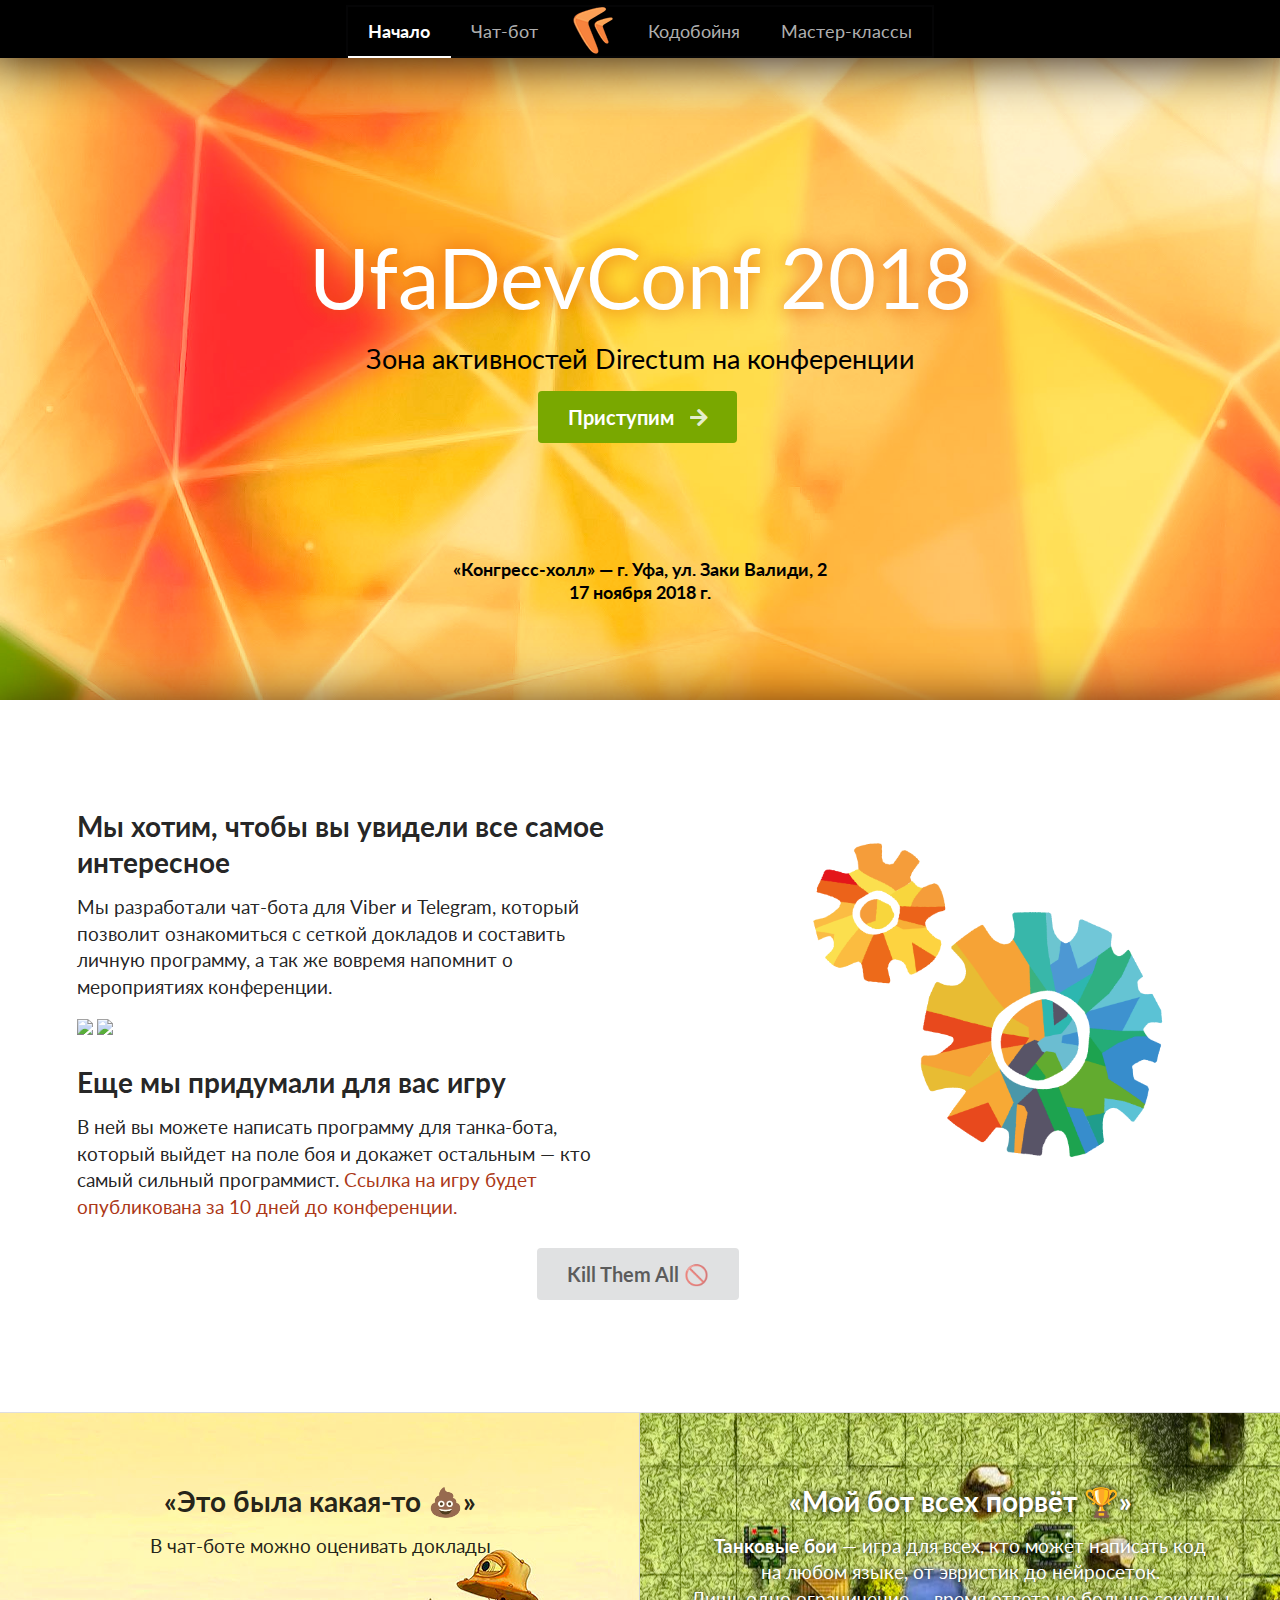
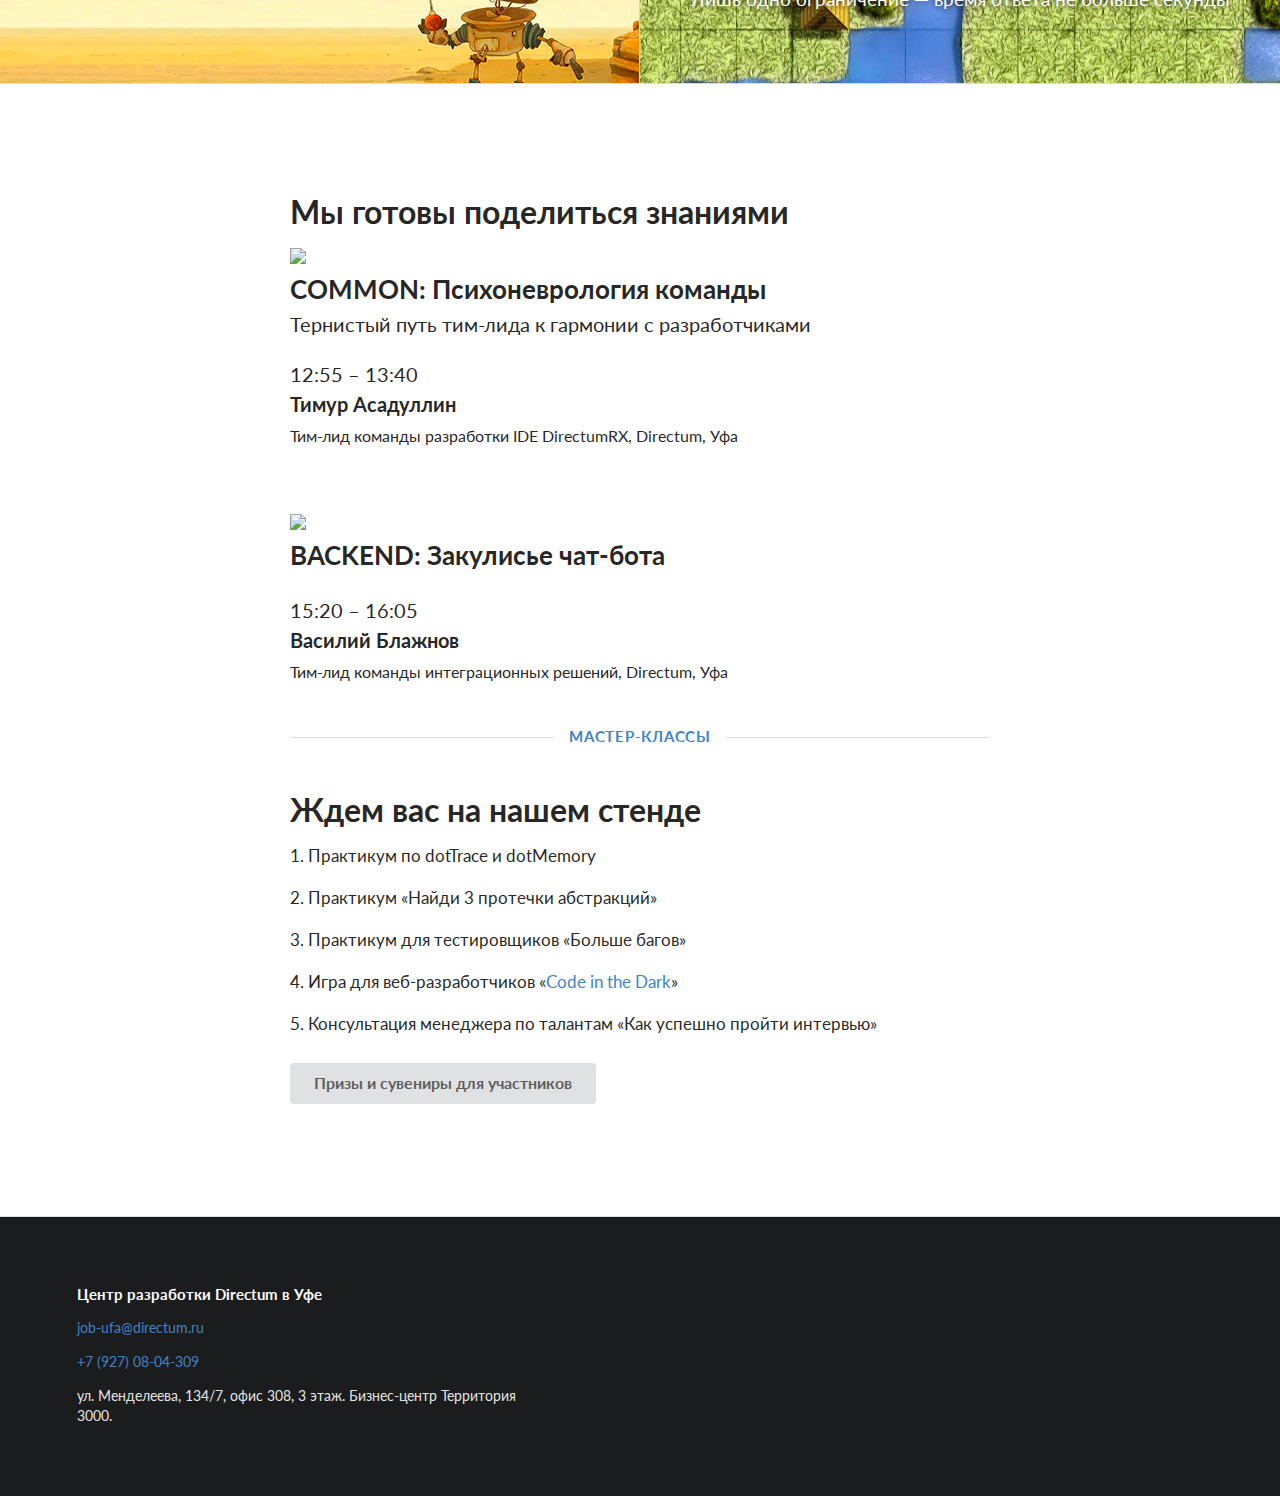
==== index.html @ 978b0c29 "minor changes" ====
<!DOCTYPE html>
<html>
<head>
    <!-- Standard Meta -->
    <meta charset="utf-8" />
    <meta http-equiv="X-UA-Compatible" content="IE=edge,chrome=1" />
    <meta name="viewport" content="width=device-width, initial-scale=1.0, maximum-scale=1.0">

    <!-- Site Properties -->
    <title>UfaDevConf 2018 &#151; Directum</title>
    <link rel="stylesheet" type="text/css" href="components/reset.css">
    <link rel="stylesheet" type="text/css" href="components/site.css">

    <link rel="stylesheet" type="text/css" href="components/container.css">
    <link rel="stylesheet" type="text/css" href="components/grid.css">
    <link rel="stylesheet" type="text/css" href="components/header.css">
    <link rel="stylesheet" type="text/css" href="components/image.css">
    <link rel="stylesheet" type="text/css" href="components/menu.css">

    <link rel="stylesheet" type="text/css" href="components/divider.css">
    <link rel="stylesheet" type="text/css" href="components/dropdown.css">
    <link rel="stylesheet" type="text/css" href="components/segment.css">
    <link rel="stylesheet" type="text/css" href="components/button.css">
    <link rel="stylesheet" type="text/css" href="components/list.css">
    <link rel="stylesheet" type="text/css" href="components/icon.css">
    <link rel="stylesheet" type="text/css" href="components/sidebar.css">
    <link rel="stylesheet" type="text/css" href="components/transition.css">

    <!-- favorite icons -->
    <link rel="apple-touch-icon" sizes="57x57" href="/images/favicons/apple-icon-57x57.png">
    <link rel="apple-touch-icon" sizes="60x60" href="/images/favicons/apple-icon-60x60.png">
    <link rel="apple-touch-icon" sizes="72x72" href="/images/favicons/apple-icon-72x72.png">
    <link rel="apple-touch-icon" sizes="76x76" href="/images/favicons/apple-icon-76x76.png">
    <link rel="apple-touch-icon" sizes="114x114" href="/images/favicons/apple-icon-114x114.png">
    <link rel="apple-touch-icon" sizes="120x120" href="/images/favicons/apple-icon-120x120.png">
    <link rel="apple-touch-icon" sizes="144x144" href="/images/favicons/apple-icon-144x144.png">
    <link rel="apple-touch-icon" sizes="152x152" href="/images/favicons/apple-icon-152x152.png">
    <link rel="apple-touch-icon" sizes="180x180" href="/images/favicons/apple-icon-180x180.png">
    <link rel="icon" type="image/png" sizes="192x192"  href="/images/favicons/android-icon-192x192.png">
    <link rel="icon" type="image/png" sizes="32x32" href="/images/favicons/favicon-32x32.png">
    <link rel="icon" type="image/png" sizes="96x96" href="/images/favicons/favicon-96x96.png">
    <link rel="icon" type="image/png" sizes="16x16" href="/images/favicons/favicon-16x16.png">
    <link rel="manifest" href="/images/favicons/manifest.json">
    <meta name="msapplication-TileColor" content="#ffffff">
    <meta name="msapplication-TileImage" content="/images/favicons/ms-icon-144x144.png">
    <meta name="theme-color" content="#ffffff">


    <link type="text/css" rel="stylesheet" href="https://fonts.googleapis.com/css?family=Roboto:300,400,500,700">

    <style type="text/css">

        .hidden.menu {
            display: none;
        }

        .masthead.segment {
            min-height: 700px;
            padding: 1em 0em;
        }
        .masthead .logo.item img {
            margin-right: 1em;
        }
        .masthead .ui.menu .ui.button {
            margin-left: 0.5em;
        }
        .masthead h1.ui.header {
            margin-top: 3em;
            margin-bottom: 0em;
            font-size: 4em;
            font-weight: normal;
        }
        .masthead h2 {
            font-size: 1.7em;
            font-weight: normal;
        }

        .ui.vertical.stripe {
            padding: 8em 0em;
        }
        .ui.vertical.stripe h3 {
            font-size: 2em;
        }
        .ui.vertical.stripe .button + h3,
        .ui.vertical.stripe p + h3 {
            margin-top: 3em;
        }
        .ui.vertical.stripe .floated.image {
            clear: both;
        }
        .ui.vertical.stripe p {
            font-size: 1.33em;
        }
        .ui.vertical.stripe .horizontal.divider {
            margin: 3em 0em;
        }

        .quote.stripe.segment {
            padding: 0em;
        }
        .quote.stripe.segment .grid .column {
            padding-top: 5em;
            padding-bottom: 5em;
        }

        .footer.segment {
            padding: 5em 0em;
        }

        .secondary.pointing.menu .toc.item {
            display: none;
        }

        @media only screen and (max-width: 700px) {
            .ui.fixed.menu {
                display: none !important;
            }
            .secondary.pointing.menu .item,
            .secondary.pointing.menu .menu {
                display: none;
            }
            .secondary.pointing.menu .toc.item {
                display: block;
            }
            .masthead.segment {
                min-height: 350px;
            }
            .masthead h1.ui.header {
                font-size: 2em;
                margin-top: 1.5em;
            }
            .masthead h2 {
                margin-top: 0.5em;
                font-size: 1.5em;
            }
        }


    </style>

    <script src="library/jquery.min.js"></script>
    <script src="components/visibility.js"></script>
    <script src="components/sidebar.js"></script>
    <script src="components/transition.js"></script>
    <script>
        $(document)
            .ready(function() {

                // fix menu when passed
                $('.masthead')
                    .visibility({
                        once: false,
                        onBottomPassed: function() {
                            $('.fixed.menu').transition('fade in');
                        },
                        onBottomPassedReverse: function() {
                            $('.fixed.menu').transition('fade out');
                        }
                    })
                ;

                // create sidebar and attach to menu open
                $('.ui.sidebar')
                    .sidebar('attach events', '.toc.item')
                ;

                $('#prisesblock').transition('scale');

                $('#getstarted').transition('pulse', '2000ms');

                document.querySelectorAll('a[href^="#"]').forEach(anchor => {
                    anchor.addEventListener('click', function (e) {
                        e.preventDefault();

                        document.querySelector(this.getAttribute('href')).scrollIntoView({
                            behavior: 'smooth'
                        });
                    });
                });

                $(function() {
                    $('a[href*="#"]:not([href="#"])').click(function() {
                        if (location.pathname.replace(/^\//,'') == this.pathname.replace(/^\//,'') && location.hostname == this.hostname) {
                            var target = $(this.hash);
                            target = target.length ? target : $('[name=' + this.hash.slice(1) +']');
                            if (target.length) {
                                $('html, body').animate({
                                    scrollTop: target.offset().top
                                }, 1000);
                                return false;
                            }
                        }
                    });
                });
            })
        ;
        function goToAnchor(anchor) {
            document.querySelector(anchor).scrollIntoView({
                behavior: 'smooth'
            });
            return false;
        }
    </script>

    <!-- Global site tag (gtag.js) - Google Analytics -->
    <script async src="https://www.googletagmanager.com/gtag/js?id=UA-127794206-1"></script>
    <script>
        window.dataLayer = window.dataLayer || [];
        function gtag(){dataLayer.push(arguments);}
        gtag('js', new Date());

        gtag('config', 'UA-127794206-1');
    </script>

</head>
<body>

<!-- Following Menu -->
<div class="ui large top fixed hidden menu">
    <div class="ui container" style="padding-left: 20%">
        <a class="active item" href="#begin" style="background-color: #ffc764">Начало</a>
        <a class="item" href="#bots">Чат-бот</a>
        <a class="item" href="#bots">Кодобойня</a>
        <a class="item" href="#master-classes">Мастер-классы</a>
        <a class="item" href="https://career.directum.ru">Карьера</a>
    </div>
</div>

<!-- Sidebar Menu -->
<div class="ui vertical inverted sidebar menu">
    <a class="active item" href="#begin">Начало</a>
    <a class="item" href="#bots">Чат-бот</a>
    <a class="item" href="#bots">Кодобойня</a>
    <a class="item" href="#master-classes">Мастер-классы</a>
    <a class="item" href="https://career.directum.ru">Карьера</a>
    <a class="item">Directum</a>
</div>


<!-- Page Contents -->
<div class="pusher">
    <a id="begin"></a>
    <div class="ui inverted vertical masthead center aligned segment" style="background: url('images/bg_main.jpg'); background-size: cover; background-attachment: fixed;">
        <div class="ui grid center aligned" style="width: 100%; background-color: black; margin: -1rem 0px; box-shadow: 0px -15px 55px 15px #100000">
            <div class="ui" style="padding-top: 5px;">
                <div class="ui large secondary inverted pointing menu" style="font-size: large">
                    <a class="toc item">
                        <i class="sidebar icon"></i>
                    </a>
                    <a class="active item">Начало</a>
                    <a class="item" href="#bots">Чат-бот</a>
                    &emsp;<img src="images/directum.png" width="40" height="47" alt="Directum" />&emsp;
                    <a class="item" href="#bots">Кодобойня</a>
                    <a class="item" href="#master-classes">Мастер-классы</a>
                </div>
            </div>
        </div>
        <div class="ui text container" style="color: black; font-family: 'Roboto Condensed';">
            <h1 class="ui inverted header">
                <div style="font-size: 1.3em; text-shadow: 0 0 20px #e55b00">
                    UfaDevConf 2018
                </div>
            </h1>
            <h2>Зона активностей Directum на конференции</h2>
            <a id="getstarted" href="#bots" class="ui huge primary button" style="margin-bottom: 4.5em; background-color: #79a800;">
                Приступим <i class="right arrow icon"></i>
            </a>
            <h3>«Конгресс-холл» &#151; г. Уфа, ул. Заки Валиди, 2 <br />17 ноября 2018 г.</h3>
        </div>
    </div>



    <div class="ui vertical stripe segment" style="box-shadow: 0px 25px 55px 15px #301000">
        <div class="ui middle aligned stackable grid container"><a id="bots" style="display: block; margin-top: -70px"></a>
            <div class="row">
                <div class="eight wide column">
                    <h3 class="ui header">Мы хотим, чтобы вы увидели все самое интересное</h3>
                    <p>Мы разработали чат-бота для Viber и Telegram, который позволит ознакомиться с сеткой докладов и составить личную программу, а так же вовремя напомнит о мероприятиях конференции.</p>
                    <span>
                        <a href="viber://pa?chatURI=ufadevconf2018"><img src="images/viber.png"></a>
                        <a href="tg://resolve?domain=UDC_2018_Bot"><img src="images/telegram.png"></a>
                    </span>
                    <h3 class="ui header">Еще мы придумали для вас игру</h3>
                    <p>В ней вы можете написать программу для танка-бота, который выйдет на поле боя и докажет остальным &#151; кто самый сильный программист. <span style="color: #ac3817">Ссылка на игру будет опубликована за 10 дней до конференции.</span> </p>
                </div>
                <div class="six wide right floated column">
                    <img src="images/csar_logo.png" class="ui large rounded image">
                </div>
            </div>
            <div class="row">
                <div class="center aligned column">
                    <a class="ui huge button" style="cursor: not-allowed;" title="Ссылка на игру будет опубликована за 10 дней до конференции.">Kill Them All 🚫</a>
                </div>
            </div>
        </div>
    </div>


    <div class="ui vertical stripe quote segment">
        <div class="ui equal width stackable internally celled grid">
            <div class="center aligned row" >
                <div class="column" style="background: url('images/bg_cbr.jpg') 100% 50%">
                    <h3 >&laquo;Это была какая-то 💩&raquo;</h3>
                    <p>В чат-боте можно оценивать доклады</p>
                </div>
                <div class="column" style="background: url('images/codefight.jpg') 50% 50%; color: white;  text-shadow: 0 0 7px black;">
                    <h3>&laquo;Мой бот всех порвёт 🏆&raquo;</h3>
                    <p>
                        <b>Танковые бои</b> &#151; игра для всех, кто может написать код<br /> на любом языке, от эвристик до нейросеток. <br />Лишь одно ограничение &#151; время ответа не больше секунды
                    </p>
                </div>
            </div>
        </div>
    </div>

    <a id="master-classes"></a>
    <div class="ui vertical stripe segment">
        <div class="ui text container">
            <h3 class="ui header">Мы готовы поделиться знаниями</h3>
            <div style="margin-bottom: 4em">
                <img src="https://static.tildacdn.com/tild6361-3939-4337-b033-356337396464/tasadullin.jpg" />
                <div>
                    <div style="font-size:26px;"><b>COMMON: Психоневрология команды</b></div>
                    <div style="font-size:20px;font-weight:400;margin-bottom:5px;">Тернистый путь тим-лида к гармонии с разработчиками</div>
                    <div style="font-size:20px;font-weight:400;margin-top:20px;">12:55 – 13:40</div>
                    <div style="font-size:20px;font-weight:400;margin-bottom:5px;"><b>Тимур Асадуллин</b></div>
                    <div style="font-size:16px;margin-bottom:5px;">
                        Тим-лид команды разработки IDE DirectumRX, Directum, Уфа
                    </div>
                </div>
            </div>
            <div>
                <img src="https://static.tildacdn.com/tild3537-3634-4263-b733-383766306666/vblajhnov.jpg" />
                <div>
                    <div style="font-size:26px;"><b>BACKEND: Закулисье чат-бота</b></div>
                    <div style="font-size:20px;font-weight:400;margin-top:20px;">15:20 – 16:05</div>
                    <div style="font-size:20px;font-weight:400;margin-bottom:5px;"><b>Василий Блажнов</b></div>
                    <div style="font-size:16px;margin-bottom:5px;">
                        Тим-лид команды интеграционных решений, Directum, Уфа
                    </div>
                </div>
            </div>
            <h4 class="ui horizontal header divider">
                <a href="#">Мастер-классы</a>
            </h4>
            <h3 class="ui header">Ждем вас на нашем стенде</h3>
            <div style="font-size: small; margin-bottom: 2em">
                <p>1. Практикум по dotTrace и dotMemory</p>
                <p>2. Практикум &laquo;Найди 3 протечки абстракций&raquo;</p>
                <p>3. Практикум для тестировщиков &laquo;Больше багов&raquo;</p>
                <p>4. Игра для веб-разработчиков &laquo;<a href="http://codeinthedark.com/">Code in the Dark</a>&raquo;</p>
                <p>5. Консультация менеджера по талантам &laquo;Как успешно пройти интервью&raquo;</p>
            </div>
            <a id="prisestitle"></a>
            <a class="ui large button" onclick="$('#prisesblock').transition('scale'); $('.prises').transition({animation: 'tada', interval: 1000}); window.setTimeout(() => goToAnchor('#prisestitle'), 100)">Призы и сувениры для участников</a>
            <div class="ui grid" id="prisesblock" style="margin-top: 20px; font-size: small">
                <h3 style="font-size: x-large">Призы участникам танковых боев</h3>
                <div class="ui grid center aligned">
                    <div class="four wide column">
                        <img class="prises" src="images/steampad.jpg" width="150" />
                        Победителю<br /><b>Microsoft Xbox One Controller</b>
                    </div>
                    <div class="seven wide column">
                        <img class="prises" src="images/kb.jpg" width="300" style="margin: 15px 0 38px" />
                        За второе место <br /><b>Pavilion 600</b>
                    </div>
                    <div class="three wide column">
                        <img class="prises" src="images/vmouse.jpg" width="65" style="margin: 10px 0px 21px 5px" />
                        <br /> За третье место <br /><b>Vertical Mouse</b>
                    </div>
                </div>
                <h3 style="font-size: x-large">Сувениры участникам мастер-классов</h3>
                <div class="ui grid center aligned">
                    <div class="four wide column">
                        <img class="prises" src="images/book1.jpg" width="150" />
                    </div>
                    <div class="six wide column">
                        <img class="prises" src="images/infinitycube.jpg" width="200" />
                    </div>
                    <div class="four wide column">
                        <img class="prises" src="images/book2.jpg" width="150"  />
                    </div>
                </div>
            </div>
        </div>
    </div>

    <div class="ui inverted vertical footer segment">
        <div class="ui container">
            <div class="ui stackable inverted divided equal height stackable grid">
                <div class="seven wide column">
                    <h4 class="ui inverted header">Центр разработки Directum в Уфе</h4>
                    <div>
                        <p><a href="mailto:job-ufa@directum.ru">job-ufa@directum.ru</a></p>
                        <p><a href="tel:+79270804309">+7 (927) 08-04-309</a></p>
                        <p>ул.&nbsp;Менделеева, 134/7, офис&nbsp;308, 3&nbsp;этаж. Бизнес-центр Территория 3000.</p>
                    </div>
                </div>
            </div>
        </div>
    </div>
</div>

</body>

</html>
---- components/site.css ----
/*
 * # Semantic UI - 2.4.0
 * https://github.com/Semantic-Org/Semantic-UI
 * http://www.semantic-ui.com/
 *
 * Copyright 2014 Contributors
 * Released under the MIT license
 * http://opensource.org/licenses/MIT
 *
 */
/*!
 * # Semantic UI - Site
 * http://github.com/semantic-org/semantic-ui/
 *
 *
 * Released under the MIT license
 * http://opensource.org/licenses/MIT
 *
 */


/*******************************
             Page
*******************************/

@import url('https://fonts.googleapis.com/css?family=Lato:400,700,400italic,700italic&subset=latin');
html,
body {
  height: 100%;
}
html {
  font-size: 14px;
}
body {
  margin: 0px;
  padding: 0px;
  overflow-x: hidden;
  min-width: 320px;
  background: #FFFFFF;
  font-family: 'Lato', 'Helvetica Neue', Arial, Helvetica, sans-serif;
  font-size: 14px;
  line-height: 1.4285em;
  color: rgba(0, 0, 0, 0.87);
  font-smoothing: antialiased;
}


/*******************************
             Headers
*******************************/

h1,
h2,
h3,
h4,
h5 {
  font-family: 'Lato', 'Helvetica Neue', Arial, Helvetica, sans-serif;
  line-height: 1.28571429em;
  margin: calc(2rem -  0.14285714em ) 0em 1rem;
  font-weight: bold;
  padding: 0em;
}
h1 {
  min-height: 1rem;
  font-size: 2rem;
}
h2 {
  font-size: 1.71428571rem;
}
h3 {
  font-size: 1.28571429rem;
}
h4 {
  font-size: 1.07142857rem;
}
h5 {
  font-size: 1rem;
}
h1:first-child,
h2:first-child,
h3:first-child,
h4:first-child,
h5:first-child {
  margin-top: 0em;
}
h1:last-child,
h2:last-child,
h3:last-child,
h4:last-child,
h5:last-child {
  margin-bottom: 0em;
}


/*******************************
             Text
*******************************/

p {
  margin: 0em 0em 1em;
  line-height: 1.4285em;
}
p:first-child {
  margin-top: 0em;
}
p:last-child {
  margin-bottom: 0em;
}

/*-------------------
        Links
--------------------*/

a {
  color: #4183C4;
  text-decoration: none;
}
a:hover {
  color: #1e70bf;
  text-decoration: none;
}


/*******************************
         Scrollbars
*******************************/



/*******************************
          Highlighting
*******************************/


/* Site */
::-webkit-selection {
  background-color: #CCE2FF;
  color: rgba(0, 0, 0, 0.87);
}
::-moz-selection {
  background-color: #CCE2FF;
  color: rgba(0, 0, 0, 0.87);
}
::selection {
  background-color: #CCE2FF;
  color: rgba(0, 0, 0, 0.87);
}

/* Form */
textarea::-webkit-selection,
input::-webkit-selection {
  background-color: rgba(100, 100, 100, 0.4);
  color: rgba(0, 0, 0, 0.87);
}
textarea::-moz-selection,
input::-moz-selection {
  background-color: rgba(100, 100, 100, 0.4);
  color: rgba(0, 0, 0, 0.87);
}
textarea::selection,
input::selection {
  background-color: rgba(100, 100, 100, 0.4);
  color: rgba(0, 0, 0, 0.87);
}

/* Force Simple Scrollbars */
body ::-webkit-scrollbar {
  -webkit-appearance: none;
  width: 10px;
  height: 10px;
}
body ::-webkit-scrollbar-track {
  background: rgba(0, 0, 0, 0.1);
  border-radius: 0px;
}
body ::-webkit-scrollbar-thumb {
  cursor: pointer;
  border-radius: 5px;
  background: rgba(0, 0, 0, 0.25);
  -webkit-transition: color 0.2s ease;
  transition: color 0.2s ease;
}
body ::-webkit-scrollbar-thumb:window-inactive {
  background: rgba(0, 0, 0, 0.15);
}
body ::-webkit-scrollbar-thumb:hover {
  background: rgba(128, 135, 139, 0.8);
}

/* Inverted UI */
body .ui.inverted::-webkit-scrollbar-track {
  background: rgba(255, 255, 255, 0.1);
}
body .ui.inverted::-webkit-scrollbar-thumb {
  background: rgba(255, 255, 255, 0.25);
}
body .ui.inverted::-webkit-scrollbar-thumb:window-inactive {
  background: rgba(255, 255, 255, 0.15);
}
body .ui.inverted::-webkit-scrollbar-thumb:hover {
  background: rgba(255, 255, 255, 0.35);
}


/*******************************
        Global Overrides
*******************************/



/*******************************
         Site Overrides
*******************************/
---- components/container.css ----
/*
 * # Semantic UI - 2.4.0
 * https://github.com/Semantic-Org/Semantic-UI
 * http://www.semantic-ui.com/
 *
 * Copyright 2014 Contributors
 * Released under the MIT license
 * http://opensource.org/licenses/MIT
 *
 */
/*!
 * # Semantic UI - Container
 * http://github.com/semantic-org/semantic-ui/
 *
 *
 * Released under the MIT license
 * http://opensource.org/licenses/MIT
 *
 */


/*******************************
            Container
*******************************/


/* All Sizes */
.ui.container {
  display: block;
  max-width: 100% !important;
}

/* Mobile */
@media only screen and (max-width: 767px) {
  .ui.container {
    width: auto !important;
    margin-left: 1em !important;
    margin-right: 1em !important;
  }
  .ui.grid.container {
    width: auto !important;
  }
  .ui.relaxed.grid.container {
    width: auto !important;
  }
  .ui.very.relaxed.grid.container {
    width: auto !important;
  }
}

/* Tablet */
@media only screen and (min-width: 768px) and (max-width: 991px) {
  .ui.container {
    width: 723px;
    margin-left: auto !important;
    margin-right: auto !important;
  }
  .ui.grid.container {
    width: calc( 723px  +  2rem ) !important;
  }
  .ui.relaxed.grid.container {
    width: calc( 723px  +  3rem ) !important;
  }
  .ui.very.relaxed.grid.container {
    width: calc( 723px  +  5rem ) !important;
  }
}

/* Small Monitor */
@media only screen and (min-width: 992px) and (max-width: 1199px) {
  .ui.container {
    width: 933px;
    margin-left: auto !important;
    margin-right: auto !important;
  }
  .ui.grid.container {
    width: calc( 933px  +  2rem ) !important;
  }
  .ui.relaxed.grid.container {
    width: calc( 933px  +  3rem ) !important;
  }
  .ui.very.relaxed.grid.container {
    width: calc( 933px  +  5rem ) !important;
  }
}

/* Large Monitor */
@media only screen and (min-width: 1200px) {
  .ui.container {
    width: 1127px;
    margin-left: auto !important;
    margin-right: auto !important;
  }
  .ui.grid.container {
    width: calc( 1127px  +  2rem ) !important;
  }
  .ui.relaxed.grid.container {
    width: calc( 1127px  +  3rem ) !important;
  }
  .ui.very.relaxed.grid.container {
    width: calc( 1127px  +  5rem ) !important;
  }
}


/*******************************
             Types
*******************************/


/* Text Container */
.ui.text.container {
  font-family: 'Lato', 'Helvetica Neue', Arial, Helvetica, sans-serif;
  max-width: 700px !important;
  line-height: 1.5;
}
.ui.text.container {
  font-size: 1.14285714rem;
}

/* Fluid */
.ui.fluid.container {
  width: 100%;
}


/*******************************
           Variations
*******************************/

.ui[class*="left aligned"].container {
  text-align: left;
}
.ui[class*="center aligned"].container {
  text-align: center;
}
.ui[class*="right aligned"].container {
  text-align: right;
}
.ui.justified.container {
  text-align: justify;
  -webkit-hyphens: auto;
      -ms-hyphens: auto;
          hyphens: auto;
}


/*******************************
         Theme Overrides
*******************************/



/*******************************
         Site Overrides
*******************************/
---- components/grid.css ----
/*
 * # Semantic UI - 2.4.0
 * https://github.com/Semantic-Org/Semantic-UI
 * http://www.semantic-ui.com/
 *
 * Copyright 2014 Contributors
 * Released under the MIT license
 * http://opensource.org/licenses/MIT
 *
 */
/*!
 * # Semantic UI - Grid
 * http://github.com/semantic-org/semantic-ui/
 *
 *
 * Released under the MIT license
 * http://opensource.org/licenses/MIT
 *
 */


/*******************************
            Standard
*******************************/

.ui.grid {
  display: -webkit-box;
  display: -ms-flexbox;
  display: flex;
  -webkit-box-orient: horizontal;
  -webkit-box-direction: normal;
      -ms-flex-direction: row;
          flex-direction: row;
  -ms-flex-wrap: wrap;
      flex-wrap: wrap;
  -webkit-box-align: stretch;
      -ms-flex-align: stretch;
          align-items: stretch;
  padding: 0em;
}

/*----------------------
      Remove Gutters
-----------------------*/

.ui.grid {
  margin-top: -1rem;
  margin-bottom: -1rem;
  margin-left: -1rem;
  margin-right: -1rem;
}
.ui.relaxed.grid {
  margin-left: -1.5rem;
  margin-right: -1.5rem;
}
.ui[class*="very relaxed"].grid {
  margin-left: -2.5rem;
  margin-right: -2.5rem;
}

/* Preserve Rows Spacing on Consecutive Grids */
.ui.grid + .grid {
  margin-top: 1rem;
}

/*-------------------
       Columns
--------------------*/


/* Standard 16 column */
.ui.grid > .column:not(.row),
.ui.grid > .row > .column {
  position: relative;
  display: inline-block;
  width: 6.25%;
  padding-left: 1rem;
  padding-right: 1rem;
  vertical-align: top;
}
.ui.grid > * {
  padding-left: 1rem;
  padding-right: 1rem;
}

/*-------------------
        Rows
--------------------*/

.ui.grid > .row {
  position: relative;
  display: -webkit-box;
  display: -ms-flexbox;
  display: flex;
  -webkit-box-orient: horizontal;
  -webkit-box-direction: normal;
      -ms-flex-direction: row;
          flex-direction: row;
  -ms-flex-wrap: wrap;
      flex-wrap: wrap;
  -webkit-box-pack: inherit;
      -ms-flex-pack: inherit;
          justify-content: inherit;
  -webkit-box-align: stretch;
      -ms-flex-align: stretch;
          align-items: stretch;
  width: 100% !important;
  padding: 0rem;
  padding-top: 1rem;
  padding-bottom: 1rem;
}

/*-------------------
       Columns
--------------------*/


/* Vertical padding when no rows */
.ui.grid > .column:not(.row) {
  padding-top: 1rem;
  padding-bottom: 1rem;
}
.ui.grid > .row > .column {
  margin-top: 0em;
  margin-bottom: 0em;
}

/*-------------------
      Content
--------------------*/

.ui.grid > .row > img,
.ui.grid > .row > .column > img {
  max-width: 100%;
}

/*-------------------
    Loose Coupling
--------------------*/


/* Collapse Margin on Consecutive Grid */
.ui.grid > .ui.grid:first-child {
  margin-top: 0em;
}
.ui.grid > .ui.grid:last-child {
  margin-bottom: 0em;
}

/* Segment inside Aligned Grid */
.ui.grid .aligned.row > .column > .segment:not(.compact):not(.attached),
.ui.aligned.grid .column > .segment:not(.compact):not(.attached) {
  width: 100%;
}

/* Align Dividers with Gutter */
.ui.grid .row + .ui.divider {
  -webkit-box-flex: 1;
      -ms-flex-positive: 1;
          flex-grow: 1;
  margin: 1rem 1rem;
}
.ui.grid .column + .ui.vertical.divider {
  height: calc(50% -  1rem );
}

/* Remove Border on Last Horizontal Segment */
.ui.grid > .row > .column:last-child > .horizontal.segment,
.ui.grid > .column:last-child > .horizontal.segment {
  -webkit-box-shadow: none;
          box-shadow: none;
}


/*******************************
           Variations
*******************************/


/*-----------------------
       Page Grid
-------------------------*/

@media only screen and (max-width: 767px) {
  .ui.page.grid {
    width: auto;
    padding-left: 0em;
    padding-right: 0em;
    margin-left: 0em;
    margin-right: 0em;
  }
}
@media only screen and (min-width: 768px) and (max-width: 991px) {
  .ui.page.grid {
    width: auto;
    margin-left: 0em;
    margin-right: 0em;
    padding-left: 2em;
    padding-right: 2em;
  }
}
@media only screen and (min-width: 992px) and (max-width: 1199px) {
  .ui.page.grid {
    width: auto;
    margin-left: 0em;
    margin-right: 0em;
    padding-left: 3%;
    padding-right: 3%;
  }
}
@media only screen and (min-width: 1200px) and (max-width: 1919px) {
  .ui.page.grid {
    width: auto;
    margin-left: 0em;
    margin-right: 0em;
    padding-left: 15%;
    padding-right: 15%;
  }
}
@media only screen and (min-width: 1920px) {
  .ui.page.grid {
    width: auto;
    margin-left: 0em;
    margin-right: 0em;
    padding-left: 23%;
    padding-right: 23%;
  }
}

/*-------------------
     Column Count
--------------------*/


/* Assume full width with one column */
.ui.grid > .column:only-child,
.ui.grid > .row > .column:only-child {
  width: 100%;
}

/* Grid Based */
.ui[class*="one column"].grid > .row > .column,
.ui[class*="one column"].grid > .column:not(.row) {
  width: 100%;
}
.ui[class*="two column"].grid > .row > .column,
.ui[class*="two column"].grid > .column:not(.row) {
  width: 50%;
}
.ui[class*="three column"].grid > .row > .column,
.ui[class*="three column"].grid > .column:not(.row) {
  width: 33.33333333%;
}
.ui[class*="four column"].grid > .row > .column,
.ui[class*="four column"].grid > .column:not(.row) {
  width: 25%;
}
.ui[class*="five column"].grid > .row > .column,
.ui[class*="five column"].grid > .column:not(.row) {
  width: 20%;
}
.ui[class*="six column"].grid > .row > .column,
.ui[class*="six column"].grid > .column:not(.row) {
  width: 16.66666667%;
}
.ui[class*="seven column"].grid > .row > .column,
.ui[class*="seven column"].grid > .column:not(.row) {
  width: 14.28571429%;
}
.ui[class*="eight column"].grid > .row > .column,
.ui[class*="eight column"].grid > .column:not(.row) {
  width: 12.5%;
}
.ui[class*="nine column"].grid > .row > .column,
.ui[class*="nine column"].grid > .column:not(.row) {
  width: 11.11111111%;
}
.ui[class*="ten column"].grid > .row > .column,
.ui[class*="ten column"].grid > .column:not(.row) {
  width: 10%;
}
.ui[class*="eleven column"].grid > .row > .column,
.ui[class*="eleven column"].grid > .column:not(.row) {
  width: 9.09090909%;
}
.ui[class*="twelve column"].grid > .row > .column,
.ui[class*="twelve column"].grid > .column:not(.row) {
  width: 8.33333333%;
}
.ui[class*="thirteen column"].grid > .row > .column,
.ui[class*="thirteen column"].grid > .column:not(.row) {
  width: 7.69230769%;
}
.ui[class*="fourteen column"].grid > .row > .column,
.ui[class*="fourteen column"].grid > .column:not(.row) {
  width: 7.14285714%;
}
.ui[class*="fifteen column"].grid > .row > .column,
.ui[class*="fifteen column"].grid > .column:not(.row) {
  width: 6.66666667%;
}
.ui[class*="sixteen column"].grid > .row > .column,
.ui[class*="sixteen column"].grid > .column:not(.row) {
  width: 6.25%;
}

/* Row Based Overrides */
.ui.grid > [class*="one column"].row > .column {
  width: 100% !important;
}
.ui.grid > [class*="two column"].row > .column {
  width: 50% !important;
}
.ui.grid > [class*="three column"].row > .column {
  width: 33.33333333% !important;
}
.ui.grid > [class*="four column"].row > .column {
  width: 25% !important;
}
.ui.grid > [class*="five column"].row > .column {
  width: 20% !important;
}
.ui.grid > [class*="six column"].row > .column {
  width: 16.66666667% !important;
}
.ui.grid > [class*="seven column"].row > .column {
  width: 14.28571429% !important;
}
.ui.grid > [class*="eight column"].row > .column {
  width: 12.5% !important;
}
.ui.grid > [class*="nine column"].row > .column {
  width: 11.11111111% !important;
}
.ui.grid > [class*="ten column"].row > .column {
  width: 10% !important;
}
.ui.grid > [class*="eleven column"].row > .column {
  width: 9.09090909% !important;
}
.ui.grid > [class*="twelve column"].row > .column {
  width: 8.33333333% !important;
}
.ui.grid > [class*="thirteen column"].row > .column {
  width: 7.69230769% !important;
}
.ui.grid > [class*="fourteen column"].row > .column {
  width: 7.14285714% !important;
}
.ui.grid > [class*="fifteen column"].row > .column {
  width: 6.66666667% !important;
}
.ui.grid > [class*="sixteen column"].row > .column {
  width: 6.25% !important;
}

/* Celled Page */
.ui.celled.page.grid {
  -webkit-box-shadow: none;
          box-shadow: none;
}

/*-------------------
    Column Width
--------------------*/


/* Sizing Combinations */
.ui.grid > .row > [class*="one wide"].column,
.ui.grid > .column.row > [class*="one wide"].column,
.ui.grid > [class*="one wide"].column,
.ui.column.grid > [class*="one wide"].column {
  width: 6.25% !important;
}
.ui.grid > .row > [class*="two wide"].column,
.ui.grid > .column.row > [class*="two wide"].column,
.ui.grid > [class*="two wide"].column,
.ui.column.grid > [class*="two wide"].column {
  width: 12.5% !important;
}
.ui.grid > .row > [class*="three wide"].column,
.ui.grid > .column.row > [class*="three wide"].column,
.ui.grid > [class*="three wide"].column,
.ui.column.grid > [class*="three wide"].column {
  width: 18.75% !important;
}
.ui.grid > .row > [class*="four wide"].column,
.ui.grid > .column.row > [class*="four wide"].column,
.ui.grid > [class*="four wide"].column,
.ui.column.grid > [class*="four wide"].column {
  width: 25% !important;
}
.ui.grid > .row > [class*="five wide"].column,
.ui.grid > .column.row > [class*="five wide"].column,
.ui.grid > [class*="five wide"].column,
.ui.column.grid > [class*="five wide"].column {
  width: 31.25% !important;
}
.ui.grid > .row > [class*="six wide"].column,
.ui.grid > .column.row > [class*="six wide"].column,
.ui.grid > [class*="six wide"].column,
.ui.column.grid > [class*="six wide"].column {
  width: 37.5% !important;
}
.ui.grid > .row > [class*="seven wide"].column,
.ui.grid > .column.row > [class*="seven wide"].column,
.ui.grid > [class*="seven wide"].column,
.ui.column.grid > [class*="seven wide"].column {
  width: 43.75% !important;
}
.ui.grid > .row > [class*="eight wide"].column,
.ui.grid > .column.row > [class*="eight wide"].column,
.ui.grid > [class*="eight wide"].column,
.ui.column.grid > [class*="eight wide"].column {
  width: 50% !important;
}
.ui.grid > .row > [class*="nine wide"].column,
.ui.grid > .column.row > [class*="nine wide"].column,
.ui.grid > [class*="nine wide"].column,
.ui.column.grid > [class*="nine wide"].column {
  width: 56.25% !important;
}
.ui.grid > .row > [class*="ten wide"].column,
.ui.grid > .column.row > [class*="ten wide"].column,
.ui.grid > [class*="ten wide"].column,
.ui.column.grid > [class*="ten wide"].column {
  width: 62.5% !important;
}
.ui.grid > .row > [class*="eleven wide"].column,
.ui.grid > .column.row > [class*="eleven wide"].column,
.ui.grid > [class*="eleven wide"].column,
.ui.column.grid > [class*="eleven wide"].column {
  width: 68.75% !important;
}
.ui.grid > .row > [class*="twelve wide"].column,
.ui.grid > .column.row > [class*="twelve wide"].column,
.ui.grid > [class*="twelve wide"].column,
.ui.column.grid > [class*="twelve wide"].column {
  width: 75% !important;
}
.ui.grid > .row > [class*="thirteen wide"].column,
.ui.grid > .column.row > [class*="thirteen wide"].column,
.ui.grid > [class*="thirteen wide"].column,
.ui.column.grid > [class*="thirteen wide"].column {
  width: 81.25% !important;
}
.ui.grid > .row > [class*="fourteen wide"].column,
.ui.grid > .column.row > [class*="fourteen wide"].column,
.ui.grid > [class*="fourteen wide"].column,
.ui.column.grid > [class*="fourteen wide"].column {
  width: 87.5% !important;
}
.ui.grid > .row > [class*="fifteen wide"].column,
.ui.grid > .column.row > [class*="fifteen wide"].column,
.ui.grid > [class*="fifteen wide"].column,
.ui.column.grid > [class*="fifteen wide"].column {
  width: 93.75% !important;
}
.ui.grid > .row > [class*="sixteen wide"].column,
.ui.grid > .column.row > [class*="sixteen wide"].column,
.ui.grid > [class*="sixteen wide"].column,
.ui.column.grid > [class*="sixteen wide"].column {
  width: 100% !important;
}

/*----------------------
    Width per Device
-----------------------*/


/* Mobile Sizing Combinations */
@media only screen and (min-width: 320px) and (max-width: 767px) {
  .ui.grid > .row > [class*="one wide mobile"].column,
  .ui.grid > .column.row > [class*="one wide mobile"].column,
  .ui.grid > [class*="one wide mobile"].column,
  .ui.column.grid > [class*="one wide mobile"].column {
    width: 6.25% !important;
  }
  .ui.grid > .row > [class*="two wide mobile"].column,
  .ui.grid > .column.row > [class*="two wide mobile"].column,
  .ui.grid > [class*="two wide mobile"].column,
  .ui.column.grid > [class*="two wide mobile"].column {
    width: 12.5% !important;
  }
  .ui.grid > .row > [class*="three wide mobile"].column,
  .ui.grid > .column.row > [class*="three wide mobile"].column,
  .ui.grid > [class*="three wide mobile"].column,
  .ui.column.grid > [class*="three wide mobile"].column {
    width: 18.75% !important;
  }
  .ui.grid > .row > [class*="four wide mobile"].column,
  .ui.grid > .column.row > [class*="four wide mobile"].column,
  .ui.grid > [class*="four wide mobile"].column,
  .ui.column.grid > [class*="four wide mobile"].column {
    width: 25% !important;
  }
  .ui.grid > .row > [class*="five wide mobile"].column,
  .ui.grid > .column.row > [class*="five wide mobile"].column,
  .ui.grid > [class*="five wide mobile"].column,
  .ui.column.grid > [class*="five wide mobile"].column {
    width: 31.25% !important;
  }
  .ui.grid > .row > [class*="six wide mobile"].column,
  .ui.grid > .column.row > [class*="six wide mobile"].column,
  .ui.grid > [class*="six wide mobile"].column,
  .ui.column.grid > [class*="six wide mobile"].column {
    width: 37.5% !important;
  }
  .ui.grid > .row > [class*="seven wide mobile"].column,
  .ui.grid > .column.row > [class*="seven wide mobile"].column,
  .ui.grid > [class*="seven wide mobile"].column,
  .ui.column.grid > [class*="seven wide mobile"].column {
    width: 43.75% !important;
  }
  .ui.grid > .row > [class*="eight wide mobile"].column,
  .ui.grid > .column.row > [class*="eight wide mobile"].column,
  .ui.grid > [class*="eight wide mobile"].column,
  .ui.column.grid > [class*="eight wide mobile"].column {
    width: 50% !important;
  }
  .ui.grid > .row > [class*="nine wide mobile"].column,
  .ui.grid > .column.row > [class*="nine wide mobile"].column,
  .ui.grid > [class*="nine wide mobile"].column,
  .ui.column.grid > [class*="nine wide mobile"].column {
    width: 56.25% !important;
  }
  .ui.grid > .row > [class*="ten wide mobile"].column,
  .ui.grid > .column.row > [class*="ten wide mobile"].column,
  .ui.grid > [class*="ten wide mobile"].column,
  .ui.column.grid > [class*="ten wide mobile"].column {
    width: 62.5% !important;
  }
  .ui.grid > .row > [class*="eleven wide mobile"].column,
  .ui.grid > .column.row > [class*="eleven wide mobile"].column,
  .ui.grid > [class*="eleven wide mobile"].column,
  .ui.column.grid > [class*="eleven wide mobile"].column {
    width: 68.75% !important;
  }
  .ui.grid > .row > [class*="twelve wide mobile"].column,
  .ui.grid > .column.row > [class*="twelve wide mobile"].column,
  .ui.grid > [class*="twelve wide mobile"].column,
  .ui.column.grid > [class*="twelve wide mobile"].column {
    width: 75% !important;
  }
  .ui.grid > .row > [class*="thirteen wide mobile"].column,
  .ui.grid > .column.row > [class*="thirteen wide mobile"].column,
  .ui.grid > [class*="thirteen wide mobile"].column,
  .ui.column.grid > [class*="thirteen wide mobile"].column {
    width: 81.25% !important;
  }
  .ui.grid > .row > [class*="fourteen wide mobile"].column,
  .ui.grid > .column.row > [class*="fourteen wide mobile"].column,
  .ui.grid > [class*="fourteen wide mobile"].column,
  .ui.column.grid > [class*="fourteen wide mobile"].column {
    width: 87.5% !important;
  }
  .ui.grid > .row > [class*="fifteen wide mobile"].column,
  .ui.grid > .column.row > [class*="fifteen wide mobile"].column,
  .ui.grid > [class*="fifteen wide mobile"].column,
  .ui.column.grid > [class*="fifteen wide mobile"].column {
    width: 93.75% !important;
  }
  .ui.grid > .row > [class*="sixteen wide mobile"].column,
  .ui.grid > .column.row > [class*="sixteen wide mobile"].column,
  .ui.grid > [class*="sixteen wide mobile"].column,
  .ui.column.grid > [class*="sixteen wide mobile"].column {
    width: 100% !important;
  }
}

/* Tablet Sizing Combinations */
@media only screen and (min-width: 768px) and (max-width: 991px) {
  .ui.grid > .row > [class*="one wide tablet"].column,
  .ui.grid > .column.row > [class*="one wide tablet"].column,
  .ui.grid > [class*="one wide tablet"].column,
  .ui.column.grid > [class*="one wide tablet"].column {
    width: 6.25% !important;
  }
  .ui.grid > .row > [class*="two wide tablet"].column,
  .ui.grid > .column.row > [class*="two wide tablet"].column,
  .ui.grid > [class*="two wide tablet"].column,
  .ui.column.grid > [class*="two wide tablet"].column {
    width: 12.5% !important;
  }
  .ui.grid > .row > [class*="three wide tablet"].column,
  .ui.grid > .column.row > [class*="three wide tablet"].column,
  .ui.grid > [class*="three wide tablet"].column,
  .ui.column.grid > [class*="three wide tablet"].column {
    width: 18.75% !important;
  }
  .ui.grid > .row > [class*="four wide tablet"].column,
  .ui.grid > .column.row > [class*="four wide tablet"].column,
  .ui.grid > [class*="four wide tablet"].column,
  .ui.column.grid > [class*="four wide tablet"].column {
    width: 25% !important;
  }
  .ui.grid > .row > [class*="five wide tablet"].column,
  .ui.grid > .column.row > [class*="five wide tablet"].column,
  .ui.grid > [class*="five wide tablet"].column,
  .ui.column.grid > [class*="five wide tablet"].column {
    width: 31.25% !important;
  }
  .ui.grid > .row > [class*="six wide tablet"].column,
  .ui.grid > .column.row > [class*="six wide tablet"].column,
  .ui.grid > [class*="six wide tablet"].column,
  .ui.column.grid > [class*="six wide tablet"].column {
    width: 37.5% !important;
  }
  .ui.grid > .row > [class*="seven wide tablet"].column,
  .ui.grid > .column.row > [class*="seven wide tablet"].column,
  .ui.grid > [class*="seven wide tablet"].column,
  .ui.column.grid > [class*="seven wide tablet"].column {
    width: 43.75% !important;
  }
  .ui.grid > .row > [class*="eight wide tablet"].column,
  .ui.grid > .column.row > [class*="eight wide tablet"].column,
  .ui.grid > [class*="eight wide tablet"].column,
  .ui.column.grid > [class*="eight wide tablet"].column {
    width: 50% !important;
  }
  .ui.grid > .row > [class*="nine wide tablet"].column,
  .ui.grid > .column.row > [class*="nine wide tablet"].column,
  .ui.grid > [class*="nine wide tablet"].column,
  .ui.column.grid > [class*="nine wide tablet"].column {
    width: 56.25% !important;
  }
  .ui.grid > .row > [class*="ten wide tablet"].column,
  .ui.grid > .column.row > [class*="ten wide tablet"].column,
  .ui.grid > [class*="ten wide tablet"].column,
  .ui.column.grid > [class*="ten wide tablet"].column {
    width: 62.5% !important;
  }
  .ui.grid > .row > [class*="eleven wide tablet"].column,
  .ui.grid > .column.row > [class*="eleven wide tablet"].column,
  .ui.grid > [class*="eleven wide tablet"].column,
  .ui.column.grid > [class*="eleven wide tablet"].column {
    width: 68.75% !important;
  }
  .ui.grid > .row > [class*="twelve wide tablet"].column,
  .ui.grid > .column.row > [class*="twelve wide tablet"].column,
  .ui.grid > [class*="twelve wide tablet"].column,
  .ui.column.grid > [class*="twelve wide tablet"].column {
    width: 75% !important;
  }
  .ui.grid > .row > [class*="thirteen wide tablet"].column,
  .ui.grid > .column.row > [class*="thirteen wide tablet"].column,
  .ui.grid > [class*="thirteen wide tablet"].column,
  .ui.column.grid > [class*="thirteen wide tablet"].column {
    width: 81.25% !important;
  }
  .ui.grid > .row > [class*="fourteen wide tablet"].column,
  .ui.grid > .column.row > [class*="fourteen wide tablet"].column,
  .ui.grid > [class*="fourteen wide tablet"].column,
  .ui.column.grid > [class*="fourteen wide tablet"].column {
    width: 87.5% !important;
  }
  .ui.grid > .row > [class*="fifteen wide tablet"].column,
  .ui.grid > .column.row > [class*="fifteen wide tablet"].column,
  .ui.grid > [class*="fifteen wide tablet"].column,
  .ui.column.grid > [class*="fifteen wide tablet"].column {
    width: 93.75% !important;
  }
  .ui.grid > .row > [class*="sixteen wide tablet"].column,
  .ui.grid > .column.row > [class*="sixteen wide tablet"].column,
  .ui.grid > [class*="sixteen wide tablet"].column,
  .ui.column.grid > [class*="sixteen wide tablet"].column {
    width: 100% !important;
  }
}

/* Computer/Desktop Sizing Combinations */
@media only screen and (min-width: 992px) {
  .ui.grid > .row > [class*="one wide computer"].column,
  .ui.grid > .column.row > [class*="one wide computer"].column,
  .ui.grid > [class*="one wide computer"].column,
  .ui.column.grid > [class*="one wide computer"].column {
    width: 6.25% !important;
  }
  .ui.grid > .row > [class*="two wide computer"].column,
  .ui.grid > .column.row > [class*="two wide computer"].column,
  .ui.grid > [class*="two wide computer"].column,
  .ui.column.grid > [class*="two wide computer"].column {
    width: 12.5% !important;
  }
  .ui.grid > .row > [class*="three wide computer"].column,
  .ui.grid > .column.row > [class*="three wide computer"].column,
  .ui.grid > [class*="three wide computer"].column,
  .ui.column.grid > [class*="three wide computer"].column {
    width: 18.75% !important;
  }
  .ui.grid > .row > [class*="four wide computer"].column,
  .ui.grid > .column.row > [class*="four wide computer"].column,
  .ui.grid > [class*="four wide computer"].column,
  .ui.column.grid > [class*="four wide computer"].column {
    width: 25% !important;
  }
  .ui.grid > .row > [class*="five wide computer"].column,
  .ui.grid > .column.row > [class*="five wide computer"].column,
  .ui.grid > [class*="five wide computer"].column,
  .ui.column.grid > [class*="five wide computer"].column {
    width: 31.25% !important;
  }
  .ui.grid > .row > [class*="six wide computer"].column,
  .ui.grid > .column.row > [class*="six wide computer"].column,
  .ui.grid > [class*="six wide computer"].column,
  .ui.column.grid > [class*="six wide computer"].column {
    width: 37.5% !important;
  }
  .ui.grid > .row > [class*="seven wide computer"].column,
  .ui.grid > .column.row > [class*="seven wide computer"].column,
  .ui.grid > [class*="seven wide computer"].column,
  .ui.column.grid > [class*="seven wide computer"].column {
    width: 43.75% !important;
  }
  .ui.grid > .row > [class*="eight wide computer"].column,
  .ui.grid > .column.row > [class*="eight wide computer"].column,
  .ui.grid > [class*="eight wide computer"].column,
  .ui.column.grid > [class*="eight wide computer"].column {
    width: 50% !important;
  }
  .ui.grid > .row > [class*="nine wide computer"].column,
  .ui.grid > .column.row > [class*="nine wide computer"].column,
  .ui.grid > [class*="nine wide computer"].column,
  .ui.column.grid > [class*="nine wide computer"].column {
    width: 56.25% !important;
  }
  .ui.grid > .row > [class*="ten wide computer"].column,
  .ui.grid > .column.row > [class*="ten wide computer"].column,
  .ui.grid > [class*="ten wide computer"].column,
  .ui.column.grid > [class*="ten wide computer"].column {
    width: 62.5% !important;
  }
  .ui.grid > .row > [class*="eleven wide computer"].column,
  .ui.grid > .column.row > [class*="eleven wide computer"].column,
  .ui.grid > [class*="eleven wide computer"].column,
  .ui.column.grid > [class*="eleven wide computer"].column {
    width: 68.75% !important;
  }
  .ui.grid > .row > [class*="twelve wide computer"].column,
  .ui.grid > .column.row > [class*="twelve wide computer"].column,
  .ui.grid > [class*="twelve wide computer"].column,
  .ui.column.grid > [class*="twelve wide computer"].column {
    width: 75% !important;
  }
  .ui.grid > .row > [class*="thirteen wide computer"].column,
  .ui.grid > .column.row > [class*="thirteen wide computer"].column,
  .ui.grid > [class*="thirteen wide computer"].column,
  .ui.column.grid > [class*="thirteen wide computer"].column {
    width: 81.25% !important;
  }
  .ui.grid > .row > [class*="fourteen wide computer"].column,
  .ui.grid > .column.row > [class*="fourteen wide computer"].column,
  .ui.grid > [class*="fourteen wide computer"].column,
  .ui.column.grid > [class*="fourteen wide computer"].column {
    width: 87.5% !important;
  }
  .ui.grid > .row > [class*="fifteen wide computer"].column,
  .ui.grid > .column.row > [class*="fifteen wide computer"].column,
  .ui.grid > [class*="fifteen wide computer"].column,
  .ui.column.grid > [class*="fifteen wide computer"].column {
    width: 93.75% !important;
  }
  .ui.grid > .row > [class*="sixteen wide computer"].column,
  .ui.grid > .column.row > [class*="sixteen wide computer"].column,
  .ui.grid > [class*="sixteen wide computer"].column,
  .ui.column.grid > [class*="sixteen wide computer"].column {
    width: 100% !important;
  }
}

/* Large Monitor Sizing Combinations */
@media only screen and (min-width: 1200px) and (max-width: 1919px) {
  .ui.grid > .row > [class*="one wide large screen"].column,
  .ui.grid > .column.row > [class*="one wide large screen"].column,
  .ui.grid > [class*="one wide large screen"].column,
  .ui.column.grid > [class*="one wide large screen"].column {
    width: 6.25% !important;
  }
  .ui.grid > .row > [class*="two wide large screen"].column,
  .ui.grid > .column.row > [class*="two wide large screen"].column,
  .ui.grid > [class*="two wide large screen"].column,
  .ui.column.grid > [class*="two wide large screen"].column {
    width: 12.5% !important;
  }
  .ui.grid > .row > [class*="three wide large screen"].column,
  .ui.grid > .column.row > [class*="three wide large screen"].column,
  .ui.grid > [class*="three wide large screen"].column,
  .ui.column.grid > [class*="three wide large screen"].column {
    width: 18.75% !important;
  }
  .ui.grid > .row > [class*="four wide large screen"].column,
  .ui.grid > .column.row > [class*="four wide large screen"].column,
  .ui.grid > [class*="four wide large screen"].column,
  .ui.column.grid > [class*="four wide large screen"].column {
    width: 25% !important;
  }
  .ui.grid > .row > [class*="five wide large screen"].column,
  .ui.grid > .column.row > [class*="five wide large screen"].column,
  .ui.grid > [class*="five wide large screen"].column,
  .ui.column.grid > [class*="five wide large screen"].column {
    width: 31.25% !important;
  }
  .ui.grid > .row > [class*="six wide large screen"].column,
  .ui.grid > .column.row > [class*="six wide large screen"].column,
  .ui.grid > [class*="six wide large screen"].column,
  .ui.column.grid > [class*="six wide large screen"].column {
    width: 37.5% !important;
  }
  .ui.grid > .row > [class*="seven wide large screen"].column,
  .ui.grid > .column.row > [class*="seven wide large screen"].column,
  .ui.grid > [class*="seven wide large screen"].column,
  .ui.column.grid > [class*="seven wide large screen"].column {
    width: 43.75% !important;
  }
  .ui.grid > .row > [class*="eight wide large screen"].column,
  .ui.grid > .column.row > [class*="eight wide large screen"].column,
  .ui.grid > [class*="eight wide large screen"].column,
  .ui.column.grid > [class*="eight wide large screen"].column {
    width: 50% !important;
  }
  .ui.grid > .row > [class*="nine wide large screen"].column,
  .ui.grid > .column.row > [class*="nine wide large screen"].column,
  .ui.grid > [class*="nine wide large screen"].column,
  .ui.column.grid > [class*="nine wide large screen"].column {
    width: 56.25% !important;
  }
  .ui.grid > .row > [class*="ten wide large screen"].column,
  .ui.grid > .column.row > [class*="ten wide large screen"].column,
  .ui.grid > [class*="ten wide large screen"].column,
  .ui.column.grid > [class*="ten wide large screen"].column {
    width: 62.5% !important;
  }
  .ui.grid > .row > [class*="eleven wide large screen"].column,
  .ui.grid > .column.row > [class*="eleven wide large screen"].column,
  .ui.grid > [class*="eleven wide large screen"].column,
  .ui.column.grid > [class*="eleven wide large screen"].column {
    width: 68.75% !important;
  }
  .ui.grid > .row > [class*="twelve wide large screen"].column,
  .ui.grid > .column.row > [class*="twelve wide large screen"].column,
  .ui.grid > [class*="twelve wide large screen"].column,
  .ui.column.grid > [class*="twelve wide large screen"].column {
    width: 75% !important;
  }
  .ui.grid > .row > [class*="thirteen wide large screen"].column,
  .ui.grid > .column.row > [class*="thirteen wide large screen"].column,
  .ui.grid > [class*="thirteen wide large screen"].column,
  .ui.column.grid > [class*="thirteen wide large screen"].column {
    width: 81.25% !important;
  }
  .ui.grid > .row > [class*="fourteen wide large screen"].column,
  .ui.grid > .column.row > [class*="fourteen wide large screen"].column,
  .ui.grid > [class*="fourteen wide large screen"].column,
  .ui.column.grid > [class*="fourteen wide large screen"].column {
    width: 87.5% !important;
  }
  .ui.grid > .row > [class*="fifteen wide large screen"].column,
  .ui.grid > .column.row > [class*="fifteen wide large screen"].column,
  .ui.grid > [class*="fifteen wide large screen"].column,
  .ui.column.grid > [class*="fifteen wide large screen"].column {
    width: 93.75% !important;
  }
  .ui.grid > .row > [class*="sixteen wide large screen"].column,
  .ui.grid > .column.row > [class*="sixteen wide large screen"].column,
  .ui.grid > [class*="sixteen wide large screen"].column,
  .ui.column.grid > [class*="sixteen wide large screen"].column {
    width: 100% !important;
  }
}

/* Widescreen Sizing Combinations */
@media only screen and (min-width: 1920px) {
  .ui.grid > .row > [class*="one wide widescreen"].column,
  .ui.grid > .column.row > [class*="one wide widescreen"].column,
  .ui.grid > [class*="one wide widescreen"].column,
  .ui.column.grid > [class*="one wide widescreen"].column {
    width: 6.25% !important;
  }
  .ui.grid > .row > [class*="two wide widescreen"].column,
  .ui.grid > .column.row > [class*="two wide widescreen"].column,
  .ui.grid > [class*="two wide widescreen"].column,
  .ui.column.grid > [class*="two wide widescreen"].column {
    width: 12.5% !important;
  }
  .ui.grid > .row > [class*="three wide widescreen"].column,
  .ui.grid > .column.row > [class*="three wide widescreen"].column,
  .ui.grid > [class*="three wide widescreen"].column,
  .ui.column.grid > [class*="three wide widescreen"].column {
    width: 18.75% !important;
  }
  .ui.grid > .row > [class*="four wide widescreen"].column,
  .ui.grid > .column.row > [class*="four wide widescreen"].column,
  .ui.grid > [class*="four wide widescreen"].column,
  .ui.column.grid > [class*="four wide widescreen"].column {
    width: 25% !important;
  }
  .ui.grid > .row > [class*="five wide widescreen"].column,
  .ui.grid > .column.row > [class*="five wide widescreen"].column,
  .ui.grid > [class*="five wide widescreen"].column,
  .ui.column.grid > [class*="five wide widescreen"].column {
    width: 31.25% !important;
  }
  .ui.grid > .row > [class*="six wide widescreen"].column,
  .ui.grid > .column.row > [class*="six wide widescreen"].column,
  .ui.grid > [class*="six wide widescreen"].column,
  .ui.column.grid > [class*="six wide widescreen"].column {
    width: 37.5% !important;
  }
  .ui.grid > .row > [class*="seven wide widescreen"].column,
  .ui.grid > .column.row > [class*="seven wide widescreen"].column,
  .ui.grid > [class*="seven wide widescreen"].column,
  .ui.column.grid > [class*="seven wide widescreen"].column {
    width: 43.75% !important;
  }
  .ui.grid > .row > [class*="eight wide widescreen"].column,
  .ui.grid > .column.row > [class*="eight wide widescreen"].column,
  .ui.grid > [class*="eight wide widescreen"].column,
  .ui.column.grid > [class*="eight wide widescreen"].column {
    width: 50% !important;
  }
  .ui.grid > .row > [class*="nine wide widescreen"].column,
  .ui.grid > .column.row > [class*="nine wide widescreen"].column,
  .ui.grid > [class*="nine wide widescreen"].column,
  .ui.column.grid > [class*="nine wide widescreen"].column {
    width: 56.25% !important;
  }
  .ui.grid > .row > [class*="ten wide widescreen"].column,
  .ui.grid > .column.row > [class*="ten wide widescreen"].column,
  .ui.grid > [class*="ten wide widescreen"].column,
  .ui.column.grid > [class*="ten wide widescreen"].column {
    width: 62.5% !important;
  }
  .ui.grid > .row > [class*="eleven wide widescreen"].column,
  .ui.grid > .column.row > [class*="eleven wide widescreen"].column,
  .ui.grid > [class*="eleven wide widescreen"].column,
  .ui.column.grid > [class*="eleven wide widescreen"].column {
    width: 68.75% !important;
  }
  .ui.grid > .row > [class*="twelve wide widescreen"].column,
  .ui.grid > .column.row > [class*="twelve wide widescreen"].column,
  .ui.grid > [class*="twelve wide widescreen"].column,
  .ui.column.grid > [class*="twelve wide widescreen"].column {
    width: 75% !important;
  }
  .ui.grid > .row > [class*="thirteen wide widescreen"].column,
  .ui.grid > .column.row > [class*="thirteen wide widescreen"].column,
  .ui.grid > [class*="thirteen wide widescreen"].column,
  .ui.column.grid > [class*="thirteen wide widescreen"].column {
    width: 81.25% !important;
  }
  .ui.grid > .row > [class*="fourteen wide widescreen"].column,
  .ui.grid > .column.row > [class*="fourteen wide widescreen"].column,
  .ui.grid > [class*="fourteen wide widescreen"].column,
  .ui.column.grid > [class*="fourteen wide widescreen"].column {
    width: 87.5% !important;
  }
  .ui.grid > .row > [class*="fifteen wide widescreen"].column,
  .ui.grid > .column.row > [class*="fifteen wide widescreen"].column,
  .ui.grid > [class*="fifteen wide widescreen"].column,
  .ui.column.grid > [class*="fifteen wide widescreen"].column {
    width: 93.75% !important;
  }
  .ui.grid > .row > [class*="sixteen wide widescreen"].column,
  .ui.grid > .column.row > [class*="sixteen wide widescreen"].column,
  .ui.grid > [class*="sixteen wide widescreen"].column,
  .ui.column.grid > [class*="sixteen wide widescreen"].column {
    width: 100% !important;
  }
}

/*----------------------
        Centered
-----------------------*/

.ui.centered.grid,
.ui.centered.grid > .row,
.ui.grid > .centered.row {
  text-align: center;
  -webkit-box-pack: center;
      -ms-flex-pack: center;
          justify-content: center;
}
.ui.centered.grid > .column:not(.aligned):not(.justified):not(.row),
.ui.centered.grid > .row > .column:not(.aligned):not(.justified),
.ui.grid .centered.row > .column:not(.aligned):not(.justified) {
  text-align: left;
}
.ui.grid > .centered.column,
.ui.grid > .row > .centered.column {
  display: block;
  margin-left: auto;
  margin-right: auto;
}

/*----------------------
        Relaxed
-----------------------*/

.ui.relaxed.grid > .column:not(.row),
.ui.relaxed.grid > .row > .column,
.ui.grid > .relaxed.row > .column {
  padding-left: 1.5rem;
  padding-right: 1.5rem;
}
.ui[class*="very relaxed"].grid > .column:not(.row),
.ui[class*="very relaxed"].grid > .row > .column,
.ui.grid > [class*="very relaxed"].row > .column {
  padding-left: 2.5rem;
  padding-right: 2.5rem;
}

/* Coupling with UI Divider */
.ui.relaxed.grid .row + .ui.divider,
.ui.grid .relaxed.row + .ui.divider {
  margin-left: 1.5rem;
  margin-right: 1.5rem;
}
.ui[class*="very relaxed"].grid .row + .ui.divider,
.ui.grid [class*="very relaxed"].row + .ui.divider {
  margin-left: 2.5rem;
  margin-right: 2.5rem;
}

/*----------------------
        Padded
-----------------------*/

.ui.padded.grid:not(.vertically):not(.horizontally) {
  margin: 0em !important;
}
[class*="horizontally padded"].ui.grid {
  margin-left: 0em !important;
  margin-right: 0em !important;
}
[class*="vertically padded"].ui.grid {
  margin-top: 0em !important;
  margin-bottom: 0em !important;
}

/*----------------------
       "Floated"
-----------------------*/

.ui.grid [class*="left floated"].column {
  margin-right: auto;
}
.ui.grid [class*="right floated"].column {
  margin-left: auto;
}

/*----------------------
        Divided
-----------------------*/

.ui.divided.grid:not([class*="vertically divided"]) > .column:not(.row),
.ui.divided.grid:not([class*="vertically divided"]) > .row > .column {
  -webkit-box-shadow: -1px 0px 0px 0px rgba(34, 36, 38, 0.15);
          box-shadow: -1px 0px 0px 0px rgba(34, 36, 38, 0.15);
}

/* Swap from padding to margin on columns to have dividers align */
.ui[class*="vertically divided"].grid > .column:not(.row),
.ui[class*="vertically divided"].grid > .row > .column {
  margin-top: 1rem;
  margin-bottom: 1rem;
  padding-top: 0rem;
  padding-bottom: 0rem;
}
.ui[class*="vertically divided"].grid > .row {
  margin-top: 0em;
  margin-bottom: 0em;
}

/* No divider on first column on row */
.ui.divided.grid:not([class*="vertically divided"]) > .column:first-child,
.ui.divided.grid:not([class*="vertically divided"]) > .row > .column:first-child {
  -webkit-box-shadow: none;
          box-shadow: none;
}

/* No space on top of first row */
.ui[class*="vertically divided"].grid > .row:first-child > .column {
  margin-top: 0em;
}

/* Divided Row */
.ui.grid > .divided.row > .column {
  -webkit-box-shadow: -1px 0px 0px 0px rgba(34, 36, 38, 0.15);
          box-shadow: -1px 0px 0px 0px rgba(34, 36, 38, 0.15);
}
.ui.grid > .divided.row > .column:first-child {
  -webkit-box-shadow: none;
          box-shadow: none;
}

/* Vertically Divided */
.ui[class*="vertically divided"].grid > .row {
  position: relative;
}
.ui[class*="vertically divided"].grid > .row:before {
  position: absolute;
  content: "";
  top: 0em;
  left: 0px;
  width: calc(100% -  2rem );
  height: 1px;
  margin: 0% 1rem;
  -webkit-box-shadow: 0px -1px 0px 0px rgba(34, 36, 38, 0.15);
          box-shadow: 0px -1px 0px 0px rgba(34, 36, 38, 0.15);
}

/* Padded Horizontally Divided */
[class*="horizontally padded"].ui.divided.grid,
.ui.padded.divided.grid:not(.vertically):not(.horizontally) {
  width: 100%;
}

/* First Row Vertically Divided */
.ui[class*="vertically divided"].grid > .row:first-child:before {
  -webkit-box-shadow: none;
          box-shadow: none;
}

/* Inverted Divided */
.ui.inverted.divided.grid:not([class*="vertically divided"]) > .column:not(.row),
.ui.inverted.divided.grid:not([class*="vertically divided"]) > .row > .column {
  -webkit-box-shadow: -1px 0px 0px 0px rgba(255, 255, 255, 0.1);
          box-shadow: -1px 0px 0px 0px rgba(255, 255, 255, 0.1);
}
.ui.inverted.divided.grid:not([class*="vertically divided"]) > .column:not(.row):first-child,
.ui.inverted.divided.grid:not([class*="vertically divided"]) > .row > .column:first-child {
  -webkit-box-shadow: none;
          box-shadow: none;
}
.ui.inverted[class*="vertically divided"].grid > .row:before {
  -webkit-box-shadow: 0px -1px 0px 0px rgba(255, 255, 255, 0.1);
          box-shadow: 0px -1px 0px 0px rgba(255, 255, 255, 0.1);
}

/* Relaxed */
.ui.relaxed[class*="vertically divided"].grid > .row:before {
  margin-left: 1.5rem;
  margin-right: 1.5rem;
  width: calc(100% -  3rem );
}
.ui[class*="very relaxed"][class*="vertically divided"].grid > .row:before {
  margin-left: 5rem;
  margin-right: 5rem;
  width: calc(100% -  5rem );
}

/*----------------------
         Celled
-----------------------*/

.ui.celled.grid {
  width: 100%;
  margin: 1em 0em;
  -webkit-box-shadow: 0px 0px 0px 1px #D4D4D5;
          box-shadow: 0px 0px 0px 1px #D4D4D5;
}
.ui.celled.grid > .row {
  width: 100% !important;
  margin: 0em;
  padding: 0em;
  -webkit-box-shadow: 0px -1px 0px 0px #D4D4D5;
          box-shadow: 0px -1px 0px 0px #D4D4D5;
}
.ui.celled.grid > .column:not(.row),
.ui.celled.grid > .row > .column {
  -webkit-box-shadow: -1px 0px 0px 0px #D4D4D5;
          box-shadow: -1px 0px 0px 0px #D4D4D5;
}
.ui.celled.grid > .column:first-child,
.ui.celled.grid > .row > .column:first-child {
  -webkit-box-shadow: none;
          box-shadow: none;
}
.ui.celled.grid > .column:not(.row),
.ui.celled.grid > .row > .column {
  padding: 1em;
}
.ui.relaxed.celled.grid > .column:not(.row),
.ui.relaxed.celled.grid > .row > .column {
  padding: 1.5em;
}
.ui[class*="very relaxed"].celled.grid > .column:not(.row),
.ui[class*="very relaxed"].celled.grid > .row > .column {
  padding: 2em;
}

/* Internally Celled */
.ui[class*="internally celled"].grid {
  -webkit-box-shadow: none;
          box-shadow: none;
  margin: 0em;
}
.ui[class*="internally celled"].grid > .row:first-child {
  -webkit-box-shadow: none;
          box-shadow: none;
}
.ui[class*="internally celled"].grid > .row > .column:first-child {
  -webkit-box-shadow: none;
          box-shadow: none;
}

/*----------------------
   Vertically Aligned
-----------------------*/


/* Top Aligned */
.ui[class*="top aligned"].grid > .column:not(.row),
.ui[class*="top aligned"].grid > .row > .column,
.ui.grid > [class*="top aligned"].row > .column,
.ui.grid > [class*="top aligned"].column:not(.row),
.ui.grid > .row > [class*="top aligned"].column {
  -webkit-box-orient: vertical;
  -webkit-box-direction: normal;
      -ms-flex-direction: column;
          flex-direction: column;
  vertical-align: top;
  -ms-flex-item-align: start !important;
      align-self: flex-start !important;
}

/* Middle Aligned */
.ui[class*="middle aligned"].grid > .column:not(.row),
.ui[class*="middle aligned"].grid > .row > .column,
.ui.grid > [class*="middle aligned"].row > .column,
.ui.grid > [class*="middle aligned"].column:not(.row),
.ui.grid > .row > [class*="middle aligned"].column {
  -webkit-box-orient: vertical;
  -webkit-box-direction: normal;
      -ms-flex-direction: column;
          flex-direction: column;
  vertical-align: middle;
  -ms-flex-item-align: center !important;
      align-self: center !important;
}

/* Bottom Aligned */
.ui[class*="bottom aligned"].grid > .column:not(.row),
.ui[class*="bottom aligned"].grid > .row > .column,
.ui.grid > [class*="bottom aligned"].row > .column,
.ui.grid > [class*="bottom aligned"].column:not(.row),
.ui.grid > .row > [class*="bottom aligned"].column {
  -webkit-box-orient: vertical;
  -webkit-box-direction: normal;
      -ms-flex-direction: column;
          flex-direction: column;
  vertical-align: bottom;
  -ms-flex-item-align: end !important;
      align-self: flex-end !important;
}

/* Stretched */
.ui.stretched.grid > .row > .column,
.ui.stretched.grid > .column,
.ui.grid > .stretched.row > .column,
.ui.grid > .stretched.column:not(.row),
.ui.grid > .row > .stretched.column {
  display: -webkit-inline-box !important;
  display: -ms-inline-flexbox !important;
  display: inline-flex !important;
  -ms-flex-item-align: stretch;
      align-self: stretch;
  -webkit-box-orient: vertical;
  -webkit-box-direction: normal;
      -ms-flex-direction: column;
          flex-direction: column;
}
.ui.stretched.grid > .row > .column > *,
.ui.stretched.grid > .column > *,
.ui.grid > .stretched.row > .column > *,
.ui.grid > .stretched.column:not(.row) > *,
.ui.grid > .row > .stretched.column > * {
  -webkit-box-flex: 1;
      -ms-flex-positive: 1;
          flex-grow: 1;
}

/*----------------------
  Horizontally Centered
-----------------------*/


/* Left Aligned */
.ui[class*="left aligned"].grid > .column,
.ui[class*="left aligned"].grid > .row > .column,
.ui.grid > [class*="left aligned"].row > .column,
.ui.grid > [class*="left aligned"].column.column,
.ui.grid > .row > [class*="left aligned"].column.column {
  text-align: left;
  -ms-flex-item-align: inherit;
      align-self: inherit;
}

/* Center Aligned */
.ui[class*="center aligned"].grid > .column,
.ui[class*="center aligned"].grid > .row > .column,
.ui.grid > [class*="center aligned"].row > .column,
.ui.grid > [class*="center aligned"].column.column,
.ui.grid > .row > [class*="center aligned"].column.column {
  text-align: center;
  -ms-flex-item-align: inherit;
      align-self: inherit;
}
.ui[class*="center aligned"].grid {
  -webkit-box-pack: center;
      -ms-flex-pack: center;
          justify-content: center;
}

/* Right Aligned */
.ui[class*="right aligned"].grid > .column,
.ui[class*="right aligned"].grid > .row > .column,
.ui.grid > [class*="right aligned"].row > .column,
.ui.grid > [class*="right aligned"].column.column,
.ui.grid > .row > [class*="right aligned"].column.column {
  text-align: right;
  -ms-flex-item-align: inherit;
      align-self: inherit;
}

/* Justified */
.ui.justified.grid > .column,
.ui.justified.grid > .row > .column,
.ui.grid > .justified.row > .column,
.ui.grid > .justified.column.column,
.ui.grid > .row > .justified.column.column {
  text-align: justify;
  -webkit-hyphens: auto;
      -ms-hyphens: auto;
          hyphens: auto;
}

/*----------------------
         Colored
-----------------------*/

.ui.grid > .row > .red.column,
.ui.grid > .row > .orange.column,
.ui.grid > .row > .yellow.column,
.ui.grid > .row > .olive.column,
.ui.grid > .row > .green.column,
.ui.grid > .row > .teal.column,
.ui.grid > .row > .blue.column,
.ui.grid > .row > .violet.column,
.ui.grid > .row > .purple.column,
.ui.grid > .row > .pink.column,
.ui.grid > .row > .brown.column,
.ui.grid > .row > .grey.column,
.ui.grid > .row > .black.column {
  margin-top: -1rem;
  margin-bottom: -1rem;
  padding-top: 1rem;
  padding-bottom: 1rem;
}

/* Red */
.ui.grid > .red.row,
.ui.grid > .red.column,
.ui.grid > .row > .red.column {
  background-color: #DB2828 !important;
  color: #FFFFFF;
}

/* Orange */
.ui.grid > .orange.row,
.ui.grid > .orange.column,
.ui.grid > .row > .orange.column {
  background-color: #F2711C !important;
  color: #FFFFFF;
}

/* Yellow */
.ui.grid > .yellow.row,
.ui.grid > .yellow.column,
.ui.grid > .row > .yellow.column {
  background-color: #FBBD08 !important;
  color: #FFFFFF;
}

/* Olive */
.ui.grid > .olive.row,
.ui.grid > .olive.column,
.ui.grid > .row > .olive.column {
  background-color: #B5CC18 !important;
  color: #FFFFFF;
}

/* Green */
.ui.grid > .green.row,
.ui.grid > .green.column,
.ui.grid > .row > .green.column {
  background-color: #21BA45 !important;
  color: #FFFFFF;
}

/* Teal */
.ui.grid > .teal.row,
.ui.grid > .teal.column,
.ui.grid > .row > .teal.column {
  background-color: #00B5AD !important;
  color: #FFFFFF;
}

/* Blue */
.ui.grid > .blue.row,
.ui.grid > .blue.column,
.ui.grid > .row > .blue.column {
  background-color: #2185D0 !important;
  color: #FFFFFF;
}

/* Violet */
.ui.grid > .violet.row,
.ui.grid > .violet.column,
.ui.grid > .row > .violet.column {
  background-color: #6435C9 !important;
  color: #FFFFFF;
}

/* Purple */
.ui.grid > .purple.row,
.ui.grid > .purple.column,
.ui.grid > .row > .purple.column {
  background-color: #A333C8 !important;
  color: #FFFFFF;
}

/* Pink */
.ui.grid > .pink.row,
.ui.grid > .pink.column,
.ui.grid > .row > .pink.column {
  background-color: #E03997 !important;
  color: #FFFFFF;
}

/* Brown */
.ui.grid > .brown.row,
.ui.grid > .brown.column,
.ui.grid > .row > .brown.column {
  background-color: #A5673F !important;
  color: #FFFFFF;
}

/* Grey */
.ui.grid > .grey.row,
.ui.grid > .grey.column,
.ui.grid > .row > .grey.column {
  background-color: #767676 !important;
  color: #FFFFFF;
}

/* Black */
.ui.grid > .black.row,
.ui.grid > .black.column,
.ui.grid > .row > .black.column {
  background-color: #1B1C1D !important;
  color: #FFFFFF;
}

/*----------------------
      Equal Width
-----------------------*/

.ui[class*="equal width"].grid > .column:not(.row),
.ui[class*="equal width"].grid > .row > .column,
.ui.grid > [class*="equal width"].row > .column {
  display: inline-block;
  -webkit-box-flex: 1;
      -ms-flex-positive: 1;
          flex-grow: 1;
}
.ui[class*="equal width"].grid > .wide.column,
.ui[class*="equal width"].grid > .row > .wide.column,
.ui.grid > [class*="equal width"].row > .wide.column {
  -webkit-box-flex: 0;
      -ms-flex-positive: 0;
          flex-grow: 0;
}

/*----------------------
        Reverse
-----------------------*/


/* Mobile */
@media only screen and (max-width: 767px) {
  .ui[class*="mobile reversed"].grid,
  .ui[class*="mobile reversed"].grid > .row,
  .ui.grid > [class*="mobile reversed"].row {
    -webkit-box-orient: horizontal;
    -webkit-box-direction: reverse;
        -ms-flex-direction: row-reverse;
            flex-direction: row-reverse;
  }
  .ui[class*="mobile vertically reversed"].grid,
  .ui.stackable[class*="mobile reversed"] {
    -webkit-box-orient: vertical;
    -webkit-box-direction: reverse;
        -ms-flex-direction: column-reverse;
            flex-direction: column-reverse;
  }
  
/* Divided Reversed */
  .ui[class*="mobile reversed"].divided.grid:not([class*="vertically divided"]) > .column:first-child,
  .ui[class*="mobile reversed"].divided.grid:not([class*="vertically divided"]) > .row > .column:first-child {
    -webkit-box-shadow: -1px 0px 0px 0px rgba(34, 36, 38, 0.15);
            box-shadow: -1px 0px 0px 0px rgba(34, 36, 38, 0.15);
  }
  .ui[class*="mobile reversed"].divided.grid:not([class*="vertically divided"]) > .column:last-child,
  .ui[class*="mobile reversed"].divided.grid:not([class*="vertically divided"]) > .row > .column:last-child {
    -webkit-box-shadow: none;
            box-shadow: none;
  }
  
/* Vertically Divided Reversed */
  .ui.grid[class*="vertically divided"][class*="mobile vertically reversed"] > .row:first-child:before {
    -webkit-box-shadow: 0px -1px 0px 0px rgba(34, 36, 38, 0.15);
            box-shadow: 0px -1px 0px 0px rgba(34, 36, 38, 0.15);
  }
  .ui.grid[class*="vertically divided"][class*="mobile vertically reversed"] > .row:last-child:before {
    -webkit-box-shadow: none;
            box-shadow: none;
  }
  
/* Celled Reversed */
  .ui[class*="mobile reversed"].celled.grid > .row > .column:first-child {
    -webkit-box-shadow: -1px 0px 0px 0px #D4D4D5;
            box-shadow: -1px 0px 0px 0px #D4D4D5;
  }
  .ui[class*="mobile reversed"].celled.grid > .row > .column:last-child {
    -webkit-box-shadow: none;
            box-shadow: none;
  }
}

/* Tablet */
@media only screen and (min-width: 768px) and (max-width: 991px) {
  .ui[class*="tablet reversed"].grid,
  .ui[class*="tablet reversed"].grid > .row,
  .ui.grid > [class*="tablet reversed"].row {
    -webkit-box-orient: horizontal;
    -webkit-box-direction: reverse;
        -ms-flex-direction: row-reverse;
            flex-direction: row-reverse;
  }
  .ui[class*="tablet vertically reversed"].grid {
    -webkit-box-orient: vertical;
    -webkit-box-direction: reverse;
        -ms-flex-direction: column-reverse;
            flex-direction: column-reverse;
  }
  
/* Divided Reversed */
  .ui[class*="tablet reversed"].divided.grid:not([class*="vertically divided"]) > .column:first-child,
  .ui[class*="tablet reversed"].divided.grid:not([class*="vertically divided"]) > .row > .column:first-child {
    -webkit-box-shadow: -1px 0px 0px 0px rgba(34, 36, 38, 0.15);
            box-shadow: -1px 0px 0px 0px rgba(34, 36, 38, 0.15);
  }
  .ui[class*="tablet reversed"].divided.grid:not([class*="vertically divided"]) > .column:last-child,
  .ui[class*="tablet reversed"].divided.grid:not([class*="vertically divided"]) > .row > .column:last-child {
    -webkit-box-shadow: none;
            box-shadow: none;
  }
  
/* Vertically Divided Reversed */
  .ui.grid[class*="vertically divided"][class*="tablet vertically reversed"] > .row:first-child:before {
    -webkit-box-shadow: 0px -1px 0px 0px rgba(34, 36, 38, 0.15);
            box-shadow: 0px -1px 0px 0px rgba(34, 36, 38, 0.15);
  }
  .ui.grid[class*="vertically divided"][class*="tablet vertically reversed"] > .row:last-child:before {
    -webkit-box-shadow: none;
            box-shadow: none;
  }
  
/* Celled Reversed */
  .ui[class*="tablet reversed"].celled.grid > .row > .column:first-child {
    -webkit-box-shadow: -1px 0px 0px 0px #D4D4D5;
            box-shadow: -1px 0px 0px 0px #D4D4D5;
  }
  .ui[class*="tablet reversed"].celled.grid > .row > .column:last-child {
    -webkit-box-shadow: none;
            box-shadow: none;
  }
}

/* Computer */
@media only screen and (min-width: 992px) {
  .ui[class*="computer reversed"].grid,
  .ui[class*="computer reversed"].grid > .row,
  .ui.grid > [class*="computer reversed"].row {
    -webkit-box-orient: horizontal;
    -webkit-box-direction: reverse;
        -ms-flex-direction: row-reverse;
            flex-direction: row-reverse;
  }
  .ui[class*="computer vertically reversed"].grid {
    -webkit-box-orient: vertical;
    -webkit-box-direction: reverse;
        -ms-flex-direction: column-reverse;
            flex-direction: column-reverse;
  }
  
/* Divided Reversed */
  .ui[class*="computer reversed"].divided.grid:not([class*="vertically divided"]) > .column:first-child,
  .ui[class*="computer reversed"].divided.grid:not([class*="vertically divided"]) > .row > .column:first-child {
    -webkit-box-shadow: -1px 0px 0px 0px rgba(34, 36, 38, 0.15);
            box-shadow: -1px 0px 0px 0px rgba(34, 36, 38, 0.15);
  }
  .ui[class*="computer reversed"].divided.grid:not([class*="vertically divided"]) > .column:last-child,
  .ui[class*="computer reversed"].divided.grid:not([class*="vertically divided"]) > .row > .column:last-child {
    -webkit-box-shadow: none;
            box-shadow: none;
  }
  
/* Vertically Divided Reversed */
  .ui.grid[class*="vertically divided"][class*="computer vertically reversed"] > .row:first-child:before {
    -webkit-box-shadow: 0px -1px 0px 0px rgba(34, 36, 38, 0.15);
            box-shadow: 0px -1px 0px 0px rgba(34, 36, 38, 0.15);
  }
  .ui.grid[class*="vertically divided"][class*="computer vertically reversed"] > .row:last-child:before {
    -webkit-box-shadow: none;
            box-shadow: none;
  }
  
/* Celled Reversed */
  .ui[class*="computer reversed"].celled.grid > .row > .column:first-child {
    -webkit-box-shadow: -1px 0px 0px 0px #D4D4D5;
            box-shadow: -1px 0px 0px 0px #D4D4D5;
  }
  .ui[class*="computer reversed"].celled.grid > .row > .column:last-child {
    -webkit-box-shadow: none;
            box-shadow: none;
  }
}

/*-------------------
      Doubling
--------------------*/


/* Tablet Only */
@media only screen and (min-width: 768px) and (max-width: 991px) {
  .ui.doubling.grid {
    width: auto;
  }
  .ui.grid > .doubling.row,
  .ui.doubling.grid > .row {
    margin: 0em !important;
    padding: 0em !important;
  }
  .ui.grid > .doubling.row > .column,
  .ui.doubling.grid > .row > .column {
    display: inline-block !important;
    padding-top: 1rem !important;
    padding-bottom: 1rem !important;
    -webkit-box-shadow: none !important;
            box-shadow: none !important;
    margin: 0em;
  }
  .ui[class*="two column"].doubling.grid > .row > .column,
  .ui[class*="two column"].doubling.grid > .column:not(.row),
  .ui.grid > [class*="two column"].doubling.row.row > .column {
    width: 100% !important;
  }
  .ui[class*="three column"].doubling.grid > .row > .column,
  .ui[class*="three column"].doubling.grid > .column:not(.row),
  .ui.grid > [class*="three column"].doubling.row.row > .column {
    width: 50% !important;
  }
  .ui[class*="four column"].doubling.grid > .row > .column,
  .ui[class*="four column"].doubling.grid > .column:not(.row),
  .ui.grid > [class*="four column"].doubling.row.row > .column {
    width: 50% !important;
  }
  .ui[class*="five column"].doubling.grid > .row > .column,
  .ui[class*="five column"].doubling.grid > .column:not(.row),
  .ui.grid > [class*="five column"].doubling.row.row > .column {
    width: 33.33333333% !important;
  }
  .ui[class*="six column"].doubling.grid > .row > .column,
  .ui[class*="six column"].doubling.grid > .column:not(.row),
  .ui.grid > [class*="six column"].doubling.row.row > .column {
    width: 33.33333333% !important;
  }
  .ui[class*="seven column"].doubling.grid > .row > .column,
  .ui[class*="seven column"].doubling.grid > .column:not(.row),
  .ui.grid > [class*="seven column"].doubling.row.row > .column {
    width: 33.33333333% !important;
  }
  .ui[class*="eight column"].doubling.grid > .row > .column,
  .ui[class*="eight column"].doubling.grid > .column:not(.row),
  .ui.grid > [class*="eight column"].doubling.row.row > .column {
    width: 25% !important;
  }
  .ui[class*="nine column"].doubling.grid > .row > .column,
  .ui[class*="nine column"].doubling.grid > .column:not(.row),
  .ui.grid > [class*="nine column"].doubling.row.row > .column {
    width: 25% !important;
  }
  .ui[class*="ten column"].doubling.grid > .row > .column,
  .ui[class*="ten column"].doubling.grid > .column:not(.row),
  .ui.grid > [class*="ten column"].doubling.row.row > .column {
    width: 20% !important;
  }
  .ui[class*="eleven column"].doubling.grid > .row > .column,
  .ui[class*="eleven column"].doubling.grid > .column:not(.row),
  .ui.grid > [class*="eleven column"].doubling.row.row > .column {
    width: 20% !important;
  }
  .ui[class*="twelve column"].doubling.grid > .row > .column,
  .ui[class*="twelve column"].doubling.grid > .column:not(.row),
  .ui.grid > [class*="twelve column"].doubling.row.row > .column {
    width: 16.66666667% !important;
  }
  .ui[class*="thirteen column"].doubling.grid > .row > .column,
  .ui[class*="thirteen column"].doubling.grid > .column:not(.row),
  .ui.grid > [class*="thirteen column"].doubling.row.row > .column {
    width: 16.66666667% !important;
  }
  .ui[class*="fourteen column"].doubling.grid > .row > .column,
  .ui[class*="fourteen column"].doubling.grid > .column:not(.row),
  .ui.grid > [class*="fourteen column"].doubling.row.row > .column {
    width: 14.28571429% !important;
  }
  .ui[class*="fifteen column"].doubling.grid > .row > .column,
  .ui[class*="fifteen column"].doubling.grid > .column:not(.row),
  .ui.grid > [class*="fifteen column"].doubling.row.row > .column {
    width: 14.28571429% !important;
  }
  .ui[class*="sixteen column"].doubling.grid > .row > .column,
  .ui[class*="sixteen column"].doubling.grid > .column:not(.row),
  .ui.grid > [class*="sixteen column"].doubling.row.row > .column {
    width: 12.5% !important;
  }
}

/* Mobile Only */
@media only screen and (max-width: 767px) {
  .ui.grid > .doubling.row,
  .ui.doubling.grid > .row {
    margin: 0em !important;
    padding: 0em !important;
  }
  .ui.grid > .doubling.row > .column,
  .ui.doubling.grid > .row > .column {
    padding-top: 1rem !important;
    padding-bottom: 1rem !important;
    margin: 0em !important;
    -webkit-box-shadow: none !important;
            box-shadow: none !important;
  }
  .ui[class*="two column"].doubling:not(.stackable).grid > .row > .column,
  .ui[class*="two column"].doubling:not(.stackable).grid > .column:not(.row),
  .ui.grid > [class*="two column"].doubling:not(.stackable).row.row > .column {
    width: 100% !important;
  }
  .ui[class*="three column"].doubling:not(.stackable).grid > .row > .column,
  .ui[class*="three column"].doubling:not(.stackable).grid > .column:not(.row),
  .ui.grid > [class*="three column"].doubling:not(.stackable).row.row > .column {
    width: 50% !important;
  }
  .ui[class*="four column"].doubling:not(.stackable).grid > .row > .column,
  .ui[class*="four column"].doubling:not(.stackable).grid > .column:not(.row),
  .ui.grid > [class*="four column"].doubling:not(.stackable).row.row > .column {
    width: 50% !important;
  }
  .ui[class*="five column"].doubling:not(.stackable).grid > .row > .column,
  .ui[class*="five column"].doubling:not(.stackable).grid > .column:not(.row),
  .ui.grid > [class*="five column"].doubling:not(.stackable).row.row > .column {
    width: 50% !important;
  }
  .ui[class*="six column"].doubling:not(.stackable).grid > .row > .column,
  .ui[class*="six column"].doubling:not(.stackable).grid > .column:not(.row),
  .ui.grid > [class*="six column"].doubling:not(.stackable).row.row > .column {
    width: 50% !important;
  }
  .ui[class*="seven column"].doubling:not(.stackable).grid > .row > .column,
  .ui[class*="seven column"].doubling:not(.stackable).grid > .column:not(.row),
  .ui.grid > [class*="seven column"].doubling:not(.stackable).row.row > .column {
    width: 50% !important;
  }
  .ui[class*="eight column"].doubling:not(.stackable).grid > .row > .column,
  .ui[class*="eight column"].doubling:not(.stackable).grid > .column:not(.row),
  .ui.grid > [class*="eight column"].doubling:not(.stackable).row.row > .column {
    width: 50% !important;
  }
  .ui[class*="nine column"].doubling:not(.stackable).grid > .row > .column,
  .ui[class*="nine column"].doubling:not(.stackable).grid > .column:not(.row),
  .ui.grid > [class*="nine column"].doubling:not(.stackable).row.row > .column {
    width: 33.33333333% !important;
  }
  .ui[class*="ten column"].doubling:not(.stackable).grid > .row > .column,
  .ui[class*="ten column"].doubling:not(.stackable).grid > .column:not(.row),
  .ui.grid > [class*="ten column"].doubling:not(.stackable).row.row > .column {
    width: 33.33333333% !important;
  }
  .ui[class*="eleven column"].doubling:not(.stackable).grid > .row > .column,
  .ui[class*="eleven column"].doubling:not(.stackable).grid > .column:not(.row),
  .ui.grid > [class*="eleven column"].doubling:not(.stackable).row.row > .column {
    width: 33.33333333% !important;
  }
  .ui[class*="twelve column"].doubling:not(.stackable).grid > .row > .column,
  .ui[class*="twelve column"].doubling:not(.stackable).grid > .column:not(.row),
  .ui.grid > [class*="twelve column"].doubling:not(.stackable).row.row > .column {
    width: 33.33333333% !important;
  }
  .ui[class*="thirteen column"].doubling:not(.stackable).grid > .row > .column,
  .ui[class*="thirteen column"].doubling:not(.stackable).grid > .column:not(.row),
  .ui.grid > [class*="thirteen column"].doubling:not(.stackable).row.row > .column {
    width: 33.33333333% !important;
  }
  .ui[class*="fourteen column"].doubling:not(.stackable).grid > .row > .column,
  .ui[class*="fourteen column"].doubling:not(.stackable).grid > .column:not(.row),
  .ui.grid > [class*="fourteen column"].doubling:not(.stackable).row.row > .column {
    width: 25% !important;
  }
  .ui[class*="fifteen column"].doubling:not(.stackable).grid > .row > .column,
  .ui[class*="fifteen column"].doubling:not(.stackable).grid > .column:not(.row),
  .ui.grid > [class*="fifteen column"].doubling:not(.stackable).row.row > .column {
    width: 25% !important;
  }
  .ui[class*="sixteen column"].doubling:not(.stackable).grid > .row > .column,
  .ui[class*="sixteen column"].doubling:not(.stackable).grid > .column:not(.row),
  .ui.grid > [class*="sixteen column"].doubling:not(.stackable).row.row > .column {
    width: 25% !important;
  }
}

/*-------------------
      Stackable
--------------------*/

@media only screen and (max-width: 767px) {
  .ui.stackable.grid {
    width: auto;
    margin-left: 0em !important;
    margin-right: 0em !important;
  }
  .ui.stackable.grid > .row > .wide.column,
  .ui.stackable.grid > .wide.column,
  .ui.stackable.grid > .column.grid > .column,
  .ui.stackable.grid > .column.row > .column,
  .ui.stackable.grid > .row > .column,
  .ui.stackable.grid > .column:not(.row),
  .ui.grid > .stackable.stackable.row > .column {
    width: 100% !important;
    margin: 0em 0em !important;
    -webkit-box-shadow: none !important;
            box-shadow: none !important;
    padding: 1rem 1rem !important;
  }
  .ui.stackable.grid:not(.vertically) > .row {
    margin: 0em;
    padding: 0em;
  }
  
/* Coupling */
  .ui.container > .ui.stackable.grid > .column,
  .ui.container > .ui.stackable.grid > .row > .column {
    padding-left: 0em !important;
    padding-right: 0em !important;
  }
  
/* Don't pad inside segment or nested grid */
  .ui.grid .ui.stackable.grid,
  .ui.segment:not(.vertical) .ui.stackable.page.grid {
    margin-left: -1rem !important;
    margin-right: -1rem !important;
  }
  
/* Divided Stackable */
  .ui.stackable.divided.grid > .row:first-child > .column:first-child,
  .ui.stackable.celled.grid > .row:first-child > .column:first-child,
  .ui.stackable.divided.grid > .column:not(.row):first-child,
  .ui.stackable.celled.grid > .column:not(.row):first-child {
    border-top: none !important;
  }
  .ui.inverted.stackable.celled.grid > .column:not(.row),
  .ui.inverted.stackable.divided.grid > .column:not(.row),
  .ui.inverted.stackable.celled.grid > .row > .column,
  .ui.inverted.stackable.divided.grid > .row > .column {
    border-top: 1px solid rgba(255, 255, 255, 0.1);
  }
  .ui.stackable.celled.grid > .column:not(.row),
  .ui.stackable.divided:not(.vertically).grid > .column:not(.row),
  .ui.stackable.celled.grid > .row > .column,
  .ui.stackable.divided:not(.vertically).grid > .row > .column {
    border-top: 1px solid rgba(34, 36, 38, 0.15);
    -webkit-box-shadow: none !important;
            box-shadow: none !important;
    padding-top: 2rem !important;
    padding-bottom: 2rem !important;
  }
  .ui.stackable.celled.grid > .row {
    -webkit-box-shadow: none !important;
            box-shadow: none !important;
  }
  .ui.stackable.divided:not(.vertically).grid > .column:not(.row),
  .ui.stackable.divided:not(.vertically).grid > .row > .column {
    padding-left: 0em !important;
    padding-right: 0em !important;
  }
}

/*----------------------
     Only (Device)
-----------------------*/


/* These include arbitrary class repetitions for forced specificity */

/* Mobile Only Hide */
@media only screen and (max-width: 767px) {
  .ui[class*="tablet only"].grid.grid.grid:not(.mobile),
  .ui.grid.grid.grid > [class*="tablet only"].row:not(.mobile),
  .ui.grid.grid.grid > [class*="tablet only"].column:not(.mobile),
  .ui.grid.grid.grid > .row > [class*="tablet only"].column:not(.mobile) {
    display: none !important;
  }
  .ui[class*="computer only"].grid.grid.grid:not(.mobile),
  .ui.grid.grid.grid > [class*="computer only"].row:not(.mobile),
  .ui.grid.grid.grid > [class*="computer only"].column:not(.mobile),
  .ui.grid.grid.grid > .row > [class*="computer only"].column:not(.mobile) {
    display: none !important;
  }
  .ui[class*="large screen only"].grid.grid.grid:not(.mobile),
  .ui.grid.grid.grid > [class*="large screen only"].row:not(.mobile),
  .ui.grid.grid.grid > [class*="large screen only"].column:not(.mobile),
  .ui.grid.grid.grid > .row > [class*="large screen only"].column:not(.mobile) {
    display: none !important;
  }
  .ui[class*="widescreen only"].grid.grid.grid:not(.mobile),
  .ui.grid.grid.grid > [class*="widescreen only"].row:not(.mobile),
  .ui.grid.grid.grid > [class*="widescreen only"].column:not(.mobile),
  .ui.grid.grid.grid > .row > [class*="widescreen only"].column:not(.mobile) {
    display: none !important;
  }
}

/* Tablet Only Hide */
@media only screen and (min-width: 768px) and (max-width: 991px) {
  .ui[class*="mobile only"].grid.grid.grid:not(.tablet),
  .ui.grid.grid.grid > [class*="mobile only"].row:not(.tablet),
  .ui.grid.grid.grid > [class*="mobile only"].column:not(.tablet),
  .ui.grid.grid.grid > .row > [class*="mobile only"].column:not(.tablet) {
    display: none !important;
  }
  .ui[class*="computer only"].grid.grid.grid:not(.tablet),
  .ui.grid.grid.grid > [class*="computer only"].row:not(.tablet),
  .ui.grid.grid.grid > [class*="computer only"].column:not(.tablet),
  .ui.grid.grid.grid > .row > [class*="computer only"].column:not(.tablet) {
    display: none !important;
  }
  .ui[class*="large screen only"].grid.grid.grid:not(.mobile),
  .ui.grid.grid.grid > [class*="large screen only"].row:not(.mobile),
  .ui.grid.grid.grid > [class*="large screen only"].column:not(.mobile),
  .ui.grid.grid.grid > .row > [class*="large screen only"].column:not(.mobile) {
    display: none !important;
  }
  .ui[class*="widescreen only"].grid.grid.grid:not(.mobile),
  .ui.grid.grid.grid > [class*="widescreen only"].row:not(.mobile),
  .ui.grid.grid.grid > [class*="widescreen only"].column:not(.mobile),
  .ui.grid.grid.grid > .row > [class*="widescreen only"].column:not(.mobile) {
    display: none !important;
  }
}

/* Computer Only Hide */
@media only screen and (min-width: 992px) and (max-width: 1199px) {
  .ui[class*="mobile only"].grid.grid.grid:not(.computer),
  .ui.grid.grid.grid > [class*="mobile only"].row:not(.computer),
  .ui.grid.grid.grid > [class*="mobile only"].column:not(.computer),
  .ui.grid.grid.grid > .row > [class*="mobile only"].column:not(.computer) {
    display: none !important;
  }
  .ui[class*="tablet only"].grid.grid.grid:not(.computer),
  .ui.grid.grid.grid > [class*="tablet only"].row:not(.computer),
  .ui.grid.grid.grid > [class*="tablet only"].column:not(.computer),
  .ui.grid.grid.grid > .row > [class*="tablet only"].column:not(.computer) {
    display: none !important;
  }
  .ui[class*="large screen only"].grid.grid.grid:not(.mobile),
  .ui.grid.grid.grid > [class*="large screen only"].row:not(.mobile),
  .ui.grid.grid.grid > [class*="large screen only"].column:not(.mobile),
  .ui.grid.grid.grid > .row > [class*="large screen only"].column:not(.mobile) {
    display: none !important;
  }
  .ui[class*="widescreen only"].grid.grid.grid:not(.mobile),
  .ui.grid.grid.grid > [class*="widescreen only"].row:not(.mobile),
  .ui.grid.grid.grid > [class*="widescreen only"].column:not(.mobile),
  .ui.grid.grid.grid > .row > [class*="widescreen only"].column:not(.mobile) {
    display: none !important;
  }
}

/* Large Screen Only Hide */
@media only screen and (min-width: 1200px) and (max-width: 1919px) {
  .ui[class*="mobile only"].grid.grid.grid:not(.computer),
  .ui.grid.grid.grid > [class*="mobile only"].row:not(.computer),
  .ui.grid.grid.grid > [class*="mobile only"].column:not(.computer),
  .ui.grid.grid.grid > .row > [class*="mobile only"].column:not(.computer) {
    display: none !important;
  }
  .ui[class*="tablet only"].grid.grid.grid:not(.computer),
  .ui.grid.grid.grid > [class*="tablet only"].row:not(.computer),
  .ui.grid.grid.grid > [class*="tablet only"].column:not(.computer),
  .ui.grid.grid.grid > .row > [class*="tablet only"].column:not(.computer) {
    display: none !important;
  }
  .ui[class*="widescreen only"].grid.grid.grid:not(.mobile),
  .ui.grid.grid.grid > [class*="widescreen only"].row:not(.mobile),
  .ui.grid.grid.grid > [class*="widescreen only"].column:not(.mobile),
  .ui.grid.grid.grid > .row > [class*="widescreen only"].column:not(.mobile) {
    display: none !important;
  }
}

/* Widescreen Only Hide */
@media only screen and (min-width: 1920px) {
  .ui[class*="mobile only"].grid.grid.grid:not(.computer),
  .ui.grid.grid.grid > [class*="mobile only"].row:not(.computer),
  .ui.grid.grid.grid > [class*="mobile only"].column:not(.computer),
  .ui.grid.grid.grid > .row > [class*="mobile only"].column:not(.computer) {
    display: none !important;
  }
  .ui[class*="tablet only"].grid.grid.grid:not(.computer),
  .ui.grid.grid.grid > [class*="tablet only"].row:not(.computer),
  .ui.grid.grid.grid > [class*="tablet only"].column:not(.computer),
  .ui.grid.grid.grid > .row > [class*="tablet only"].column:not(.computer) {
    display: none !important;
  }
}


/*******************************
         Theme Overrides
*******************************/



/*******************************
         Site Overrides
*******************************/
---- components/header.css ----
/*
 * # Semantic UI - 2.4.0
 * https://github.com/Semantic-Org/Semantic-UI
 * http://www.semantic-ui.com/
 *
 * Copyright 2014 Contributors
 * Released under the MIT license
 * http://opensource.org/licenses/MIT
 *
 */
/*!
 * # Semantic UI - Header
 * http://github.com/semantic-org/semantic-ui/
 *
 *
 * Released under the MIT license
 * http://opensource.org/licenses/MIT
 *
 */


/*******************************
            Header
*******************************/


/* Standard */
.ui.header {
  border: none;
  margin: calc(2rem -  0.14285714em ) 0em 1rem;
  padding: 0em 0em;
  font-family: 'Lato', 'Helvetica Neue', Arial, Helvetica, sans-serif;
  font-weight: bold;
  line-height: 1.28571429em;
  text-transform: none;
  color: rgba(0, 0, 0, 0.87);
}
.ui.header:first-child {
  margin-top: -0.14285714em;
}
.ui.header:last-child {
  margin-bottom: 0em;
}

/*--------------
   Sub Header
---------------*/

.ui.header .sub.header {
  display: block;
  font-weight: normal;
  padding: 0em;
  margin: 0em;
  font-size: 1rem;
  line-height: 1.2em;
  color: rgba(0, 0, 0, 0.6);
}

/*--------------
      Icon
---------------*/

.ui.header > .icon {
  display: table-cell;
  opacity: 1;
  font-size: 1.5em;
  padding-top: 0em;
  vertical-align: middle;
}

/* With Text Node */
.ui.header .icon:only-child {
  display: inline-block;
  padding: 0em;
  margin-right: 0.75rem;
}

/*-------------------
        Image
--------------------*/

.ui.header > .image:not(.icon),
.ui.header > img {
  display: inline-block;
  margin-top: 0.14285714em;
  width: 2.5em;
  height: auto;
  vertical-align: middle;
}
.ui.header > .image:not(.icon):only-child,
.ui.header > img:only-child {
  margin-right: 0.75rem;
}

/*--------------
     Content
---------------*/

.ui.header .content {
  display: inline-block;
  vertical-align: top;
}

/* After Image */
.ui.header > img + .content,
.ui.header > .image + .content {
  padding-left: 0.75rem;
  vertical-align: middle;
}

/* After Icon */
.ui.header > .icon + .content {
  padding-left: 0.75rem;
  display: table-cell;
  vertical-align: middle;
}

/*--------------
 Loose Coupling
---------------*/

.ui.header .ui.label {
  font-size: '';
  margin-left: 0.5rem;
  vertical-align: middle;
}

/* Positioning */
.ui.header + p {
  margin-top: 0em;
}


/*******************************
            Types
*******************************/


/*--------------
     Page
---------------*/

h1.ui.header {
  font-size: 2rem;
}
h2.ui.header {
  font-size: 1.71428571rem;
}
h3.ui.header {
  font-size: 1.28571429rem;
}
h4.ui.header {
  font-size: 1.07142857rem;
}
h5.ui.header {
  font-size: 1rem;
}

/* Sub Header */
h1.ui.header .sub.header {
  font-size: 1.14285714rem;
}
h2.ui.header .sub.header {
  font-size: 1.14285714rem;
}
h3.ui.header .sub.header {
  font-size: 1rem;
}
h4.ui.header .sub.header {
  font-size: 1rem;
}
h5.ui.header .sub.header {
  font-size: 0.92857143rem;
}

/*--------------
 Content Heading
---------------*/

.ui.huge.header {
  min-height: 1em;
  font-size: 2em;
}
.ui.large.header {
  font-size: 1.71428571em;
}
.ui.medium.header {
  font-size: 1.28571429em;
}
.ui.small.header {
  font-size: 1.07142857em;
}
.ui.tiny.header {
  font-size: 1em;
}

/* Sub Header */
.ui.huge.header .sub.header {
  font-size: 1.14285714rem;
}
.ui.large.header .sub.header {
  font-size: 1.14285714rem;
}
.ui.header .sub.header {
  font-size: 1rem;
}
.ui.small.header .sub.header {
  font-size: 1rem;
}
.ui.tiny.header .sub.header {
  font-size: 0.92857143rem;
}

/*--------------
   Sub Heading
---------------*/

.ui.sub.header {
  padding: 0em;
  margin-bottom: 0.14285714rem;
  font-weight: bold;
  font-size: 0.85714286em;
  text-transform: uppercase;
  color: '';
}
.ui.small.sub.header {
  font-size: 0.78571429em;
}
.ui.sub.header {
  font-size: 0.85714286em;
}
.ui.large.sub.header {
  font-size: 0.92857143em;
}
.ui.huge.sub.header {
  font-size: 1em;
}

/*-------------------
        Icon
--------------------*/

.ui.icon.header {
  display: inline-block;
  text-align: center;
  margin: 2rem 0em 1rem;
}
.ui.icon.header:after {
  content: '';
  display: block;
  height: 0px;
  clear: both;
  visibility: hidden;
}
.ui.icon.header:first-child {
  margin-top: 0em;
}
.ui.icon.header .icon {
  float: none;
  display: block;
  width: auto;
  height: auto;
  line-height: 1;
  padding: 0em;
  font-size: 3em;
  margin: 0em auto 0.5rem;
  opacity: 1;
}
.ui.icon.header .content {
  display: block;
  padding: 0em;
}
.ui.icon.header .circular.icon {
  font-size: 2em;
}
.ui.icon.header .square.icon {
  font-size: 2em;
}
.ui.block.icon.header .icon {
  margin-bottom: 0em;
}
.ui.icon.header.aligned {
  margin-left: auto;
  margin-right: auto;
  display: block;
}


/*******************************
            States
*******************************/

.ui.disabled.header {
  opacity: 0.45;
}


/*******************************
           Variations
*******************************/


/*-------------------
      Inverted
--------------------*/

.ui.inverted.header {
  color: #FFFFFF;
}
.ui.inverted.header .sub.header {
  color: rgba(255, 255, 255, 0.8);
}
.ui.inverted.attached.header {
  background: #545454 -webkit-gradient(linear, left top, left bottom, from(transparent), to(rgba(0, 0, 0, 0.05)));
  background: #545454 -webkit-linear-gradient(transparent, rgba(0, 0, 0, 0.05));
  background: #545454 linear-gradient(transparent, rgba(0, 0, 0, 0.05));
  -webkit-box-shadow: none;
          box-shadow: none;
  border-color: transparent;
}
.ui.inverted.block.header {
  background: #545454 -webkit-gradient(linear, left top, left bottom, from(transparent), to(rgba(0, 0, 0, 0.05)));
  background: #545454 -webkit-linear-gradient(transparent, rgba(0, 0, 0, 0.05));
  background: #545454 linear-gradient(transparent, rgba(0, 0, 0, 0.05));
  -webkit-box-shadow: none;
          box-shadow: none;
}
.ui.inverted.block.header {
  border-bottom: none;
}

/*-------------------
       Colors
--------------------*/


/*--- Red ---*/

.ui.red.header {
  color: #DB2828 !important;
}
a.ui.red.header:hover {
  color: #d01919 !important;
}
.ui.red.dividing.header {
  border-bottom: 2px solid #DB2828;
}

/* Inverted */
.ui.inverted.red.header {
  color: #FF695E !important;
}
a.ui.inverted.red.header:hover {
  color: #ff5144 !important;
}

/*--- Orange ---*/

.ui.orange.header {
  color: #F2711C !important;
}
a.ui.orange.header:hover {
  color: #f26202 !important;
}
.ui.orange.dividing.header {
  border-bottom: 2px solid #F2711C;
}

/* Inverted */
.ui.inverted.orange.header {
  color: #FF851B !important;
}
a.ui.inverted.orange.header:hover {
  color: #ff7701 !important;
}

/*--- Olive ---*/

.ui.olive.header {
  color: #B5CC18 !important;
}
a.ui.olive.header:hover {
  color: #a7bd0d !important;
}
.ui.olive.dividing.header {
  border-bottom: 2px solid #B5CC18;
}

/* Inverted */
.ui.inverted.olive.header {
  color: #D9E778 !important;
}
a.ui.inverted.olive.header:hover {
  color: #d8ea5c !important;
}

/*--- Yellow ---*/

.ui.yellow.header {
  color: #FBBD08 !important;
}
a.ui.yellow.header:hover {
  color: #eaae00 !important;
}
.ui.yellow.dividing.header {
  border-bottom: 2px solid #FBBD08;
}

/* Inverted */
.ui.inverted.yellow.header {
  color: #FFE21F !important;
}
a.ui.inverted.yellow.header:hover {
  color: #ffdf05 !important;
}

/*--- Green ---*/

.ui.green.header {
  color: #21BA45 !important;
}
a.ui.green.header:hover {
  color: #16ab39 !important;
}
.ui.green.dividing.header {
  border-bottom: 2px solid #21BA45;
}

/* Inverted */
.ui.inverted.green.header {
  color: #2ECC40 !important;
}
a.ui.inverted.green.header:hover {
  color: #22be34 !important;
}

/*--- Teal ---*/

.ui.teal.header {
  color: #00B5AD !important;
}
a.ui.teal.header:hover {
  color: #009c95 !important;
}
.ui.teal.dividing.header {
  border-bottom: 2px solid #00B5AD;
}

/* Inverted */
.ui.inverted.teal.header {
  color: #6DFFFF !important;
}
a.ui.inverted.teal.header:hover {
  color: #54ffff !important;
}

/*--- Blue ---*/

.ui.blue.header {
  color: #2185D0 !important;
}
a.ui.blue.header:hover {
  color: #1678c2 !important;
}
.ui.blue.dividing.header {
  border-bottom: 2px solid #2185D0;
}

/* Inverted */
.ui.inverted.blue.header {
  color: #54C8FF !important;
}
a.ui.inverted.blue.header:hover {
  color: #3ac0ff !important;
}

/*--- Violet ---*/

.ui.violet.header {
  color: #6435C9 !important;
}
a.ui.violet.header:hover {
  color: #5829bb !important;
}
.ui.violet.dividing.header {
  border-bottom: 2px solid #6435C9;
}

/* Inverted */
.ui.inverted.violet.header {
  color: #A291FB !important;
}
a.ui.inverted.violet.header:hover {
  color: #8a73ff !important;
}

/*--- Purple ---*/

.ui.purple.header {
  color: #A333C8 !important;
}
a.ui.purple.header:hover {
  color: #9627ba !important;
}
.ui.purple.dividing.header {
  border-bottom: 2px solid #A333C8;
}

/* Inverted */
.ui.inverted.purple.header {
  color: #DC73FF !important;
}
a.ui.inverted.purple.header:hover {
  color: #d65aff !important;
}

/*--- Pink ---*/

.ui.pink.header {
  color: #E03997 !important;
}
a.ui.pink.header:hover {
  color: #e61a8d !important;
}
.ui.pink.dividing.header {
  border-bottom: 2px solid #E03997;
}

/* Inverted */
.ui.inverted.pink.header {
  color: #FF8EDF !important;
}
a.ui.inverted.pink.header:hover {
  color: #ff74d8 !important;
}

/*--- Brown ---*/

.ui.brown.header {
  color: #A5673F !important;
}
a.ui.brown.header:hover {
  color: #975b33 !important;
}
.ui.brown.dividing.header {
  border-bottom: 2px solid #A5673F;
}

/* Inverted */
.ui.inverted.brown.header {
  color: #D67C1C !important;
}
a.ui.inverted.brown.header:hover {
  color: #c86f11 !important;
}

/*--- Grey ---*/

.ui.grey.header {
  color: #767676 !important;
}
a.ui.grey.header:hover {
  color: #838383 !important;
}
.ui.grey.dividing.header {
  border-bottom: 2px solid #767676;
}

/* Inverted */
.ui.inverted.grey.header {
  color: #DCDDDE !important;
}
a.ui.inverted.grey.header:hover {
  color: #cfd0d2 !important;
}

/*-------------------
       Aligned
--------------------*/

.ui.left.aligned.header {
  text-align: left;
}
.ui.right.aligned.header {
  text-align: right;
}
.ui.centered.header,
.ui.center.aligned.header {
  text-align: center;
}
.ui.justified.header {
  text-align: justify;
}
.ui.justified.header:after {
  display: inline-block;
  content: '';
  width: 100%;
}

/*-------------------
       Floated
--------------------*/

.ui.floated.header,
.ui[class*="left floated"].header {
  float: left;
  margin-top: 0em;
  margin-right: 0.5em;
}
.ui[class*="right floated"].header {
  float: right;
  margin-top: 0em;
  margin-left: 0.5em;
}

/*-------------------
       Fitted
--------------------*/

.ui.fitted.header {
  padding: 0em;
}

/*-------------------
      Dividing
--------------------*/

.ui.dividing.header {
  padding-bottom: 0.21428571rem;
  border-bottom: 1px solid rgba(34, 36, 38, 0.15);
}
.ui.dividing.header .sub.header {
  padding-bottom: 0.21428571rem;
}
.ui.dividing.header .icon {
  margin-bottom: 0em;
}
.ui.inverted.dividing.header {
  border-bottom-color: rgba(255, 255, 255, 0.1);
}

/*-------------------
        Block
--------------------*/

.ui.block.header {
  background: #F3F4F5;
  padding: 0.78571429rem 1rem;
  -webkit-box-shadow: none;
          box-shadow: none;
  border: 1px solid #D4D4D5;
  border-radius: 0.28571429rem;
}
.ui.tiny.block.header {
  font-size: 0.85714286rem;
}
.ui.small.block.header {
  font-size: 0.92857143rem;
}
.ui.block.header:not(h1):not(h2):not(h3):not(h4):not(h5):not(h6) {
  font-size: 1rem;
}
.ui.large.block.header {
  font-size: 1.14285714rem;
}
.ui.huge.block.header {
  font-size: 1.42857143rem;
}

/*-------------------
       Attached
--------------------*/

.ui.attached.header {
  background: #FFFFFF;
  padding: 0.78571429rem 1rem;
  margin-left: -1px;
  margin-right: -1px;
  -webkit-box-shadow: none;
          box-shadow: none;
  border: 1px solid #D4D4D5;
}
.ui.attached.block.header {
  background: #F3F4F5;
}
.ui.attached:not(.top):not(.bottom).header {
  margin-top: 0em;
  margin-bottom: 0em;
  border-top: none;
  border-radius: 0em;
}
.ui.top.attached.header {
  margin-bottom: 0em;
  border-radius: 0.28571429rem 0.28571429rem 0em 0em;
}
.ui.bottom.attached.header {
  margin-top: 0em;
  border-top: none;
  border-radius: 0em 0em 0.28571429rem 0.28571429rem;
}

/* Attached Sizes */
.ui.tiny.attached.header {
  font-size: 0.85714286em;
}
.ui.small.attached.header {
  font-size: 0.92857143em;
}
.ui.attached.header:not(h1):not(h2):not(h3):not(h4):not(h5):not(h6) {
  font-size: 1em;
}
.ui.large.attached.header {
  font-size: 1.14285714em;
}
.ui.huge.attached.header {
  font-size: 1.42857143em;
}

/*-------------------
        Sizing
--------------------*/

.ui.header:not(h1):not(h2):not(h3):not(h4):not(h5):not(h6) {
  font-size: 1.28571429em;
}


/*******************************
         Theme Overrides
*******************************/



/*******************************
         Site Overrides
*******************************/
---- components/image.css ----
/*
 * # Semantic UI - 2.4.0
 * https://github.com/Semantic-Org/Semantic-UI
 * http://www.semantic-ui.com/
 *
 * Copyright 2014 Contributors
 * Released under the MIT license
 * http://opensource.org/licenses/MIT
 *
 */
/*!
 * # Semantic UI - Image
 * http://github.com/semantic-org/semantic-ui/
 *
 *
 * Released under the MIT license
 * http://opensource.org/licenses/MIT
 *
 */


/*******************************
             Image
*******************************/

.ui.image {
  position: relative;
  display: inline-block;
  vertical-align: middle;
  max-width: 100%;
  background-color: transparent;
}
img.ui.image {
  display: block;
}
.ui.image svg,
.ui.image img {
  display: block;
  max-width: 100%;
  height: auto;
}


/*******************************
            States
*******************************/

.ui.hidden.images,
.ui.hidden.image {
  display: none;
}
.ui.hidden.transition.images,
.ui.hidden.transition.image {
  display: block;
  visibility: hidden;
}
.ui.images > .hidden.transition {
  display: inline-block;
  visibility: hidden;
}
.ui.disabled.images,
.ui.disabled.image {
  cursor: default;
  opacity: 0.45;
}


/*******************************
          Variations
*******************************/


/*--------------
     Inline
---------------*/

.ui.inline.image,
.ui.inline.image svg,
.ui.inline.image img {
  display: inline-block;
}

/*------------------
  Vertical Aligned
-------------------*/

.ui.top.aligned.images .image,
.ui.top.aligned.image,
.ui.top.aligned.image svg,
.ui.top.aligned.image img {
  display: inline-block;
  vertical-align: top;
}
.ui.middle.aligned.images .image,
.ui.middle.aligned.image,
.ui.middle.aligned.image svg,
.ui.middle.aligned.image img {
  display: inline-block;
  vertical-align: middle;
}
.ui.bottom.aligned.images .image,
.ui.bottom.aligned.image,
.ui.bottom.aligned.image svg,
.ui.bottom.aligned.image img {
  display: inline-block;
  vertical-align: bottom;
}

/*--------------
     Rounded
---------------*/

.ui.rounded.images .image,
.ui.rounded.image,
.ui.rounded.images .image > *,
.ui.rounded.image > * {
  border-radius: 0.3125em;
}

/*--------------
    Bordered
---------------*/

.ui.bordered.images .image,
.ui.bordered.images img,
.ui.bordered.images svg,
.ui.bordered.image img,
.ui.bordered.image svg,
img.ui.bordered.image {
  border: 1px solid rgba(0, 0, 0, 0.1);
}

/*--------------
    Circular
---------------*/

.ui.circular.images,
.ui.circular.image {
  overflow: hidden;
}
.ui.circular.images .image,
.ui.circular.image,
.ui.circular.images .image > *,
.ui.circular.image > * {
  border-radius: 500rem;
}

/*--------------
     Fluid
---------------*/

.ui.fluid.images,
.ui.fluid.image,
.ui.fluid.images img,
.ui.fluid.images svg,
.ui.fluid.image svg,
.ui.fluid.image img {
  display: block;
  width: 100%;
  height: auto;
}

/*--------------
     Avatar
---------------*/

.ui.avatar.images .image,
.ui.avatar.images img,
.ui.avatar.images svg,
.ui.avatar.image img,
.ui.avatar.image svg,
.ui.avatar.image {
  margin-right: 0.25em;
  display: inline-block;
  width: 2em;
  height: 2em;
  border-radius: 500rem;
}

/*-------------------
       Spaced
--------------------*/

.ui.spaced.image {
  display: inline-block !important;
  margin-left: 0.5em;
  margin-right: 0.5em;
}
.ui[class*="left spaced"].image {
  margin-left: 0.5em;
  margin-right: 0em;
}
.ui[class*="right spaced"].image {
  margin-left: 0em;
  margin-right: 0.5em;
}

/*-------------------
       Floated
--------------------*/

.ui.floated.image,
.ui.floated.images {
  float: left;
  margin-right: 1em;
  margin-bottom: 1em;
}
.ui.right.floated.images,
.ui.right.floated.image {
  float: right;
  margin-right: 0em;
  margin-bottom: 1em;
  margin-left: 1em;
}
.ui.floated.images:last-child,
.ui.floated.image:last-child {
  margin-bottom: 0em;
}
.ui.centered.images,
.ui.centered.image {
  margin-left: auto;
  margin-right: auto;
}

/*--------------
     Sizes
---------------*/

.ui.mini.images .image,
.ui.mini.images img,
.ui.mini.images svg,
.ui.mini.image {
  width: 35px;
  height: auto;
  font-size: 0.78571429rem;
}
.ui.tiny.images .image,
.ui.tiny.images img,
.ui.tiny.images svg,
.ui.tiny.image {
  width: 80px;
  height: auto;
  font-size: 0.85714286rem;
}
.ui.small.images .image,
.ui.small.images img,
.ui.small.images svg,
.ui.small.image {
  width: 150px;
  height: auto;
  font-size: 0.92857143rem;
}
.ui.medium.images .image,
.ui.medium.images img,
.ui.medium.images svg,
.ui.medium.image {
  width: 300px;
  height: auto;
  font-size: 1rem;
}
.ui.large.images .image,
.ui.large.images img,
.ui.large.images svg,
.ui.large.image {
  width: 450px;
  height: auto;
  font-size: 1.14285714rem;
}
.ui.big.images .image,
.ui.big.images img,
.ui.big.images svg,
.ui.big.image {
  width: 600px;
  height: auto;
  font-size: 1.28571429rem;
}
.ui.huge.images .image,
.ui.huge.images img,
.ui.huge.images svg,
.ui.huge.image {
  width: 800px;
  height: auto;
  font-size: 1.42857143rem;
}
.ui.massive.images .image,
.ui.massive.images img,
.ui.massive.images svg,
.ui.massive.image {
  width: 960px;
  height: auto;
  font-size: 1.71428571rem;
}


/*******************************
              Groups
*******************************/

.ui.images {
  font-size: 0em;
  margin: 0em -0.25rem 0rem;
}
.ui.images .image,
.ui.images > img,
.ui.images > svg {
  display: inline-block;
  margin: 0em 0.25rem 0.5rem;
}


/*******************************
         Theme Overrides
*******************************/



/*******************************
         Site Overrides
*******************************/
---- components/menu.css ----
/*
 * # Semantic UI - 2.4.0
 * https://github.com/Semantic-Org/Semantic-UI
 * http://www.semantic-ui.com/
 *
 * Copyright 2014 Contributors
 * Released under the MIT license
 * http://opensource.org/licenses/MIT
 *
 */
/*
 * # Semantic - Menu
 * http://github.com/semantic-org/semantic-ui/
 *
 *
 * Copyright 2015 Contributor
 * Released under the MIT license
 * http://opensource.org/licenses/MIT
 *
 */


/*******************************
            Standard
*******************************/


/*--------------
      Menu
---------------*/

.ui.menu {
  display: -webkit-box;
  display: -ms-flexbox;
  display: flex;
  margin: 1rem 0em;
  font-family: 'Lato', 'Helvetica Neue', Arial, Helvetica, sans-serif;
  background: #FFFFFF;
  font-weight: normal;
  border: 1px solid rgba(34, 36, 38, 0.15);
  -webkit-box-shadow: 0px 1px 2px 0 rgba(34, 36, 38, 0.15);
          box-shadow: 0px 1px 2px 0 rgba(34, 36, 38, 0.15);
  border-radius: 0.28571429rem;
  min-height: 2.85714286em;
}
.ui.menu:after {
  content: '';
  display: block;
  height: 0px;
  clear: both;
  visibility: hidden;
}
.ui.menu:first-child {
  margin-top: 0rem;
}
.ui.menu:last-child {
  margin-bottom: 0rem;
}

/*--------------
    Sub-Menu
---------------*/

.ui.menu .menu {
  margin: 0em;
}
.ui.menu:not(.vertical) > .menu {
  display: -webkit-box;
  display: -ms-flexbox;
  display: flex;
}

/*--------------
      Item
---------------*/

.ui.menu:not(.vertical) .item {
  display: -webkit-box;
  display: -ms-flexbox;
  display: flex;
  -webkit-box-align: center;
      -ms-flex-align: center;
          align-items: center;
}
.ui.menu .item {
  position: relative;
  vertical-align: middle;
  line-height: 1;
  text-decoration: none;
  -webkit-tap-highlight-color: transparent;
  -webkit-box-flex: 0;
      -ms-flex: 0 0 auto;
          flex: 0 0 auto;
  -webkit-user-select: none;
     -moz-user-select: none;
      -ms-user-select: none;
          user-select: none;
  background: none;
  padding: 0.92857143em 1.14285714em;
  text-transform: none;
  color: rgba(0, 0, 0, 0.87);
  font-weight: normal;
  -webkit-transition: background 0.1s ease, color 0.1s ease, -webkit-box-shadow 0.1s ease;
  transition: background 0.1s ease, color 0.1s ease, -webkit-box-shadow 0.1s ease;
  transition: background 0.1s ease, box-shadow 0.1s ease, color 0.1s ease;
  transition: background 0.1s ease, box-shadow 0.1s ease, color 0.1s ease, -webkit-box-shadow 0.1s ease;
}
.ui.menu > .item:first-child {
  border-radius: 0.28571429rem 0px 0px 0.28571429rem;
}

/* Border */
.ui.menu .item:before {
  position: absolute;
  content: '';
  top: 0%;
  right: 0px;
  height: 100%;
  width: 1px;
  background: rgba(34, 36, 38, 0.1);
}

/*--------------
  Text Content
---------------*/

.ui.menu .text.item > *,
.ui.menu .item > a:not(.ui),
.ui.menu .item > p:only-child {
  -webkit-user-select: text;
     -moz-user-select: text;
      -ms-user-select: text;
          user-select: text;
  line-height: 1.3;
}
.ui.menu .item > p:first-child {
  margin-top: 0;
}
.ui.menu .item > p:last-child {
  margin-bottom: 0;
}

/*--------------
      Icons
---------------*/

.ui.menu .item > i.icon {
  opacity: 0.9;
  float: none;
  margin: 0em 0.35714286em 0em 0em;
}

/*--------------
     Button
---------------*/

.ui.menu:not(.vertical) .item > .button {
  position: relative;
  top: 0em;
  margin: -0.5em 0em;
  padding-bottom: 0.78571429em;
  padding-top: 0.78571429em;
  font-size: 1em;
}

/*----------------
 Grid / Container
-----------------*/

.ui.menu > .grid,
.ui.menu > .container {
  display: -webkit-box;
  display: -ms-flexbox;
  display: flex;
  -webkit-box-align: inherit;
      -ms-flex-align: inherit;
          align-items: inherit;
  -webkit-box-orient: inherit;
  -webkit-box-direction: inherit;
      -ms-flex-direction: inherit;
          flex-direction: inherit;
}

/*--------------
     Inputs
---------------*/

.ui.menu .item > .input {
  width: 100%;
}
.ui.menu:not(.vertical) .item > .input {
  position: relative;
  top: 0em;
  margin: -0.5em 0em;
}
.ui.menu .item > .input input {
  font-size: 1em;
  padding-top: 0.57142857em;
  padding-bottom: 0.57142857em;
}

/*--------------
     Header
---------------*/

.ui.menu .header.item,
.ui.vertical.menu .header.item {
  margin: 0em;
  background: '';
  text-transform: normal;
  font-weight: bold;
}
.ui.vertical.menu .item > .header:not(.ui) {
  margin: 0em 0em 0.5em;
  font-size: 1em;
  font-weight: bold;
}

/*--------------
    Dropdowns
---------------*/


/* Dropdown Icon */
.ui.menu .item > i.dropdown.icon {
  padding: 0em;
  float: right;
  margin: 0em 0em 0em 1em;
}

/* Menu */
.ui.menu .dropdown.item .menu {
  min-width: calc(100% - 1px);
  border-radius: 0em 0em 0.28571429rem 0.28571429rem;
  background: #FFFFFF;
  margin: 0em 0px 0px;
  -webkit-box-shadow: 0px 1px 3px 0px rgba(0, 0, 0, 0.08);
          box-shadow: 0px 1px 3px 0px rgba(0, 0, 0, 0.08);
  -webkit-box-orient: vertical !important;
  -webkit-box-direction: normal !important;
      -ms-flex-direction: column !important;
          flex-direction: column !important;
}

/* Menu Items */
.ui.menu .ui.dropdown .menu > .item {
  margin: 0;
  text-align: left;
  font-size: 1em !important;
  padding: 0.78571429em 1.14285714em !important;
  background: transparent !important;
  color: rgba(0, 0, 0, 0.87) !important;
  text-transform: none !important;
  font-weight: normal !important;
  -webkit-box-shadow: none !important;
          box-shadow: none !important;
  -webkit-transition: none !important;
  transition: none !important;
}
.ui.menu .ui.dropdown .menu > .item:hover {
  background: rgba(0, 0, 0, 0.05) !important;
  color: rgba(0, 0, 0, 0.95) !important;
}
.ui.menu .ui.dropdown .menu > .selected.item {
  background: rgba(0, 0, 0, 0.05) !important;
  color: rgba(0, 0, 0, 0.95) !important;
}
.ui.menu .ui.dropdown .menu > .active.item {
  background: rgba(0, 0, 0, 0.03) !important;
  font-weight: bold !important;
  color: rgba(0, 0, 0, 0.95) !important;
}
.ui.menu .ui.dropdown.item .menu .item:not(.filtered) {
  display: block;
}
.ui.menu .ui.dropdown .menu > .item .icon:not(.dropdown) {
  display: inline-block;
  font-size: 1em !important;
  float: none;
  margin: 0em 0.75em 0em 0em !important;
}

/* Secondary */
.ui.secondary.menu .dropdown.item > .menu,
.ui.text.menu .dropdown.item > .menu {
  border-radius: 0.28571429rem;
  margin-top: 0.35714286em;
}

/* Pointing */
.ui.menu .pointing.dropdown.item .menu {
  margin-top: 0.75em;
}

/* Inverted */
.ui.inverted.menu .search.dropdown.item > .search,
.ui.inverted.menu .search.dropdown.item > .text {
  color: rgba(255, 255, 255, 0.9);
}

/* Vertical */
.ui.vertical.menu .dropdown.item > .icon {
  float: right;
  content: "\f0da";
  margin-left: 1em;
}
.ui.vertical.menu .dropdown.item .menu {
  left: 100%;
  min-width: 0;
  margin: 0em 0em 0em 0em;
  -webkit-box-shadow: 0 1px 3px 0px rgba(0, 0, 0, 0.08);
          box-shadow: 0 1px 3px 0px rgba(0, 0, 0, 0.08);
  border-radius: 0em 0.28571429rem 0.28571429rem 0.28571429rem;
}
.ui.vertical.menu .dropdown.item.upward .menu {
  bottom: 0;
}
.ui.vertical.menu .dropdown.item:not(.upward) .menu {
  top: 0;
}
.ui.vertical.menu .active.dropdown.item {
  border-top-right-radius: 0em;
  border-bottom-right-radius: 0em;
}
.ui.vertical.menu .dropdown.active.item {
  -webkit-box-shadow: none;
          box-shadow: none;
}

/* Evenly Divided */
.ui.item.menu .dropdown .menu .item {
  width: 100%;
}

/*--------------
     Labels
---------------*/

.ui.menu .item > .label {
  background: #999999;
  color: #FFFFFF;
  margin-left: 1em;
  padding: 0.3em 0.78571429em;
}
.ui.vertical.menu .item > .label {
  background: #999999;
  color: #FFFFFF;
  margin-top: -0.15em;
  margin-bottom: -0.15em;
  padding: 0.3em 0.78571429em;
}
.ui.menu .item > .floating.label {
  padding: 0.3em 0.78571429em;
}

/*--------------
     Images
---------------*/

.ui.menu .item > img:not(.ui) {
  display: inline-block;
  vertical-align: middle;
  margin: -0.3em 0em;
  width: 2.5em;
}
.ui.vertical.menu .item > img:not(.ui):only-child {
  display: block;
  max-width: 100%;
  width: auto;
}


/*******************************
          Coupling
*******************************/


/*--------------
     List
---------------*/


/* Menu divider shouldnt apply */
.ui.menu .list .item:before {
  background: none !important;
}

/*--------------
     Sidebar
---------------*/


/* Show vertical dividers below last */
.ui.vertical.sidebar.menu > .item:first-child:before {
  display: block !important;
}
.ui.vertical.sidebar.menu > .item::before {
  top: auto;
  bottom: 0px;
}

/*--------------
    Container
---------------*/

@media only screen and (max-width: 767px) {
  .ui.menu > .ui.container {
    width: 100% !important;
    margin-left: 0em !important;
    margin-right: 0em !important;
  }
}
@media only screen and (min-width: 768px) {
  .ui.menu:not(.secondary):not(.text):not(.tabular):not(.borderless) > .container > .item:not(.right):not(.borderless):first-child {
    border-left: 1px solid rgba(34, 36, 38, 0.1);
  }
}


/*******************************
             States
*******************************/


/*--------------
      Hover
---------------*/

.ui.link.menu .item:hover,
.ui.menu .dropdown.item:hover,
.ui.menu .link.item:hover,
.ui.menu a.item:hover {
  cursor: pointer;
  background: rgba(0, 0, 0, 0.03);
  color: rgba(0, 0, 0, 0.95);
}

/*--------------
     Pressed
---------------*/

.ui.link.menu .item:active,
.ui.menu .link.item:active,
.ui.menu a.item:active {
  background: rgba(0, 0, 0, 0.03);
  color: rgba(0, 0, 0, 0.95);
}

/*--------------
     Active
---------------*/

.ui.menu .active.item {
  background: rgba(0, 0, 0, 0.05);
  color: rgba(0, 0, 0, 0.95);
  font-weight: normal;
  -webkit-box-shadow: none;
          box-shadow: none;
}
.ui.menu .active.item > i.icon {
  opacity: 1;
}

/*--------------
  Active Hover
---------------*/

.ui.menu .active.item:hover,
.ui.vertical.menu .active.item:hover {
  background-color: rgba(0, 0, 0, 0.05);
  color: rgba(0, 0, 0, 0.95);
}

/*--------------
     Disabled
---------------*/

.ui.menu .item.disabled,
.ui.menu .item.disabled:hover {
  cursor: default !important;
  background-color: transparent !important;
  color: rgba(40, 40, 40, 0.3) !important;
}


/*******************************
             Types
*******************************/


/*------------------
Floated Menu / Item
-------------------*/


/* Left Floated */
.ui.menu:not(.vertical) .left.item,
.ui.menu:not(.vertical) :not(.dropdown) > .left.menu {
  display: -webkit-box;
  display: -ms-flexbox;
  display: flex;
  margin-right: auto !important;
}

/* Right Floated */
.ui.menu:not(.vertical) .right.item,
.ui.menu:not(.vertical) .right.menu {
  display: -webkit-box;
  display: -ms-flexbox;
  display: flex;
  margin-left: auto !important;
}

/* Swapped Borders */
.ui.menu .right.item::before,
.ui.menu .right.menu > .item::before {
  right: auto;
  left: 0;
}

/*--------------
    Vertical
---------------*/

.ui.vertical.menu {
  display: block;
  -webkit-box-orient: vertical;
  -webkit-box-direction: normal;
      -ms-flex-direction: column;
          flex-direction: column;
  background: #FFFFFF;
  -webkit-box-shadow: 0px 1px 2px 0 rgba(34, 36, 38, 0.15);
          box-shadow: 0px 1px 2px 0 rgba(34, 36, 38, 0.15);
}

/*--- Item ---*/

.ui.vertical.menu .item {
  display: block;
  background: none;
  border-top: none;
  border-right: none;
}
.ui.vertical.menu > .item:first-child {
  border-radius: 0.28571429rem 0.28571429rem 0px 0px;
}
.ui.vertical.menu > .item:last-child {
  border-radius: 0px 0px 0.28571429rem 0.28571429rem;
}

/*--- Label ---*/

.ui.vertical.menu .item > .label {
  float: right;
  text-align: center;
}

/*--- Icon ---*/

.ui.vertical.menu .item > i.icon {
  width: 1.18em;
  float: right;
  margin: 0em 0em 0em 0.5em;
}
.ui.vertical.menu .item > .label + i.icon {
  float: none;
  margin: 0em 0.5em 0em 0em;
}

/*--- Border ---*/

.ui.vertical.menu .item:before {
  position: absolute;
  content: '';
  top: 0%;
  left: 0px;
  width: 100%;
  height: 1px;
  background: rgba(34, 36, 38, 0.1);
}
.ui.vertical.menu .item:first-child:before {
  display: none !important;
}

/*--- Sub Menu ---*/

.ui.vertical.menu .item > .menu {
  margin: 0.5em -1.14285714em 0em;
}
.ui.vertical.menu .menu .item {
  background: none;
  padding: 0.5em 1.33333333em;
  font-size: 0.85714286em;
  color: rgba(0, 0, 0, 0.5);
}
.ui.vertical.menu .item .menu a.item:hover,
.ui.vertical.menu .item .menu .link.item:hover {
  color: rgba(0, 0, 0, 0.85);
}
.ui.vertical.menu .menu .item:before {
  display: none;
}

/* Vertical Active */
.ui.vertical.menu .active.item {
  background: rgba(0, 0, 0, 0.05);
  border-radius: 0em;
  -webkit-box-shadow: none;
          box-shadow: none;
}
.ui.vertical.menu > .active.item:first-child {
  border-radius: 0.28571429rem 0.28571429rem 0em 0em;
}
.ui.vertical.menu > .active.item:last-child {
  border-radius: 0em 0em 0.28571429rem 0.28571429rem;
}
.ui.vertical.menu > .active.item:only-child {
  border-radius: 0.28571429rem;
}
.ui.vertical.menu .active.item .menu .active.item {
  border-left: none;
}
.ui.vertical.menu .item .menu .active.item {
  background-color: transparent;
  font-weight: bold;
  color: rgba(0, 0, 0, 0.95);
}

/*--------------
     Tabular
---------------*/

.ui.tabular.menu {
  border-radius: 0em;
  -webkit-box-shadow: none !important;
          box-shadow: none !important;
  border: none;
  background: none transparent;
  border-bottom: 1px solid #D4D4D5;
}
.ui.tabular.fluid.menu {
  width: calc(100% +  2px ) !important;
}
.ui.tabular.menu .item {
  background: transparent;
  border-bottom: none;
  border-left: 1px solid transparent;
  border-right: 1px solid transparent;
  border-top: 2px solid transparent;
  padding: 0.92857143em 1.42857143em;
  color: rgba(0, 0, 0, 0.87);
}
.ui.tabular.menu .item:before {
  display: none;
}

/* Hover */
.ui.tabular.menu .item:hover {
  background-color: transparent;
  color: rgba(0, 0, 0, 0.8);
}

/* Active */
.ui.tabular.menu .active.item {
  background: none #FFFFFF;
  color: rgba(0, 0, 0, 0.95);
  border-top-width: 1px;
  border-color: #D4D4D5;
  font-weight: bold;
  margin-bottom: -1px;
  -webkit-box-shadow: none;
          box-shadow: none;
  border-radius: 0.28571429rem 0.28571429rem 0px 0px !important;
}

/* Coupling with segment for attachment */
.ui.tabular.menu + .attached:not(.top).segment,
.ui.tabular.menu + .attached:not(.top).segment + .attached:not(.top).segment {
  border-top: none;
  margin-left: 0px;
  margin-top: 0px;
  margin-right: 0px;
  width: 100%;
}
.top.attached.segment + .ui.bottom.tabular.menu {
  position: relative;
  width: calc(100% +  2px );
  left: -1px;
}

/* Bottom Vertical Tabular */
.ui.bottom.tabular.menu {
  background: none transparent;
  border-radius: 0em;
  -webkit-box-shadow: none !important;
          box-shadow: none !important;
  border-bottom: none;
  border-top: 1px solid #D4D4D5;
}
.ui.bottom.tabular.menu .item {
  background: none;
  border-left: 1px solid transparent;
  border-right: 1px solid transparent;
  border-bottom: 1px solid transparent;
  border-top: none;
}
.ui.bottom.tabular.menu .active.item {
  background: none #FFFFFF;
  color: rgba(0, 0, 0, 0.95);
  border-color: #D4D4D5;
  margin: -1px 0px 0px 0px;
  border-radius: 0px 0px 0.28571429rem 0.28571429rem !important;
}

/* Vertical Tabular (Left) */
.ui.vertical.tabular.menu {
  background: none transparent;
  border-radius: 0em;
  -webkit-box-shadow: none !important;
          box-shadow: none !important;
  border-bottom: none;
  border-right: 1px solid #D4D4D5;
}
.ui.vertical.tabular.menu .item {
  background: none;
  border-left: 1px solid transparent;
  border-bottom: 1px solid transparent;
  border-top: 1px solid transparent;
  border-right: none;
}
.ui.vertical.tabular.menu .active.item {
  background: none #FFFFFF;
  color: rgba(0, 0, 0, 0.95);
  border-color: #D4D4D5;
  margin: 0px -1px 0px 0px;
  border-radius: 0.28571429rem 0px 0px 0.28571429rem !important;
}

/* Vertical Right Tabular */
.ui.vertical.right.tabular.menu {
  background: none transparent;
  border-radius: 0em;
  -webkit-box-shadow: none !important;
          box-shadow: none !important;
  border-bottom: none;
  border-right: none;
  border-left: 1px solid #D4D4D5;
}
.ui.vertical.right.tabular.menu .item {
  background: none;
  border-right: 1px solid transparent;
  border-bottom: 1px solid transparent;
  border-top: 1px solid transparent;
  border-left: none;
}
.ui.vertical.right.tabular.menu .active.item {
  background: none #FFFFFF;
  color: rgba(0, 0, 0, 0.95);
  border-color: #D4D4D5;
  margin: 0px 0px 0px -1px;
  border-radius: 0px 0.28571429rem 0.28571429rem 0px !important;
}

/* Dropdown */
.ui.tabular.menu .active.dropdown.item {
  margin-bottom: 0px;
  border-left: 1px solid transparent;
  border-right: 1px solid transparent;
  border-top: 2px solid transparent;
  border-bottom: none;
}

/*--------------
   Pagination
---------------*/

.ui.pagination.menu {
  margin: 0em;
  display: -webkit-inline-box;
  display: -ms-inline-flexbox;
  display: inline-flex;
  vertical-align: middle;
}
.ui.pagination.menu .item:last-child {
  border-radius: 0em 0.28571429rem 0.28571429rem 0em;
}
.ui.compact.menu .item:last-child {
  border-radius: 0em 0.28571429rem 0.28571429rem 0em;
}
.ui.pagination.menu .item:last-child:before {
  display: none;
}
.ui.pagination.menu .item {
  min-width: 3em;
  text-align: center;
}
.ui.pagination.menu .icon.item i.icon {
  vertical-align: top;
}

/* Active */
.ui.pagination.menu .active.item {
  border-top: none;
  padding-top: 0.92857143em;
  background-color: rgba(0, 0, 0, 0.05);
  color: rgba(0, 0, 0, 0.95);
  -webkit-box-shadow: none;
          box-shadow: none;
}

/*--------------
   Secondary
---------------*/

.ui.secondary.menu {
  background: none;
  margin-left: -0.35714286em;
  margin-right: -0.35714286em;
  border-radius: 0em;
  border: none;
  -webkit-box-shadow: none;
          box-shadow: none;
}

/* Item */
.ui.secondary.menu .item {
  -ms-flex-item-align: center;
      align-self: center;
  -webkit-box-shadow: none;
          box-shadow: none;
  border: none;
  padding: 0.78571429em 0.92857143em;
  margin: 0em 0.35714286em;
  background: none;
  -webkit-transition: color 0.1s ease;
  transition: color 0.1s ease;
  border-radius: 0.28571429rem;
}

/* No Divider */
.ui.secondary.menu .item:before {
  display: none !important;
}

/* Header */
.ui.secondary.menu .header.item {
  border-radius: 0em;
  border-right: none;
  background: none transparent;
}

/* Image */
.ui.secondary.menu .item > img:not(.ui) {
  margin: 0em;
}

/* Hover */
.ui.secondary.menu .dropdown.item:hover,
.ui.secondary.menu .link.item:hover,
.ui.secondary.menu a.item:hover {
  background: rgba(0, 0, 0, 0.05);
  color: rgba(0, 0, 0, 0.95);
}

/* Active */
.ui.secondary.menu .active.item {
  -webkit-box-shadow: none;
          box-shadow: none;
  background: rgba(0, 0, 0, 0.05);
  color: rgba(0, 0, 0, 0.95);
  border-radius: 0.28571429rem;
}

/* Active Hover */
.ui.secondary.menu .active.item:hover {
  -webkit-box-shadow: none;
          box-shadow: none;
  background: rgba(0, 0, 0, 0.05);
  color: rgba(0, 0, 0, 0.95);
}

/* Inverted */
.ui.secondary.inverted.menu .link.item,
.ui.secondary.inverted.menu a.item {
  color: rgba(255, 255, 255, 0.7) !important;
}
.ui.secondary.inverted.menu .dropdown.item:hover,
.ui.secondary.inverted.menu .link.item:hover,
.ui.secondary.inverted.menu a.item:hover {
  background: rgba(255, 255, 255, 0.08);
  color: #ffffff !important;
}
.ui.secondary.inverted.menu .active.item {
  background: rgba(255, 255, 255, 0.15);
  color: #ffffff !important;
}

/* Fix item margins */
.ui.secondary.item.menu {
  margin-left: 0em;
  margin-right: 0em;
}
.ui.secondary.item.menu .item:last-child {
  margin-right: 0em;
}
.ui.secondary.attached.menu {
  -webkit-box-shadow: none;
          box-shadow: none;
}

/* Sub Menu */
.ui.vertical.secondary.menu .item:not(.dropdown) > .menu {
  margin: 0em -0.92857143em;
}
.ui.vertical.secondary.menu .item:not(.dropdown) > .menu > .item {
  margin: 0em;
  padding: 0.5em 1.33333333em;
}

/*---------------------
   Secondary Vertical
-----------------------*/

.ui.secondary.vertical.menu > .item {
  border: none;
  margin: 0em 0em 0.35714286em;
  border-radius: 0.28571429rem !important;
}
.ui.secondary.vertical.menu > .header.item {
  border-radius: 0em;
}

/* Sub Menu */
.ui.vertical.secondary.menu .item > .menu .item {
  background-color: transparent;
}

/* Inverted */
.ui.secondary.inverted.menu {
  background-color: transparent;
}

/*---------------------
   Secondary Pointing
-----------------------*/

.ui.secondary.pointing.menu {
  margin-left: 0em;
  margin-right: 0em;
  border-bottom: 2px solid rgba(34, 36, 38, 0.15);
}
.ui.secondary.pointing.menu .item {
  border-bottom-color: transparent;
  border-bottom-style: solid;
  border-radius: 0em;
  -ms-flex-item-align: end;
      align-self: flex-end;
  margin: 0em 0em -2px;
  padding: 0.85714286em 1.14285714em;
  border-bottom-width: 2px;
  -webkit-transition: color 0.1s ease;
  transition: color 0.1s ease;
}

/* Item Types */
.ui.secondary.pointing.menu .header.item {
  color: rgba(0, 0, 0, 0.85) !important;
}
.ui.secondary.pointing.menu .text.item {
  -webkit-box-shadow: none !important;
          box-shadow: none !important;
}
.ui.secondary.pointing.menu .item:after {
  display: none;
}

/* Hover */
.ui.secondary.pointing.menu .dropdown.item:hover,
.ui.secondary.pointing.menu .link.item:hover,
.ui.secondary.pointing.menu a.item:hover {
  background-color: transparent;
  color: rgba(0, 0, 0, 0.87);
}

/* Pressed */
.ui.secondary.pointing.menu .dropdown.item:active,
.ui.secondary.pointing.menu .link.item:active,
.ui.secondary.pointing.menu a.item:active {
  background-color: transparent;
  border-color: rgba(34, 36, 38, 0.15);
}

/* Active */
.ui.secondary.pointing.menu .active.item {
  background-color: transparent;
  -webkit-box-shadow: none;
          box-shadow: none;
  border-color: #1B1C1D;
  font-weight: bold;
  color: rgba(0, 0, 0, 0.95);
}

/* Active Hover */
.ui.secondary.pointing.menu .active.item:hover {
  border-color: #1B1C1D;
  color: rgba(0, 0, 0, 0.95);
}

/* Active Dropdown */
.ui.secondary.pointing.menu .active.dropdown.item {
  border-color: transparent;
}

/* Vertical Pointing */
.ui.secondary.vertical.pointing.menu {
  border-bottom-width: 0px;
  border-right-width: 2px;
  border-right-style: solid;
  border-right-color: rgba(34, 36, 38, 0.15);
}
.ui.secondary.vertical.pointing.menu .item {
  border-bottom: none;
  border-right-style: solid;
  border-right-color: transparent;
  border-radius: 0em !important;
  margin: 0em -2px 0em 0em;
  border-right-width: 2px;
}

/* Vertical Active */
.ui.secondary.vertical.pointing.menu .active.item {
  border-color: #1B1C1D;
}

/* Inverted */
.ui.secondary.inverted.pointing.menu {
  border-color: rgba(255, 255, 255, 0.1);
}
.ui.secondary.inverted.pointing.menu {
  border-width: 2px;
  border-color: rgba(34, 36, 38, 0.15);
}
.ui.secondary.inverted.pointing.menu .item {
  color: rgba(255, 255, 255, 0.9);
}
.ui.secondary.inverted.pointing.menu .header.item {
  color: #FFFFFF !important;
}

/* Hover */
.ui.secondary.inverted.pointing.menu .link.item:hover,
.ui.secondary.inverted.pointing.menu a.item:hover {
  color: rgba(0, 0, 0, 0.95);
}

/* Active */
.ui.secondary.inverted.pointing.menu .active.item {
  border-color: #FFFFFF;
  color: #ffffff;
}

/*--------------
    Text Menu
---------------*/

.ui.text.menu {
  background: none transparent;
  border-radius: 0px;
  -webkit-box-shadow: none;
          box-shadow: none;
  border: none;
  margin: 1em -0.5em;
}
.ui.text.menu .item {
  border-radius: 0px;
  -webkit-box-shadow: none;
          box-shadow: none;
  -ms-flex-item-align: center;
      align-self: center;
  margin: 0em 0em;
  padding: 0.35714286em 0.5em;
  font-weight: normal;
  color: rgba(0, 0, 0, 0.6);
  -webkit-transition: opacity 0.1s ease;
  transition: opacity 0.1s ease;
}

/* Border */
.ui.text.menu .item:before,
.ui.text.menu .menu .item:before {
  display: none !important;
}

/* Header */
.ui.text.menu .header.item {
  background-color: transparent;
  opacity: 1;
  color: rgba(0, 0, 0, 0.85);
  font-size: 0.92857143em;
  text-transform: uppercase;
  font-weight: bold;
}

/* Image */
.ui.text.menu .item > img:not(.ui) {
  margin: 0em;
}

/*--- fluid text ---*/

.ui.text.item.menu .item {
  margin: 0em;
}

/*--- vertical text ---*/

.ui.vertical.text.menu {
  margin: 1em 0em;
}
.ui.vertical.text.menu:first-child {
  margin-top: 0rem;
}
.ui.vertical.text.menu:last-child {
  margin-bottom: 0rem;
}
.ui.vertical.text.menu .item {
  margin: 0.57142857em 0em;
  padding-left: 0em;
  padding-right: 0em;
}
.ui.vertical.text.menu .item > i.icon {
  float: none;
  margin: 0em 0.35714286em 0em 0em;
}
.ui.vertical.text.menu .header.item {
  margin: 0.57142857em 0em 0.71428571em;
}

/* Vertical Sub Menu */
.ui.vertical.text.menu .item:not(.dropdown) > .menu {
  margin: 0em;
}
.ui.vertical.text.menu .item:not(.dropdown) > .menu > .item {
  margin: 0em;
  padding: 0.5em 0em;
}

/*--- hover ---*/

.ui.text.menu .item:hover {
  opacity: 1;
  background-color: transparent;
}

/*--- active ---*/

.ui.text.menu .active.item {
  background-color: transparent;
  border: none;
  -webkit-box-shadow: none;
          box-shadow: none;
  font-weight: normal;
  color: rgba(0, 0, 0, 0.95);
}

/*--- active hover ---*/

.ui.text.menu .active.item:hover {
  background-color: transparent;
}

/* Disable Bariations */
.ui.text.pointing.menu .active.item:after {
  -webkit-box-shadow: none;
          box-shadow: none;
}
.ui.text.attached.menu {
  -webkit-box-shadow: none;
          box-shadow: none;
}

/* Inverted */
.ui.inverted.text.menu,
.ui.inverted.text.menu .item,
.ui.inverted.text.menu .item:hover,
.ui.inverted.text.menu .active.item {
  background-color: transparent !important;
}

/* Fluid */
.ui.fluid.text.menu {
  margin-left: 0em;
  margin-right: 0em;
}

/*--------------
    Icon Only
---------------*/


/* Vertical Menu */
.ui.vertical.icon.menu {
  display: inline-block;
  width: auto;
}

/* Item */
.ui.icon.menu .item {
  height: auto;
  text-align: center;
  color: #1B1C1D;
}

/* Icon */
.ui.icon.menu .item > .icon:not(.dropdown) {
  margin: 0;
  opacity: 1;
}

/* Icon Gylph */
.ui.icon.menu .icon:before {
  opacity: 1;
}

/* (x) Item Icon */
.ui.menu .icon.item > .icon {
  width: auto;
  margin: 0em auto;
}

/* Vertical Icon */
.ui.vertical.icon.menu .item > .icon:not(.dropdown) {
  display: block;
  opacity: 1;
  margin: 0em auto;
  float: none;
}

/* Inverted */
.ui.inverted.icon.menu .item {
  color: #FFFFFF;
}

/*--------------
   Labeled Icon
---------------*/


/* Menu */
.ui.labeled.icon.menu {
  text-align: center;
}

/* Item */
.ui.labeled.icon.menu .item {
  min-width: 6em;
  -webkit-box-orient: vertical;
  -webkit-box-direction: normal;
      -ms-flex-direction: column;
          flex-direction: column;
}

/* Icon */
.ui.labeled.icon.menu .item > .icon:not(.dropdown) {
  height: 1em;
  display: block;
  font-size: 1.71428571em !important;
  margin: 0em auto 0.5rem !important;
}

/* Fluid */
.ui.fluid.labeled.icon.menu > .item {
  min-width: 0em;
}


/*******************************
           Variations
*******************************/


/*--------------
    Stackable
---------------*/

@media only screen and (max-width: 767px) {
  .ui.stackable.menu {
    -webkit-box-orient: vertical;
    -webkit-box-direction: normal;
        -ms-flex-direction: column;
            flex-direction: column;
  }
  .ui.stackable.menu .item {
    width: 100% !important;
  }
  .ui.stackable.menu .item:before {
    position: absolute;
    content: '';
    top: auto;
    bottom: 0px;
    left: 0px;
    width: 100%;
    height: 1px;
    background: rgba(34, 36, 38, 0.1);
  }
  .ui.stackable.menu .left.menu,
  .ui.stackable.menu .left.item {
    margin-right: 0 !important;
  }
  .ui.stackable.menu .right.menu,
  .ui.stackable.menu .right.item {
    margin-left: 0 !important;
  }
  .ui.stackable.menu .right.menu,
  .ui.stackable.menu .left.menu {
    -webkit-box-orient: vertical;
    -webkit-box-direction: normal;
        -ms-flex-direction: column;
            flex-direction: column;
  }
}

/*--------------
     Colors
---------------*/


/*--- Standard Colors  ---*/

.ui.menu .red.active.item,
.ui.red.menu .active.item {
  border-color: #DB2828 !important;
  color: #DB2828 !important;
}
.ui.menu .orange.active.item,
.ui.orange.menu .active.item {
  border-color: #F2711C !important;
  color: #F2711C !important;
}
.ui.menu .yellow.active.item,
.ui.yellow.menu .active.item {
  border-color: #FBBD08 !important;
  color: #FBBD08 !important;
}
.ui.menu .olive.active.item,
.ui.olive.menu .active.item {
  border-color: #B5CC18 !important;
  color: #B5CC18 !important;
}
.ui.menu .green.active.item,
.ui.green.menu .active.item {
  border-color: #21BA45 !important;
  color: #21BA45 !important;
}
.ui.menu .teal.active.item,
.ui.teal.menu .active.item {
  border-color: #00B5AD !important;
  color: #00B5AD !important;
}
.ui.menu .blue.active.item,
.ui.blue.menu .active.item {
  border-color: #2185D0 !important;
  color: #2185D0 !important;
}
.ui.menu .violet.active.item,
.ui.violet.menu .active.item {
  border-color: #6435C9 !important;
  color: #6435C9 !important;
}
.ui.menu .purple.active.item,
.ui.purple.menu .active.item {
  border-color: #A333C8 !important;
  color: #A333C8 !important;
}
.ui.menu .pink.active.item,
.ui.pink.menu .active.item {
  border-color: #E03997 !important;
  color: #E03997 !important;
}
.ui.menu .brown.active.item,
.ui.brown.menu .active.item {
  border-color: #A5673F !important;
  color: #A5673F !important;
}
.ui.menu .grey.active.item,
.ui.grey.menu .active.item {
  border-color: #767676 !important;
  color: #767676 !important;
}

/*--------------
    Inverted
---------------*/

.ui.inverted.menu {
  border: 0px solid transparent;
  background: #1B1C1D;
  -webkit-box-shadow: none;
          box-shadow: none;
}

/* Menu Item */
.ui.inverted.menu .item,
.ui.inverted.menu .item > a:not(.ui) {
  background: transparent;
  color: rgba(255, 255, 255, 0.9);
}
.ui.inverted.menu .item.menu {
  background: transparent;
}

/*--- Border ---*/

.ui.inverted.menu .item:before {
  background: rgba(255, 255, 255, 0.08);
}
.ui.vertical.inverted.menu .item:before {
  background: rgba(255, 255, 255, 0.08);
}

/* Sub Menu */
.ui.vertical.inverted.menu .menu .item,
.ui.vertical.inverted.menu .menu .item a:not(.ui) {
  color: rgba(255, 255, 255, 0.5);
}

/* Header */
.ui.inverted.menu .header.item {
  margin: 0em;
  background: transparent;
  -webkit-box-shadow: none;
          box-shadow: none;
}

/* Disabled */
.ui.inverted.menu .item.disabled,
.ui.inverted.menu .item.disabled:hover {
  color: rgba(225, 225, 225, 0.3);
}

/*--- Hover ---*/

.ui.link.inverted.menu .item:hover,
.ui.inverted.menu .dropdown.item:hover,
.ui.inverted.menu .link.item:hover,
.ui.inverted.menu a.item:hover {
  background: rgba(255, 255, 255, 0.08);
  color: #ffffff;
}
.ui.vertical.inverted.menu .item .menu a.item:hover,
.ui.vertical.inverted.menu .item .menu .link.item:hover {
  background: transparent;
  color: #ffffff;
}

/*--- Pressed ---*/

.ui.inverted.menu a.item:active,
.ui.inverted.menu .link.item:active {
  background: rgba(255, 255, 255, 0.08);
  color: #ffffff;
}

/*--- Active ---*/

.ui.inverted.menu .active.item {
  background: rgba(255, 255, 255, 0.15);
  color: #ffffff !important;
}
.ui.inverted.vertical.menu .item .menu .active.item {
  background: transparent;
  color: #FFFFFF;
}
.ui.inverted.pointing.menu .active.item:after {
  background: #3D3E3F !important;
  margin: 0em !important;
  -webkit-box-shadow: none !important;
          box-shadow: none !important;
  border: none !important;
}

/*--- Active Hover ---*/

.ui.inverted.menu .active.item:hover {
  background: rgba(255, 255, 255, 0.15);
  color: #FFFFFF !important;
}
.ui.inverted.pointing.menu .active.item:hover:after {
  background: #3D3E3F !important;
}

/*--------------
     Floated
---------------*/

.ui.floated.menu {
  float: left;
  margin: 0rem 0.5rem 0rem 0rem;
}
.ui.floated.menu .item:last-child:before {
  display: none;
}
.ui.right.floated.menu {
  float: right;
  margin: 0rem 0rem 0rem 0.5rem;
}

/*--------------
    Inverted
---------------*/


/* Red */
.ui.inverted.menu .red.active.item,
.ui.inverted.red.menu {
  background-color: #DB2828;
}
.ui.inverted.red.menu .item:before {
  background-color: rgba(34, 36, 38, 0.1);
}
.ui.inverted.red.menu .active.item {
  background-color: rgba(0, 0, 0, 0.1) !important;
}

/* Orange */
.ui.inverted.menu .orange.active.item,
.ui.inverted.orange.menu {
  background-color: #F2711C;
}
.ui.inverted.orange.menu .item:before {
  background-color: rgba(34, 36, 38, 0.1);
}
.ui.inverted.orange.menu .active.item {
  background-color: rgba(0, 0, 0, 0.1) !important;
}

/* Yellow */
.ui.inverted.menu .yellow.active.item,
.ui.inverted.yellow.menu {
  background-color: #FBBD08;
}
.ui.inverted.yellow.menu .item:before {
  background-color: rgba(34, 36, 38, 0.1);
}
.ui.inverted.yellow.menu .active.item {
  background-color: rgba(0, 0, 0, 0.1) !important;
}

/* Olive */
.ui.inverted.menu .olive.active.item,
.ui.inverted.olive.menu {
  background-color: #B5CC18;
}
.ui.inverted.olive.menu .item:before {
  background-color: rgba(34, 36, 38, 0.1);
}
.ui.inverted.olive.menu .active.item {
  background-color: rgba(0, 0, 0, 0.1) !important;
}

/* Green */
.ui.inverted.menu .green.active.item,
.ui.inverted.green.menu {
  background-color: #21BA45;
}
.ui.inverted.green.menu .item:before {
  background-color: rgba(34, 36, 38, 0.1);
}
.ui.inverted.green.menu .active.item {
  background-color: rgba(0, 0, 0, 0.1) !important;
}

/* Teal */
.ui.inverted.menu .teal.active.item,
.ui.inverted.teal.menu {
  background-color: #00B5AD;
}
.ui.inverted.teal.menu .item:before {
  background-color: rgba(34, 36, 38, 0.1);
}
.ui.inverted.teal.menu .active.item {
  background-color: rgba(0, 0, 0, 0.1) !important;
}

/* Blue */
.ui.inverted.menu .blue.active.item,
.ui.inverted.blue.menu {
  background-color: #2185D0;
}
.ui.inverted.blue.menu .item:before {
  background-color: rgba(34, 36, 38, 0.1);
}
.ui.inverted.blue.menu .active.item {
  background-color: rgba(0, 0, 0, 0.1) !important;
}

/* Violet */
.ui.inverted.menu .violet.active.item,
.ui.inverted.violet.menu {
  background-color: #6435C9;
}
.ui.inverted.violet.menu .item:before {
  background-color: rgba(34, 36, 38, 0.1);
}
.ui.inverted.violet.menu .active.item {
  background-color: rgba(0, 0, 0, 0.1) !important;
}

/* Purple */
.ui.inverted.menu .purple.active.item,
.ui.inverted.purple.menu {
  background-color: #A333C8;
}
.ui.inverted.purple.menu .item:before {
  background-color: rgba(34, 36, 38, 0.1);
}
.ui.inverted.purple.menu .active.item {
  background-color: rgba(0, 0, 0, 0.1) !important;
}

/* Pink */
.ui.inverted.menu .pink.active.item,
.ui.inverted.pink.menu {
  background-color: #E03997;
}
.ui.inverted.pink.menu .item:before {
  background-color: rgba(34, 36, 38, 0.1);
}
.ui.inverted.pink.menu .active.item {
  background-color: rgba(0, 0, 0, 0.1) !important;
}

/* Brown */
.ui.inverted.menu .brown.active.item,
.ui.inverted.brown.menu {
  background-color: #A5673F;
}
.ui.inverted.brown.menu .item:before {
  background-color: rgba(34, 36, 38, 0.1);
}
.ui.inverted.brown.menu .active.item {
  background-color: rgba(0, 0, 0, 0.1) !important;
}

/* Grey */
.ui.inverted.menu .grey.active.item,
.ui.inverted.grey.menu {
  background-color: #767676;
}
.ui.inverted.grey.menu .item:before {
  background-color: rgba(34, 36, 38, 0.1);
}
.ui.inverted.grey.menu .active.item {
  background-color: rgba(0, 0, 0, 0.1) !important;
}

/*--------------
     Fitted
---------------*/

.ui.fitted.menu .item,
.ui.fitted.menu .item .menu .item,
.ui.menu .fitted.item {
  padding: 0em;
}
.ui.horizontally.fitted.menu .item,
.ui.horizontally.fitted.menu .item .menu .item,
.ui.menu .horizontally.fitted.item {
  padding-top: 0.92857143em;
  padding-bottom: 0.92857143em;
}
.ui.vertically.fitted.menu .item,
.ui.vertically.fitted.menu .item .menu .item,
.ui.menu .vertically.fitted.item {
  padding-left: 1.14285714em;
  padding-right: 1.14285714em;
}

/*--------------
   Borderless
---------------*/

.ui.borderless.menu .item:before,
.ui.borderless.menu .item .menu .item:before,
.ui.menu .borderless.item:before {
  background: none !important;
}

/*-------------------
       Compact
--------------------*/

.ui.compact.menu {
  display: -webkit-inline-box;
  display: -ms-inline-flexbox;
  display: inline-flex;
  margin: 0em;
  vertical-align: middle;
}
.ui.compact.vertical.menu {
  display: inline-block;
}
.ui.compact.menu .item:last-child {
  border-radius: 0em 0.28571429rem 0.28571429rem 0em;
}
.ui.compact.menu .item:last-child:before {
  display: none;
}
.ui.compact.vertical.menu {
  width: auto !important;
}
.ui.compact.vertical.menu .item:last-child::before {
  display: block;
}

/*-------------------
        Fluid
--------------------*/

.ui.menu.fluid,
.ui.vertical.menu.fluid {
  width: 100% !important;
}

/*-------------------
      Evenly Sized
--------------------*/

.ui.item.menu,
.ui.item.menu .item {
  width: 100%;
  padding-left: 0em !important;
  padding-right: 0em !important;
  margin-left: 0em !important;
  margin-right: 0em !important;
  text-align: center;
  -webkit-box-pack: center;
      -ms-flex-pack: center;
          justify-content: center;
}
.ui.attached.item.menu {
  margin: 0em -1px !important;
}
.ui.item.menu .item:last-child:before {
  display: none;
}
.ui.menu.two.item .item {
  width: 50%;
}
.ui.menu.three.item .item {
  width: 33.333%;
}
.ui.menu.four.item .item {
  width: 25%;
}
.ui.menu.five.item .item {
  width: 20%;
}
.ui.menu.six.item .item {
  width: 16.666%;
}
.ui.menu.seven.item .item {
  width: 14.285%;
}
.ui.menu.eight.item .item {
  width: 12.500%;
}
.ui.menu.nine.item .item {
  width: 11.11%;
}
.ui.menu.ten.item .item {
  width: 10.0%;
}
.ui.menu.eleven.item .item {
  width: 9.09%;
}
.ui.menu.twelve.item .item {
  width: 8.333%;
}

/*--------------
     Fixed
---------------*/

.ui.menu.fixed {
  position: fixed;
  z-index: 101;
  margin: 0em;
  width: 100%;
}
.ui.menu.fixed,
.ui.menu.fixed .item:first-child,
.ui.menu.fixed .item:last-child {
  border-radius: 0px !important;
}
.ui.fixed.menu,
.ui[class*="top fixed"].menu {
  top: 0px;
  left: 0px;
  right: auto;
  bottom: auto;
}
.ui[class*="top fixed"].menu {
  border-top: none;
  border-left: none;
  border-right: none;
}
.ui[class*="right fixed"].menu {
  border-top: none;
  border-bottom: none;
  border-right: none;
  top: 0px;
  right: 0px;
  left: auto;
  bottom: auto;
  width: auto;
  height: 100%;
}
.ui[class*="bottom fixed"].menu {
  border-bottom: none;
  border-left: none;
  border-right: none;
  bottom: 0px;
  left: 0px;
  top: auto;
  right: auto;
}
.ui[class*="left fixed"].menu {
  border-top: none;
  border-bottom: none;
  border-left: none;
  top: 0px;
  left: 0px;
  right: auto;
  bottom: auto;
  width: auto;
  height: 100%;
}

/* Coupling with Grid */
.ui.fixed.menu + .ui.grid {
  padding-top: 2.75rem;
}

/*-------------------
       Pointing
--------------------*/

.ui.pointing.menu .item:after {
  visibility: hidden;
  position: absolute;
  content: '';
  top: 100%;
  left: 50%;
  -webkit-transform: translateX(-50%) translateY(-50%) rotate(45deg);
          transform: translateX(-50%) translateY(-50%) rotate(45deg);
  background: none;
  margin: 0.5px 0em 0em;
  width: 0.57142857em;
  height: 0.57142857em;
  border: none;
  border-bottom: 1px solid #D4D4D5;
  border-right: 1px solid #D4D4D5;
  z-index: 2;
  -webkit-transition: background 0.1s ease;
  transition: background 0.1s ease;
}
.ui.vertical.pointing.menu .item:after {
  position: absolute;
  top: 50%;
  right: 0%;
  bottom: auto;
  left: auto;
  -webkit-transform: translateX(50%) translateY(-50%) rotate(45deg);
          transform: translateX(50%) translateY(-50%) rotate(45deg);
  margin: 0em -0.5px 0em 0em;
  border: none;
  border-top: 1px solid #D4D4D5;
  border-right: 1px solid #D4D4D5;
}

/* Active */
.ui.pointing.menu .active.item:after {
  visibility: visible;
}
.ui.pointing.menu .active.dropdown.item:after {
  visibility: hidden;
}

/* Don't double up pointers */
.ui.pointing.menu .dropdown.active.item:after,
.ui.pointing.menu .active.item .menu .active.item:after {
  display: none;
}

/* Colors */
.ui.pointing.menu .active.item:hover:after {
  background-color: #F2F2F2;
}
.ui.pointing.menu .active.item:after {
  background-color: #F2F2F2;
}
.ui.pointing.menu .active.item:hover:after {
  background-color: #F2F2F2;
}
.ui.vertical.pointing.menu .active.item:hover:after {
  background-color: #F2F2F2;
}
.ui.vertical.pointing.menu .active.item:after {
  background-color: #F2F2F2;
}
.ui.vertical.pointing.menu .menu .active.item:after {
  background-color: #FFFFFF;
}

/*--------------
    Attached
---------------*/


/* Middle */
.ui.attached.menu {
  top: 0px;
  bottom: 0px;
  border-radius: 0px;
  margin: 0em -1px;
  width: calc(100% +  2px );
  max-width: calc(100% +  2px );
  -webkit-box-shadow: none;
          box-shadow: none;
}
.ui.attached + .ui.attached.menu:not(.top) {
  border-top: none;
}

/* Top */
.ui[class*="top attached"].menu {
  bottom: 0px;
  margin-bottom: 0em;
  top: 0px;
  margin-top: 1rem;
  border-radius: 0.28571429rem 0.28571429rem 0em 0em;
}
.ui.menu[class*="top attached"]:first-child {
  margin-top: 0em;
}

/* Bottom */
.ui[class*="bottom attached"].menu {
  bottom: 0px;
  margin-top: 0em;
  top: 0px;
  margin-bottom: 1rem;
  -webkit-box-shadow: 0px 1px 2px 0 rgba(34, 36, 38, 0.15), none;
          box-shadow: 0px 1px 2px 0 rgba(34, 36, 38, 0.15), none;
  border-radius: 0em 0em 0.28571429rem 0.28571429rem;
}
.ui[class*="bottom attached"].menu:last-child {
  margin-bottom: 0em;
}

/* Attached Menu Item */
.ui.top.attached.menu > .item:first-child {
  border-radius: 0.28571429rem 0em 0em 0em;
}
.ui.bottom.attached.menu > .item:first-child {
  border-radius: 0em 0em 0em 0.28571429rem;
}

/* Tabular Attached */
.ui.attached.menu:not(.tabular) {
  border: 1px solid #D4D4D5;
}
.ui.attached.inverted.menu {
  border: none;
}
.ui.attached.tabular.menu {
  margin-left: 0;
  margin-right: 0;
  width: 100%;
}

/*--------------
     Sizes
---------------*/


/* Mini */
.ui.mini.menu {
  font-size: 0.78571429rem;
}
.ui.mini.vertical.menu {
  width: 9rem;
}

/* Tiny */
.ui.tiny.menu {
  font-size: 0.85714286rem;
}
.ui.tiny.vertical.menu {
  width: 11rem;
}

/* Small */
.ui.small.menu {
  font-size: 0.92857143rem;
}
.ui.small.vertical.menu {
  width: 13rem;
}

/* Medium */
.ui.menu {
  font-size: 1rem;
}
.ui.vertical.menu {
  width: 15rem;
}

/* Large */
.ui.large.menu {
  font-size: 1.07142857rem;
}
.ui.large.vertical.menu {
  width: 18rem;
}

/* Huge */
.ui.huge.menu {
  font-size: 1.21428571rem;
}
.ui.huge.vertical.menu {
  width: 22rem;
}

/* Big */
.ui.big.menu {
  font-size: 1.14285714rem;
}
.ui.big.vertical.menu {
  width: 20rem;
}

/* Massive */
.ui.massive.menu {
  font-size: 1.28571429rem;
}
.ui.massive.vertical.menu {
  width: 25rem;
}


/*******************************
         Theme Overrides
*******************************/



/*******************************
         Site Overrides
*******************************/
---- components/divider.css ----
/*
 * # Semantic UI - 2.4.0
 * https://github.com/Semantic-Org/Semantic-UI
 * http://www.semantic-ui.com/
 *
 * Copyright 2014 Contributors
 * Released under the MIT license
 * http://opensource.org/licenses/MIT
 *
 */
/*!
 * # Semantic UI - Divider
 * http://github.com/semantic-org/semantic-ui/
 *
 *
 * Released under the MIT license
 * http://opensource.org/licenses/MIT
 *
 */


/*******************************
            Divider
*******************************/

.ui.divider {
  margin: 1rem 0rem;
  line-height: 1;
  height: 0em;
  font-weight: bold;
  text-transform: uppercase;
  letter-spacing: 0.05em;
  color: rgba(0, 0, 0, 0.85);
  -webkit-user-select: none;
     -moz-user-select: none;
      -ms-user-select: none;
          user-select: none;
  -webkit-tap-highlight-color: rgba(0, 0, 0, 0);
}

/*--------------
      Basic
---------------*/

.ui.divider:not(.vertical):not(.horizontal) {
  border-top: 1px solid rgba(34, 36, 38, 0.15);
  border-bottom: 1px solid rgba(255, 255, 255, 0.1);
}

/*--------------
    Coupling
---------------*/


/* Allow divider between each column row */
.ui.grid > .column + .divider,
.ui.grid > .row > .column + .divider {
  left: auto;
}

/*--------------
   Horizontal
---------------*/

.ui.horizontal.divider {
  display: table;
  white-space: nowrap;
  height: auto;
  margin: '';
  line-height: 1;
  text-align: center;
}
.ui.horizontal.divider:before,
.ui.horizontal.divider:after {
  content: '';
  display: table-cell;
  position: relative;
  top: 50%;
  width: 50%;
  background-repeat: no-repeat;
}
.ui.horizontal.divider:before {
  background-position: right 1em top 50%;
}
.ui.horizontal.divider:after {
  background-position: left 1em top 50%;
}

/*--------------
    Vertical
---------------*/

.ui.vertical.divider {
  position: absolute;
  z-index: 2;
  top: 50%;
  left: 50%;
  margin: 0rem;
  padding: 0em;
  width: auto;
  height: 50%;
  line-height: 0em;
  text-align: center;
  -webkit-transform: translateX(-50%);
          transform: translateX(-50%);
}
.ui.vertical.divider:before,
.ui.vertical.divider:after {
  position: absolute;
  left: 50%;
  content: '';
  z-index: 3;
  border-left: 1px solid rgba(34, 36, 38, 0.15);
  border-right: 1px solid rgba(255, 255, 255, 0.1);
  width: 0%;
  height: calc(100% -  1rem );
}
.ui.vertical.divider:before {
  top: -100%;
}
.ui.vertical.divider:after {
  top: auto;
  bottom: 0px;
}

/* Inside grid */
@media only screen and (max-width: 767px) {
  .ui.stackable.grid .ui.vertical.divider,
  .ui.grid .stackable.row .ui.vertical.divider {
    display: table;
    white-space: nowrap;
    height: auto;
    margin: '';
    overflow: hidden;
    line-height: 1;
    text-align: center;
    position: static;
    top: 0;
    left: 0;
    -webkit-transform: none;
            transform: none;
  }
  .ui.stackable.grid .ui.vertical.divider:before,
  .ui.grid .stackable.row .ui.vertical.divider:before,
  .ui.stackable.grid .ui.vertical.divider:after,
  .ui.grid .stackable.row .ui.vertical.divider:after {
    position: static;
    left: 0;
    border-left: none;
    border-right: none;
    content: '';
    display: table-cell;
    position: relative;
    top: 50%;
    width: 50%;
    background-repeat: no-repeat;
  }
  .ui.stackable.grid .ui.vertical.divider:before,
  .ui.grid .stackable.row .ui.vertical.divider:before {
    background-position: right 1em top 50%;
  }
  .ui.stackable.grid .ui.vertical.divider:after,
  .ui.grid .stackable.row .ui.vertical.divider:after {
    background-position: left 1em top 50%;
  }
}

/*--------------
      Icon
---------------*/

.ui.divider > .icon {
  margin: 0rem;
  font-size: 1rem;
  height: 1em;
  vertical-align: middle;
}


/*******************************
          Variations
*******************************/


/*--------------
    Hidden
---------------*/

.ui.hidden.divider {
  border-color: transparent !important;
}
.ui.hidden.divider:before,
.ui.hidden.divider:after {
  display: none;
}

/*--------------
    Inverted
---------------*/

.ui.divider.inverted,
.ui.vertical.inverted.divider,
.ui.horizontal.inverted.divider {
  color: #FFFFFF;
}
.ui.divider.inverted,
.ui.divider.inverted:after,
.ui.divider.inverted:before {
  border-top-color: rgba(34, 36, 38, 0.15) !important;
  border-left-color: rgba(34, 36, 38, 0.15) !important;
  border-bottom-color: rgba(255, 255, 255, 0.15) !important;
  border-right-color: rgba(255, 255, 255, 0.15) !important;
}

/*--------------
    Fitted
---------------*/

.ui.fitted.divider {
  margin: 0em;
}

/*--------------
    Clearing
---------------*/

.ui.clearing.divider {
  clear: both;
}

/*--------------
    Section
---------------*/

.ui.section.divider {
  margin-top: 2rem;
  margin-bottom: 2rem;
}

/*--------------
     Sizes
---------------*/

.ui.divider {
  font-size: 1rem;
}


/*******************************
         Theme Overrides
*******************************/

.ui.horizontal.divider:before,
.ui.horizontal.divider:after {
  background-image: url('[data-uri]');
}
@media only screen and (max-width: 767px) {
  .ui.stackable.grid .ui.vertical.divider:before,
  .ui.grid .stackable.row .ui.vertical.divider:before,
  .ui.stackable.grid .ui.vertical.divider:after,
  .ui.grid .stackable.row .ui.vertical.divider:after {
    background-image: url('[data-uri]');
  }
}


/*******************************
         Site Overrides
*******************************/
---- components/dropdown.css ----
/*
 * # Semantic UI - 2.4.0
 * https://github.com/Semantic-Org/Semantic-UI
 * http://www.semantic-ui.com/
 *
 * Copyright 2014 Contributors
 * Released under the MIT license
 * http://opensource.org/licenses/MIT
 *
 */
/*!
 * # Semantic UI - Dropdown
 * http://github.com/semantic-org/semantic-ui/
 *
 *
 * Released under the MIT license
 * http://opensource.org/licenses/MIT
 *
 */


/*******************************
            Dropdown
*******************************/

.ui.dropdown {
  cursor: pointer;
  position: relative;
  display: inline-block;
  outline: none;
  text-align: left;
  -webkit-transition: width 0.1s ease, -webkit-box-shadow 0.1s ease;
  transition: width 0.1s ease, -webkit-box-shadow 0.1s ease;
  transition: box-shadow 0.1s ease, width 0.1s ease;
  transition: box-shadow 0.1s ease, width 0.1s ease, -webkit-box-shadow 0.1s ease;
  -webkit-tap-highlight-color: rgba(0, 0, 0, 0);
}


/*******************************
            Content
*******************************/


/*--------------
      Menu
---------------*/

.ui.dropdown .menu {
  cursor: auto;
  position: absolute;
  display: none;
  outline: none;
  top: 100%;
  min-width: -webkit-max-content;
  min-width: -moz-max-content;
  min-width: max-content;
  margin: 0em;
  padding: 0em 0em;
  background: #FFFFFF;
  font-size: 1em;
  text-shadow: none;
  text-align: left;
  -webkit-box-shadow: 0px 2px 3px 0px rgba(34, 36, 38, 0.15);
          box-shadow: 0px 2px 3px 0px rgba(34, 36, 38, 0.15);
  border: 1px solid rgba(34, 36, 38, 0.15);
  border-radius: 0.28571429rem;
  -webkit-transition: opacity 0.1s ease;
  transition: opacity 0.1s ease;
  z-index: 11;
  will-change: transform, opacity;
}
.ui.dropdown .menu > * {
  white-space: nowrap;
}

/*--------------
  Hidden Input
---------------*/

.ui.dropdown > input:not(.search):first-child,
.ui.dropdown > select {
  display: none !important;
}

/*--------------
 Dropdown Icon
---------------*/

.ui.dropdown > .dropdown.icon {
  position: relative;
  width: auto;
  font-size: 0.85714286em;
  margin: 0em 0em 0em 1em;
}
.ui.dropdown .menu > .item .dropdown.icon {
  width: auto;
  float: right;
  margin: 0em 0em 0em 1em;
}
.ui.dropdown .menu > .item .dropdown.icon + .text {
  margin-right: 1em;
}

/*--------------
      Text
---------------*/

.ui.dropdown > .text {
  display: inline-block;
  -webkit-transition: none;
  transition: none;
}

/*--------------
    Menu Item
---------------*/

.ui.dropdown .menu > .item {
  position: relative;
  cursor: pointer;
  display: block;
  border: none;
  height: auto;
  text-align: left;
  border-top: none;
  line-height: 1em;
  color: rgba(0, 0, 0, 0.87);
  padding: 0.78571429rem 1.14285714rem !important;
  font-size: 1rem;
  text-transform: none;
  font-weight: normal;
  -webkit-box-shadow: none;
          box-shadow: none;
  -webkit-touch-callout: none;
}
.ui.dropdown .menu > .item:first-child {
  border-top-width: 0px;
}

/*--------------
  Floated Content
---------------*/

.ui.dropdown > .text > [class*="right floated"],
.ui.dropdown .menu .item > [class*="right floated"] {
  float: right !important;
  margin-right: 0em !important;
  margin-left: 1em !important;
}
.ui.dropdown > .text > [class*="left floated"],
.ui.dropdown .menu .item > [class*="left floated"] {
  float: left !important;
  margin-left: 0em !important;
  margin-right: 1em !important;
}
.ui.dropdown .menu .item > .icon.floated,
.ui.dropdown .menu .item > .flag.floated,
.ui.dropdown .menu .item > .image.floated,
.ui.dropdown .menu .item > img.floated {
  margin-top: 0em;
}

/*--------------
  Menu Divider
---------------*/

.ui.dropdown .menu > .header {
  margin: 1rem 0rem 0.75rem;
  padding: 0em 1.14285714rem;
  color: rgba(0, 0, 0, 0.85);
  font-size: 0.78571429em;
  font-weight: bold;
  text-transform: uppercase;
}
.ui.dropdown .menu > .divider {
  border-top: 1px solid rgba(34, 36, 38, 0.1);
  height: 0em;
  margin: 0.5em 0em;
}
.ui.dropdown.dropdown .menu > .input {
  width: auto;
  display: -webkit-box;
  display: -ms-flexbox;
  display: flex;
  margin: 1.14285714rem 0.78571429rem;
  min-width: 10rem;
}
.ui.dropdown .menu > .header + .input {
  margin-top: 0em;
}
.ui.dropdown .menu > .input:not(.transparent) input {
  padding: 0.5em 1em;
}
.ui.dropdown .menu > .input:not(.transparent) .button,
.ui.dropdown .menu > .input:not(.transparent) .icon,
.ui.dropdown .menu > .input:not(.transparent) .label {
  padding-top: 0.5em;
  padding-bottom: 0.5em;
}

/*-----------------
  Item Description
-------------------*/

.ui.dropdown > .text > .description,
.ui.dropdown .menu > .item > .description {
  float: right;
  margin: 0em 0em 0em 1em;
  color: rgba(0, 0, 0, 0.4);
}

/*-----------------
       Message
-------------------*/

.ui.dropdown .menu > .message {
  padding: 0.78571429rem 1.14285714rem;
  font-weight: normal;
}
.ui.dropdown .menu > .message:not(.ui) {
  color: rgba(0, 0, 0, 0.4);
}

/*--------------
    Sub Menu
---------------*/

.ui.dropdown .menu .menu {
  top: 0% !important;
  left: 100%;
  right: auto;
  margin: 0em 0em 0em -0.5em !important;
  border-radius: 0.28571429rem !important;
  z-index: 21 !important;
}

/* Hide Arrow */
.ui.dropdown .menu .menu:after {
  display: none;
}

/*--------------
   Sub Elements
---------------*/


/* Icons / Flags / Labels / Image */
.ui.dropdown > .text > .icon,
.ui.dropdown > .text > .label,
.ui.dropdown > .text > .flag,
.ui.dropdown > .text > img,
.ui.dropdown > .text > .image {
  margin-top: 0em;
}
.ui.dropdown .menu > .item > .icon,
.ui.dropdown .menu > .item > .label,
.ui.dropdown .menu > .item > .flag,
.ui.dropdown .menu > .item > .image,
.ui.dropdown .menu > .item > img {
  margin-top: 0em;
}
.ui.dropdown > .text > .icon,
.ui.dropdown > .text > .label,
.ui.dropdown > .text > .flag,
.ui.dropdown > .text > img,
.ui.dropdown > .text > .image,
.ui.dropdown .menu > .item > .icon,
.ui.dropdown .menu > .item > .label,
.ui.dropdown .menu > .item > .flag,
.ui.dropdown .menu > .item > .image,
.ui.dropdown .menu > .item > img {
  margin-left: 0em;
  float: none;
  margin-right: 0.78571429rem;
}

/*--------------
     Image
---------------*/

.ui.dropdown > .text > img,
.ui.dropdown > .text > .image,
.ui.dropdown .menu > .item > .image,
.ui.dropdown .menu > .item > img {
  display: inline-block;
  vertical-align: top;
  width: auto;
  margin-top: -0.5em;
  margin-bottom: -0.5em;
  max-height: 2em;
}


/*******************************
            Coupling
*******************************/


/*--------------
      Menu
---------------*/


/* Remove Menu Item Divider */
.ui.dropdown .ui.menu > .item:before,
.ui.menu .ui.dropdown .menu > .item:before {
  display: none;
}

/* Prevent Menu Item Border */
.ui.menu .ui.dropdown .menu .active.item {
  border-left: none;
}

/* Automatically float dropdown menu right on last menu item */
.ui.menu .right.menu .dropdown:last-child .menu,
.ui.menu .right.dropdown.item .menu,
.ui.buttons > .ui.dropdown:last-child .menu {
  left: auto;
  right: 0em;
}

/*--------------
      Label
---------------*/


/* Dropdown Menu */
.ui.label.dropdown .menu {
  min-width: 100%;
}

/*--------------
     Button
---------------*/


/* No Margin On Icon Button */
.ui.dropdown.icon.button > .dropdown.icon {
  margin: 0em;
}
.ui.button.dropdown .menu {
  min-width: 100%;
}


/*******************************
              Types
*******************************/


/*--------------
    Selection
---------------*/


/* Displays like a select box */
.ui.selection.dropdown {
  cursor: pointer;
  word-wrap: break-word;
  line-height: 1em;
  white-space: normal;
  outline: 0;
  -webkit-transform: rotateZ(0deg);
          transform: rotateZ(0deg);
  min-width: 14em;
  min-height: 2.71428571em;
  background: #FFFFFF;
  display: inline-block;
  padding: 0.78571429em 2.1em 0.78571429em 1em;
  color: rgba(0, 0, 0, 0.87);
  -webkit-box-shadow: none;
          box-shadow: none;
  border: 1px solid rgba(34, 36, 38, 0.15);
  border-radius: 0.28571429rem;
  -webkit-transition: width 0.1s ease, -webkit-box-shadow 0.1s ease;
  transition: width 0.1s ease, -webkit-box-shadow 0.1s ease;
  transition: box-shadow 0.1s ease, width 0.1s ease;
  transition: box-shadow 0.1s ease, width 0.1s ease, -webkit-box-shadow 0.1s ease;
}
.ui.selection.dropdown.visible,
.ui.selection.dropdown.active {
  z-index: 10;
}
select.ui.dropdown {
  height: 38px;
  padding: 0.5em;
  border: 1px solid rgba(34, 36, 38, 0.15);
  visibility: visible;
}
.ui.selection.dropdown > .search.icon,
.ui.selection.dropdown > .delete.icon,
.ui.selection.dropdown > .dropdown.icon {
  cursor: pointer;
  position: absolute;
  width: auto;
  height: auto;
  line-height: 1.21428571em;
  top: 0.78571429em;
  right: 1em;
  z-index: 3;
  margin: -0.78571429em;
  padding: 0.91666667em;
  opacity: 0.8;
  -webkit-transition: opacity 0.1s ease;
  transition: opacity 0.1s ease;
}

/* Compact */
.ui.compact.selection.dropdown {
  min-width: 0px;
}

/*  Selection Menu */
.ui.selection.dropdown .menu {
  overflow-x: hidden;
  overflow-y: auto;
  -webkit-backface-visibility: hidden;
          backface-visibility: hidden;
  -webkit-overflow-scrolling: touch;
  border-top-width: 0px !important;
  width: auto;
  outline: none;
  margin: 0px -1px;
  min-width: calc(100% +  2px );
  width: calc(100% +  2px );
  border-radius: 0em 0em 0.28571429rem 0.28571429rem;
  -webkit-box-shadow: 0px 2px 3px 0px rgba(34, 36, 38, 0.15);
          box-shadow: 0px 2px 3px 0px rgba(34, 36, 38, 0.15);
  -webkit-transition: opacity 0.1s ease;
  transition: opacity 0.1s ease;
}
.ui.selection.dropdown .menu:after,
.ui.selection.dropdown .menu:before {
  display: none;
}

/*--------------
    Message
---------------*/

.ui.selection.dropdown .menu > .message {
  padding: 0.78571429rem 1.14285714rem;
}
@media only screen and (max-width: 767px) {
  .ui.selection.dropdown .menu {
    max-height: 8.01428571rem;
  }
}
@media only screen and (min-width: 768px) {
  .ui.selection.dropdown .menu {
    max-height: 10.68571429rem;
  }
}
@media only screen and (min-width: 992px) {
  .ui.selection.dropdown .menu {
    max-height: 16.02857143rem;
  }
}
@media only screen and (min-width: 1920px) {
  .ui.selection.dropdown .menu {
    max-height: 21.37142857rem;
  }
}

/* Menu Item */
.ui.selection.dropdown .menu > .item {
  border-top: 1px solid #FAFAFA;
  padding: 0.78571429rem 1.14285714rem !important;
  white-space: normal;
  word-wrap: normal;
}

/* User Item */
.ui.selection.dropdown .menu > .hidden.addition.item {
  display: none;
}

/* Hover */
.ui.selection.dropdown:hover {
  border-color: rgba(34, 36, 38, 0.35);
  -webkit-box-shadow: none;
          box-shadow: none;
}

/* Active */
.ui.selection.active.dropdown {
  border-color: #96C8DA;
  -webkit-box-shadow: 0px 2px 3px 0px rgba(34, 36, 38, 0.15);
          box-shadow: 0px 2px 3px 0px rgba(34, 36, 38, 0.15);
}
.ui.selection.active.dropdown .menu {
  border-color: #96C8DA;
  -webkit-box-shadow: 0px 2px 3px 0px rgba(34, 36, 38, 0.15);
          box-shadow: 0px 2px 3px 0px rgba(34, 36, 38, 0.15);
}

/* Focus */
.ui.selection.dropdown:focus {
  border-color: #96C8DA;
  -webkit-box-shadow: none;
          box-shadow: none;
}
.ui.selection.dropdown:focus .menu {
  border-color: #96C8DA;
  -webkit-box-shadow: 0px 2px 3px 0px rgba(34, 36, 38, 0.15);
          box-shadow: 0px 2px 3px 0px rgba(34, 36, 38, 0.15);
}

/* Visible */
.ui.selection.visible.dropdown > .text:not(.default) {
  font-weight: normal;
  color: rgba(0, 0, 0, 0.8);
}

/* Visible Hover */
.ui.selection.active.dropdown:hover {
  border-color: #96C8DA;
  -webkit-box-shadow: 0px 2px 3px 0px rgba(34, 36, 38, 0.15);
          box-shadow: 0px 2px 3px 0px rgba(34, 36, 38, 0.15);
}
.ui.selection.active.dropdown:hover .menu {
  border-color: #96C8DA;
  -webkit-box-shadow: 0px 2px 3px 0px rgba(34, 36, 38, 0.15);
          box-shadow: 0px 2px 3px 0px rgba(34, 36, 38, 0.15);
}

/* Dropdown Icon */
.ui.active.selection.dropdown > .dropdown.icon,
.ui.visible.selection.dropdown > .dropdown.icon {
  opacity: '';
  z-index: 3;
}

/* Connecting Border */
.ui.active.selection.dropdown {
  border-bottom-left-radius: 0em !important;
  border-bottom-right-radius: 0em !important;
}

/* Empty Connecting Border */
.ui.active.empty.selection.dropdown {
  border-radius: 0.28571429rem !important;
  -webkit-box-shadow: none !important;
          box-shadow: none !important;
}
.ui.active.empty.selection.dropdown .menu {
  border: none !important;
  -webkit-box-shadow: none !important;
          box-shadow: none !important;
}

/*--------------
   Searchable
---------------*/


/* Search Selection */
.ui.search.dropdown {
  min-width: '';
}

/* Search Dropdown */
.ui.search.dropdown > input.search {
  background: none transparent !important;
  border: none !important;
  -webkit-box-shadow: none !important;
          box-shadow: none !important;
  cursor: text;
  top: 0em;
  left: 1px;
  width: 100%;
  outline: none;
  -webkit-tap-highlight-color: rgba(255, 255, 255, 0);
  padding: inherit;
}

/* Text Layering */
.ui.search.dropdown > input.search {
  position: absolute;
  z-index: 2;
}
.ui.search.dropdown > .text {
  cursor: text;
  position: relative;
  left: 1px;
  z-index: 3;
}

/* Search Selection */
.ui.search.selection.dropdown > input.search {
  line-height: 1.21428571em;
  padding: 0.67857143em 2.1em 0.67857143em 1em;
}

/* Used to size multi select input to character width */
.ui.search.selection.dropdown > span.sizer {
  line-height: 1.21428571em;
  padding: 0.67857143em 2.1em 0.67857143em 1em;
  display: none;
  white-space: pre;
}

/* Active/Visible Search */
.ui.search.dropdown.active > input.search,
.ui.search.dropdown.visible > input.search {
  cursor: auto;
}
.ui.search.dropdown.active > .text,
.ui.search.dropdown.visible > .text {
  pointer-events: none;
}

/* Filtered Text */
.ui.active.search.dropdown input.search:focus + .text .icon,
.ui.active.search.dropdown input.search:focus + .text .flag {
  opacity: 0.45;
}
.ui.active.search.dropdown input.search:focus + .text {
  color: rgba(115, 115, 115, 0.87) !important;
}

/* Search Menu */
.ui.search.dropdown .menu {
  overflow-x: hidden;
  overflow-y: auto;
  -webkit-backface-visibility: hidden;
          backface-visibility: hidden;
  -webkit-overflow-scrolling: touch;
}
@media only screen and (max-width: 767px) {
  .ui.search.dropdown .menu {
    max-height: 8.01428571rem;
  }
}
@media only screen and (min-width: 768px) {
  .ui.search.dropdown .menu {
    max-height: 10.68571429rem;
  }
}
@media only screen and (min-width: 992px) {
  .ui.search.dropdown .menu {
    max-height: 16.02857143rem;
  }
}
@media only screen and (min-width: 1920px) {
  .ui.search.dropdown .menu {
    max-height: 21.37142857rem;
  }
}

/*--------------
    Multiple
---------------*/


/* Multiple Selection */
.ui.multiple.dropdown {
  padding: 0.22619048em 2.1em 0.22619048em 0.35714286em;
}
.ui.multiple.dropdown .menu {
  cursor: auto;
}

/* Multiple Search Selection */
.ui.multiple.search.dropdown,
.ui.multiple.search.dropdown > input.search {
  cursor: text;
}

/* Selection Label */
.ui.multiple.dropdown > .label {
  -webkit-user-select: none;
     -moz-user-select: none;
      -ms-user-select: none;
          user-select: none;
  display: inline-block;
  vertical-align: top;
  white-space: normal;
  font-size: 1em;
  padding: 0.35714286em 0.78571429em;
  margin: 0.14285714rem 0.28571429rem 0.14285714rem 0em;
  -webkit-box-shadow: 0px 0px 0px 1px rgba(34, 36, 38, 0.15) inset;
          box-shadow: 0px 0px 0px 1px rgba(34, 36, 38, 0.15) inset;
}

/* Dropdown Icon */
.ui.multiple.dropdown .dropdown.icon {
  margin: '';
  padding: '';
}

/* Text */
.ui.multiple.dropdown > .text {
  position: static;
  padding: 0;
  max-width: 100%;
  margin: 0.45238095em 0em 0.45238095em 0.64285714em;
  line-height: 1.21428571em;
}
.ui.multiple.dropdown > .label ~ input.search {
  margin-left: 0.14285714em !important;
}
.ui.multiple.dropdown > .label ~ .text {
  display: none;
}

/*-----------------
  Multiple Search
-----------------*/


/* Prompt Text */
.ui.multiple.search.dropdown > .text {
  display: inline-block;
  position: absolute;
  top: 0;
  left: 0;
  padding: inherit;
  margin: 0.45238095em 0em 0.45238095em 0.64285714em;
  line-height: 1.21428571em;
}
.ui.multiple.search.dropdown > .label ~ .text {
  display: none;
}

/* Search */
.ui.multiple.search.dropdown > input.search {
  position: static;
  padding: 0;
  max-width: 100%;
  margin: 0.45238095em 0em 0.45238095em 0.64285714em;
  width: 2.2em;
  line-height: 1.21428571em;
}

/*--------------
     Inline
---------------*/

.ui.inline.dropdown {
  cursor: pointer;
  display: inline-block;
  color: inherit;
}
.ui.inline.dropdown .dropdown.icon {
  margin: 0em 0.21428571em 0em 0.21428571em;
  vertical-align: baseline;
}
.ui.inline.dropdown > .text {
  font-weight: bold;
}
.ui.inline.dropdown .menu {
  cursor: auto;
  margin-top: 0.21428571em;
  border-radius: 0.28571429rem;
}


/*******************************
            States
*******************************/


/*--------------------
        Active
----------------------*/


/* Menu Item Active */
.ui.dropdown .menu .active.item {
  background: transparent;
  font-weight: bold;
  color: rgba(0, 0, 0, 0.95);
  -webkit-box-shadow: none;
          box-shadow: none;
  z-index: 12;
}

/*--------------------
        Hover
----------------------*/


/* Menu Item Hover */
.ui.dropdown .menu > .item:hover {
  background: rgba(0, 0, 0, 0.05);
  color: rgba(0, 0, 0, 0.95);
  z-index: 13;
}

/*--------------------
       Loading
---------------------*/

.ui.loading.dropdown > i.icon {
  height: 1em !important;
}
.ui.loading.selection.dropdown > i.icon {
  padding: 1.5em 1.28571429em !important;
}
.ui.loading.dropdown > i.icon:before {
  position: absolute;
  content: '';
  top: 50%;
  left: 50%;
  margin: -0.64285714em 0em 0em -0.64285714em;
  width: 1.28571429em;
  height: 1.28571429em;
  border-radius: 500rem;
  border: 0.2em solid rgba(0, 0, 0, 0.1);
}
.ui.loading.dropdown > i.icon:after {
  position: absolute;
  content: '';
  top: 50%;
  left: 50%;
  -webkit-box-shadow: 0px 0px 0px 1px transparent;
          box-shadow: 0px 0px 0px 1px transparent;
  margin: -0.64285714em 0em 0em -0.64285714em;
  width: 1.28571429em;
  height: 1.28571429em;
  -webkit-animation: dropdown-spin 0.6s linear;
          animation: dropdown-spin 0.6s linear;
  -webkit-animation-iteration-count: infinite;
          animation-iteration-count: infinite;
  border-radius: 500rem;
  border-color: #767676 transparent transparent;
  border-style: solid;
  border-width: 0.2em;
}

/* Coupling */
.ui.loading.dropdown.button > i.icon:before,
.ui.loading.dropdown.button > i.icon:after {
  display: none;
}
@-webkit-keyframes dropdown-spin {
  from {
    -webkit-transform: rotate(0deg);
            transform: rotate(0deg);
  }
  to {
    -webkit-transform: rotate(360deg);
            transform: rotate(360deg);
  }
}
@keyframes dropdown-spin {
  from {
    -webkit-transform: rotate(0deg);
            transform: rotate(0deg);
  }
  to {
    -webkit-transform: rotate(360deg);
            transform: rotate(360deg);
  }
}

/*--------------------
     Default Text
----------------------*/

.ui.dropdown:not(.button) > .default.text,
.ui.default.dropdown:not(.button) > .text {
  color: rgba(191, 191, 191, 0.87);
}
.ui.dropdown:not(.button) > input:focus ~ .default.text,
.ui.default.dropdown:not(.button) > input:focus ~ .text {
  color: rgba(115, 115, 115, 0.87);
}

/*--------------------
        Loading
----------------------*/

.ui.loading.dropdown > .text {
  -webkit-transition: none;
  transition: none;
}

/* Used To Check Position */
.ui.dropdown .loading.menu {
  display: block;
  visibility: hidden;
  z-index: -1;
}
.ui.dropdown > .loading.menu {
  left: 0px !important;
  right: auto !important;
}
.ui.dropdown > .menu .loading.menu {
  left: 100% !important;
  right: auto !important;
}

/*--------------------
    Keyboard Select
----------------------*/


/* Selected Item */
.ui.dropdown.selected,
.ui.dropdown .menu .selected.item {
  background: rgba(0, 0, 0, 0.03);
  color: rgba(0, 0, 0, 0.95);
}

/*--------------------
    Search Filtered
----------------------*/


/* Filtered Item */
.ui.dropdown > .filtered.text {
  visibility: hidden;
}
.ui.dropdown .filtered.item {
  display: none !important;
}

/*--------------------
        Error
----------------------*/

.ui.dropdown.error,
.ui.dropdown.error > .text,
.ui.dropdown.error > .default.text {
  color: #9F3A38;
}
.ui.selection.dropdown.error {
  background: #FFF6F6;
  border-color: #E0B4B4;
}
.ui.selection.dropdown.error:hover {
  border-color: #E0B4B4;
}
.ui.dropdown.error > .menu,
.ui.dropdown.error > .menu .menu {
  border-color: #E0B4B4;
}
.ui.dropdown.error > .menu > .item {
  color: #9F3A38;
}
.ui.multiple.selection.error.dropdown > .label {
  border-color: #E0B4B4;
}

/* Item Hover */
.ui.dropdown.error > .menu > .item:hover {
  background-color: #FFF2F2;
}

/* Item Active */
.ui.dropdown.error > .menu .active.item {
  background-color: #FDCFCF;
}

/*--------------------
        Clear
----------------------*/

.ui.dropdown > .clear.dropdown.icon {
  opacity: 0.8;
  -webkit-transition: opacity 0.1s ease;
  transition: opacity 0.1s ease;
}
.ui.dropdown > .clear.dropdown.icon:hover {
  opacity: 1;
}

/*--------------------
        Disabled
----------------------*/


/* Disabled */
.ui.disabled.dropdown,
.ui.dropdown .menu > .disabled.item {
  cursor: default;
  pointer-events: none;
  opacity: 0.45;
}


/*******************************
           Variations
*******************************/


/*--------------
    Direction
---------------*/


/* Flyout Direction */
.ui.dropdown .menu {
  left: 0px;
}

/* Default Side (Right) */
.ui.dropdown .right.menu > .menu,
.ui.dropdown .menu .right.menu {
  left: 100% !important;
  right: auto !important;
  border-radius: 0.28571429rem !important;
}

/* Leftward Opening Menu */
.ui.dropdown > .left.menu {
  left: auto !important;
  right: 0px !important;
}
.ui.dropdown > .left.menu .menu,
.ui.dropdown .menu .left.menu {
  left: auto;
  right: 100%;
  margin: 0em -0.5em 0em 0em !important;
  border-radius: 0.28571429rem !important;
}
.ui.dropdown .item .left.dropdown.icon,
.ui.dropdown .left.menu .item .dropdown.icon {
  width: auto;
  float: left;
  margin: 0em 0em 0em 0em;
}
.ui.dropdown .item .left.dropdown.icon,
.ui.dropdown .left.menu .item .dropdown.icon {
  width: auto;
  float: left;
  margin: 0em 0em 0em 0em;
}
.ui.dropdown .item .left.dropdown.icon + .text,
.ui.dropdown .left.menu .item .dropdown.icon + .text {
  margin-left: 1em;
  margin-right: 0em;
}

/*--------------
     Upward
---------------*/


/* Upward Main Menu */
.ui.upward.dropdown > .menu {
  top: auto;
  bottom: 100%;
  -webkit-box-shadow: 0px 0px 3px 0px rgba(0, 0, 0, 0.08);
          box-shadow: 0px 0px 3px 0px rgba(0, 0, 0, 0.08);
  border-radius: 0.28571429rem 0.28571429rem 0em 0em;
}

/* Upward Sub Menu */
.ui.dropdown .upward.menu {
  top: auto !important;
  bottom: 0 !important;
}

/* Active Upward */
.ui.simple.upward.active.dropdown,
.ui.simple.upward.dropdown:hover {
  border-radius: 0.28571429rem 0.28571429rem 0em 0em !important;
}
.ui.upward.dropdown.button:not(.pointing):not(.floating).active {
  border-radius: 0.28571429rem 0.28571429rem 0em 0em;
}

/* Selection */
.ui.upward.selection.dropdown .menu {
  border-top-width: 1px !important;
  border-bottom-width: 0px !important;
  -webkit-box-shadow: 0px -2px 3px 0px rgba(0, 0, 0, 0.08);
          box-shadow: 0px -2px 3px 0px rgba(0, 0, 0, 0.08);
}
.ui.upward.selection.dropdown:hover {
  -webkit-box-shadow: 0px 0px 2px 0px rgba(0, 0, 0, 0.05);
          box-shadow: 0px 0px 2px 0px rgba(0, 0, 0, 0.05);
}

/* Active Upward */
.ui.active.upward.selection.dropdown {
  border-radius: 0em 0em 0.28571429rem 0.28571429rem !important;
}

/* Visible Upward */
.ui.upward.selection.dropdown.visible {
  -webkit-box-shadow: 0px 0px 3px 0px rgba(0, 0, 0, 0.08);
          box-shadow: 0px 0px 3px 0px rgba(0, 0, 0, 0.08);
  border-radius: 0em 0em 0.28571429rem 0.28571429rem !important;
}

/* Visible Hover Upward */
.ui.upward.active.selection.dropdown:hover {
  -webkit-box-shadow: 0px 0px 3px 0px rgba(0, 0, 0, 0.05);
          box-shadow: 0px 0px 3px 0px rgba(0, 0, 0, 0.05);
}
.ui.upward.active.selection.dropdown:hover .menu {
  -webkit-box-shadow: 0px -2px 3px 0px rgba(0, 0, 0, 0.08);
          box-shadow: 0px -2px 3px 0px rgba(0, 0, 0, 0.08);
}

/*--------------
     Simple
---------------*/


/*  Selection Menu */
.ui.scrolling.dropdown .menu,
.ui.dropdown .scrolling.menu {
  overflow-x: hidden;
  overflow-y: auto;
}
.ui.scrolling.dropdown .menu {
  overflow-x: hidden;
  overflow-y: auto;
  -webkit-backface-visibility: hidden;
          backface-visibility: hidden;
  -webkit-overflow-scrolling: touch;
  min-width: 100% !important;
  width: auto !important;
}
.ui.dropdown .scrolling.menu {
  position: static;
  overflow-y: auto;
  border: none;
  -webkit-box-shadow: none !important;
          box-shadow: none !important;
  border-radius: 0 !important;
  margin: 0 !important;
  min-width: 100% !important;
  width: auto !important;
  border-top: 1px solid rgba(34, 36, 38, 0.15);
}
.ui.scrolling.dropdown .menu .item.item.item,
.ui.dropdown .scrolling.menu > .item.item.item {
  border-top: none;
}
.ui.scrolling.dropdown .menu .item:first-child,
.ui.dropdown .scrolling.menu .item:first-child {
  border-top: none;
}
.ui.dropdown > .animating.menu .scrolling.menu,
.ui.dropdown > .visible.menu .scrolling.menu {
  display: block;
}

/* Scrollbar in IE */
@media all and (-ms-high-contrast: none) {
  .ui.scrolling.dropdown .menu,
  .ui.dropdown .scrolling.menu {
    min-width: calc(100% -  17px );
  }
}
@media only screen and (max-width: 767px) {
  .ui.scrolling.dropdown .menu,
  .ui.dropdown .scrolling.menu {
    max-height: 10.28571429rem;
  }
}
@media only screen and (min-width: 768px) {
  .ui.scrolling.dropdown .menu,
  .ui.dropdown .scrolling.menu {
    max-height: 15.42857143rem;
  }
}
@media only screen and (min-width: 992px) {
  .ui.scrolling.dropdown .menu,
  .ui.dropdown .scrolling.menu {
    max-height: 20.57142857rem;
  }
}
@media only screen and (min-width: 1920px) {
  .ui.scrolling.dropdown .menu,
  .ui.dropdown .scrolling.menu {
    max-height: 20.57142857rem;
  }
}

/*--------------
     Simple
---------------*/


/* Displays without javascript */
.ui.simple.dropdown .menu:before,
.ui.simple.dropdown .menu:after {
  display: none;
}
.ui.simple.dropdown .menu {
  position: absolute;
  display: block;
  overflow: hidden;
  top: -9999px !important;
  opacity: 0;
  width: 0;
  height: 0;
  -webkit-transition: opacity 0.1s ease;
  transition: opacity 0.1s ease;
}
.ui.simple.active.dropdown,
.ui.simple.dropdown:hover {
  border-bottom-left-radius: 0em !important;
  border-bottom-right-radius: 0em !important;
}
.ui.simple.active.dropdown > .menu,
.ui.simple.dropdown:hover > .menu {
  overflow: visible;
  width: auto;
  height: auto;
  top: 100% !important;
  opacity: 1;
}
.ui.simple.dropdown > .menu > .item:active > .menu,
.ui.simple.dropdown:hover > .menu > .item:hover > .menu {
  overflow: visible;
  width: auto;
  height: auto;
  top: 0% !important;
  left: 100% !important;
  opacity: 1;
}
.ui.simple.disabled.dropdown:hover .menu {
  display: none;
  height: 0px;
  width: 0px;
  overflow: hidden;
}

/* Visible */
.ui.simple.visible.dropdown > .menu {
  display: block;
}

/*--------------
      Fluid
---------------*/

.ui.fluid.dropdown {
  display: block;
  width: 100%;
  min-width: 0em;
}
.ui.fluid.dropdown > .dropdown.icon {
  float: right;
}

/*--------------
    Floating
---------------*/

.ui.floating.dropdown .menu {
  left: 0;
  right: auto;
  -webkit-box-shadow: 0px 2px 4px 0px rgba(34, 36, 38, 0.12), 0px 2px 10px 0px rgba(34, 36, 38, 0.15) !important;
          box-shadow: 0px 2px 4px 0px rgba(34, 36, 38, 0.12), 0px 2px 10px 0px rgba(34, 36, 38, 0.15) !important;
  border-radius: 0.28571429rem !important;
}
.ui.floating.dropdown > .menu {
  margin-top: 0.5em !important;
  border-radius: 0.28571429rem !important;
}

/*--------------
     Pointing
---------------*/

.ui.pointing.dropdown > .menu {
  top: 100%;
  margin-top: 0.78571429rem;
  border-radius: 0.28571429rem;
}
.ui.pointing.dropdown > .menu:after {
  display: block;
  position: absolute;
  pointer-events: none;
  content: '';
  visibility: visible;
  -webkit-transform: rotate(45deg);
          transform: rotate(45deg);
  width: 0.5em;
  height: 0.5em;
  -webkit-box-shadow: -1px -1px 0px 0px rgba(34, 36, 38, 0.15);
          box-shadow: -1px -1px 0px 0px rgba(34, 36, 38, 0.15);
  background: #FFFFFF;
  z-index: 2;
}
.ui.pointing.dropdown > .menu:after {
  top: -0.25em;
  left: 50%;
  margin: 0em 0em 0em -0.25em;
}

/* Top Left Pointing */
.ui.top.left.pointing.dropdown > .menu {
  top: 100%;
  bottom: auto;
  left: 0%;
  right: auto;
  margin: 1em 0em 0em;
}
.ui.top.left.pointing.dropdown > .menu {
  top: 100%;
  bottom: auto;
  left: 0%;
  right: auto;
  margin: 1em 0em 0em;
}
.ui.top.left.pointing.dropdown > .menu:after {
  top: -0.25em;
  left: 1em;
  right: auto;
  margin: 0em;
  -webkit-transform: rotate(45deg);
          transform: rotate(45deg);
}

/* Top Right Pointing */
.ui.top.right.pointing.dropdown > .menu {
  top: 100%;
  bottom: auto;
  right: 0%;
  left: auto;
  margin: 1em 0em 0em;
}
.ui.top.pointing.dropdown > .left.menu:after,
.ui.top.right.pointing.dropdown > .menu:after {
  top: -0.25em;
  left: auto !important;
  right: 1em !important;
  margin: 0em;
  -webkit-transform: rotate(45deg);
          transform: rotate(45deg);
}

/* Left Pointing */
.ui.left.pointing.dropdown > .menu {
  top: 0%;
  left: 100%;
  right: auto;
  margin: 0em 0em 0em 1em;
}
.ui.left.pointing.dropdown > .menu:after {
  top: 1em;
  left: -0.25em;
  margin: 0em 0em 0em 0em;
  -webkit-transform: rotate(-45deg);
          transform: rotate(-45deg);
}
.ui.left:not(.top):not(.bottom).pointing.dropdown > .left.menu {
  left: auto !important;
  right: 100% !important;
  margin: 0em 1em 0em 0em;
}
.ui.left:not(.top):not(.bottom).pointing.dropdown > .left.menu:after {
  top: 1em;
  left: auto;
  right: -0.25em;
  margin: 0em 0em 0em 0em;
  -webkit-transform: rotate(135deg);
          transform: rotate(135deg);
}

/* Right Pointing */
.ui.right.pointing.dropdown > .menu {
  top: 0%;
  left: auto;
  right: 100%;
  margin: 0em 1em 0em 0em;
}
.ui.right.pointing.dropdown > .menu:after {
  top: 1em;
  left: auto;
  right: -0.25em;
  margin: 0em 0em 0em 0em;
  -webkit-transform: rotate(135deg);
          transform: rotate(135deg);
}

/* Bottom Pointing */
.ui.bottom.pointing.dropdown > .menu {
  top: auto;
  bottom: 100%;
  left: 0%;
  right: auto;
  margin: 0em 0em 1em;
}
.ui.bottom.pointing.dropdown > .menu:after {
  top: auto;
  bottom: -0.25em;
  right: auto;
  margin: 0em;
  -webkit-transform: rotate(-135deg);
          transform: rotate(-135deg);
}

/* Reverse Sub-Menu Direction */
.ui.bottom.pointing.dropdown > .menu .menu {
  top: auto !important;
  bottom: 0px !important;
}

/* Bottom Left */
.ui.bottom.left.pointing.dropdown > .menu {
  left: 0%;
  right: auto;
}
.ui.bottom.left.pointing.dropdown > .menu:after {
  left: 1em;
  right: auto;
}

/* Bottom Right */
.ui.bottom.right.pointing.dropdown > .menu {
  right: 0%;
  left: auto;
}
.ui.bottom.right.pointing.dropdown > .menu:after {
  left: auto;
  right: 1em;
}

/* Upward pointing */
.ui.pointing.upward.dropdown .menu,
.ui.top.pointing.upward.dropdown .menu {
  top: auto !important;
  bottom: 100% !important;
  margin: 0em 0em 0.78571429rem;
  border-radius: 0.28571429rem;
}
.ui.pointing.upward.dropdown .menu:after,
.ui.top.pointing.upward.dropdown .menu:after {
  top: 100% !important;
  bottom: auto !important;
  -webkit-box-shadow: 1px 1px 0px 0px rgba(34, 36, 38, 0.15);
          box-shadow: 1px 1px 0px 0px rgba(34, 36, 38, 0.15);
  margin: -0.25em 0em 0em;
}

/* Right Pointing Upward */
.ui.right.pointing.upward.dropdown:not(.top):not(.bottom) .menu {
  top: auto !important;
  bottom: 0 !important;
  margin: 0em 1em 0em 0em;
}
.ui.right.pointing.upward.dropdown:not(.top):not(.bottom) .menu:after {
  top: auto !important;
  bottom: 0 !important;
  margin: 0em 0em 1em 0em;
  -webkit-box-shadow: -1px -1px 0px 0px rgba(34, 36, 38, 0.15);
          box-shadow: -1px -1px 0px 0px rgba(34, 36, 38, 0.15);
}

/* Left Pointing Upward */
.ui.left.pointing.upward.dropdown:not(.top):not(.bottom) .menu {
  top: auto !important;
  bottom: 0 !important;
  margin: 0em 0em 0em 1em;
}
.ui.left.pointing.upward.dropdown:not(.top):not(.bottom) .menu:after {
  top: auto !important;
  bottom: 0 !important;
  margin: 0em 0em 1em 0em;
  -webkit-box-shadow: -1px -1px 0px 0px rgba(34, 36, 38, 0.15);
          box-shadow: -1px -1px 0px 0px rgba(34, 36, 38, 0.15);
}


/*******************************
         Theme Overrides
*******************************/


/* Dropdown Carets */
@font-face {
  font-family: 'Dropdown';
  src: url([data-uri]) format('woff');
  font-weight: normal;
  font-style: normal;
}
.ui.dropdown > .dropdown.icon {
  font-family: 'Dropdown';
  line-height: 1;
  height: 1em;
  width: 1.23em;
  -webkit-backface-visibility: hidden;
          backface-visibility: hidden;
  font-weight: normal;
  font-style: normal;
  text-align: center;
}
.ui.dropdown > .dropdown.icon {
  width: auto;
}
.ui.dropdown > .dropdown.icon:before {
  content: '\f0d7';
}

/* Sub Menu */
.ui.dropdown .menu .item .dropdown.icon:before {
  content: '\f0da' /*rtl:'\f0d9'*/;
}
.ui.dropdown .item .left.dropdown.icon:before,
.ui.dropdown .left.menu .item .dropdown.icon:before {
  content: "\f0d9" /*rtl:"\f0da"*/;
}

/* Vertical Menu Dropdown */
.ui.vertical.menu .dropdown.item > .dropdown.icon:before {
  content: "\f0da" /*rtl:"\f0d9"*/;
}
.ui.dropdown > .clear.icon:before {
  content: "\f00d";
}
/* Icons for Reference (Subsetted in 2.4.0)
  .dropdown.down:before { content: "\f0d7"; }
  .dropdown.up:before { content: "\f0d8"; }
  .dropdown.left:before { content: "\f0d9"; }
  .dropdown.right:before { content: "\f0da"; }
  .dropdown.close:before { content: "\f00d"; }
*/


/*******************************
        User Overrides
*******************************/
---- components/segment.css ----
/*
 * # Semantic UI - 2.4.0
 * https://github.com/Semantic-Org/Semantic-UI
 * http://www.semantic-ui.com/
 *
 * Copyright 2014 Contributors
 * Released under the MIT license
 * http://opensource.org/licenses/MIT
 *
 */
/*!
 * # Semantic UI - Segment
 * http://github.com/semantic-org/semantic-ui/
 *
 *
 * Released under the MIT license
 * http://opensource.org/licenses/MIT
 *
 */


/*******************************
            Segment
*******************************/

.ui.segment {
  position: relative;
  background: #FFFFFF;
  -webkit-box-shadow: 0px 1px 2px 0 rgba(34, 36, 38, 0.15);
          box-shadow: 0px 1px 2px 0 rgba(34, 36, 38, 0.15);
  margin: 1rem 0em;
  padding: 1em 1em;
  border-radius: 0.28571429rem;
  border: 1px solid rgba(34, 36, 38, 0.15);
}
.ui.segment:first-child {
  margin-top: 0em;
}
.ui.segment:last-child {
  margin-bottom: 0em;
}

/* Vertical */
.ui.vertical.segment {
  margin: 0em;
  padding-left: 0em;
  padding-right: 0em;
  background: none transparent;
  border-radius: 0px;
  -webkit-box-shadow: none;
          box-shadow: none;
  border: none;
  border-bottom: 1px solid rgba(34, 36, 38, 0.15);
}
.ui.vertical.segment:last-child {
  border-bottom: none;
}

/*-------------------
    Loose Coupling
--------------------*/


/* Header */
.ui.inverted.segment > .ui.header {
  color: #FFFFFF;
}

/* Label */
.ui[class*="bottom attached"].segment > [class*="top attached"].label {
  border-top-left-radius: 0em;
  border-top-right-radius: 0em;
}
.ui[class*="top attached"].segment > [class*="bottom attached"].label {
  border-bottom-left-radius: 0em;
  border-bottom-right-radius: 0em;
}
.ui.attached.segment:not(.top):not(.bottom) > [class*="top attached"].label {
  border-top-left-radius: 0em;
  border-top-right-radius: 0em;
}
.ui.attached.segment:not(.top):not(.bottom) > [class*="bottom attached"].label {
  border-bottom-left-radius: 0em;
  border-bottom-right-radius: 0em;
}

/* Grid */
.ui.page.grid.segment,
.ui.grid > .row > .ui.segment.column,
.ui.grid > .ui.segment.column {
  padding-top: 2em;
  padding-bottom: 2em;
}
.ui.grid.segment {
  margin: 1rem 0em;
  border-radius: 0.28571429rem;
}

/* Table */
.ui.basic.table.segment {
  background: #FFFFFF;
  border: 1px solid rgba(34, 36, 38, 0.15);
  -webkit-box-shadow: 0px 1px 2px 0 rgba(34, 36, 38, 0.15);
          box-shadow: 0px 1px 2px 0 rgba(34, 36, 38, 0.15);
}
.ui[class*="very basic"].table.segment {
  padding: 1em 1em;
}


/*******************************
             Types
*******************************/


/*-------------------
     Placeholder
--------------------*/

.ui.placeholder.segment {
  display: -webkit-box;
  display: -ms-flexbox;
  display: flex;
  -webkit-box-orient: vertical;
  -webkit-box-direction: normal;
      -ms-flex-direction: column;
          flex-direction: column;
  -webkit-box-pack: center;
      -ms-flex-pack: center;
          justify-content: center;
  -webkit-box-align: stretch;
      -ms-flex-align: stretch;
          align-items: stretch;
  max-width: initial;
  -webkit-animation: none;
          animation: none;
  overflow: visible;
  padding: 1em 1em;
  min-height: 18rem;
  background: #F9FAFB;
  border-color: rgba(34, 36, 38, 0.15);
  -webkit-box-shadow: 0px 2px 25px 0 rgba(34, 36, 38, 0.05) inset;
          box-shadow: 0px 2px 25px 0 rgba(34, 36, 38, 0.05) inset;
}
.ui.placeholder.segment .button,
.ui.placeholder.segment textarea {
  display: block;
}
.ui.placeholder.segment .field,
.ui.placeholder.segment textarea,
.ui.placeholder.segment > .ui.input,
.ui.placeholder.segment .button {
  max-width: 15rem;
  margin-left: auto;
  margin-right: auto;
}
.ui.placeholder.segment .column .button,
.ui.placeholder.segment .column .field,
.ui.placeholder.segment .column textarea,
.ui.placeholder.segment .column > .ui.input {
  max-width: 15rem;
  margin-left: auto;
  margin-right: auto;
}
.ui.placeholder.segment > .inline {
  -ms-flex-item-align: center;
      align-self: center;
}
.ui.placeholder.segment > .inline > .button {
  display: inline-block;
  width: auto;
  margin: 0px 0.35714286rem 0px 0px;
}
.ui.placeholder.segment > .inline > .button:last-child {
  margin-right: 0px;
}

/*-------------------
        Piled
--------------------*/

.ui.piled.segments,
.ui.piled.segment {
  margin: 3em 0em;
  -webkit-box-shadow: '';
          box-shadow: '';
  z-index: auto;
}
.ui.piled.segment:first-child {
  margin-top: 0em;
}
.ui.piled.segment:last-child {
  margin-bottom: 0em;
}
.ui.piled.segments:after,
.ui.piled.segments:before,
.ui.piled.segment:after,
.ui.piled.segment:before {
  background-color: #FFFFFF;
  visibility: visible;
  content: '';
  display: block;
  height: 100%;
  left: 0px;
  position: absolute;
  width: 100%;
  border: 1px solid rgba(34, 36, 38, 0.15);
  -webkit-box-shadow: '';
          box-shadow: '';
}
.ui.piled.segments:before,
.ui.piled.segment:before {
  -webkit-transform: rotate(-1.2deg);
          transform: rotate(-1.2deg);
  top: 0;
  z-index: -2;
}
.ui.piled.segments:after,
.ui.piled.segment:after {
  -webkit-transform: rotate(1.2deg);
          transform: rotate(1.2deg);
  top: 0;
  z-index: -1;
}

/* Piled Attached */
.ui[class*="top attached"].piled.segment {
  margin-top: 3em;
  margin-bottom: 0em;
}
.ui.piled.segment[class*="top attached"]:first-child {
  margin-top: 0em;
}
.ui.piled.segment[class*="bottom attached"] {
  margin-top: 0em;
  margin-bottom: 3em;
}
.ui.piled.segment[class*="bottom attached"]:last-child {
  margin-bottom: 0em;
}

/*-------------------
       Stacked
--------------------*/

.ui.stacked.segment {
  padding-bottom: 1.4em;
}
.ui.stacked.segments:before,
.ui.stacked.segments:after,
.ui.stacked.segment:before,
.ui.stacked.segment:after {
  content: '';
  position: absolute;
  bottom: -3px;
  left: 0%;
  border-top: 1px solid rgba(34, 36, 38, 0.15);
  background: rgba(0, 0, 0, 0.03);
  width: 100%;
  height: 6px;
  visibility: visible;
}
.ui.stacked.segments:before,
.ui.stacked.segment:before {
  display: none;
}

/* Add additional page */
.ui.tall.stacked.segments:before,
.ui.tall.stacked.segment:before {
  display: block;
  bottom: 0px;
}

/* Inverted */
.ui.stacked.inverted.segments:before,
.ui.stacked.inverted.segments:after,
.ui.stacked.inverted.segment:before,
.ui.stacked.inverted.segment:after {
  background-color: rgba(0, 0, 0, 0.03);
  border-top: 1px solid rgba(34, 36, 38, 0.35);
}

/*-------------------
       Padded
--------------------*/

.ui.padded.segment {
  padding: 1.5em;
}
.ui[class*="very padded"].segment {
  padding: 3em;
}

/* Padded vertical */
.ui.padded.segment.vertical.segment,
.ui[class*="very padded"].vertical.segment {
  padding-left: 0px;
  padding-right: 0px;
}

/*-------------------
       Compact
--------------------*/

.ui.compact.segment {
  display: table;
}

/* Compact Group */
.ui.compact.segments {
  display: -webkit-inline-box;
  display: -ms-inline-flexbox;
  display: inline-flex;
}
.ui.compact.segments .segment,
.ui.segments .compact.segment {
  display: block;
  -webkit-box-flex: 0;
      -ms-flex: 0 1 auto;
          flex: 0 1 auto;
}

/*-------------------
       Circular
--------------------*/

.ui.circular.segment {
  display: table-cell;
  padding: 2em;
  text-align: center;
  vertical-align: middle;
  border-radius: 500em;
}

/*-------------------
       Raised
--------------------*/

.ui.raised.segments,
.ui.raised.segment {
  -webkit-box-shadow: 0px 2px 4px 0px rgba(34, 36, 38, 0.12), 0px 2px 10px 0px rgba(34, 36, 38, 0.15);
          box-shadow: 0px 2px 4px 0px rgba(34, 36, 38, 0.12), 0px 2px 10px 0px rgba(34, 36, 38, 0.15);
}


/*******************************
            Groups
*******************************/


/* Group */
.ui.segments {
  -webkit-box-orient: vertical;
  -webkit-box-direction: normal;
      -ms-flex-direction: column;
          flex-direction: column;
  position: relative;
  margin: 1rem 0em;
  border: 1px solid rgba(34, 36, 38, 0.15);
  -webkit-box-shadow: 0px 1px 2px 0 rgba(34, 36, 38, 0.15);
          box-shadow: 0px 1px 2px 0 rgba(34, 36, 38, 0.15);
  border-radius: 0.28571429rem;
}
.ui.segments:first-child {
  margin-top: 0em;
}
.ui.segments:last-child {
  margin-bottom: 0em;
}

/* Nested Segment */
.ui.segments > .segment {
  top: 0px;
  bottom: 0px;
  border-radius: 0px;
  margin: 0em;
  width: auto;
  -webkit-box-shadow: none;
          box-shadow: none;
  border: none;
  border-top: 1px solid rgba(34, 36, 38, 0.15);
}
.ui.segments:not(.horizontal) > .segment:first-child {
  border-top: none;
  margin-top: 0em;
  bottom: 0px;
  margin-bottom: 0em;
  top: 0px;
  border-radius: 0.28571429rem 0.28571429rem 0em 0em;
}

/* Bottom */
.ui.segments:not(.horizontal) > .segment:last-child {
  top: 0px;
  bottom: 0px;
  margin-top: 0em;
  margin-bottom: 0em;
  -webkit-box-shadow: 0px 1px 2px 0 rgba(34, 36, 38, 0.15), none;
          box-shadow: 0px 1px 2px 0 rgba(34, 36, 38, 0.15), none;
  border-radius: 0em 0em 0.28571429rem 0.28571429rem;
}

/* Only */
.ui.segments:not(.horizontal) > .segment:only-child {
  border-radius: 0.28571429rem;
}

/* Nested Group */
.ui.segments > .ui.segments {
  border-top: 1px solid rgba(34, 36, 38, 0.15);
  margin: 1rem 1rem;
}
.ui.segments > .segments:first-child {
  border-top: none;
}
.ui.segments > .segment + .segments:not(.horizontal) {
  margin-top: 0em;
}

/* Horizontal Group */
.ui.horizontal.segments {
  display: -webkit-box;
  display: -ms-flexbox;
  display: flex;
  -webkit-box-orient: horizontal;
  -webkit-box-direction: normal;
      -ms-flex-direction: row;
          flex-direction: row;
  background-color: transparent;
  border-radius: 0px;
  padding: 0em;
  background-color: #FFFFFF;
  -webkit-box-shadow: 0px 1px 2px 0 rgba(34, 36, 38, 0.15);
          box-shadow: 0px 1px 2px 0 rgba(34, 36, 38, 0.15);
  margin: 1rem 0em;
  border-radius: 0.28571429rem;
  border: 1px solid rgba(34, 36, 38, 0.15);
}

/* Nested Horizontal Group */
.ui.segments > .horizontal.segments {
  margin: 0em;
  background-color: transparent;
  border-radius: 0px;
  border: none;
  -webkit-box-shadow: none;
          box-shadow: none;
  border-top: 1px solid rgba(34, 36, 38, 0.15);
}

/* Horizontal Segment */
.ui.horizontal.segments > .segment {
  -webkit-box-flex: 1;
          flex: 1 1 auto;
  -ms-flex: 1 1 0px;
  
/* Solves #2550 MS Flex */
  margin: 0em;
  min-width: 0px;
  background-color: transparent;
  border-radius: 0px;
  border: none;
  -webkit-box-shadow: none;
          box-shadow: none;
  border-left: 1px solid rgba(34, 36, 38, 0.15);
}

/* Border Fixes */
.ui.segments > .horizontal.segments:first-child {
  border-top: none;
}
.ui.horizontal.segments > .segment:first-child {
  border-left: none;
}


/*******************************
            States
*******************************/


/*--------------
    Disabled
---------------*/

.ui.disabled.segment {
  opacity: 0.45;
  color: rgba(40, 40, 40, 0.3);
}

/*--------------
    Loading
---------------*/

.ui.loading.segment {
  position: relative;
  cursor: default;
  pointer-events: none;
  text-shadow: none !important;
  color: transparent !important;
  -webkit-transition: all 0s linear;
  transition: all 0s linear;
}
.ui.loading.segment:before {
  position: absolute;
  content: '';
  top: 0%;
  left: 0%;
  background: rgba(255, 255, 255, 0.8);
  width: 100%;
  height: 100%;
  border-radius: 0.28571429rem;
  z-index: 100;
}
.ui.loading.segment:after {
  position: absolute;
  content: '';
  top: 50%;
  left: 50%;
  margin: -1.5em 0em 0em -1.5em;
  width: 3em;
  height: 3em;
  -webkit-animation: segment-spin 0.6s linear;
          animation: segment-spin 0.6s linear;
  -webkit-animation-iteration-count: infinite;
          animation-iteration-count: infinite;
  border-radius: 500rem;
  border-color: #767676 rgba(0, 0, 0, 0.1) rgba(0, 0, 0, 0.1) rgba(0, 0, 0, 0.1);
  border-style: solid;
  border-width: 0.2em;
  -webkit-box-shadow: 0px 0px 0px 1px transparent;
          box-shadow: 0px 0px 0px 1px transparent;
  visibility: visible;
  z-index: 101;
}
@-webkit-keyframes segment-spin {
  from {
    -webkit-transform: rotate(0deg);
            transform: rotate(0deg);
  }
  to {
    -webkit-transform: rotate(360deg);
            transform: rotate(360deg);
  }
}
@keyframes segment-spin {
  from {
    -webkit-transform: rotate(0deg);
            transform: rotate(0deg);
  }
  to {
    -webkit-transform: rotate(360deg);
            transform: rotate(360deg);
  }
}


/*******************************
           Variations
*******************************/


/*-------------------
       Basic
--------------------*/

.ui.basic.segment {
  background: none transparent;
  -webkit-box-shadow: none;
          box-shadow: none;
  border: none;
  border-radius: 0px;
}

/*-------------------
       Clearing
--------------------*/

.ui.clearing.segment:after {
  content: ".";
  display: block;
  height: 0;
  clear: both;
  visibility: hidden;
}

/*-------------------
       Colors
--------------------*/


/* Red */
.ui.red.segment:not(.inverted) {
  border-top: 2px solid #DB2828 !important;
}
.ui.inverted.red.segment {
  background-color: #DB2828 !important;
  color: #FFFFFF !important;
}

/* Orange */
.ui.orange.segment:not(.inverted) {
  border-top: 2px solid #F2711C !important;
}
.ui.inverted.orange.segment {
  background-color: #F2711C !important;
  color: #FFFFFF !important;
}

/* Yellow */
.ui.yellow.segment:not(.inverted) {
  border-top: 2px solid #FBBD08 !important;
}
.ui.inverted.yellow.segment {
  background-color: #FBBD08 !important;
  color: #FFFFFF !important;
}

/* Olive */
.ui.olive.segment:not(.inverted) {
  border-top: 2px solid #B5CC18 !important;
}
.ui.inverted.olive.segment {
  background-color: #B5CC18 !important;
  color: #FFFFFF !important;
}

/* Green */
.ui.green.segment:not(.inverted) {
  border-top: 2px solid #21BA45 !important;
}
.ui.inverted.green.segment {
  background-color: #21BA45 !important;
  color: #FFFFFF !important;
}

/* Teal */
.ui.teal.segment:not(.inverted) {
  border-top: 2px solid #00B5AD !important;
}
.ui.inverted.teal.segment {
  background-color: #00B5AD !important;
  color: #FFFFFF !important;
}

/* Blue */
.ui.blue.segment:not(.inverted) {
  border-top: 2px solid #2185D0 !important;
}
.ui.inverted.blue.segment {
  background-color: #2185D0 !important;
  color: #FFFFFF !important;
}

/* Violet */
.ui.violet.segment:not(.inverted) {
  border-top: 2px solid #6435C9 !important;
}
.ui.inverted.violet.segment {
  background-color: #6435C9 !important;
  color: #FFFFFF !important;
}

/* Purple */
.ui.purple.segment:not(.inverted) {
  border-top: 2px solid #A333C8 !important;
}
.ui.inverted.purple.segment {
  background-color: #A333C8 !important;
  color: #FFFFFF !important;
}

/* Pink */
.ui.pink.segment:not(.inverted) {
  border-top: 2px solid #E03997 !important;
}
.ui.inverted.pink.segment {
  background-color: #E03997 !important;
  color: #FFFFFF !important;
}

/* Brown */
.ui.brown.segment:not(.inverted) {
  border-top: 2px solid #A5673F !important;
}
.ui.inverted.brown.segment {
  background-color: #A5673F !important;
  color: #FFFFFF !important;
}

/* Grey */
.ui.grey.segment:not(.inverted) {
  border-top: 2px solid #767676 !important;
}
.ui.inverted.grey.segment {
  background-color: #767676 !important;
  color: #FFFFFF !important;
}

/* Black */
.ui.black.segment:not(.inverted) {
  border-top: 2px solid #1B1C1D !important;
}
.ui.inverted.black.segment {
  background-color: #1B1C1D !important;
  color: #FFFFFF !important;
}

/*-------------------
       Aligned
--------------------*/

.ui[class*="left aligned"].segment {
  text-align: left;
}
.ui[class*="right aligned"].segment {
  text-align: right;
}
.ui[class*="center aligned"].segment {
  text-align: center;
}

/*-------------------
       Floated
--------------------*/

.ui.floated.segment,
.ui[class*="left floated"].segment {
  float: left;
  margin-right: 1em;
}
.ui[class*="right floated"].segment {
  float: right;
  margin-left: 1em;
}

/*-------------------
      Inverted
--------------------*/

.ui.inverted.segment {
  border: none;
  -webkit-box-shadow: none;
          box-shadow: none;
}
.ui.inverted.segment,
.ui.primary.inverted.segment {
  background: #1B1C1D;
  color: rgba(255, 255, 255, 0.9);
}

/* Nested */
.ui.inverted.segment .segment {
  color: rgba(0, 0, 0, 0.87);
}
.ui.inverted.segment .inverted.segment {
  color: rgba(255, 255, 255, 0.9);
}

/* Attached */
.ui.inverted.attached.segment {
  border-color: #555555;
}

/*-------------------
     Emphasis
--------------------*/


/* Secondary */
.ui.secondary.segment {
  background: #F3F4F5;
  color: rgba(0, 0, 0, 0.6);
}
.ui.secondary.inverted.segment {
  background: #4c4f52 -webkit-gradient(linear, left top, left bottom, from(rgba(255, 255, 255, 0.2)), to(rgba(255, 255, 255, 0.2)));
  background: #4c4f52 -webkit-linear-gradient(rgba(255, 255, 255, 0.2) 0%, rgba(255, 255, 255, 0.2) 100%);
  background: #4c4f52 linear-gradient(rgba(255, 255, 255, 0.2) 0%, rgba(255, 255, 255, 0.2) 100%);
  color: rgba(255, 255, 255, 0.8);
}

/* Tertiary */
.ui.tertiary.segment {
  background: #DCDDDE;
  color: rgba(0, 0, 0, 0.6);
}
.ui.tertiary.inverted.segment {
  background: #717579 -webkit-gradient(linear, left top, left bottom, from(rgba(255, 255, 255, 0.35)), to(rgba(255, 255, 255, 0.35)));
  background: #717579 -webkit-linear-gradient(rgba(255, 255, 255, 0.35) 0%, rgba(255, 255, 255, 0.35) 100%);
  background: #717579 linear-gradient(rgba(255, 255, 255, 0.35) 0%, rgba(255, 255, 255, 0.35) 100%);
  color: rgba(255, 255, 255, 0.8);
}

/*-------------------
      Attached
--------------------*/


/* Middle */
.ui.attached.segment {
  top: 0px;
  bottom: 0px;
  border-radius: 0px;
  margin: 0em -1px;
  width: calc(100% +  2px );
  max-width: calc(100% +  2px );
  -webkit-box-shadow: none;
          box-shadow: none;
  border: 1px solid #D4D4D5;
}
.ui.attached:not(.message) + .ui.attached.segment:not(.top) {
  border-top: none;
}

/* Top */
.ui[class*="top attached"].segment {
  bottom: 0px;
  margin-bottom: 0em;
  top: 0px;
  margin-top: 1rem;
  border-radius: 0.28571429rem 0.28571429rem 0em 0em;
}
.ui.segment[class*="top attached"]:first-child {
  margin-top: 0em;
}

/* Bottom */
.ui.segment[class*="bottom attached"] {
  bottom: 0px;
  margin-top: 0em;
  top: 0px;
  margin-bottom: 1rem;
  -webkit-box-shadow: 0px 1px 2px 0 rgba(34, 36, 38, 0.15), none;
          box-shadow: 0px 1px 2px 0 rgba(34, 36, 38, 0.15), none;
  border-radius: 0em 0em 0.28571429rem 0.28571429rem;
}
.ui.segment[class*="bottom attached"]:last-child {
  margin-bottom: 0em;
}

/*-------------------
        Size
--------------------*/

.ui.mini.segments .segment,
.ui.mini.segment {
  font-size: 0.78571429rem;
}
.ui.tiny.segments .segment,
.ui.tiny.segment {
  font-size: 0.85714286rem;
}
.ui.small.segments .segment,
.ui.small.segment {
  font-size: 0.92857143rem;
}
.ui.segments .segment,
.ui.segment {
  font-size: 1rem;
}
.ui.large.segments .segment,
.ui.large.segment {
  font-size: 1.14285714rem;
}
.ui.big.segments .segment,
.ui.big.segment {
  font-size: 1.28571429rem;
}
.ui.huge.segments .segment,
.ui.huge.segment {
  font-size: 1.42857143rem;
}
.ui.massive.segments .segment,
.ui.massive.segment {
  font-size: 1.71428571rem;
}


/*******************************
         Theme Overrides
*******************************/



/*******************************
         Site Overrides
*******************************/
---- components/button.css ----
/*
 * # Semantic UI - 2.4.0
 * https://github.com/Semantic-Org/Semantic-UI
 * http://www.semantic-ui.com/
 *
 * Copyright 2014 Contributors
 * Released under the MIT license
 * http://opensource.org/licenses/MIT
 *
 */
/*!
 * # Semantic UI - Button
 * http://github.com/semantic-org/semantic-ui/
 *
 *
 * Released under the MIT license
 * http://opensource.org/licenses/MIT
 *
 */


/*******************************
            Button
*******************************/

.ui.button {
  cursor: pointer;
  display: inline-block;
  min-height: 1em;
  outline: none;
  border: none;
  vertical-align: baseline;
  background: #E0E1E2 none;
  color: rgba(0, 0, 0, 0.6);
  font-family: 'Lato', 'Helvetica Neue', Arial, Helvetica, sans-serif;
  margin: 0em 0.25em 0em 0em;
  padding: 0.78571429em 1.5em 0.78571429em;
  text-transform: none;
  text-shadow: none;
  font-weight: bold;
  line-height: 1em;
  font-style: normal;
  text-align: center;
  text-decoration: none;
  border-radius: 0.28571429rem;
  -webkit-box-shadow: 0px 0px 0px 1px transparent inset, 0px 0em 0px 0px rgba(34, 36, 38, 0.15) inset;
          box-shadow: 0px 0px 0px 1px transparent inset, 0px 0em 0px 0px rgba(34, 36, 38, 0.15) inset;
  -webkit-user-select: none;
     -moz-user-select: none;
      -ms-user-select: none;
          user-select: none;
  -webkit-transition: opacity 0.1s ease, background-color 0.1s ease, color 0.1s ease, background 0.1s ease, -webkit-box-shadow 0.1s ease;
  transition: opacity 0.1s ease, background-color 0.1s ease, color 0.1s ease, background 0.1s ease, -webkit-box-shadow 0.1s ease;
  transition: opacity 0.1s ease, background-color 0.1s ease, color 0.1s ease, box-shadow 0.1s ease, background 0.1s ease;
  transition: opacity 0.1s ease, background-color 0.1s ease, color 0.1s ease, box-shadow 0.1s ease, background 0.1s ease, -webkit-box-shadow 0.1s ease;
  will-change: '';
  -webkit-tap-highlight-color: transparent;
}


/*******************************
            States
*******************************/


/*--------------
      Hover
---------------*/

.ui.button:hover {
  background-color: #CACBCD;
  background-image: none;
  -webkit-box-shadow: 0px 0px 0px 1px transparent inset, 0px 0em 0px 0px rgba(34, 36, 38, 0.15) inset;
          box-shadow: 0px 0px 0px 1px transparent inset, 0px 0em 0px 0px rgba(34, 36, 38, 0.15) inset;
  color: rgba(0, 0, 0, 0.8);
}
.ui.button:hover .icon {
  opacity: 0.85;
}

/*--------------
      Focus
---------------*/

.ui.button:focus {
  background-color: #CACBCD;
  color: rgba(0, 0, 0, 0.8);
  background-image: '' !important;
  -webkit-box-shadow: '' !important;
          box-shadow: '' !important;
}
.ui.button:focus .icon {
  opacity: 0.85;
}

/*--------------
      Down
---------------*/

.ui.button:active,
.ui.active.button:active {
  background-color: #BABBBC;
  background-image: '';
  color: rgba(0, 0, 0, 0.9);
  -webkit-box-shadow: 0px 0px 0px 1px transparent inset, none;
          box-shadow: 0px 0px 0px 1px transparent inset, none;
}

/*--------------
     Active
---------------*/

.ui.active.button {
  background-color: #C0C1C2;
  background-image: none;
  -webkit-box-shadow: 0px 0px 0px 1px transparent inset;
          box-shadow: 0px 0px 0px 1px transparent inset;
  color: rgba(0, 0, 0, 0.95);
}
.ui.active.button:hover {
  background-color: #C0C1C2;
  background-image: none;
  color: rgba(0, 0, 0, 0.95);
}
.ui.active.button:active {
  background-color: #C0C1C2;
  background-image: none;
}

/*--------------
    Loading
---------------*/


/* Specificity hack */
.ui.loading.loading.loading.loading.loading.loading.button {
  position: relative;
  cursor: default;
  text-shadow: none !important;
  color: transparent !important;
  opacity: 1;
  pointer-events: auto;
  -webkit-transition: all 0s linear, opacity 0.1s ease;
  transition: all 0s linear, opacity 0.1s ease;
}
.ui.loading.button:before {
  position: absolute;
  content: '';
  top: 50%;
  left: 50%;
  margin: -0.64285714em 0em 0em -0.64285714em;
  width: 1.28571429em;
  height: 1.28571429em;
  border-radius: 500rem;
  border: 0.2em solid rgba(0, 0, 0, 0.15);
}
.ui.loading.button:after {
  position: absolute;
  content: '';
  top: 50%;
  left: 50%;
  margin: -0.64285714em 0em 0em -0.64285714em;
  width: 1.28571429em;
  height: 1.28571429em;
  -webkit-animation: button-spin 0.6s linear;
          animation: button-spin 0.6s linear;
  -webkit-animation-iteration-count: infinite;
          animation-iteration-count: infinite;
  border-radius: 500rem;
  border-color: #FFFFFF transparent transparent;
  border-style: solid;
  border-width: 0.2em;
  -webkit-box-shadow: 0px 0px 0px 1px transparent;
          box-shadow: 0px 0px 0px 1px transparent;
}
.ui.labeled.icon.loading.button .icon {
  background-color: transparent;
  -webkit-box-shadow: none;
          box-shadow: none;
}
@-webkit-keyframes button-spin {
  from {
    -webkit-transform: rotate(0deg);
            transform: rotate(0deg);
  }
  to {
    -webkit-transform: rotate(360deg);
            transform: rotate(360deg);
  }
}
@keyframes button-spin {
  from {
    -webkit-transform: rotate(0deg);
            transform: rotate(0deg);
  }
  to {
    -webkit-transform: rotate(360deg);
            transform: rotate(360deg);
  }
}
.ui.basic.loading.button:not(.inverted):before {
  border-color: rgba(0, 0, 0, 0.1);
}
.ui.basic.loading.button:not(.inverted):after {
  border-top-color: #767676;
}

/*-------------------
      Disabled
--------------------*/

.ui.buttons .disabled.button,
.ui.disabled.button,
.ui.button:disabled,
.ui.disabled.button:hover,
.ui.disabled.active.button {
  cursor: default;
  opacity: 0.45 !important;
  background-image: none !important;
  -webkit-box-shadow: none !important;
          box-shadow: none !important;
  pointer-events: none !important;
}

/* Basic Group With Disabled */
.ui.basic.buttons .ui.disabled.button {
  border-color: rgba(34, 36, 38, 0.5);
}


/*******************************
             Types
*******************************/


/*-------------------
       Animated
--------------------*/

.ui.animated.button {
  position: relative;
  overflow: hidden;
  padding-right: 0em !important;
  vertical-align: middle;
  z-index: 1;
}
.ui.animated.button .content {
  will-change: transform, opacity;
}
.ui.animated.button .visible.content {
  position: relative;
  margin-right: 1.5em;
}
.ui.animated.button .hidden.content {
  position: absolute;
  width: 100%;
}

/* Horizontal */
.ui.animated.button .visible.content,
.ui.animated.button .hidden.content {
  -webkit-transition: right 0.3s ease 0s;
  transition: right 0.3s ease 0s;
}
.ui.animated.button .visible.content {
  left: auto;
  right: 0%;
}
.ui.animated.button .hidden.content {
  top: 50%;
  left: auto;
  right: -100%;
  margin-top: -0.5em;
}
.ui.animated.button:focus .visible.content,
.ui.animated.button:hover .visible.content {
  left: auto;
  right: 200%;
}
.ui.animated.button:focus .hidden.content,
.ui.animated.button:hover .hidden.content {
  left: auto;
  right: 0%;
}

/* Vertical */
.ui.vertical.animated.button .visible.content,
.ui.vertical.animated.button .hidden.content {
  -webkit-transition: top 0.3s ease, -webkit-transform 0.3s ease;
  transition: top 0.3s ease, -webkit-transform 0.3s ease;
  transition: top 0.3s ease, transform 0.3s ease;
  transition: top 0.3s ease, transform 0.3s ease, -webkit-transform 0.3s ease;
}
.ui.vertical.animated.button .visible.content {
  -webkit-transform: translateY(0%);
          transform: translateY(0%);
  right: auto;
}
.ui.vertical.animated.button .hidden.content {
  top: -50%;
  left: 0%;
  right: auto;
}
.ui.vertical.animated.button:focus .visible.content,
.ui.vertical.animated.button:hover .visible.content {
  -webkit-transform: translateY(200%);
          transform: translateY(200%);
  right: auto;
}
.ui.vertical.animated.button:focus .hidden.content,
.ui.vertical.animated.button:hover .hidden.content {
  top: 50%;
  right: auto;
}

/* Fade */
.ui.fade.animated.button .visible.content,
.ui.fade.animated.button .hidden.content {
  -webkit-transition: opacity 0.3s ease, -webkit-transform 0.3s ease;
  transition: opacity 0.3s ease, -webkit-transform 0.3s ease;
  transition: opacity 0.3s ease, transform 0.3s ease;
  transition: opacity 0.3s ease, transform 0.3s ease, -webkit-transform 0.3s ease;
}
.ui.fade.animated.button .visible.content {
  left: auto;
  right: auto;
  opacity: 1;
  -webkit-transform: scale(1);
          transform: scale(1);
}
.ui.fade.animated.button .hidden.content {
  opacity: 0;
  left: 0%;
  right: auto;
  -webkit-transform: scale(1.5);
          transform: scale(1.5);
}
.ui.fade.animated.button:focus .visible.content,
.ui.fade.animated.button:hover .visible.content {
  left: auto;
  right: auto;
  opacity: 0;
  -webkit-transform: scale(0.75);
          transform: scale(0.75);
}
.ui.fade.animated.button:focus .hidden.content,
.ui.fade.animated.button:hover .hidden.content {
  left: 0%;
  right: auto;
  opacity: 1;
  -webkit-transform: scale(1);
          transform: scale(1);
}

/*-------------------
       Inverted
--------------------*/

.ui.inverted.button {
  -webkit-box-shadow: 0px 0px 0px 2px #FFFFFF inset !important;
          box-shadow: 0px 0px 0px 2px #FFFFFF inset !important;
  background: transparent none;
  color: #FFFFFF;
  text-shadow: none !important;
}

/* Group */
.ui.inverted.buttons .button {
  margin: 0px 0px 0px -2px;
}
.ui.inverted.buttons .button:first-child {
  margin-left: 0em;
}
.ui.inverted.vertical.buttons .button {
  margin: 0px 0px -2px 0px;
}
.ui.inverted.vertical.buttons .button:first-child {
  margin-top: 0em;
}

/* States */

/* Hover */
.ui.inverted.button:hover {
  background: #FFFFFF;
  -webkit-box-shadow: 0px 0px 0px 2px #FFFFFF inset !important;
          box-shadow: 0px 0px 0px 2px #FFFFFF inset !important;
  color: rgba(0, 0, 0, 0.8);
}

/* Active / Focus */
.ui.inverted.button:focus,
.ui.inverted.button.active {
  background: #FFFFFF;
  -webkit-box-shadow: 0px 0px 0px 2px #FFFFFF inset !important;
          box-shadow: 0px 0px 0px 2px #FFFFFF inset !important;
  color: rgba(0, 0, 0, 0.8);
}

/* Active Focus */
.ui.inverted.button.active:focus {
  background: #DCDDDE;
  -webkit-box-shadow: 0px 0px 0px 2px #DCDDDE inset !important;
          box-shadow: 0px 0px 0px 2px #DCDDDE inset !important;
  color: rgba(0, 0, 0, 0.8);
}

/*-------------------
    Labeled Button
--------------------*/

.ui.labeled.button:not(.icon) {
  display: -webkit-inline-box;
  display: -ms-inline-flexbox;
  display: inline-flex;
  -webkit-box-orient: horizontal;
  -webkit-box-direction: normal;
      -ms-flex-direction: row;
          flex-direction: row;
  background: none !important;
  padding: 0px !important;
  border: none !important;
  -webkit-box-shadow: none !important;
          box-shadow: none !important;
}
.ui.labeled.button > .button {
  margin: 0px;
}
.ui.labeled.button > .label {
  display: -webkit-box;
  display: -ms-flexbox;
  display: flex;
  -webkit-box-align: center;
      -ms-flex-align: center;
          align-items: center;
  margin: 0px 0px 0px -1px !important;
  padding: '';
  font-size: 1em;
  border-color: rgba(34, 36, 38, 0.15);
}

/* Tag */
.ui.labeled.button > .tag.label:before {
  width: 1.85em;
  height: 1.85em;
}

/* Right */
.ui.labeled.button:not([class*="left labeled"]) > .button {
  border-top-right-radius: 0px;
  border-bottom-right-radius: 0px;
}
.ui.labeled.button:not([class*="left labeled"]) > .label {
  border-top-left-radius: 0px;
  border-bottom-left-radius: 0px;
}

/* Left Side */
.ui[class*="left labeled"].button > .button {
  border-top-left-radius: 0px;
  border-bottom-left-radius: 0px;
}
.ui[class*="left labeled"].button > .label {
  border-top-right-radius: 0px;
  border-bottom-right-radius: 0px;
}

/*-------------------
       Social
--------------------*/


/* Facebook */
.ui.facebook.button {
  background-color: #3B5998;
  color: #FFFFFF;
  text-shadow: none;
  background-image: none;
  -webkit-box-shadow: 0px 0em 0px 0px rgba(34, 36, 38, 0.15) inset;
          box-shadow: 0px 0em 0px 0px rgba(34, 36, 38, 0.15) inset;
}
.ui.facebook.button:hover {
  background-color: #304d8a;
  color: #FFFFFF;
  text-shadow: none;
}
.ui.facebook.button:active {
  background-color: #2d4373;
  color: #FFFFFF;
  text-shadow: none;
}

/* Twitter */
.ui.twitter.button {
  background-color: #55ACEE;
  color: #FFFFFF;
  text-shadow: none;
  background-image: none;
  -webkit-box-shadow: 0px 0em 0px 0px rgba(34, 36, 38, 0.15) inset;
          box-shadow: 0px 0em 0px 0px rgba(34, 36, 38, 0.15) inset;
}
.ui.twitter.button:hover {
  background-color: #35a2f4;
  color: #FFFFFF;
  text-shadow: none;
}
.ui.twitter.button:active {
  background-color: #2795e9;
  color: #FFFFFF;
  text-shadow: none;
}

/* Google Plus */
.ui.google.plus.button {
  background-color: #DD4B39;
  color: #FFFFFF;
  text-shadow: none;
  background-image: none;
  -webkit-box-shadow: 0px 0em 0px 0px rgba(34, 36, 38, 0.15) inset;
          box-shadow: 0px 0em 0px 0px rgba(34, 36, 38, 0.15) inset;
}
.ui.google.plus.button:hover {
  background-color: #e0321c;
  color: #FFFFFF;
  text-shadow: none;
}
.ui.google.plus.button:active {
  background-color: #c23321;
  color: #FFFFFF;
  text-shadow: none;
}

/* Linked In */
.ui.linkedin.button {
  background-color: #1F88BE;
  color: #FFFFFF;
  text-shadow: none;
}
.ui.linkedin.button:hover {
  background-color: #147baf;
  color: #FFFFFF;
  text-shadow: none;
}
.ui.linkedin.button:active {
  background-color: #186992;
  color: #FFFFFF;
  text-shadow: none;
}

/* YouTube */
.ui.youtube.button {
  background-color: #FF0000;
  color: #FFFFFF;
  text-shadow: none;
  background-image: none;
  -webkit-box-shadow: 0px 0em 0px 0px rgba(34, 36, 38, 0.15) inset;
          box-shadow: 0px 0em 0px 0px rgba(34, 36, 38, 0.15) inset;
}
.ui.youtube.button:hover {
  background-color: #e60000;
  color: #FFFFFF;
  text-shadow: none;
}
.ui.youtube.button:active {
  background-color: #cc0000;
  color: #FFFFFF;
  text-shadow: none;
}

/* Instagram */
.ui.instagram.button {
  background-color: #49769C;
  color: #FFFFFF;
  text-shadow: none;
  background-image: none;
  -webkit-box-shadow: 0px 0em 0px 0px rgba(34, 36, 38, 0.15) inset;
          box-shadow: 0px 0em 0px 0px rgba(34, 36, 38, 0.15) inset;
}
.ui.instagram.button:hover {
  background-color: #3d698e;
  color: #FFFFFF;
  text-shadow: none;
}
.ui.instagram.button:active {
  background-color: #395c79;
  color: #FFFFFF;
  text-shadow: none;
}

/* Pinterest */
.ui.pinterest.button {
  background-color: #BD081C;
  color: #FFFFFF;
  text-shadow: none;
  background-image: none;
  -webkit-box-shadow: 0px 0em 0px 0px rgba(34, 36, 38, 0.15) inset;
          box-shadow: 0px 0em 0px 0px rgba(34, 36, 38, 0.15) inset;
}
.ui.pinterest.button:hover {
  background-color: #ac0013;
  color: #FFFFFF;
  text-shadow: none;
}
.ui.pinterest.button:active {
  background-color: #8c0615;
  color: #FFFFFF;
  text-shadow: none;
}

/* VK */
.ui.vk.button {
  background-color: #4D7198;
  color: #FFFFFF;
  background-image: none;
  -webkit-box-shadow: 0px 0em 0px 0px rgba(34, 36, 38, 0.15) inset;
          box-shadow: 0px 0em 0px 0px rgba(34, 36, 38, 0.15) inset;
}
.ui.vk.button:hover {
  background-color: #41648a;
  color: #FFFFFF;
}
.ui.vk.button:active {
  background-color: #3c5876;
  color: #FFFFFF;
}

/*--------------
     Icon
---------------*/

.ui.button > .icon:not(.button) {
  height: 0.85714286em;
  opacity: 0.8;
  margin: 0em 0.42857143em 0em -0.21428571em;
  -webkit-transition: opacity 0.1s ease;
  transition: opacity 0.1s ease;
  vertical-align: '';
  color: '';
}
.ui.button:not(.icon) > .icon:not(.button):not(.dropdown) {
  margin: 0em 0.42857143em 0em -0.21428571em;
}
.ui.button:not(.icon) > .right.icon:not(.button):not(.dropdown) {
  margin: 0em -0.21428571em 0em 0.42857143em;
}


/*******************************
           Variations
*******************************/


/*-------------------
       Floated
--------------------*/

.ui[class*="left floated"].buttons,
.ui[class*="left floated"].button {
  float: left;
  margin-left: 0em;
  margin-right: 0.25em;
}
.ui[class*="right floated"].buttons,
.ui[class*="right floated"].button {
  float: right;
  margin-right: 0em;
  margin-left: 0.25em;
}

/*-------------------
       Compact
--------------------*/

.ui.compact.buttons .button,
.ui.compact.button {
  padding: 0.58928571em 1.125em 0.58928571em;
}
.ui.compact.icon.buttons .button,
.ui.compact.icon.button {
  padding: 0.58928571em 0.58928571em 0.58928571em;
}
.ui.compact.labeled.icon.buttons .button,
.ui.compact.labeled.icon.button {
  padding: 0.58928571em 3.69642857em 0.58928571em;
}

/*-------------------
        Sizes
--------------------*/

.ui.mini.buttons .button,
.ui.mini.buttons .or,
.ui.mini.button {
  font-size: 0.78571429rem;
}
.ui.tiny.buttons .button,
.ui.tiny.buttons .or,
.ui.tiny.button {
  font-size: 0.85714286rem;
}
.ui.small.buttons .button,
.ui.small.buttons .or,
.ui.small.button {
  font-size: 0.92857143rem;
}
.ui.buttons .button,
.ui.buttons .or,
.ui.button {
  font-size: 1rem;
}
.ui.large.buttons .button,
.ui.large.buttons .or,
.ui.large.button {
  font-size: 1.14285714rem;
}
.ui.big.buttons .button,
.ui.big.buttons .or,
.ui.big.button {
  font-size: 1.28571429rem;
}
.ui.huge.buttons .button,
.ui.huge.buttons .or,
.ui.huge.button {
  font-size: 1.42857143rem;
}
.ui.massive.buttons .button,
.ui.massive.buttons .or,
.ui.massive.button {
  font-size: 1.71428571rem;
}

/*--------------
    Icon Only
---------------*/

.ui.icon.buttons .button,
.ui.icon.button {
  padding: 0.78571429em 0.78571429em 0.78571429em;
}
.ui.icon.buttons .button > .icon,
.ui.icon.button > .icon {
  opacity: 0.9;
  margin: 0em !important;
  vertical-align: top;
}

/*-------------------
        Basic
--------------------*/

.ui.basic.buttons .button,
.ui.basic.button {
  background: transparent none !important;
  color: rgba(0, 0, 0, 0.6) !important;
  font-weight: normal;
  border-radius: 0.28571429rem;
  text-transform: none;
  text-shadow: none !important;
  -webkit-box-shadow: 0px 0px 0px 1px rgba(34, 36, 38, 0.15) inset;
          box-shadow: 0px 0px 0px 1px rgba(34, 36, 38, 0.15) inset;
}
.ui.basic.buttons {
  -webkit-box-shadow: none;
          box-shadow: none;
  border: 1px solid rgba(34, 36, 38, 0.15);
  border-radius: 0.28571429rem;
}
.ui.basic.buttons .button {
  border-radius: 0em;
}
.ui.basic.buttons .button:hover,
.ui.basic.button:hover {
  background: #FFFFFF !important;
  color: rgba(0, 0, 0, 0.8) !important;
  -webkit-box-shadow: 0px 0px 0px 1px rgba(34, 36, 38, 0.35) inset, 0px 0px 0px 0px rgba(34, 36, 38, 0.15) inset;
          box-shadow: 0px 0px 0px 1px rgba(34, 36, 38, 0.35) inset, 0px 0px 0px 0px rgba(34, 36, 38, 0.15) inset;
}
.ui.basic.buttons .button:focus,
.ui.basic.button:focus {
  background: #FFFFFF !important;
  color: rgba(0, 0, 0, 0.8) !important;
  -webkit-box-shadow: 0px 0px 0px 1px rgba(34, 36, 38, 0.35) inset, 0px 0px 0px 0px rgba(34, 36, 38, 0.15) inset;
          box-shadow: 0px 0px 0px 1px rgba(34, 36, 38, 0.35) inset, 0px 0px 0px 0px rgba(34, 36, 38, 0.15) inset;
}
.ui.basic.buttons .button:active,
.ui.basic.button:active {
  background: #F8F8F8 !important;
  color: rgba(0, 0, 0, 0.9) !important;
  -webkit-box-shadow: 0px 0px 0px 1px rgba(0, 0, 0, 0.15) inset, 0px 1px 4px 0px rgba(34, 36, 38, 0.15) inset;
          box-shadow: 0px 0px 0px 1px rgba(0, 0, 0, 0.15) inset, 0px 1px 4px 0px rgba(34, 36, 38, 0.15) inset;
}
.ui.basic.buttons .active.button,
.ui.basic.active.button {
  background: rgba(0, 0, 0, 0.05) !important;
  -webkit-box-shadow: '' !important;
          box-shadow: '' !important;
  color: rgba(0, 0, 0, 0.95) !important;
}
.ui.basic.buttons .active.button:hover,
.ui.basic.active.button:hover {
  background-color: rgba(0, 0, 0, 0.05);
}

/* Vertical */
.ui.basic.buttons .button:hover {
  -webkit-box-shadow: 0px 0px 0px 1px rgba(34, 36, 38, 0.35) inset, 0px 0px 0px 0px rgba(34, 36, 38, 0.15) inset inset;
          box-shadow: 0px 0px 0px 1px rgba(34, 36, 38, 0.35) inset, 0px 0px 0px 0px rgba(34, 36, 38, 0.15) inset inset;
}
.ui.basic.buttons .button:active {
  -webkit-box-shadow: 0px 0px 0px 1px rgba(0, 0, 0, 0.15) inset, 0px 1px 4px 0px rgba(34, 36, 38, 0.15) inset inset;
          box-shadow: 0px 0px 0px 1px rgba(0, 0, 0, 0.15) inset, 0px 1px 4px 0px rgba(34, 36, 38, 0.15) inset inset;
}
.ui.basic.buttons .active.button {
  -webkit-box-shadow: '' !important;
          box-shadow: '' !important;
}

/* Standard Basic Inverted */
.ui.basic.inverted.buttons .button,
.ui.basic.inverted.button {
  background-color: transparent !important;
  color: #F9FAFB !important;
  -webkit-box-shadow: 0px 0px 0px 2px rgba(255, 255, 255, 0.5) inset !important;
          box-shadow: 0px 0px 0px 2px rgba(255, 255, 255, 0.5) inset !important;
}
.ui.basic.inverted.buttons .button:hover,
.ui.basic.inverted.button:hover {
  color: #FFFFFF !important;
  -webkit-box-shadow: 0px 0px 0px 2px #ffffff inset !important;
          box-shadow: 0px 0px 0px 2px #ffffff inset !important;
}
.ui.basic.inverted.buttons .button:focus,
.ui.basic.inverted.button:focus {
  color: #FFFFFF !important;
  -webkit-box-shadow: 0px 0px 0px 2px #ffffff inset !important;
          box-shadow: 0px 0px 0px 2px #ffffff inset !important;
}
.ui.basic.inverted.buttons .button:active,
.ui.basic.inverted.button:active {
  background-color: rgba(255, 255, 255, 0.08) !important;
  color: #FFFFFF !important;
  -webkit-box-shadow: 0px 0px 0px 2px rgba(255, 255, 255, 0.9) inset !important;
          box-shadow: 0px 0px 0px 2px rgba(255, 255, 255, 0.9) inset !important;
}
.ui.basic.inverted.buttons .active.button,
.ui.basic.inverted.active.button {
  background-color: rgba(255, 255, 255, 0.08);
  color: #FFFFFF;
  text-shadow: none;
  -webkit-box-shadow: 0px 0px 0px 2px rgba(255, 255, 255, 0.7) inset;
          box-shadow: 0px 0px 0px 2px rgba(255, 255, 255, 0.7) inset;
}
.ui.basic.inverted.buttons .active.button:hover,
.ui.basic.inverted.active.button:hover {
  background-color: rgba(255, 255, 255, 0.15);
  -webkit-box-shadow: 0px 0px 0px 2px #ffffff inset !important;
          box-shadow: 0px 0px 0px 2px #ffffff inset !important;
}

/* Basic Group */
.ui.basic.buttons .button {
  border-left: 1px solid rgba(34, 36, 38, 0.15);
  -webkit-box-shadow: none;
          box-shadow: none;
}
.ui.basic.vertical.buttons .button {
  border-left: none;
}
.ui.basic.vertical.buttons .button {
  border-left-width: 0px;
  border-top: 1px solid rgba(34, 36, 38, 0.15);
}
.ui.basic.vertical.buttons .button:first-child {
  border-top-width: 0px;
}

/*--------------
  Labeled Icon
---------------*/

.ui.labeled.icon.buttons .button,
.ui.labeled.icon.button {
  position: relative;
  padding-left: 4.07142857em !important;
  padding-right: 1.5em !important;
}

/* Left Labeled */
.ui.labeled.icon.buttons > .button > .icon,
.ui.labeled.icon.button > .icon {
  position: absolute;
  height: 100%;
  line-height: 1;
  border-radius: 0px;
  border-top-left-radius: inherit;
  border-bottom-left-radius: inherit;
  text-align: center;
  margin: 0em;
  width: 2.57142857em;
  background-color: rgba(0, 0, 0, 0.05);
  color: '';
  -webkit-box-shadow: -1px 0px 0px 0px transparent inset;
          box-shadow: -1px 0px 0px 0px transparent inset;
}

/* Left Labeled */
.ui.labeled.icon.buttons > .button > .icon,
.ui.labeled.icon.button > .icon {
  top: 0em;
  left: 0em;
}

/* Right Labeled */
.ui[class*="right labeled"].icon.button {
  padding-right: 4.07142857em !important;
  padding-left: 1.5em !important;
}
.ui[class*="right labeled"].icon.button > .icon {
  left: auto;
  right: 0em;
  border-radius: 0px;
  border-top-right-radius: inherit;
  border-bottom-right-radius: inherit;
  -webkit-box-shadow: 1px 0px 0px 0px transparent inset;
          box-shadow: 1px 0px 0px 0px transparent inset;
}
.ui.labeled.icon.buttons > .button > .icon:before,
.ui.labeled.icon.button > .icon:before,
.ui.labeled.icon.buttons > .button > .icon:after,
.ui.labeled.icon.button > .icon:after {
  display: block;
  position: absolute;
  width: 100%;
  top: 50%;
  text-align: center;
  -webkit-transform: translateY(-50%);
          transform: translateY(-50%);
}
.ui.labeled.icon.buttons .button > .icon {
  border-radius: 0em;
}
.ui.labeled.icon.buttons .button:first-child > .icon {
  border-top-left-radius: 0.28571429rem;
  border-bottom-left-radius: 0.28571429rem;
}
.ui.labeled.icon.buttons .button:last-child > .icon {
  border-top-right-radius: 0.28571429rem;
  border-bottom-right-radius: 0.28571429rem;
}
.ui.vertical.labeled.icon.buttons .button:first-child > .icon {
  border-radius: 0em;
  border-top-left-radius: 0.28571429rem;
}
.ui.vertical.labeled.icon.buttons .button:last-child > .icon {
  border-radius: 0em;
  border-bottom-left-radius: 0.28571429rem;
}

/* Fluid Labeled */
.ui.fluid[class*="left labeled"].icon.button,
.ui.fluid[class*="right labeled"].icon.button {
  padding-left: 1.5em !important;
  padding-right: 1.5em !important;
}

/*--------------
     Toggle
---------------*/


/* Toggle (Modifies active state to give affordances) */
.ui.toggle.buttons .active.button,
.ui.buttons .button.toggle.active,
.ui.button.toggle.active {
  background-color: #21BA45 !important;
  -webkit-box-shadow: none !important;
          box-shadow: none !important;
  text-shadow: none;
  color: #FFFFFF !important;
}
.ui.button.toggle.active:hover {
  background-color: #16ab39 !important;
  text-shadow: none;
  color: #FFFFFF !important;
}

/*--------------
    Circular
---------------*/

.ui.circular.button {
  border-radius: 10em;
}
.ui.circular.button > .icon {
  width: 1em;
  vertical-align: baseline;
}

/*-------------------
      Or Buttons
--------------------*/

.ui.buttons .or {
  position: relative;
  width: 0.3em;
  height: 2.57142857em;
  z-index: 3;
}
.ui.buttons .or:before {
  position: absolute;
  text-align: center;
  border-radius: 500rem;
  content: 'or';
  top: 50%;
  left: 50%;
  background-color: #FFFFFF;
  text-shadow: none;
  margin-top: -0.89285714em;
  margin-left: -0.89285714em;
  width: 1.78571429em;
  height: 1.78571429em;
  line-height: 1.78571429em;
  color: rgba(0, 0, 0, 0.4);
  font-style: normal;
  font-weight: bold;
  -webkit-box-shadow: 0px 0px 0px 1px transparent inset;
          box-shadow: 0px 0px 0px 1px transparent inset;
}
.ui.buttons .or[data-text]:before {
  content: attr(data-text);
}

/* Fluid Or */
.ui.fluid.buttons .or {
  width: 0em !important;
}
.ui.fluid.buttons .or:after {
  display: none;
}

/*-------------------
       Attached
--------------------*/


/* Singular */
.ui.attached.button {
  position: relative;
  display: block;
  margin: 0em;
  border-radius: 0em;
  -webkit-box-shadow: 0px 0px 0px 1px rgba(34, 36, 38, 0.15) !important;
          box-shadow: 0px 0px 0px 1px rgba(34, 36, 38, 0.15) !important;
}

/* Top / Bottom */
.ui.attached.top.button {
  border-radius: 0.28571429rem 0.28571429rem 0em 0em;
}
.ui.attached.bottom.button {
  border-radius: 0em 0em 0.28571429rem 0.28571429rem;
}

/* Left / Right */
.ui.left.attached.button {
  display: inline-block;
  border-left: none;
  text-align: right;
  padding-right: 0.75em;
  border-radius: 0.28571429rem 0em 0em 0.28571429rem;
}
.ui.right.attached.button {
  display: inline-block;
  text-align: left;
  padding-left: 0.75em;
  border-radius: 0em 0.28571429rem 0.28571429rem 0em;
}

/* Plural */
.ui.attached.buttons {
  position: relative;
  display: -webkit-box;
  display: -ms-flexbox;
  display: flex;
  border-radius: 0em;
  width: auto !important;
  z-index: 2;
  margin-left: -1px;
  margin-right: -1px;
}
.ui.attached.buttons .button {
  margin: 0em;
}
.ui.attached.buttons .button:first-child {
  border-radius: 0em;
}
.ui.attached.buttons .button:last-child {
  border-radius: 0em;
}

/* Top / Bottom */
.ui[class*="top attached"].buttons {
  margin-bottom: -1px;
  border-radius: 0.28571429rem 0.28571429rem 0em 0em;
}
.ui[class*="top attached"].buttons .button:first-child {
  border-radius: 0.28571429rem 0em 0em 0em;
}
.ui[class*="top attached"].buttons .button:last-child {
  border-radius: 0em 0.28571429rem 0em 0em;
}
.ui[class*="bottom attached"].buttons {
  margin-top: -1px;
  border-radius: 0em 0em 0.28571429rem 0.28571429rem;
}
.ui[class*="bottom attached"].buttons .button:first-child {
  border-radius: 0em 0em 0em 0.28571429rem;
}
.ui[class*="bottom attached"].buttons .button:last-child {
  border-radius: 0em 0em 0.28571429rem 0em;
}

/* Left / Right */
.ui[class*="left attached"].buttons {
  display: -webkit-inline-box;
  display: -ms-inline-flexbox;
  display: inline-flex;
  margin-right: 0em;
  margin-left: -1px;
  border-radius: 0em 0.28571429rem 0.28571429rem 0em;
}
.ui[class*="left attached"].buttons .button:first-child {
  margin-left: -1px;
  border-radius: 0em 0.28571429rem 0em 0em;
}
.ui[class*="left attached"].buttons .button:last-child {
  margin-left: -1px;
  border-radius: 0em 0em 0.28571429rem 0em;
}
.ui[class*="right attached"].buttons {
  display: -webkit-inline-box;
  display: -ms-inline-flexbox;
  display: inline-flex;
  margin-left: 0em;
  margin-right: -1px;
  border-radius: 0.28571429rem 0em 0em 0.28571429rem;
}
.ui[class*="right attached"].buttons .button:first-child {
  margin-left: -1px;
  border-radius: 0.28571429rem 0em 0em 0em;
}
.ui[class*="right attached"].buttons .button:last-child {
  margin-left: -1px;
  border-radius: 0em 0em 0em 0.28571429rem;
}

/*-------------------
        Fluid
--------------------*/

.ui.fluid.buttons,
.ui.fluid.button {
  width: 100%;
}
.ui.fluid.button {
  display: block;
}
.ui.two.buttons {
  width: 100%;
}
.ui.two.buttons > .button {
  width: 50%;
}
.ui.three.buttons {
  width: 100%;
}
.ui.three.buttons > .button {
  width: 33.333%;
}
.ui.four.buttons {
  width: 100%;
}
.ui.four.buttons > .button {
  width: 25%;
}
.ui.five.buttons {
  width: 100%;
}
.ui.five.buttons > .button {
  width: 20%;
}
.ui.six.buttons {
  width: 100%;
}
.ui.six.buttons > .button {
  width: 16.666%;
}
.ui.seven.buttons {
  width: 100%;
}
.ui.seven.buttons > .button {
  width: 14.285%;
}
.ui.eight.buttons {
  width: 100%;
}
.ui.eight.buttons > .button {
  width: 12.500%;
}
.ui.nine.buttons {
  width: 100%;
}
.ui.nine.buttons > .button {
  width: 11.11%;
}
.ui.ten.buttons {
  width: 100%;
}
.ui.ten.buttons > .button {
  width: 10%;
}
.ui.eleven.buttons {
  width: 100%;
}
.ui.eleven.buttons > .button {
  width: 9.09%;
}
.ui.twelve.buttons {
  width: 100%;
}
.ui.twelve.buttons > .button {
  width: 8.3333%;
}

/* Fluid Vertical Buttons */
.ui.fluid.vertical.buttons,
.ui.fluid.vertical.buttons > .button {
  display: -webkit-box;
  display: -ms-flexbox;
  display: flex;
  width: auto;
}
.ui.two.vertical.buttons > .button {
  height: 50%;
}
.ui.three.vertical.buttons > .button {
  height: 33.333%;
}
.ui.four.vertical.buttons > .button {
  height: 25%;
}
.ui.five.vertical.buttons > .button {
  height: 20%;
}
.ui.six.vertical.buttons > .button {
  height: 16.666%;
}
.ui.seven.vertical.buttons > .button {
  height: 14.285%;
}
.ui.eight.vertical.buttons > .button {
  height: 12.500%;
}
.ui.nine.vertical.buttons > .button {
  height: 11.11%;
}
.ui.ten.vertical.buttons > .button {
  height: 10%;
}
.ui.eleven.vertical.buttons > .button {
  height: 9.09%;
}
.ui.twelve.vertical.buttons > .button {
  height: 8.3333%;
}

/*-------------------
       Colors
--------------------*/


/*--- Black ---*/

.ui.black.buttons .button,
.ui.black.button {
  background-color: #1B1C1D;
  color: #FFFFFF;
  text-shadow: none;
  background-image: none;
}
.ui.black.button {
  -webkit-box-shadow: 0px 0em 0px 0px rgba(34, 36, 38, 0.15) inset;
          box-shadow: 0px 0em 0px 0px rgba(34, 36, 38, 0.15) inset;
}
.ui.black.buttons .button:hover,
.ui.black.button:hover {
  background-color: #27292a;
  color: #FFFFFF;
  text-shadow: none;
}
.ui.black.buttons .button:focus,
.ui.black.button:focus {
  background-color: #2f3032;
  color: #FFFFFF;
  text-shadow: none;
}
.ui.black.buttons .button:active,
.ui.black.button:active {
  background-color: #343637;
  color: #FFFFFF;
  text-shadow: none;
}
.ui.black.buttons .active.button,
.ui.black.buttons .active.button:active,
.ui.black.active.button,
.ui.black.button .active.button:active {
  background-color: #0f0f10;
  color: #FFFFFF;
  text-shadow: none;
}

/* Basic */
.ui.basic.black.buttons .button,
.ui.basic.black.button {
  -webkit-box-shadow: 0px 0px 0px 1px #1B1C1D inset !important;
          box-shadow: 0px 0px 0px 1px #1B1C1D inset !important;
  color: #1B1C1D !important;
}
.ui.basic.black.buttons .button:hover,
.ui.basic.black.button:hover {
  background: transparent !important;
  -webkit-box-shadow: 0px 0px 0px 1px #27292a inset !important;
          box-shadow: 0px 0px 0px 1px #27292a inset !important;
  color: #27292a !important;
}
.ui.basic.black.buttons .button:focus,
.ui.basic.black.button:focus {
  background: transparent !important;
  -webkit-box-shadow: 0px 0px 0px 1px #2f3032 inset !important;
          box-shadow: 0px 0px 0px 1px #2f3032 inset !important;
  color: #27292a !important;
}
.ui.basic.black.buttons .active.button,
.ui.basic.black.active.button {
  background: transparent !important;
  -webkit-box-shadow: 0px 0px 0px 1px #0f0f10 inset !important;
          box-shadow: 0px 0px 0px 1px #0f0f10 inset !important;
  color: #343637 !important;
}
.ui.basic.black.buttons .button:active,
.ui.basic.black.button:active {
  -webkit-box-shadow: 0px 0px 0px 1px #343637 inset !important;
          box-shadow: 0px 0px 0px 1px #343637 inset !important;
  color: #343637 !important;
}
.ui.buttons:not(.vertical) > .basic.black.button:not(:first-child) {
  margin-left: -1px;
}

/* Inverted */
.ui.inverted.black.buttons .button,
.ui.inverted.black.button {
  background-color: transparent;
  -webkit-box-shadow: 0px 0px 0px 2px #D4D4D5 inset !important;
          box-shadow: 0px 0px 0px 2px #D4D4D5 inset !important;
  color: #FFFFFF;
}
.ui.inverted.black.buttons .button:hover,
.ui.inverted.black.button:hover,
.ui.inverted.black.buttons .button:focus,
.ui.inverted.black.button:focus,
.ui.inverted.black.buttons .button.active,
.ui.inverted.black.button.active,
.ui.inverted.black.buttons .button:active,
.ui.inverted.black.button:active {
  -webkit-box-shadow: none !important;
          box-shadow: none !important;
  color: #FFFFFF;
}
.ui.inverted.black.buttons .button:hover,
.ui.inverted.black.button:hover {
  background-color: #000000;
}
.ui.inverted.black.buttons .button:focus,
.ui.inverted.black.button:focus {
  background-color: #000000;
}
.ui.inverted.black.buttons .active.button,
.ui.inverted.black.active.button {
  background-color: #000000;
}
.ui.inverted.black.buttons .button:active,
.ui.inverted.black.button:active {
  background-color: #000000;
}

/* Inverted Basic */
.ui.inverted.black.basic.buttons .button,
.ui.inverted.black.buttons .basic.button,
.ui.inverted.black.basic.button {
  background-color: transparent;
  -webkit-box-shadow: 0px 0px 0px 2px rgba(255, 255, 255, 0.5) inset !important;
          box-shadow: 0px 0px 0px 2px rgba(255, 255, 255, 0.5) inset !important;
  color: #FFFFFF !important;
}
.ui.inverted.black.basic.buttons .button:hover,
.ui.inverted.black.buttons .basic.button:hover,
.ui.inverted.black.basic.button:hover {
  -webkit-box-shadow: 0px 0px 0px 2px #000000 inset !important;
          box-shadow: 0px 0px 0px 2px #000000 inset !important;
  color: #FFFFFF !important;
}
.ui.inverted.black.basic.buttons .button:focus,
.ui.inverted.black.basic.buttons .button:focus,
.ui.inverted.black.basic.button:focus {
  -webkit-box-shadow: 0px 0px 0px 2px #000000 inset !important;
          box-shadow: 0px 0px 0px 2px #000000 inset !important;
  color: #545454 !important;
}
.ui.inverted.black.basic.buttons .active.button,
.ui.inverted.black.buttons .basic.active.button,
.ui.inverted.black.basic.active.button {
  -webkit-box-shadow: 0px 0px 0px 2px #000000 inset !important;
          box-shadow: 0px 0px 0px 2px #000000 inset !important;
  color: #FFFFFF !important;
}
.ui.inverted.black.basic.buttons .button:active,
.ui.inverted.black.buttons .basic.button:active,
.ui.inverted.black.basic.button:active {
  -webkit-box-shadow: 0px 0px 0px 2px #000000 inset !important;
          box-shadow: 0px 0px 0px 2px #000000 inset !important;
  color: #FFFFFF !important;
}

/*--- Grey ---*/

.ui.grey.buttons .button,
.ui.grey.button {
  background-color: #767676;
  color: #FFFFFF;
  text-shadow: none;
  background-image: none;
}
.ui.grey.button {
  -webkit-box-shadow: 0px 0em 0px 0px rgba(34, 36, 38, 0.15) inset;
          box-shadow: 0px 0em 0px 0px rgba(34, 36, 38, 0.15) inset;
}
.ui.grey.buttons .button:hover,
.ui.grey.button:hover {
  background-color: #838383;
  color: #FFFFFF;
  text-shadow: none;
}
.ui.grey.buttons .button:focus,
.ui.grey.button:focus {
  background-color: #8a8a8a;
  color: #FFFFFF;
  text-shadow: none;
}
.ui.grey.buttons .button:active,
.ui.grey.button:active {
  background-color: #909090;
  color: #FFFFFF;
  text-shadow: none;
}
.ui.grey.buttons .active.button,
.ui.grey.buttons .active.button:active,
.ui.grey.active.button,
.ui.grey.button .active.button:active {
  background-color: #696969;
  color: #FFFFFF;
  text-shadow: none;
}

/* Basic */
.ui.basic.grey.buttons .button,
.ui.basic.grey.button {
  -webkit-box-shadow: 0px 0px 0px 1px #767676 inset !important;
          box-shadow: 0px 0px 0px 1px #767676 inset !important;
  color: #767676 !important;
}
.ui.basic.grey.buttons .button:hover,
.ui.basic.grey.button:hover {
  background: transparent !important;
  -webkit-box-shadow: 0px 0px 0px 1px #838383 inset !important;
          box-shadow: 0px 0px 0px 1px #838383 inset !important;
  color: #838383 !important;
}
.ui.basic.grey.buttons .button:focus,
.ui.basic.grey.button:focus {
  background: transparent !important;
  -webkit-box-shadow: 0px 0px 0px 1px #8a8a8a inset !important;
          box-shadow: 0px 0px 0px 1px #8a8a8a inset !important;
  color: #838383 !important;
}
.ui.basic.grey.buttons .active.button,
.ui.basic.grey.active.button {
  background: transparent !important;
  -webkit-box-shadow: 0px 0px 0px 1px #696969 inset !important;
          box-shadow: 0px 0px 0px 1px #696969 inset !important;
  color: #909090 !important;
}
.ui.basic.grey.buttons .button:active,
.ui.basic.grey.button:active {
  -webkit-box-shadow: 0px 0px 0px 1px #909090 inset !important;
          box-shadow: 0px 0px 0px 1px #909090 inset !important;
  color: #909090 !important;
}
.ui.buttons:not(.vertical) > .basic.grey.button:not(:first-child) {
  margin-left: -1px;
}

/* Inverted */
.ui.inverted.grey.buttons .button,
.ui.inverted.grey.button {
  background-color: transparent;
  -webkit-box-shadow: 0px 0px 0px 2px #D4D4D5 inset !important;
          box-shadow: 0px 0px 0px 2px #D4D4D5 inset !important;
  color: #FFFFFF;
}
.ui.inverted.grey.buttons .button:hover,
.ui.inverted.grey.button:hover,
.ui.inverted.grey.buttons .button:focus,
.ui.inverted.grey.button:focus,
.ui.inverted.grey.buttons .button.active,
.ui.inverted.grey.button.active,
.ui.inverted.grey.buttons .button:active,
.ui.inverted.grey.button:active {
  -webkit-box-shadow: none !important;
          box-shadow: none !important;
  color: rgba(0, 0, 0, 0.6);
}
.ui.inverted.grey.buttons .button:hover,
.ui.inverted.grey.button:hover {
  background-color: #cfd0d2;
}
.ui.inverted.grey.buttons .button:focus,
.ui.inverted.grey.button:focus {
  background-color: #c7c9cb;
}
.ui.inverted.grey.buttons .active.button,
.ui.inverted.grey.active.button {
  background-color: #cfd0d2;
}
.ui.inverted.grey.buttons .button:active,
.ui.inverted.grey.button:active {
  background-color: #c2c4c5;
}

/* Inverted Basic */
.ui.inverted.grey.basic.buttons .button,
.ui.inverted.grey.buttons .basic.button,
.ui.inverted.grey.basic.button {
  background-color: transparent;
  -webkit-box-shadow: 0px 0px 0px 2px rgba(255, 255, 255, 0.5) inset !important;
          box-shadow: 0px 0px 0px 2px rgba(255, 255, 255, 0.5) inset !important;
  color: #FFFFFF !important;
}
.ui.inverted.grey.basic.buttons .button:hover,
.ui.inverted.grey.buttons .basic.button:hover,
.ui.inverted.grey.basic.button:hover {
  -webkit-box-shadow: 0px 0px 0px 2px #cfd0d2 inset !important;
          box-shadow: 0px 0px 0px 2px #cfd0d2 inset !important;
  color: #FFFFFF !important;
}
.ui.inverted.grey.basic.buttons .button:focus,
.ui.inverted.grey.basic.buttons .button:focus,
.ui.inverted.grey.basic.button:focus {
  -webkit-box-shadow: 0px 0px 0px 2px #c7c9cb inset !important;
          box-shadow: 0px 0px 0px 2px #c7c9cb inset !important;
  color: #DCDDDE !important;
}
.ui.inverted.grey.basic.buttons .active.button,
.ui.inverted.grey.buttons .basic.active.button,
.ui.inverted.grey.basic.active.button {
  -webkit-box-shadow: 0px 0px 0px 2px #cfd0d2 inset !important;
          box-shadow: 0px 0px 0px 2px #cfd0d2 inset !important;
  color: #FFFFFF !important;
}
.ui.inverted.grey.basic.buttons .button:active,
.ui.inverted.grey.buttons .basic.button:active,
.ui.inverted.grey.basic.button:active {
  -webkit-box-shadow: 0px 0px 0px 2px #c2c4c5 inset !important;
          box-shadow: 0px 0px 0px 2px #c2c4c5 inset !important;
  color: #FFFFFF !important;
}

/*--- Brown ---*/

.ui.brown.buttons .button,
.ui.brown.button {
  background-color: #A5673F;
  color: #FFFFFF;
  text-shadow: none;
  background-image: none;
}
.ui.brown.button {
  -webkit-box-shadow: 0px 0em 0px 0px rgba(34, 36, 38, 0.15) inset;
          box-shadow: 0px 0em 0px 0px rgba(34, 36, 38, 0.15) inset;
}
.ui.brown.buttons .button:hover,
.ui.brown.button:hover {
  background-color: #975b33;
  color: #FFFFFF;
  text-shadow: none;
}
.ui.brown.buttons .button:focus,
.ui.brown.button:focus {
  background-color: #90532b;
  color: #FFFFFF;
  text-shadow: none;
}
.ui.brown.buttons .button:active,
.ui.brown.button:active {
  background-color: #805031;
  color: #FFFFFF;
  text-shadow: none;
}
.ui.brown.buttons .active.button,
.ui.brown.buttons .active.button:active,
.ui.brown.active.button,
.ui.brown.button .active.button:active {
  background-color: #995a31;
  color: #FFFFFF;
  text-shadow: none;
}

/* Basic */
.ui.basic.brown.buttons .button,
.ui.basic.brown.button {
  -webkit-box-shadow: 0px 0px 0px 1px #A5673F inset !important;
          box-shadow: 0px 0px 0px 1px #A5673F inset !important;
  color: #A5673F !important;
}
.ui.basic.brown.buttons .button:hover,
.ui.basic.brown.button:hover {
  background: transparent !important;
  -webkit-box-shadow: 0px 0px 0px 1px #975b33 inset !important;
          box-shadow: 0px 0px 0px 1px #975b33 inset !important;
  color: #975b33 !important;
}
.ui.basic.brown.buttons .button:focus,
.ui.basic.brown.button:focus {
  background: transparent !important;
  -webkit-box-shadow: 0px 0px 0px 1px #90532b inset !important;
          box-shadow: 0px 0px 0px 1px #90532b inset !important;
  color: #975b33 !important;
}
.ui.basic.brown.buttons .active.button,
.ui.basic.brown.active.button {
  background: transparent !important;
  -webkit-box-shadow: 0px 0px 0px 1px #995a31 inset !important;
          box-shadow: 0px 0px 0px 1px #995a31 inset !important;
  color: #805031 !important;
}
.ui.basic.brown.buttons .button:active,
.ui.basic.brown.button:active {
  -webkit-box-shadow: 0px 0px 0px 1px #805031 inset !important;
          box-shadow: 0px 0px 0px 1px #805031 inset !important;
  color: #805031 !important;
}
.ui.buttons:not(.vertical) > .basic.brown.button:not(:first-child) {
  margin-left: -1px;
}

/* Inverted */
.ui.inverted.brown.buttons .button,
.ui.inverted.brown.button {
  background-color: transparent;
  -webkit-box-shadow: 0px 0px 0px 2px #D67C1C inset !important;
          box-shadow: 0px 0px 0px 2px #D67C1C inset !important;
  color: #D67C1C;
}
.ui.inverted.brown.buttons .button:hover,
.ui.inverted.brown.button:hover,
.ui.inverted.brown.buttons .button:focus,
.ui.inverted.brown.button:focus,
.ui.inverted.brown.buttons .button.active,
.ui.inverted.brown.button.active,
.ui.inverted.brown.buttons .button:active,
.ui.inverted.brown.button:active {
  -webkit-box-shadow: none !important;
          box-shadow: none !important;
  color: #FFFFFF;
}
.ui.inverted.brown.buttons .button:hover,
.ui.inverted.brown.button:hover {
  background-color: #c86f11;
}
.ui.inverted.brown.buttons .button:focus,
.ui.inverted.brown.button:focus {
  background-color: #c16808;
}
.ui.inverted.brown.buttons .active.button,
.ui.inverted.brown.active.button {
  background-color: #cc6f0d;
}
.ui.inverted.brown.buttons .button:active,
.ui.inverted.brown.button:active {
  background-color: #a96216;
}

/* Inverted Basic */
.ui.inverted.brown.basic.buttons .button,
.ui.inverted.brown.buttons .basic.button,
.ui.inverted.brown.basic.button {
  background-color: transparent;
  -webkit-box-shadow: 0px 0px 0px 2px rgba(255, 255, 255, 0.5) inset !important;
          box-shadow: 0px 0px 0px 2px rgba(255, 255, 255, 0.5) inset !important;
  color: #FFFFFF !important;
}
.ui.inverted.brown.basic.buttons .button:hover,
.ui.inverted.brown.buttons .basic.button:hover,
.ui.inverted.brown.basic.button:hover {
  -webkit-box-shadow: 0px 0px 0px 2px #c86f11 inset !important;
          box-shadow: 0px 0px 0px 2px #c86f11 inset !important;
  color: #D67C1C !important;
}
.ui.inverted.brown.basic.buttons .button:focus,
.ui.inverted.brown.basic.buttons .button:focus,
.ui.inverted.brown.basic.button:focus {
  -webkit-box-shadow: 0px 0px 0px 2px #c16808 inset !important;
          box-shadow: 0px 0px 0px 2px #c16808 inset !important;
  color: #D67C1C !important;
}
.ui.inverted.brown.basic.buttons .active.button,
.ui.inverted.brown.buttons .basic.active.button,
.ui.inverted.brown.basic.active.button {
  -webkit-box-shadow: 0px 0px 0px 2px #cc6f0d inset !important;
          box-shadow: 0px 0px 0px 2px #cc6f0d inset !important;
  color: #D67C1C !important;
}
.ui.inverted.brown.basic.buttons .button:active,
.ui.inverted.brown.buttons .basic.button:active,
.ui.inverted.brown.basic.button:active {
  -webkit-box-shadow: 0px 0px 0px 2px #a96216 inset !important;
          box-shadow: 0px 0px 0px 2px #a96216 inset !important;
  color: #D67C1C !important;
}

/*--- Blue ---*/

.ui.blue.buttons .button,
.ui.blue.button {
  background-color: #2185D0;
  color: #FFFFFF;
  text-shadow: none;
  background-image: none;
}
.ui.blue.button {
  -webkit-box-shadow: 0px 0em 0px 0px rgba(34, 36, 38, 0.15) inset;
          box-shadow: 0px 0em 0px 0px rgba(34, 36, 38, 0.15) inset;
}
.ui.blue.buttons .button:hover,
.ui.blue.button:hover {
  background-color: #1678c2;
  color: #FFFFFF;
  text-shadow: none;
}
.ui.blue.buttons .button:focus,
.ui.blue.button:focus {
  background-color: #0d71bb;
  color: #FFFFFF;
  text-shadow: none;
}
.ui.blue.buttons .button:active,
.ui.blue.button:active {
  background-color: #1a69a4;
  color: #FFFFFF;
  text-shadow: none;
}
.ui.blue.buttons .active.button,
.ui.blue.buttons .active.button:active,
.ui.blue.active.button,
.ui.blue.button .active.button:active {
  background-color: #1279c6;
  color: #FFFFFF;
  text-shadow: none;
}

/* Basic */
.ui.basic.blue.buttons .button,
.ui.basic.blue.button {
  -webkit-box-shadow: 0px 0px 0px 1px #2185D0 inset !important;
          box-shadow: 0px 0px 0px 1px #2185D0 inset !important;
  color: #2185D0 !important;
}
.ui.basic.blue.buttons .button:hover,
.ui.basic.blue.button:hover {
  background: transparent !important;
  -webkit-box-shadow: 0px 0px 0px 1px #1678c2 inset !important;
          box-shadow: 0px 0px 0px 1px #1678c2 inset !important;
  color: #1678c2 !important;
}
.ui.basic.blue.buttons .button:focus,
.ui.basic.blue.button:focus {
  background: transparent !important;
  -webkit-box-shadow: 0px 0px 0px 1px #0d71bb inset !important;
          box-shadow: 0px 0px 0px 1px #0d71bb inset !important;
  color: #1678c2 !important;
}
.ui.basic.blue.buttons .active.button,
.ui.basic.blue.active.button {
  background: transparent !important;
  -webkit-box-shadow: 0px 0px 0px 1px #1279c6 inset !important;
          box-shadow: 0px 0px 0px 1px #1279c6 inset !important;
  color: #1a69a4 !important;
}
.ui.basic.blue.buttons .button:active,
.ui.basic.blue.button:active {
  -webkit-box-shadow: 0px 0px 0px 1px #1a69a4 inset !important;
          box-shadow: 0px 0px 0px 1px #1a69a4 inset !important;
  color: #1a69a4 !important;
}
.ui.buttons:not(.vertical) > .basic.blue.button:not(:first-child) {
  margin-left: -1px;
}

/* Inverted */
.ui.inverted.blue.buttons .button,
.ui.inverted.blue.button {
  background-color: transparent;
  -webkit-box-shadow: 0px 0px 0px 2px #54C8FF inset !important;
          box-shadow: 0px 0px 0px 2px #54C8FF inset !important;
  color: #54C8FF;
}
.ui.inverted.blue.buttons .button:hover,
.ui.inverted.blue.button:hover,
.ui.inverted.blue.buttons .button:focus,
.ui.inverted.blue.button:focus,
.ui.inverted.blue.buttons .button.active,
.ui.inverted.blue.button.active,
.ui.inverted.blue.buttons .button:active,
.ui.inverted.blue.button:active {
  -webkit-box-shadow: none !important;
          box-shadow: none !important;
  color: #FFFFFF;
}
.ui.inverted.blue.buttons .button:hover,
.ui.inverted.blue.button:hover {
  background-color: #3ac0ff;
}
.ui.inverted.blue.buttons .button:focus,
.ui.inverted.blue.button:focus {
  background-color: #2bbbff;
}
.ui.inverted.blue.buttons .active.button,
.ui.inverted.blue.active.button {
  background-color: #3ac0ff;
}
.ui.inverted.blue.buttons .button:active,
.ui.inverted.blue.button:active {
  background-color: #21b8ff;
}

/* Inverted Basic */
.ui.inverted.blue.basic.buttons .button,
.ui.inverted.blue.buttons .basic.button,
.ui.inverted.blue.basic.button {
  background-color: transparent;
  -webkit-box-shadow: 0px 0px 0px 2px rgba(255, 255, 255, 0.5) inset !important;
          box-shadow: 0px 0px 0px 2px rgba(255, 255, 255, 0.5) inset !important;
  color: #FFFFFF !important;
}
.ui.inverted.blue.basic.buttons .button:hover,
.ui.inverted.blue.buttons .basic.button:hover,
.ui.inverted.blue.basic.button:hover {
  -webkit-box-shadow: 0px 0px 0px 2px #3ac0ff inset !important;
          box-shadow: 0px 0px 0px 2px #3ac0ff inset !important;
  color: #54C8FF !important;
}
.ui.inverted.blue.basic.buttons .button:focus,
.ui.inverted.blue.basic.buttons .button:focus,
.ui.inverted.blue.basic.button:focus {
  -webkit-box-shadow: 0px 0px 0px 2px #2bbbff inset !important;
          box-shadow: 0px 0px 0px 2px #2bbbff inset !important;
  color: #54C8FF !important;
}
.ui.inverted.blue.basic.buttons .active.button,
.ui.inverted.blue.buttons .basic.active.button,
.ui.inverted.blue.basic.active.button {
  -webkit-box-shadow: 0px 0px 0px 2px #3ac0ff inset !important;
          box-shadow: 0px 0px 0px 2px #3ac0ff inset !important;
  color: #54C8FF !important;
}
.ui.inverted.blue.basic.buttons .button:active,
.ui.inverted.blue.buttons .basic.button:active,
.ui.inverted.blue.basic.button:active {
  -webkit-box-shadow: 0px 0px 0px 2px #21b8ff inset !important;
          box-shadow: 0px 0px 0px 2px #21b8ff inset !important;
  color: #54C8FF !important;
}

/*--- Green ---*/

.ui.green.buttons .button,
.ui.green.button {
  background-color: #21BA45;
  color: #FFFFFF;
  text-shadow: none;
  background-image: none;
}
.ui.green.button {
  -webkit-box-shadow: 0px 0em 0px 0px rgba(34, 36, 38, 0.15) inset;
          box-shadow: 0px 0em 0px 0px rgba(34, 36, 38, 0.15) inset;
}
.ui.green.buttons .button:hover,
.ui.green.button:hover {
  background-color: #16ab39;
  color: #FFFFFF;
  text-shadow: none;
}
.ui.green.buttons .button:focus,
.ui.green.button:focus {
  background-color: #0ea432;
  color: #FFFFFF;
  text-shadow: none;
}
.ui.green.buttons .button:active,
.ui.green.button:active {
  background-color: #198f35;
  color: #FFFFFF;
  text-shadow: none;
}
.ui.green.buttons .active.button,
.ui.green.buttons .active.button:active,
.ui.green.active.button,
.ui.green.button .active.button:active {
  background-color: #13ae38;
  color: #FFFFFF;
  text-shadow: none;
}

/* Basic */
.ui.basic.green.buttons .button,
.ui.basic.green.button {
  -webkit-box-shadow: 0px 0px 0px 1px #21BA45 inset !important;
          box-shadow: 0px 0px 0px 1px #21BA45 inset !important;
  color: #21BA45 !important;
}
.ui.basic.green.buttons .button:hover,
.ui.basic.green.button:hover {
  background: transparent !important;
  -webkit-box-shadow: 0px 0px 0px 1px #16ab39 inset !important;
          box-shadow: 0px 0px 0px 1px #16ab39 inset !important;
  color: #16ab39 !important;
}
.ui.basic.green.buttons .button:focus,
.ui.basic.green.button:focus {
  background: transparent !important;
  -webkit-box-shadow: 0px 0px 0px 1px #0ea432 inset !important;
          box-shadow: 0px 0px 0px 1px #0ea432 inset !important;
  color: #16ab39 !important;
}
.ui.basic.green.buttons .active.button,
.ui.basic.green.active.button {
  background: transparent !important;
  -webkit-box-shadow: 0px 0px 0px 1px #13ae38 inset !important;
          box-shadow: 0px 0px 0px 1px #13ae38 inset !important;
  color: #198f35 !important;
}
.ui.basic.green.buttons .button:active,
.ui.basic.green.button:active {
  -webkit-box-shadow: 0px 0px 0px 1px #198f35 inset !important;
          box-shadow: 0px 0px 0px 1px #198f35 inset !important;
  color: #198f35 !important;
}
.ui.buttons:not(.vertical) > .basic.green.button:not(:first-child) {
  margin-left: -1px;
}

/* Inverted */
.ui.inverted.green.buttons .button,
.ui.inverted.green.button {
  background-color: transparent;
  -webkit-box-shadow: 0px 0px 0px 2px #2ECC40 inset !important;
          box-shadow: 0px 0px 0px 2px #2ECC40 inset !important;
  color: #2ECC40;
}
.ui.inverted.green.buttons .button:hover,
.ui.inverted.green.button:hover,
.ui.inverted.green.buttons .button:focus,
.ui.inverted.green.button:focus,
.ui.inverted.green.buttons .button.active,
.ui.inverted.green.button.active,
.ui.inverted.green.buttons .button:active,
.ui.inverted.green.button:active {
  -webkit-box-shadow: none !important;
          box-shadow: none !important;
  color: #FFFFFF;
}
.ui.inverted.green.buttons .button:hover,
.ui.inverted.green.button:hover {
  background-color: #22be34;
}
.ui.inverted.green.buttons .button:focus,
.ui.inverted.green.button:focus {
  background-color: #19b82b;
}
.ui.inverted.green.buttons .active.button,
.ui.inverted.green.active.button {
  background-color: #1fc231;
}
.ui.inverted.green.buttons .button:active,
.ui.inverted.green.button:active {
  background-color: #25a233;
}

/* Inverted Basic */
.ui.inverted.green.basic.buttons .button,
.ui.inverted.green.buttons .basic.button,
.ui.inverted.green.basic.button {
  background-color: transparent;
  -webkit-box-shadow: 0px 0px 0px 2px rgba(255, 255, 255, 0.5) inset !important;
          box-shadow: 0px 0px 0px 2px rgba(255, 255, 255, 0.5) inset !important;
  color: #FFFFFF !important;
}
.ui.inverted.green.basic.buttons .button:hover,
.ui.inverted.green.buttons .basic.button:hover,
.ui.inverted.green.basic.button:hover {
  -webkit-box-shadow: 0px 0px 0px 2px #22be34 inset !important;
          box-shadow: 0px 0px 0px 2px #22be34 inset !important;
  color: #2ECC40 !important;
}
.ui.inverted.green.basic.buttons .button:focus,
.ui.inverted.green.basic.buttons .button:focus,
.ui.inverted.green.basic.button:focus {
  -webkit-box-shadow: 0px 0px 0px 2px #19b82b inset !important;
          box-shadow: 0px 0px 0px 2px #19b82b inset !important;
  color: #2ECC40 !important;
}
.ui.inverted.green.basic.buttons .active.button,
.ui.inverted.green.buttons .basic.active.button,
.ui.inverted.green.basic.active.button {
  -webkit-box-shadow: 0px 0px 0px 2px #1fc231 inset !important;
          box-shadow: 0px 0px 0px 2px #1fc231 inset !important;
  color: #2ECC40 !important;
}
.ui.inverted.green.basic.buttons .button:active,
.ui.inverted.green.buttons .basic.button:active,
.ui.inverted.green.basic.button:active {
  -webkit-box-shadow: 0px 0px 0px 2px #25a233 inset !important;
          box-shadow: 0px 0px 0px 2px #25a233 inset !important;
  color: #2ECC40 !important;
}

/*--- Orange ---*/

.ui.orange.buttons .button,
.ui.orange.button {
  background-color: #F2711C;
  color: #FFFFFF;
  text-shadow: none;
  background-image: none;
}
.ui.orange.button {
  -webkit-box-shadow: 0px 0em 0px 0px rgba(34, 36, 38, 0.15) inset;
          box-shadow: 0px 0em 0px 0px rgba(34, 36, 38, 0.15) inset;
}
.ui.orange.buttons .button:hover,
.ui.orange.button:hover {
  background-color: #f26202;
  color: #FFFFFF;
  text-shadow: none;
}
.ui.orange.buttons .button:focus,
.ui.orange.button:focus {
  background-color: #e55b00;
  color: #FFFFFF;
  text-shadow: none;
}
.ui.orange.buttons .button:active,
.ui.orange.button:active {
  background-color: #cf590c;
  color: #FFFFFF;
  text-shadow: none;
}
.ui.orange.buttons .active.button,
.ui.orange.buttons .active.button:active,
.ui.orange.active.button,
.ui.orange.button .active.button:active {
  background-color: #f56100;
  color: #FFFFFF;
  text-shadow: none;
}

/* Basic */
.ui.basic.orange.buttons .button,
.ui.basic.orange.button {
  -webkit-box-shadow: 0px 0px 0px 1px #F2711C inset !important;
          box-shadow: 0px 0px 0px 1px #F2711C inset !important;
  color: #F2711C !important;
}
.ui.basic.orange.buttons .button:hover,
.ui.basic.orange.button:hover {
  background: transparent !important;
  -webkit-box-shadow: 0px 0px 0px 1px #f26202 inset !important;
          box-shadow: 0px 0px 0px 1px #f26202 inset !important;
  color: #f26202 !important;
}
.ui.basic.orange.buttons .button:focus,
.ui.basic.orange.button:focus {
  background: transparent !important;
  -webkit-box-shadow: 0px 0px 0px 1px #e55b00 inset !important;
          box-shadow: 0px 0px 0px 1px #e55b00 inset !important;
  color: #f26202 !important;
}
.ui.basic.orange.buttons .active.button,
.ui.basic.orange.active.button {
  background: transparent !important;
  -webkit-box-shadow: 0px 0px 0px 1px #f56100 inset !important;
          box-shadow: 0px 0px 0px 1px #f56100 inset !important;
  color: #cf590c !important;
}
.ui.basic.orange.buttons .button:active,
.ui.basic.orange.button:active {
  -webkit-box-shadow: 0px 0px 0px 1px #cf590c inset !important;
          box-shadow: 0px 0px 0px 1px #cf590c inset !important;
  color: #cf590c !important;
}
.ui.buttons:not(.vertical) > .basic.orange.button:not(:first-child) {
  margin-left: -1px;
}

/* Inverted */
.ui.inverted.orange.buttons .button,
.ui.inverted.orange.button {
  background-color: transparent;
  -webkit-box-shadow: 0px 0px 0px 2px #FF851B inset !important;
          box-shadow: 0px 0px 0px 2px #FF851B inset !important;
  color: #FF851B;
}
.ui.inverted.orange.buttons .button:hover,
.ui.inverted.orange.button:hover,
.ui.inverted.orange.buttons .button:focus,
.ui.inverted.orange.button:focus,
.ui.inverted.orange.buttons .button.active,
.ui.inverted.orange.button.active,
.ui.inverted.orange.buttons .button:active,
.ui.inverted.orange.button:active {
  -webkit-box-shadow: none !important;
          box-shadow: none !important;
  color: #FFFFFF;
}
.ui.inverted.orange.buttons .button:hover,
.ui.inverted.orange.button:hover {
  background-color: #ff7701;
}
.ui.inverted.orange.buttons .button:focus,
.ui.inverted.orange.button:focus {
  background-color: #f17000;
}
.ui.inverted.orange.buttons .active.button,
.ui.inverted.orange.active.button {
  background-color: #ff7701;
}
.ui.inverted.orange.buttons .button:active,
.ui.inverted.orange.button:active {
  background-color: #e76b00;
}

/* Inverted Basic */
.ui.inverted.orange.basic.buttons .button,
.ui.inverted.orange.buttons .basic.button,
.ui.inverted.orange.basic.button {
  background-color: transparent;
  -webkit-box-shadow: 0px 0px 0px 2px rgba(255, 255, 255, 0.5) inset !important;
          box-shadow: 0px 0px 0px 2px rgba(255, 255, 255, 0.5) inset !important;
  color: #FFFFFF !important;
}
.ui.inverted.orange.basic.buttons .button:hover,
.ui.inverted.orange.buttons .basic.button:hover,
.ui.inverted.orange.basic.button:hover {
  -webkit-box-shadow: 0px 0px 0px 2px #ff7701 inset !important;
          box-shadow: 0px 0px 0px 2px #ff7701 inset !important;
  color: #FF851B !important;
}
.ui.inverted.orange.basic.buttons .button:focus,
.ui.inverted.orange.basic.buttons .button:focus,
.ui.inverted.orange.basic.button:focus {
  -webkit-box-shadow: 0px 0px 0px 2px #f17000 inset !important;
          box-shadow: 0px 0px 0px 2px #f17000 inset !important;
  color: #FF851B !important;
}
.ui.inverted.orange.basic.buttons .active.button,
.ui.inverted.orange.buttons .basic.active.button,
.ui.inverted.orange.basic.active.button {
  -webkit-box-shadow: 0px 0px 0px 2px #ff7701 inset !important;
          box-shadow: 0px 0px 0px 2px #ff7701 inset !important;
  color: #FF851B !important;
}
.ui.inverted.orange.basic.buttons .button:active,
.ui.inverted.orange.buttons .basic.button:active,
.ui.inverted.orange.basic.button:active {
  -webkit-box-shadow: 0px 0px 0px 2px #e76b00 inset !important;
          box-shadow: 0px 0px 0px 2px #e76b00 inset !important;
  color: #FF851B !important;
}

/*--- Pink ---*/

.ui.pink.buttons .button,
.ui.pink.button {
  background-color: #E03997;
  color: #FFFFFF;
  text-shadow: none;
  background-image: none;
}
.ui.pink.button {
  -webkit-box-shadow: 0px 0em 0px 0px rgba(34, 36, 38, 0.15) inset;
          box-shadow: 0px 0em 0px 0px rgba(34, 36, 38, 0.15) inset;
}
.ui.pink.buttons .button:hover,
.ui.pink.button:hover {
  background-color: #e61a8d;
  color: #FFFFFF;
  text-shadow: none;
}
.ui.pink.buttons .button:focus,
.ui.pink.button:focus {
  background-color: #e10f85;
  color: #FFFFFF;
  text-shadow: none;
}
.ui.pink.buttons .button:active,
.ui.pink.button:active {
  background-color: #c71f7e;
  color: #FFFFFF;
  text-shadow: none;
}
.ui.pink.buttons .active.button,
.ui.pink.buttons .active.button:active,
.ui.pink.active.button,
.ui.pink.button .active.button:active {
  background-color: #ea158d;
  color: #FFFFFF;
  text-shadow: none;
}

/* Basic */
.ui.basic.pink.buttons .button,
.ui.basic.pink.button {
  -webkit-box-shadow: 0px 0px 0px 1px #E03997 inset !important;
          box-shadow: 0px 0px 0px 1px #E03997 inset !important;
  color: #E03997 !important;
}
.ui.basic.pink.buttons .button:hover,
.ui.basic.pink.button:hover {
  background: transparent !important;
  -webkit-box-shadow: 0px 0px 0px 1px #e61a8d inset !important;
          box-shadow: 0px 0px 0px 1px #e61a8d inset !important;
  color: #e61a8d !important;
}
.ui.basic.pink.buttons .button:focus,
.ui.basic.pink.button:focus {
  background: transparent !important;
  -webkit-box-shadow: 0px 0px 0px 1px #e10f85 inset !important;
          box-shadow: 0px 0px 0px 1px #e10f85 inset !important;
  color: #e61a8d !important;
}
.ui.basic.pink.buttons .active.button,
.ui.basic.pink.active.button {
  background: transparent !important;
  -webkit-box-shadow: 0px 0px 0px 1px #ea158d inset !important;
          box-shadow: 0px 0px 0px 1px #ea158d inset !important;
  color: #c71f7e !important;
}
.ui.basic.pink.buttons .button:active,
.ui.basic.pink.button:active {
  -webkit-box-shadow: 0px 0px 0px 1px #c71f7e inset !important;
          box-shadow: 0px 0px 0px 1px #c71f7e inset !important;
  color: #c71f7e !important;
}
.ui.buttons:not(.vertical) > .basic.pink.button:not(:first-child) {
  margin-left: -1px;
}

/* Inverted */
.ui.inverted.pink.buttons .button,
.ui.inverted.pink.button {
  background-color: transparent;
  -webkit-box-shadow: 0px 0px 0px 2px #FF8EDF inset !important;
          box-shadow: 0px 0px 0px 2px #FF8EDF inset !important;
  color: #FF8EDF;
}
.ui.inverted.pink.buttons .button:hover,
.ui.inverted.pink.button:hover,
.ui.inverted.pink.buttons .button:focus,
.ui.inverted.pink.button:focus,
.ui.inverted.pink.buttons .button.active,
.ui.inverted.pink.button.active,
.ui.inverted.pink.buttons .button:active,
.ui.inverted.pink.button:active {
  -webkit-box-shadow: none !important;
          box-shadow: none !important;
  color: #FFFFFF;
}
.ui.inverted.pink.buttons .button:hover,
.ui.inverted.pink.button:hover {
  background-color: #ff74d8;
}
.ui.inverted.pink.buttons .button:focus,
.ui.inverted.pink.button:focus {
  background-color: #ff65d3;
}
.ui.inverted.pink.buttons .active.button,
.ui.inverted.pink.active.button {
  background-color: #ff74d8;
}
.ui.inverted.pink.buttons .button:active,
.ui.inverted.pink.button:active {
  background-color: #ff5bd1;
}

/* Inverted Basic */
.ui.inverted.pink.basic.buttons .button,
.ui.inverted.pink.buttons .basic.button,
.ui.inverted.pink.basic.button {
  background-color: transparent;
  -webkit-box-shadow: 0px 0px 0px 2px rgba(255, 255, 255, 0.5) inset !important;
          box-shadow: 0px 0px 0px 2px rgba(255, 255, 255, 0.5) inset !important;
  color: #FFFFFF !important;
}
.ui.inverted.pink.basic.buttons .button:hover,
.ui.inverted.pink.buttons .basic.button:hover,
.ui.inverted.pink.basic.button:hover {
  -webkit-box-shadow: 0px 0px 0px 2px #ff74d8 inset !important;
          box-shadow: 0px 0px 0px 2px #ff74d8 inset !important;
  color: #FF8EDF !important;
}
.ui.inverted.pink.basic.buttons .button:focus,
.ui.inverted.pink.basic.buttons .button:focus,
.ui.inverted.pink.basic.button:focus {
  -webkit-box-shadow: 0px 0px 0px 2px #ff65d3 inset !important;
          box-shadow: 0px 0px 0px 2px #ff65d3 inset !important;
  color: #FF8EDF !important;
}
.ui.inverted.pink.basic.buttons .active.button,
.ui.inverted.pink.buttons .basic.active.button,
.ui.inverted.pink.basic.active.button {
  -webkit-box-shadow: 0px 0px 0px 2px #ff74d8 inset !important;
          box-shadow: 0px 0px 0px 2px #ff74d8 inset !important;
  color: #FF8EDF !important;
}
.ui.inverted.pink.basic.buttons .button:active,
.ui.inverted.pink.buttons .basic.button:active,
.ui.inverted.pink.basic.button:active {
  -webkit-box-shadow: 0px 0px 0px 2px #ff5bd1 inset !important;
          box-shadow: 0px 0px 0px 2px #ff5bd1 inset !important;
  color: #FF8EDF !important;
}

/*--- Violet ---*/

.ui.violet.buttons .button,
.ui.violet.button {
  background-color: #6435C9;
  color: #FFFFFF;
  text-shadow: none;
  background-image: none;
}
.ui.violet.button {
  -webkit-box-shadow: 0px 0em 0px 0px rgba(34, 36, 38, 0.15) inset;
          box-shadow: 0px 0em 0px 0px rgba(34, 36, 38, 0.15) inset;
}
.ui.violet.buttons .button:hover,
.ui.violet.button:hover {
  background-color: #5829bb;
  color: #FFFFFF;
  text-shadow: none;
}
.ui.violet.buttons .button:focus,
.ui.violet.button:focus {
  background-color: #4f20b5;
  color: #FFFFFF;
  text-shadow: none;
}
.ui.violet.buttons .button:active,
.ui.violet.button:active {
  background-color: #502aa1;
  color: #FFFFFF;
  text-shadow: none;
}
.ui.violet.buttons .active.button,
.ui.violet.buttons .active.button:active,
.ui.violet.active.button,
.ui.violet.button .active.button:active {
  background-color: #5626bf;
  color: #FFFFFF;
  text-shadow: none;
}

/* Basic */
.ui.basic.violet.buttons .button,
.ui.basic.violet.button {
  -webkit-box-shadow: 0px 0px 0px 1px #6435C9 inset !important;
          box-shadow: 0px 0px 0px 1px #6435C9 inset !important;
  color: #6435C9 !important;
}
.ui.basic.violet.buttons .button:hover,
.ui.basic.violet.button:hover {
  background: transparent !important;
  -webkit-box-shadow: 0px 0px 0px 1px #5829bb inset !important;
          box-shadow: 0px 0px 0px 1px #5829bb inset !important;
  color: #5829bb !important;
}
.ui.basic.violet.buttons .button:focus,
.ui.basic.violet.button:focus {
  background: transparent !important;
  -webkit-box-shadow: 0px 0px 0px 1px #4f20b5 inset !important;
          box-shadow: 0px 0px 0px 1px #4f20b5 inset !important;
  color: #5829bb !important;
}
.ui.basic.violet.buttons .active.button,
.ui.basic.violet.active.button {
  background: transparent !important;
  -webkit-box-shadow: 0px 0px 0px 1px #5626bf inset !important;
          box-shadow: 0px 0px 0px 1px #5626bf inset !important;
  color: #502aa1 !important;
}
.ui.basic.violet.buttons .button:active,
.ui.basic.violet.button:active {
  -webkit-box-shadow: 0px 0px 0px 1px #502aa1 inset !important;
          box-shadow: 0px 0px 0px 1px #502aa1 inset !important;
  color: #502aa1 !important;
}
.ui.buttons:not(.vertical) > .basic.violet.button:not(:first-child) {
  margin-left: -1px;
}

/* Inverted */
.ui.inverted.violet.buttons .button,
.ui.inverted.violet.button {
  background-color: transparent;
  -webkit-box-shadow: 0px 0px 0px 2px #A291FB inset !important;
          box-shadow: 0px 0px 0px 2px #A291FB inset !important;
  color: #A291FB;
}
.ui.inverted.violet.buttons .button:hover,
.ui.inverted.violet.button:hover,
.ui.inverted.violet.buttons .button:focus,
.ui.inverted.violet.button:focus,
.ui.inverted.violet.buttons .button.active,
.ui.inverted.violet.button.active,
.ui.inverted.violet.buttons .button:active,
.ui.inverted.violet.button:active {
  -webkit-box-shadow: none !important;
          box-shadow: none !important;
  color: #FFFFFF;
}
.ui.inverted.violet.buttons .button:hover,
.ui.inverted.violet.button:hover {
  background-color: #8a73ff;
}
.ui.inverted.violet.buttons .button:focus,
.ui.inverted.violet.button:focus {
  background-color: #7d64ff;
}
.ui.inverted.violet.buttons .active.button,
.ui.inverted.violet.active.button {
  background-color: #8a73ff;
}
.ui.inverted.violet.buttons .button:active,
.ui.inverted.violet.button:active {
  background-color: #7860f9;
}

/* Inverted Basic */
.ui.inverted.violet.basic.buttons .button,
.ui.inverted.violet.buttons .basic.button,
.ui.inverted.violet.basic.button {
  background-color: transparent;
  -webkit-box-shadow: 0px 0px 0px 2px rgba(255, 255, 255, 0.5) inset !important;
          box-shadow: 0px 0px 0px 2px rgba(255, 255, 255, 0.5) inset !important;
  color: #FFFFFF !important;
}
.ui.inverted.violet.basic.buttons .button:hover,
.ui.inverted.violet.buttons .basic.button:hover,
.ui.inverted.violet.basic.button:hover {
  -webkit-box-shadow: 0px 0px 0px 2px #8a73ff inset !important;
          box-shadow: 0px 0px 0px 2px #8a73ff inset !important;
  color: #A291FB !important;
}
.ui.inverted.violet.basic.buttons .button:focus,
.ui.inverted.violet.basic.buttons .button:focus,
.ui.inverted.violet.basic.button:focus {
  -webkit-box-shadow: 0px 0px 0px 2px #7d64ff inset !important;
          box-shadow: 0px 0px 0px 2px #7d64ff inset !important;
  color: #A291FB !important;
}
.ui.inverted.violet.basic.buttons .active.button,
.ui.inverted.violet.buttons .basic.active.button,
.ui.inverted.violet.basic.active.button {
  -webkit-box-shadow: 0px 0px 0px 2px #8a73ff inset !important;
          box-shadow: 0px 0px 0px 2px #8a73ff inset !important;
  color: #A291FB !important;
}
.ui.inverted.violet.basic.buttons .button:active,
.ui.inverted.violet.buttons .basic.button:active,
.ui.inverted.violet.basic.button:active {
  -webkit-box-shadow: 0px 0px 0px 2px #7860f9 inset !important;
          box-shadow: 0px 0px 0px 2px #7860f9 inset !important;
  color: #A291FB !important;
}

/*--- Purple ---*/

.ui.purple.buttons .button,
.ui.purple.button {
  background-color: #A333C8;
  color: #FFFFFF;
  text-shadow: none;
  background-image: none;
}
.ui.purple.button {
  -webkit-box-shadow: 0px 0em 0px 0px rgba(34, 36, 38, 0.15) inset;
          box-shadow: 0px 0em 0px 0px rgba(34, 36, 38, 0.15) inset;
}
.ui.purple.buttons .button:hover,
.ui.purple.button:hover {
  background-color: #9627ba;
  color: #FFFFFF;
  text-shadow: none;
}
.ui.purple.buttons .button:focus,
.ui.purple.button:focus {
  background-color: #8f1eb4;
  color: #FFFFFF;
  text-shadow: none;
}
.ui.purple.buttons .button:active,
.ui.purple.button:active {
  background-color: #82299f;
  color: #FFFFFF;
  text-shadow: none;
}
.ui.purple.buttons .active.button,
.ui.purple.buttons .active.button:active,
.ui.purple.active.button,
.ui.purple.button .active.button:active {
  background-color: #9724be;
  color: #FFFFFF;
  text-shadow: none;
}

/* Basic */
.ui.basic.purple.buttons .button,
.ui.basic.purple.button {
  -webkit-box-shadow: 0px 0px 0px 1px #A333C8 inset !important;
          box-shadow: 0px 0px 0px 1px #A333C8 inset !important;
  color: #A333C8 !important;
}
.ui.basic.purple.buttons .button:hover,
.ui.basic.purple.button:hover {
  background: transparent !important;
  -webkit-box-shadow: 0px 0px 0px 1px #9627ba inset !important;
          box-shadow: 0px 0px 0px 1px #9627ba inset !important;
  color: #9627ba !important;
}
.ui.basic.purple.buttons .button:focus,
.ui.basic.purple.button:focus {
  background: transparent !important;
  -webkit-box-shadow: 0px 0px 0px 1px #8f1eb4 inset !important;
          box-shadow: 0px 0px 0px 1px #8f1eb4 inset !important;
  color: #9627ba !important;
}
.ui.basic.purple.buttons .active.button,
.ui.basic.purple.active.button {
  background: transparent !important;
  -webkit-box-shadow: 0px 0px 0px 1px #9724be inset !important;
          box-shadow: 0px 0px 0px 1px #9724be inset !important;
  color: #82299f !important;
}
.ui.basic.purple.buttons .button:active,
.ui.basic.purple.button:active {
  -webkit-box-shadow: 0px 0px 0px 1px #82299f inset !important;
          box-shadow: 0px 0px 0px 1px #82299f inset !important;
  color: #82299f !important;
}
.ui.buttons:not(.vertical) > .basic.purple.button:not(:first-child) {
  margin-left: -1px;
}

/* Inverted */
.ui.inverted.purple.buttons .button,
.ui.inverted.purple.button {
  background-color: transparent;
  -webkit-box-shadow: 0px 0px 0px 2px #DC73FF inset !important;
          box-shadow: 0px 0px 0px 2px #DC73FF inset !important;
  color: #DC73FF;
}
.ui.inverted.purple.buttons .button:hover,
.ui.inverted.purple.button:hover,
.ui.inverted.purple.buttons .button:focus,
.ui.inverted.purple.button:focus,
.ui.inverted.purple.buttons .button.active,
.ui.inverted.purple.button.active,
.ui.inverted.purple.buttons .button:active,
.ui.inverted.purple.button:active {
  -webkit-box-shadow: none !important;
          box-shadow: none !important;
  color: #FFFFFF;
}
.ui.inverted.purple.buttons .button:hover,
.ui.inverted.purple.button:hover {
  background-color: #d65aff;
}
.ui.inverted.purple.buttons .button:focus,
.ui.inverted.purple.button:focus {
  background-color: #d24aff;
}
.ui.inverted.purple.buttons .active.button,
.ui.inverted.purple.active.button {
  background-color: #d65aff;
}
.ui.inverted.purple.buttons .button:active,
.ui.inverted.purple.button:active {
  background-color: #cf40ff;
}

/* Inverted Basic */
.ui.inverted.purple.basic.buttons .button,
.ui.inverted.purple.buttons .basic.button,
.ui.inverted.purple.basic.button {
  background-color: transparent;
  -webkit-box-shadow: 0px 0px 0px 2px rgba(255, 255, 255, 0.5) inset !important;
          box-shadow: 0px 0px 0px 2px rgba(255, 255, 255, 0.5) inset !important;
  color: #FFFFFF !important;
}
.ui.inverted.purple.basic.buttons .button:hover,
.ui.inverted.purple.buttons .basic.button:hover,
.ui.inverted.purple.basic.button:hover {
  -webkit-box-shadow: 0px 0px 0px 2px #d65aff inset !important;
          box-shadow: 0px 0px 0px 2px #d65aff inset !important;
  color: #DC73FF !important;
}
.ui.inverted.purple.basic.buttons .button:focus,
.ui.inverted.purple.basic.buttons .button:focus,
.ui.inverted.purple.basic.button:focus {
  -webkit-box-shadow: 0px 0px 0px 2px #d24aff inset !important;
          box-shadow: 0px 0px 0px 2px #d24aff inset !important;
  color: #DC73FF !important;
}
.ui.inverted.purple.basic.buttons .active.button,
.ui.inverted.purple.buttons .basic.active.button,
.ui.inverted.purple.basic.active.button {
  -webkit-box-shadow: 0px 0px 0px 2px #d65aff inset !important;
          box-shadow: 0px 0px 0px 2px #d65aff inset !important;
  color: #DC73FF !important;
}
.ui.inverted.purple.basic.buttons .button:active,
.ui.inverted.purple.buttons .basic.button:active,
.ui.inverted.purple.basic.button:active {
  -webkit-box-shadow: 0px 0px 0px 2px #cf40ff inset !important;
          box-shadow: 0px 0px 0px 2px #cf40ff inset !important;
  color: #DC73FF !important;
}

/*--- Red ---*/

.ui.red.buttons .button,
.ui.red.button {
  background-color: #DB2828;
  color: #FFFFFF;
  text-shadow: none;
  background-image: none;
}
.ui.red.button {
  -webkit-box-shadow: 0px 0em 0px 0px rgba(34, 36, 38, 0.15) inset;
          box-shadow: 0px 0em 0px 0px rgba(34, 36, 38, 0.15) inset;
}
.ui.red.buttons .button:hover,
.ui.red.button:hover {
  background-color: #d01919;
  color: #FFFFFF;
  text-shadow: none;
}
.ui.red.buttons .button:focus,
.ui.red.button:focus {
  background-color: #ca1010;
  color: #FFFFFF;
  text-shadow: none;
}
.ui.red.buttons .button:active,
.ui.red.button:active {
  background-color: #b21e1e;
  color: #FFFFFF;
  text-shadow: none;
}
.ui.red.buttons .active.button,
.ui.red.buttons .active.button:active,
.ui.red.active.button,
.ui.red.button .active.button:active {
  background-color: #d41515;
  color: #FFFFFF;
  text-shadow: none;
}

/* Basic */
.ui.basic.red.buttons .button,
.ui.basic.red.button {
  -webkit-box-shadow: 0px 0px 0px 1px #DB2828 inset !important;
          box-shadow: 0px 0px 0px 1px #DB2828 inset !important;
  color: #DB2828 !important;
}
.ui.basic.red.buttons .button:hover,
.ui.basic.red.button:hover {
  background: transparent !important;
  -webkit-box-shadow: 0px 0px 0px 1px #d01919 inset !important;
          box-shadow: 0px 0px 0px 1px #d01919 inset !important;
  color: #d01919 !important;
}
.ui.basic.red.buttons .button:focus,
.ui.basic.red.button:focus {
  background: transparent !important;
  -webkit-box-shadow: 0px 0px 0px 1px #ca1010 inset !important;
          box-shadow: 0px 0px 0px 1px #ca1010 inset !important;
  color: #d01919 !important;
}
.ui.basic.red.buttons .active.button,
.ui.basic.red.active.button {
  background: transparent !important;
  -webkit-box-shadow: 0px 0px 0px 1px #d41515 inset !important;
          box-shadow: 0px 0px 0px 1px #d41515 inset !important;
  color: #b21e1e !important;
}
.ui.basic.red.buttons .button:active,
.ui.basic.red.button:active {
  -webkit-box-shadow: 0px 0px 0px 1px #b21e1e inset !important;
          box-shadow: 0px 0px 0px 1px #b21e1e inset !important;
  color: #b21e1e !important;
}
.ui.buttons:not(.vertical) > .basic.red.button:not(:first-child) {
  margin-left: -1px;
}

/* Inverted */
.ui.inverted.red.buttons .button,
.ui.inverted.red.button {
  background-color: transparent;
  -webkit-box-shadow: 0px 0px 0px 2px #FF695E inset !important;
          box-shadow: 0px 0px 0px 2px #FF695E inset !important;
  color: #FF695E;
}
.ui.inverted.red.buttons .button:hover,
.ui.inverted.red.button:hover,
.ui.inverted.red.buttons .button:focus,
.ui.inverted.red.button:focus,
.ui.inverted.red.buttons .button.active,
.ui.inverted.red.button.active,
.ui.inverted.red.buttons .button:active,
.ui.inverted.red.button:active {
  -webkit-box-shadow: none !important;
          box-shadow: none !important;
  color: #FFFFFF;
}
.ui.inverted.red.buttons .button:hover,
.ui.inverted.red.button:hover {
  background-color: #ff5144;
}
.ui.inverted.red.buttons .button:focus,
.ui.inverted.red.button:focus {
  background-color: #ff4335;
}
.ui.inverted.red.buttons .active.button,
.ui.inverted.red.active.button {
  background-color: #ff5144;
}
.ui.inverted.red.buttons .button:active,
.ui.inverted.red.button:active {
  background-color: #ff392b;
}

/* Inverted Basic */
.ui.inverted.red.basic.buttons .button,
.ui.inverted.red.buttons .basic.button,
.ui.inverted.red.basic.button {
  background-color: transparent;
  -webkit-box-shadow: 0px 0px 0px 2px rgba(255, 255, 255, 0.5) inset !important;
          box-shadow: 0px 0px 0px 2px rgba(255, 255, 255, 0.5) inset !important;
  color: #FFFFFF !important;
}
.ui.inverted.red.basic.buttons .button:hover,
.ui.inverted.red.buttons .basic.button:hover,
.ui.inverted.red.basic.button:hover {
  -webkit-box-shadow: 0px 0px 0px 2px #ff5144 inset !important;
          box-shadow: 0px 0px 0px 2px #ff5144 inset !important;
  color: #FF695E !important;
}
.ui.inverted.red.basic.buttons .button:focus,
.ui.inverted.red.basic.buttons .button:focus,
.ui.inverted.red.basic.button:focus {
  -webkit-box-shadow: 0px 0px 0px 2px #ff4335 inset !important;
          box-shadow: 0px 0px 0px 2px #ff4335 inset !important;
  color: #FF695E !important;
}
.ui.inverted.red.basic.buttons .active.button,
.ui.inverted.red.buttons .basic.active.button,
.ui.inverted.red.basic.active.button {
  -webkit-box-shadow: 0px 0px 0px 2px #ff5144 inset !important;
          box-shadow: 0px 0px 0px 2px #ff5144 inset !important;
  color: #FF695E !important;
}
.ui.inverted.red.basic.buttons .button:active,
.ui.inverted.red.buttons .basic.button:active,
.ui.inverted.red.basic.button:active {
  -webkit-box-shadow: 0px 0px 0px 2px #ff392b inset !important;
          box-shadow: 0px 0px 0px 2px #ff392b inset !important;
  color: #FF695E !important;
}

/*--- Teal ---*/

.ui.teal.buttons .button,
.ui.teal.button {
  background-color: #00B5AD;
  color: #FFFFFF;
  text-shadow: none;
  background-image: none;
}
.ui.teal.button {
  -webkit-box-shadow: 0px 0em 0px 0px rgba(34, 36, 38, 0.15) inset;
          box-shadow: 0px 0em 0px 0px rgba(34, 36, 38, 0.15) inset;
}
.ui.teal.buttons .button:hover,
.ui.teal.button:hover {
  background-color: #009c95;
  color: #FFFFFF;
  text-shadow: none;
}
.ui.teal.buttons .button:focus,
.ui.teal.button:focus {
  background-color: #008c86;
  color: #FFFFFF;
  text-shadow: none;
}
.ui.teal.buttons .button:active,
.ui.teal.button:active {
  background-color: #00827c;
  color: #FFFFFF;
  text-shadow: none;
}
.ui.teal.buttons .active.button,
.ui.teal.buttons .active.button:active,
.ui.teal.active.button,
.ui.teal.button .active.button:active {
  background-color: #009c95;
  color: #FFFFFF;
  text-shadow: none;
}

/* Basic */
.ui.basic.teal.buttons .button,
.ui.basic.teal.button {
  -webkit-box-shadow: 0px 0px 0px 1px #00B5AD inset !important;
          box-shadow: 0px 0px 0px 1px #00B5AD inset !important;
  color: #00B5AD !important;
}
.ui.basic.teal.buttons .button:hover,
.ui.basic.teal.button:hover {
  background: transparent !important;
  -webkit-box-shadow: 0px 0px 0px 1px #009c95 inset !important;
          box-shadow: 0px 0px 0px 1px #009c95 inset !important;
  color: #009c95 !important;
}
.ui.basic.teal.buttons .button:focus,
.ui.basic.teal.button:focus {
  background: transparent !important;
  -webkit-box-shadow: 0px 0px 0px 1px #008c86 inset !important;
          box-shadow: 0px 0px 0px 1px #008c86 inset !important;
  color: #009c95 !important;
}
.ui.basic.teal.buttons .active.button,
.ui.basic.teal.active.button {
  background: transparent !important;
  -webkit-box-shadow: 0px 0px 0px 1px #009c95 inset !important;
          box-shadow: 0px 0px 0px 1px #009c95 inset !important;
  color: #00827c !important;
}
.ui.basic.teal.buttons .button:active,
.ui.basic.teal.button:active {
  -webkit-box-shadow: 0px 0px 0px 1px #00827c inset !important;
          box-shadow: 0px 0px 0px 1px #00827c inset !important;
  color: #00827c !important;
}
.ui.buttons:not(.vertical) > .basic.teal.button:not(:first-child) {
  margin-left: -1px;
}

/* Inverted */
.ui.inverted.teal.buttons .button,
.ui.inverted.teal.button {
  background-color: transparent;
  -webkit-box-shadow: 0px 0px 0px 2px #6DFFFF inset !important;
          box-shadow: 0px 0px 0px 2px #6DFFFF inset !important;
  color: #6DFFFF;
}
.ui.inverted.teal.buttons .button:hover,
.ui.inverted.teal.button:hover,
.ui.inverted.teal.buttons .button:focus,
.ui.inverted.teal.button:focus,
.ui.inverted.teal.buttons .button.active,
.ui.inverted.teal.button.active,
.ui.inverted.teal.buttons .button:active,
.ui.inverted.teal.button:active {
  -webkit-box-shadow: none !important;
          box-shadow: none !important;
  color: rgba(0, 0, 0, 0.6);
}
.ui.inverted.teal.buttons .button:hover,
.ui.inverted.teal.button:hover {
  background-color: #54ffff;
}
.ui.inverted.teal.buttons .button:focus,
.ui.inverted.teal.button:focus {
  background-color: #44ffff;
}
.ui.inverted.teal.buttons .active.button,
.ui.inverted.teal.active.button {
  background-color: #54ffff;
}
.ui.inverted.teal.buttons .button:active,
.ui.inverted.teal.button:active {
  background-color: #3affff;
}

/* Inverted Basic */
.ui.inverted.teal.basic.buttons .button,
.ui.inverted.teal.buttons .basic.button,
.ui.inverted.teal.basic.button {
  background-color: transparent;
  -webkit-box-shadow: 0px 0px 0px 2px rgba(255, 255, 255, 0.5) inset !important;
          box-shadow: 0px 0px 0px 2px rgba(255, 255, 255, 0.5) inset !important;
  color: #FFFFFF !important;
}
.ui.inverted.teal.basic.buttons .button:hover,
.ui.inverted.teal.buttons .basic.button:hover,
.ui.inverted.teal.basic.button:hover {
  -webkit-box-shadow: 0px 0px 0px 2px #54ffff inset !important;
          box-shadow: 0px 0px 0px 2px #54ffff inset !important;
  color: #6DFFFF !important;
}
.ui.inverted.teal.basic.buttons .button:focus,
.ui.inverted.teal.basic.buttons .button:focus,
.ui.inverted.teal.basic.button:focus {
  -webkit-box-shadow: 0px 0px 0px 2px #44ffff inset !important;
          box-shadow: 0px 0px 0px 2px #44ffff inset !important;
  color: #6DFFFF !important;
}
.ui.inverted.teal.basic.buttons .active.button,
.ui.inverted.teal.buttons .basic.active.button,
.ui.inverted.teal.basic.active.button {
  -webkit-box-shadow: 0px 0px 0px 2px #54ffff inset !important;
          box-shadow: 0px 0px 0px 2px #54ffff inset !important;
  color: #6DFFFF !important;
}
.ui.inverted.teal.basic.buttons .button:active,
.ui.inverted.teal.buttons .basic.button:active,
.ui.inverted.teal.basic.button:active {
  -webkit-box-shadow: 0px 0px 0px 2px #3affff inset !important;
          box-shadow: 0px 0px 0px 2px #3affff inset !important;
  color: #6DFFFF !important;
}

/*--- Olive ---*/

.ui.olive.buttons .button,
.ui.olive.button {
  background-color: #B5CC18;
  color: #FFFFFF;
  text-shadow: none;
  background-image: none;
}
.ui.olive.button {
  -webkit-box-shadow: 0px 0em 0px 0px rgba(34, 36, 38, 0.15) inset;
          box-shadow: 0px 0em 0px 0px rgba(34, 36, 38, 0.15) inset;
}
.ui.olive.buttons .button:hover,
.ui.olive.button:hover {
  background-color: #a7bd0d;
  color: #FFFFFF;
  text-shadow: none;
}
.ui.olive.buttons .button:focus,
.ui.olive.button:focus {
  background-color: #a0b605;
  color: #FFFFFF;
  text-shadow: none;
}
.ui.olive.buttons .button:active,
.ui.olive.button:active {
  background-color: #8d9e13;
  color: #FFFFFF;
  text-shadow: none;
}
.ui.olive.buttons .active.button,
.ui.olive.buttons .active.button:active,
.ui.olive.active.button,
.ui.olive.button .active.button:active {
  background-color: #aac109;
  color: #FFFFFF;
  text-shadow: none;
}

/* Basic */
.ui.basic.olive.buttons .button,
.ui.basic.olive.button {
  -webkit-box-shadow: 0px 0px 0px 1px #B5CC18 inset !important;
          box-shadow: 0px 0px 0px 1px #B5CC18 inset !important;
  color: #B5CC18 !important;
}
.ui.basic.olive.buttons .button:hover,
.ui.basic.olive.button:hover {
  background: transparent !important;
  -webkit-box-shadow: 0px 0px 0px 1px #a7bd0d inset !important;
          box-shadow: 0px 0px 0px 1px #a7bd0d inset !important;
  color: #a7bd0d !important;
}
.ui.basic.olive.buttons .button:focus,
.ui.basic.olive.button:focus {
  background: transparent !important;
  -webkit-box-shadow: 0px 0px 0px 1px #a0b605 inset !important;
          box-shadow: 0px 0px 0px 1px #a0b605 inset !important;
  color: #a7bd0d !important;
}
.ui.basic.olive.buttons .active.button,
.ui.basic.olive.active.button {
  background: transparent !important;
  -webkit-box-shadow: 0px 0px 0px 1px #aac109 inset !important;
          box-shadow: 0px 0px 0px 1px #aac109 inset !important;
  color: #8d9e13 !important;
}
.ui.basic.olive.buttons .button:active,
.ui.basic.olive.button:active {
  -webkit-box-shadow: 0px 0px 0px 1px #8d9e13 inset !important;
          box-shadow: 0px 0px 0px 1px #8d9e13 inset !important;
  color: #8d9e13 !important;
}
.ui.buttons:not(.vertical) > .basic.olive.button:not(:first-child) {
  margin-left: -1px;
}

/* Inverted */
.ui.inverted.olive.buttons .button,
.ui.inverted.olive.button {
  background-color: transparent;
  -webkit-box-shadow: 0px 0px 0px 2px #D9E778 inset !important;
          box-shadow: 0px 0px 0px 2px #D9E778 inset !important;
  color: #D9E778;
}
.ui.inverted.olive.buttons .button:hover,
.ui.inverted.olive.button:hover,
.ui.inverted.olive.buttons .button:focus,
.ui.inverted.olive.button:focus,
.ui.inverted.olive.buttons .button.active,
.ui.inverted.olive.button.active,
.ui.inverted.olive.buttons .button:active,
.ui.inverted.olive.button:active {
  -webkit-box-shadow: none !important;
          box-shadow: none !important;
  color: rgba(0, 0, 0, 0.6);
}
.ui.inverted.olive.buttons .button:hover,
.ui.inverted.olive.button:hover {
  background-color: #d8ea5c;
}
.ui.inverted.olive.buttons .button:focus,
.ui.inverted.olive.button:focus {
  background-color: #daef47;
}
.ui.inverted.olive.buttons .active.button,
.ui.inverted.olive.active.button {
  background-color: #daed59;
}
.ui.inverted.olive.buttons .button:active,
.ui.inverted.olive.button:active {
  background-color: #cddf4d;
}

/* Inverted Basic */
.ui.inverted.olive.basic.buttons .button,
.ui.inverted.olive.buttons .basic.button,
.ui.inverted.olive.basic.button {
  background-color: transparent;
  -webkit-box-shadow: 0px 0px 0px 2px rgba(255, 255, 255, 0.5) inset !important;
          box-shadow: 0px 0px 0px 2px rgba(255, 255, 255, 0.5) inset !important;
  color: #FFFFFF !important;
}
.ui.inverted.olive.basic.buttons .button:hover,
.ui.inverted.olive.buttons .basic.button:hover,
.ui.inverted.olive.basic.button:hover {
  -webkit-box-shadow: 0px 0px 0px 2px #d8ea5c inset !important;
          box-shadow: 0px 0px 0px 2px #d8ea5c inset !important;
  color: #D9E778 !important;
}
.ui.inverted.olive.basic.buttons .button:focus,
.ui.inverted.olive.basic.buttons .button:focus,
.ui.inverted.olive.basic.button:focus {
  -webkit-box-shadow: 0px 0px 0px 2px #daef47 inset !important;
          box-shadow: 0px 0px 0px 2px #daef47 inset !important;
  color: #D9E778 !important;
}
.ui.inverted.olive.basic.buttons .active.button,
.ui.inverted.olive.buttons .basic.active.button,
.ui.inverted.olive.basic.active.button {
  -webkit-box-shadow: 0px 0px 0px 2px #daed59 inset !important;
          box-shadow: 0px 0px 0px 2px #daed59 inset !important;
  color: #D9E778 !important;
}
.ui.inverted.olive.basic.buttons .button:active,
.ui.inverted.olive.buttons .basic.button:active,
.ui.inverted.olive.basic.button:active {
  -webkit-box-shadow: 0px 0px 0px 2px #cddf4d inset !important;
          box-shadow: 0px 0px 0px 2px #cddf4d inset !important;
  color: #D9E778 !important;
}

/*--- Yellow ---*/

.ui.yellow.buttons .button,
.ui.yellow.button {
  background-color: #FBBD08;
  color: #FFFFFF;
  text-shadow: none;
  background-image: none;
}
.ui.yellow.button {
  -webkit-box-shadow: 0px 0em 0px 0px rgba(34, 36, 38, 0.15) inset;
          box-shadow: 0px 0em 0px 0px rgba(34, 36, 38, 0.15) inset;
}
.ui.yellow.buttons .button:hover,
.ui.yellow.button:hover {
  background-color: #eaae00;
  color: #FFFFFF;
  text-shadow: none;
}
.ui.yellow.buttons .button:focus,
.ui.yellow.button:focus {
  background-color: #daa300;
  color: #FFFFFF;
  text-shadow: none;
}
.ui.yellow.buttons .button:active,
.ui.yellow.button:active {
  background-color: #cd9903;
  color: #FFFFFF;
  text-shadow: none;
}
.ui.yellow.buttons .active.button,
.ui.yellow.buttons .active.button:active,
.ui.yellow.active.button,
.ui.yellow.button .active.button:active {
  background-color: #eaae00;
  color: #FFFFFF;
  text-shadow: none;
}

/* Basic */
.ui.basic.yellow.buttons .button,
.ui.basic.yellow.button {
  -webkit-box-shadow: 0px 0px 0px 1px #FBBD08 inset !important;
          box-shadow: 0px 0px 0px 1px #FBBD08 inset !important;
  color: #FBBD08 !important;
}
.ui.basic.yellow.buttons .button:hover,
.ui.basic.yellow.button:hover {
  background: transparent !important;
  -webkit-box-shadow: 0px 0px 0px 1px #eaae00 inset !important;
          box-shadow: 0px 0px 0px 1px #eaae00 inset !important;
  color: #eaae00 !important;
}
.ui.basic.yellow.buttons .button:focus,
.ui.basic.yellow.button:focus {
  background: transparent !important;
  -webkit-box-shadow: 0px 0px 0px 1px #daa300 inset !important;
          box-shadow: 0px 0px 0px 1px #daa300 inset !important;
  color: #eaae00 !important;
}
.ui.basic.yellow.buttons .active.button,
.ui.basic.yellow.active.button {
  background: transparent !important;
  -webkit-box-shadow: 0px 0px 0px 1px #eaae00 inset !important;
          box-shadow: 0px 0px 0px 1px #eaae00 inset !important;
  color: #cd9903 !important;
}
.ui.basic.yellow.buttons .button:active,
.ui.basic.yellow.button:active {
  -webkit-box-shadow: 0px 0px 0px 1px #cd9903 inset !important;
          box-shadow: 0px 0px 0px 1px #cd9903 inset !important;
  color: #cd9903 !important;
}
.ui.buttons:not(.vertical) > .basic.yellow.button:not(:first-child) {
  margin-left: -1px;
}

/* Inverted */
.ui.inverted.yellow.buttons .button,
.ui.inverted.yellow.button {
  background-color: transparent;
  -webkit-box-shadow: 0px 0px 0px 2px #FFE21F inset !important;
          box-shadow: 0px 0px 0px 2px #FFE21F inset !important;
  color: #FFE21F;
}
.ui.inverted.yellow.buttons .button:hover,
.ui.inverted.yellow.button:hover,
.ui.inverted.yellow.buttons .button:focus,
.ui.inverted.yellow.button:focus,
.ui.inverted.yellow.buttons .button.active,
.ui.inverted.yellow.button.active,
.ui.inverted.yellow.buttons .button:active,
.ui.inverted.yellow.button:active {
  -webkit-box-shadow: none !important;
          box-shadow: none !important;
  color: rgba(0, 0, 0, 0.6);
}
.ui.inverted.yellow.buttons .button:hover,
.ui.inverted.yellow.button:hover {
  background-color: #ffdf05;
}
.ui.inverted.yellow.buttons .button:focus,
.ui.inverted.yellow.button:focus {
  background-color: #f5d500;
}
.ui.inverted.yellow.buttons .active.button,
.ui.inverted.yellow.active.button {
  background-color: #ffdf05;
}
.ui.inverted.yellow.buttons .button:active,
.ui.inverted.yellow.button:active {
  background-color: #ebcd00;
}

/* Inverted Basic */
.ui.inverted.yellow.basic.buttons .button,
.ui.inverted.yellow.buttons .basic.button,
.ui.inverted.yellow.basic.button {
  background-color: transparent;
  -webkit-box-shadow: 0px 0px 0px 2px rgba(255, 255, 255, 0.5) inset !important;
          box-shadow: 0px 0px 0px 2px rgba(255, 255, 255, 0.5) inset !important;
  color: #FFFFFF !important;
}
.ui.inverted.yellow.basic.buttons .button:hover,
.ui.inverted.yellow.buttons .basic.button:hover,
.ui.inverted.yellow.basic.button:hover {
  -webkit-box-shadow: 0px 0px 0px 2px #ffdf05 inset !important;
          box-shadow: 0px 0px 0px 2px #ffdf05 inset !important;
  color: #FFE21F !important;
}
.ui.inverted.yellow.basic.buttons .button:focus,
.ui.inverted.yellow.basic.buttons .button:focus,
.ui.inverted.yellow.basic.button:focus {
  -webkit-box-shadow: 0px 0px 0px 2px #f5d500 inset !important;
          box-shadow: 0px 0px 0px 2px #f5d500 inset !important;
  color: #FFE21F !important;
}
.ui.inverted.yellow.basic.buttons .active.button,
.ui.inverted.yellow.buttons .basic.active.button,
.ui.inverted.yellow.basic.active.button {
  -webkit-box-shadow: 0px 0px 0px 2px #ffdf05 inset !important;
          box-shadow: 0px 0px 0px 2px #ffdf05 inset !important;
  color: #FFE21F !important;
}
.ui.inverted.yellow.basic.buttons .button:active,
.ui.inverted.yellow.buttons .basic.button:active,
.ui.inverted.yellow.basic.button:active {
  -webkit-box-shadow: 0px 0px 0px 2px #ebcd00 inset !important;
          box-shadow: 0px 0px 0px 2px #ebcd00 inset !important;
  color: #FFE21F !important;
}

/*-------------------
       Primary
--------------------*/


/*--- Standard ---*/

.ui.primary.buttons .button,
.ui.primary.button {
  background-color: #2185D0;
  color: #FFFFFF;
  text-shadow: none;
  background-image: none;
}
.ui.primary.button {
  -webkit-box-shadow: 0px 0em 0px 0px rgba(34, 36, 38, 0.15) inset;
          box-shadow: 0px 0em 0px 0px rgba(34, 36, 38, 0.15) inset;
}
.ui.primary.buttons .button:hover,
.ui.primary.button:hover {
  background-color: #1678c2;
  color: #FFFFFF;
  text-shadow: none;
}
.ui.primary.buttons .button:focus,
.ui.primary.button:focus {
  background-color: #0d71bb;
  color: #FFFFFF;
  text-shadow: none;
}
.ui.primary.buttons .button:active,
.ui.primary.button:active {
  background-color: #1a69a4;
  color: #FFFFFF;
  text-shadow: none;
}
.ui.primary.buttons .active.button,
.ui.primary.buttons .active.button:active,
.ui.primary.active.button,
.ui.primary.button .active.button:active {
  background-color: #1279c6;
  color: #FFFFFF;
  text-shadow: none;
}

/* Basic */
.ui.basic.primary.buttons .button,
.ui.basic.primary.button {
  -webkit-box-shadow: 0px 0px 0px 1px #2185D0 inset !important;
          box-shadow: 0px 0px 0px 1px #2185D0 inset !important;
  color: #2185D0 !important;
}
.ui.basic.primary.buttons .button:hover,
.ui.basic.primary.button:hover {
  background: transparent !important;
  -webkit-box-shadow: 0px 0px 0px 1px #1678c2 inset !important;
          box-shadow: 0px 0px 0px 1px #1678c2 inset !important;
  color: #1678c2 !important;
}
.ui.basic.primary.buttons .button:focus,
.ui.basic.primary.button:focus {
  background: transparent !important;
  -webkit-box-shadow: 0px 0px 0px 1px #0d71bb inset !important;
          box-shadow: 0px 0px 0px 1px #0d71bb inset !important;
  color: #1678c2 !important;
}
.ui.basic.primary.buttons .active.button,
.ui.basic.primary.active.button {
  background: transparent !important;
  -webkit-box-shadow: 0px 0px 0px 1px #1279c6 inset !important;
          box-shadow: 0px 0px 0px 1px #1279c6 inset !important;
  color: #1a69a4 !important;
}
.ui.basic.primary.buttons .button:active,
.ui.basic.primary.button:active {
  -webkit-box-shadow: 0px 0px 0px 1px #1a69a4 inset !important;
          box-shadow: 0px 0px 0px 1px #1a69a4 inset !important;
  color: #1a69a4 !important;
}
.ui.buttons:not(.vertical) > .basic.primary.button:not(:first-child) {
  margin-left: -1px;
}

/* Inverted */
.ui.inverted.primary.buttons .button,
.ui.inverted.primary.button {
  background-color: transparent;
  -webkit-box-shadow: 0px 0px 0px 2px #54C8FF inset !important;
          box-shadow: 0px 0px 0px 2px #54C8FF inset !important;
  color: #54C8FF;
}
.ui.inverted.primary.buttons .button:hover,
.ui.inverted.primary.button:hover,
.ui.inverted.primary.buttons .button:focus,
.ui.inverted.primary.button:focus,
.ui.inverted.primary.buttons .button.active,
.ui.inverted.primary.button.active,
.ui.inverted.primary.buttons .button:active,
.ui.inverted.primary.button:active {
  -webkit-box-shadow: none !important;
          box-shadow: none !important;
  color: #FFFFFF;
}
.ui.inverted.primary.buttons .button:hover,
.ui.inverted.primary.button:hover {
  background-color: #3ac0ff;
}
.ui.inverted.primary.buttons .button:focus,
.ui.inverted.primary.button:focus {
  background-color: #2bbbff;
}
.ui.inverted.primary.buttons .active.button,
.ui.inverted.primary.active.button {
  background-color: #3ac0ff;
}
.ui.inverted.primary.buttons .button:active,
.ui.inverted.primary.button:active {
  background-color: #21b8ff;
}

/* Inverted Basic */
.ui.inverted.primary.basic.buttons .button,
.ui.inverted.primary.buttons .basic.button,
.ui.inverted.primary.basic.button {
  background-color: transparent;
  -webkit-box-shadow: 0px 0px 0px 2px rgba(255, 255, 255, 0.5) inset !important;
          box-shadow: 0px 0px 0px 2px rgba(255, 255, 255, 0.5) inset !important;
  color: #FFFFFF !important;
}
.ui.inverted.primary.basic.buttons .button:hover,
.ui.inverted.primary.buttons .basic.button:hover,
.ui.inverted.primary.basic.button:hover {
  -webkit-box-shadow: 0px 0px 0px 2px #3ac0ff inset !important;
          box-shadow: 0px 0px 0px 2px #3ac0ff inset !important;
  color: #54C8FF !important;
}
.ui.inverted.primary.basic.buttons .button:focus,
.ui.inverted.primary.basic.buttons .button:focus,
.ui.inverted.primary.basic.button:focus {
  -webkit-box-shadow: 0px 0px 0px 2px #2bbbff inset !important;
          box-shadow: 0px 0px 0px 2px #2bbbff inset !important;
  color: #54C8FF !important;
}
.ui.inverted.primary.basic.buttons .active.button,
.ui.inverted.primary.buttons .basic.active.button,
.ui.inverted.primary.basic.active.button {
  -webkit-box-shadow: 0px 0px 0px 2px #3ac0ff inset !important;
          box-shadow: 0px 0px 0px 2px #3ac0ff inset !important;
  color: #54C8FF !important;
}
.ui.inverted.primary.basic.buttons .button:active,
.ui.inverted.primary.buttons .basic.button:active,
.ui.inverted.primary.basic.button:active {
  -webkit-box-shadow: 0px 0px 0px 2px #21b8ff inset !important;
          box-shadow: 0px 0px 0px 2px #21b8ff inset !important;
  color: #54C8FF !important;
}

/*-------------------
      Secondary
--------------------*/


/* Standard */
.ui.secondary.buttons .button,
.ui.secondary.button {
  background-color: #1B1C1D;
  color: #FFFFFF;
  text-shadow: none;
  background-image: none;
}
.ui.secondary.button {
  -webkit-box-shadow: 0px 0em 0px 0px rgba(34, 36, 38, 0.15) inset;
          box-shadow: 0px 0em 0px 0px rgba(34, 36, 38, 0.15) inset;
}
.ui.secondary.buttons .button:hover,
.ui.secondary.button:hover {
  background-color: #27292a;
  color: #FFFFFF;
  text-shadow: none;
}
.ui.secondary.buttons .button:focus,
.ui.secondary.button:focus {
  background-color: #2e3032;
  color: #FFFFFF;
  text-shadow: none;
}
.ui.secondary.buttons .button:active,
.ui.secondary.button:active {
  background-color: #343637;
  color: #FFFFFF;
  text-shadow: none;
}
.ui.secondary.buttons .active.button,
.ui.secondary.buttons .active.button:active,
.ui.secondary.active.button,
.ui.secondary.button .active.button:active {
  background-color: #27292a;
  color: #FFFFFF;
  text-shadow: none;
}

/* Basic */
.ui.basic.secondary.buttons .button,
.ui.basic.secondary.button {
  -webkit-box-shadow: 0px 0px 0px 1px #1B1C1D inset !important;
          box-shadow: 0px 0px 0px 1px #1B1C1D inset !important;
  color: #1B1C1D !important;
}
.ui.basic.secondary.buttons .button:hover,
.ui.basic.secondary.button:hover {
  background: transparent !important;
  -webkit-box-shadow: 0px 0px 0px 1px #27292a inset !important;
          box-shadow: 0px 0px 0px 1px #27292a inset !important;
  color: #27292a !important;
}
.ui.basic.secondary.buttons .button:focus,
.ui.basic.secondary.button:focus {
  background: transparent !important;
  -webkit-box-shadow: 0px 0px 0px 1px #2e3032 inset !important;
          box-shadow: 0px 0px 0px 1px #2e3032 inset !important;
  color: #27292a !important;
}
.ui.basic.secondary.buttons .active.button,
.ui.basic.secondary.active.button {
  background: transparent !important;
  -webkit-box-shadow: 0px 0px 0px 1px #27292a inset !important;
          box-shadow: 0px 0px 0px 1px #27292a inset !important;
  color: #343637 !important;
}
.ui.basic.secondary.buttons .button:active,
.ui.basic.secondary.button:active {
  -webkit-box-shadow: 0px 0px 0px 1px #343637 inset !important;
          box-shadow: 0px 0px 0px 1px #343637 inset !important;
  color: #343637 !important;
}
.ui.buttons:not(.vertical) > .basic.primary.button:not(:first-child) {
  margin-left: -1px;
}

/* Inverted */
.ui.inverted.secondary.buttons .button,
.ui.inverted.secondary.button {
  background-color: transparent;
  -webkit-box-shadow: 0px 0px 0px 2px #545454 inset !important;
          box-shadow: 0px 0px 0px 2px #545454 inset !important;
  color: #545454;
}
.ui.inverted.secondary.buttons .button:hover,
.ui.inverted.secondary.button:hover,
.ui.inverted.secondary.buttons .button:focus,
.ui.inverted.secondary.button:focus,
.ui.inverted.secondary.buttons .button.active,
.ui.inverted.secondary.button.active,
.ui.inverted.secondary.buttons .button:active,
.ui.inverted.secondary.button:active {
  -webkit-box-shadow: none !important;
          box-shadow: none !important;
  color: #FFFFFF;
}
.ui.inverted.secondary.buttons .button:hover,
.ui.inverted.secondary.button:hover {
  background-color: #616161;
}
.ui.inverted.secondary.buttons .button:focus,
.ui.inverted.secondary.button:focus {
  background-color: #686868;
}
.ui.inverted.secondary.buttons .active.button,
.ui.inverted.secondary.active.button {
  background-color: #616161;
}
.ui.inverted.secondary.buttons .button:active,
.ui.inverted.secondary.button:active {
  background-color: #6e6e6e;
}

/* Inverted Basic */
.ui.inverted.secondary.basic.buttons .button,
.ui.inverted.secondary.buttons .basic.button,
.ui.inverted.secondary.basic.button {
  background-color: transparent;
  -webkit-box-shadow: 0px 0px 0px 2px rgba(255, 255, 255, 0.5) inset !important;
          box-shadow: 0px 0px 0px 2px rgba(255, 255, 255, 0.5) inset !important;
  color: #FFFFFF !important;
}
.ui.inverted.secondary.basic.buttons .button:hover,
.ui.inverted.secondary.buttons .basic.button:hover,
.ui.inverted.secondary.basic.button:hover {
  -webkit-box-shadow: 0px 0px 0px 2px #616161 inset !important;
          box-shadow: 0px 0px 0px 2px #616161 inset !important;
  color: #545454 !important;
}
.ui.inverted.secondary.basic.buttons .button:focus,
.ui.inverted.secondary.basic.buttons .button:focus,
.ui.inverted.secondary.basic.button:focus {
  -webkit-box-shadow: 0px 0px 0px 2px #686868 inset !important;
          box-shadow: 0px 0px 0px 2px #686868 inset !important;
  color: #545454 !important;
}
.ui.inverted.secondary.basic.buttons .active.button,
.ui.inverted.secondary.buttons .basic.active.button,
.ui.inverted.secondary.basic.active.button {
  -webkit-box-shadow: 0px 0px 0px 2px #616161 inset !important;
          box-shadow: 0px 0px 0px 2px #616161 inset !important;
  color: #545454 !important;
}
.ui.inverted.secondary.basic.buttons .button:active,
.ui.inverted.secondary.buttons .basic.button:active,
.ui.inverted.secondary.basic.button:active {
  -webkit-box-shadow: 0px 0px 0px 2px #6e6e6e inset !important;
          box-shadow: 0px 0px 0px 2px #6e6e6e inset !important;
  color: #545454 !important;
}

/*---------------
    Positive
----------------*/


/* Standard */
.ui.positive.buttons .button,
.ui.positive.button {
  background-color: #21BA45;
  color: #FFFFFF;
  text-shadow: none;
  background-image: none;
}
.ui.positive.button {
  -webkit-box-shadow: 0px 0em 0px 0px rgba(34, 36, 38, 0.15) inset;
          box-shadow: 0px 0em 0px 0px rgba(34, 36, 38, 0.15) inset;
}
.ui.positive.buttons .button:hover,
.ui.positive.button:hover {
  background-color: #16ab39;
  color: #FFFFFF;
  text-shadow: none;
}
.ui.positive.buttons .button:focus,
.ui.positive.button:focus {
  background-color: #0ea432;
  color: #FFFFFF;
  text-shadow: none;
}
.ui.positive.buttons .button:active,
.ui.positive.button:active {
  background-color: #198f35;
  color: #FFFFFF;
  text-shadow: none;
}
.ui.positive.buttons .active.button,
.ui.positive.buttons .active.button:active,
.ui.positive.active.button,
.ui.positive.button .active.button:active {
  background-color: #13ae38;
  color: #FFFFFF;
  text-shadow: none;
}

/* Basic */
.ui.basic.positive.buttons .button,
.ui.basic.positive.button {
  -webkit-box-shadow: 0px 0px 0px 1px #21BA45 inset !important;
          box-shadow: 0px 0px 0px 1px #21BA45 inset !important;
  color: #21BA45 !important;
}
.ui.basic.positive.buttons .button:hover,
.ui.basic.positive.button:hover {
  background: transparent !important;
  -webkit-box-shadow: 0px 0px 0px 1px #16ab39 inset !important;
          box-shadow: 0px 0px 0px 1px #16ab39 inset !important;
  color: #16ab39 !important;
}
.ui.basic.positive.buttons .button:focus,
.ui.basic.positive.button:focus {
  background: transparent !important;
  -webkit-box-shadow: 0px 0px 0px 1px #0ea432 inset !important;
          box-shadow: 0px 0px 0px 1px #0ea432 inset !important;
  color: #16ab39 !important;
}
.ui.basic.positive.buttons .active.button,
.ui.basic.positive.active.button {
  background: transparent !important;
  -webkit-box-shadow: 0px 0px 0px 1px #13ae38 inset !important;
          box-shadow: 0px 0px 0px 1px #13ae38 inset !important;
  color: #198f35 !important;
}
.ui.basic.positive.buttons .button:active,
.ui.basic.positive.button:active {
  -webkit-box-shadow: 0px 0px 0px 1px #198f35 inset !important;
          box-shadow: 0px 0px 0px 1px #198f35 inset !important;
  color: #198f35 !important;
}
.ui.buttons:not(.vertical) > .basic.primary.button:not(:first-child) {
  margin-left: -1px;
}

/*---------------
     Negative
----------------*/


/* Standard */
.ui.negative.buttons .button,
.ui.negative.button {
  background-color: #DB2828;
  color: #FFFFFF;
  text-shadow: none;
  background-image: none;
}
.ui.negative.button {
  -webkit-box-shadow: 0px 0em 0px 0px rgba(34, 36, 38, 0.15) inset;
          box-shadow: 0px 0em 0px 0px rgba(34, 36, 38, 0.15) inset;
}
.ui.negative.buttons .button:hover,
.ui.negative.button:hover {
  background-color: #d01919;
  color: #FFFFFF;
  text-shadow: none;
}
.ui.negative.buttons .button:focus,
.ui.negative.button:focus {
  background-color: #ca1010;
  color: #FFFFFF;
  text-shadow: none;
}
.ui.negative.buttons .button:active,
.ui.negative.button:active {
  background-color: #b21e1e;
  color: #FFFFFF;
  text-shadow: none;
}
.ui.negative.buttons .active.button,
.ui.negative.buttons .active.button:active,
.ui.negative.active.button,
.ui.negative.button .active.button:active {
  background-color: #d41515;
  color: #FFFFFF;
  text-shadow: none;
}

/* Basic */
.ui.basic.negative.buttons .button,
.ui.basic.negative.button {
  -webkit-box-shadow: 0px 0px 0px 1px #DB2828 inset !important;
          box-shadow: 0px 0px 0px 1px #DB2828 inset !important;
  color: #DB2828 !important;
}
.ui.basic.negative.buttons .button:hover,
.ui.basic.negative.button:hover {
  background: transparent !important;
  -webkit-box-shadow: 0px 0px 0px 1px #d01919 inset !important;
          box-shadow: 0px 0px 0px 1px #d01919 inset !important;
  color: #d01919 !important;
}
.ui.basic.negative.buttons .button:focus,
.ui.basic.negative.button:focus {
  background: transparent !important;
  -webkit-box-shadow: 0px 0px 0px 1px #ca1010 inset !important;
          box-shadow: 0px 0px 0px 1px #ca1010 inset !important;
  color: #d01919 !important;
}
.ui.basic.negative.buttons .active.button,
.ui.basic.negative.active.button {
  background: transparent !important;
  -webkit-box-shadow: 0px 0px 0px 1px #d41515 inset !important;
          box-shadow: 0px 0px 0px 1px #d41515 inset !important;
  color: #b21e1e !important;
}
.ui.basic.negative.buttons .button:active,
.ui.basic.negative.button:active {
  -webkit-box-shadow: 0px 0px 0px 1px #b21e1e inset !important;
          box-shadow: 0px 0px 0px 1px #b21e1e inset !important;
  color: #b21e1e !important;
}
.ui.buttons:not(.vertical) > .basic.primary.button:not(:first-child) {
  margin-left: -1px;
}


/*******************************
            Groups
*******************************/

.ui.buttons {
  display: -webkit-inline-box;
  display: -ms-inline-flexbox;
  display: inline-flex;
  -webkit-box-orient: horizontal;
  -webkit-box-direction: normal;
      -ms-flex-direction: row;
          flex-direction: row;
  font-size: 0em;
  vertical-align: baseline;
  margin: 0em 0.25em 0em 0em;
}
.ui.buttons:not(.basic):not(.inverted) {
  -webkit-box-shadow: none;
          box-shadow: none;
}

/* Clearfix */
.ui.buttons:after {
  content: ".";
  display: block;
  height: 0;
  clear: both;
  visibility: hidden;
}

/* Standard Group */
.ui.buttons .button {
  -webkit-box-flex: 1;
      -ms-flex: 1 0 auto;
          flex: 1 0 auto;
  margin: 0em;
  border-radius: 0em;
  margin: 0px 0px 0px 0px;
}
.ui.buttons > .ui.button:not(.basic):not(.inverted),
.ui.buttons:not(.basic):not(.inverted) > .button {
  -webkit-box-shadow: 0px 0px 0px 1px transparent inset, 0px 0em 0px 0px rgba(34, 36, 38, 0.15) inset;
          box-shadow: 0px 0px 0px 1px transparent inset, 0px 0em 0px 0px rgba(34, 36, 38, 0.15) inset;
}
.ui.buttons .button:first-child {
  border-left: none;
  margin-left: 0em;
  border-top-left-radius: 0.28571429rem;
  border-bottom-left-radius: 0.28571429rem;
}
.ui.buttons .button:last-child {
  border-top-right-radius: 0.28571429rem;
  border-bottom-right-radius: 0.28571429rem;
}

/* Vertical  Style */
.ui.vertical.buttons {
  display: -webkit-inline-box;
  display: -ms-inline-flexbox;
  display: inline-flex;
  -webkit-box-orient: vertical;
  -webkit-box-direction: normal;
      -ms-flex-direction: column;
          flex-direction: column;
}
.ui.vertical.buttons .button {
  display: block;
  float: none;
  width: 100%;
  margin: 0px 0px 0px 0px;
  -webkit-box-shadow: none;
          box-shadow: none;
  border-radius: 0em;
}
.ui.vertical.buttons .button:first-child {
  border-top-left-radius: 0.28571429rem;
  border-top-right-radius: 0.28571429rem;
}
.ui.vertical.buttons .button:last-child {
  margin-bottom: 0px;
  border-bottom-left-radius: 0.28571429rem;
  border-bottom-right-radius: 0.28571429rem;
}
.ui.vertical.buttons .button:only-child {
  border-radius: 0.28571429rem;
}


/*******************************
         Theme Overrides
*******************************/



/*******************************
         Site Overrides
*******************************/
---- components/list.css ----
/*
 * # Semantic UI - 2.4.0
 * https://github.com/Semantic-Org/Semantic-UI
 * http://www.semantic-ui.com/
 *
 * Copyright 2014 Contributors
 * Released under the MIT license
 * http://opensource.org/licenses/MIT
 *
 */
/*!
 * # Semantic UI - List
 * http://github.com/semantic-org/semantic-ui/
 *
 *
 * Released under the MIT license
 * http://opensource.org/licenses/MIT
 *
 */


/*******************************
            List
*******************************/

ul.ui.list,
ol.ui.list,
.ui.list {
  list-style-type: none;
  margin: 1em 0em;
  padding: 0em 0em;
}
ul.ui.list:first-child,
ol.ui.list:first-child,
.ui.list:first-child {
  margin-top: 0em;
  padding-top: 0em;
}
ul.ui.list:last-child,
ol.ui.list:last-child,
.ui.list:last-child {
  margin-bottom: 0em;
  padding-bottom: 0em;
}


/*******************************
            Content
*******************************/


/* List Item */
ul.ui.list li,
ol.ui.list li,
.ui.list > .item,
.ui.list .list > .item {
  display: list-item;
  table-layout: fixed;
  list-style-type: none;
  list-style-position: outside;
  padding: 0.21428571em 0em;
  line-height: 1.14285714em;
}
ul.ui.list > li:first-child:after,
ol.ui.list > li:first-child:after,
.ui.list > .list > .item,
.ui.list > .item:after {
  content: '';
  display: block;
  height: 0;
  clear: both;
  visibility: hidden;
}
ul.ui.list li:first-child,
ol.ui.list li:first-child,
.ui.list .list > .item:first-child,
.ui.list > .item:first-child {
  padding-top: 0em;
}
ul.ui.list li:last-child,
ol.ui.list li:last-child,
.ui.list .list > .item:last-child,
.ui.list > .item:last-child {
  padding-bottom: 0em;
}

/* Child List */
ul.ui.list ul,
ol.ui.list ol,
.ui.list .list {
  clear: both;
  margin: 0em;
  padding: 0.75em 0em 0.25em 0.5em;
}

/* Child Item */
ul.ui.list ul li,
ol.ui.list ol li,
.ui.list .list > .item {
  padding: 0.14285714em 0em;
  line-height: inherit;
}

/* Icon */
.ui.list .list > .item > i.icon,
.ui.list > .item > i.icon {
  display: table-cell;
  margin: 0em;
  padding-top: 0em;
  padding-right: 0.28571429em;
  vertical-align: top;
  -webkit-transition: color 0.1s ease;
  transition: color 0.1s ease;
}
.ui.list .list > .item > i.icon:only-child,
.ui.list > .item > i.icon:only-child {
  display: inline-block;
  vertical-align: top;
}

/* Image */
.ui.list .list > .item > .image,
.ui.list > .item > .image {
  display: table-cell;
  background-color: transparent;
  margin: 0em;
  vertical-align: top;
}
.ui.list .list > .item > .image:not(:only-child):not(img),
.ui.list > .item > .image:not(:only-child):not(img) {
  padding-right: 0.5em;
}
.ui.list .list > .item > .image img,
.ui.list > .item > .image img {
  vertical-align: top;
}
.ui.list .list > .item > img.image,
.ui.list .list > .item > .image:only-child,
.ui.list > .item > img.image,
.ui.list > .item > .image:only-child {
  display: inline-block;
}

/* Content */
.ui.list .list > .item > .content,
.ui.list > .item > .content {
  line-height: 1.14285714em;
}
.ui.list .list > .item > .image + .content,
.ui.list .list > .item > .icon + .content,
.ui.list > .item > .image + .content,
.ui.list > .item > .icon + .content {
  display: table-cell;
  width: 100%;
  padding: 0em 0em 0em 0.5em;
  vertical-align: top;
}
.ui.list .list > .item > img.image + .content,
.ui.list > .item > img.image + .content {
  display: inline-block;
  width: auto;
}
.ui.list .list > .item > .content > .list,
.ui.list > .item > .content > .list {
  margin-left: 0em;
  padding-left: 0em;
}

/* Header */
.ui.list .list > .item .header,
.ui.list > .item .header {
  display: block;
  margin: 0em;
  font-family: 'Lato', 'Helvetica Neue', Arial, Helvetica, sans-serif;
  font-weight: bold;
  color: rgba(0, 0, 0, 0.87);
}

/* Description */
.ui.list .list > .item .description,
.ui.list > .item .description {
  display: block;
  color: rgba(0, 0, 0, 0.7);
}

/* Child Link */
.ui.list > .item a,
.ui.list .list > .item a {
  cursor: pointer;
}

/* Linking Item */
.ui.list .list > a.item,
.ui.list > a.item {
  cursor: pointer;
  color: #4183C4;
}
.ui.list .list > a.item:hover,
.ui.list > a.item:hover {
  color: #1e70bf;
}

/* Linked Item Icons */
.ui.list .list > a.item i.icon,
.ui.list > a.item i.icon {
  color: rgba(0, 0, 0, 0.4);
}

/* Header Link */
.ui.list .list > .item a.header,
.ui.list > .item a.header {
  cursor: pointer;
  color: #4183C4 !important;
}
.ui.list .list > .item a.header:hover,
.ui.list > .item a.header:hover {
  color: #1e70bf !important;
}

/* Floated Content */
.ui[class*="left floated"].list {
  float: left;
}
.ui[class*="right floated"].list {
  float: right;
}
.ui.list .list > .item [class*="left floated"],
.ui.list > .item [class*="left floated"] {
  float: left;
  margin: 0em 1em 0em 0em;
}
.ui.list .list > .item [class*="right floated"],
.ui.list > .item [class*="right floated"] {
  float: right;
  margin: 0em 0em 0em 1em;
}


/*******************************
            Coupling
*******************************/

.ui.menu .ui.list > .item,
.ui.menu .ui.list .list > .item {
  display: list-item;
  table-layout: fixed;
  background-color: transparent;
  list-style-type: none;
  list-style-position: outside;
  padding: 0.21428571em 0em;
  line-height: 1.14285714em;
}
.ui.menu .ui.list .list > .item:before,
.ui.menu .ui.list > .item:before {
  border: none;
  background: none;
}
.ui.menu .ui.list .list > .item:first-child,
.ui.menu .ui.list > .item:first-child {
  padding-top: 0em;
}
.ui.menu .ui.list .list > .item:last-child,
.ui.menu .ui.list > .item:last-child {
  padding-bottom: 0em;
}


/*******************************
            Types
*******************************/


/*-------------------
      Horizontal
--------------------*/

.ui.horizontal.list {
  display: inline-block;
  font-size: 0em;
}
.ui.horizontal.list > .item {
  display: inline-block;
  margin-left: 1em;
  font-size: 1rem;
}
.ui.horizontal.list:not(.celled) > .item:first-child {
  margin-left: 0em !important;
  padding-left: 0em !important;
}
.ui.horizontal.list .list {
  padding-left: 0em;
  padding-bottom: 0em;
}
.ui.horizontal.list > .item > .image,
.ui.horizontal.list .list > .item > .image,
.ui.horizontal.list > .item > .icon,
.ui.horizontal.list .list > .item > .icon,
.ui.horizontal.list > .item > .content,
.ui.horizontal.list .list > .item > .content {
  vertical-align: middle;
}

/* Padding on all elements */
.ui.horizontal.list > .item:first-child,
.ui.horizontal.list > .item:last-child {
  padding-top: 0.21428571em;
  padding-bottom: 0.21428571em;
}

/* Horizontal List */
.ui.horizontal.list > .item > i.icon {
  margin: 0em;
  padding: 0em 0.25em 0em 0em;
}
.ui.horizontal.list > .item > .icon,
.ui.horizontal.list > .item > .icon + .content {
  float: none;
  display: inline-block;
}


/*******************************
             States
*******************************/


/*-------------------
       Disabled
--------------------*/

.ui.list .list > .disabled.item,
.ui.list > .disabled.item {
  pointer-events: none;
  color: rgba(40, 40, 40, 0.3) !important;
}
.ui.inverted.list .list > .disabled.item,
.ui.inverted.list > .disabled.item {
  color: rgba(225, 225, 225, 0.3) !important;
}

/*-------------------
        Hover
--------------------*/

.ui.list .list > a.item:hover .icon,
.ui.list > a.item:hover .icon {
  color: rgba(0, 0, 0, 0.87);
}


/*******************************
           Variations
*******************************/


/*-------------------
       Inverted
--------------------*/

.ui.inverted.list .list > a.item > .icon,
.ui.inverted.list > a.item > .icon {
  color: rgba(255, 255, 255, 0.7);
}
.ui.inverted.list .list > .item .header,
.ui.inverted.list > .item .header {
  color: rgba(255, 255, 255, 0.9);
}
.ui.inverted.list .list > .item .description,
.ui.inverted.list > .item .description {
  color: rgba(255, 255, 255, 0.7);
}

/* Item Link */
.ui.inverted.list .list > a.item,
.ui.inverted.list > a.item {
  cursor: pointer;
  color: rgba(255, 255, 255, 0.9);
}
.ui.inverted.list .list > a.item:hover,
.ui.inverted.list > a.item:hover {
  color: #1e70bf;
}

/* Linking Content */
.ui.inverted.list .item a:not(.ui) {
  color: rgba(255, 255, 255, 0.9) !important;
}
.ui.inverted.list .item a:not(.ui):hover {
  color: #1e70bf !important;
}

/*-------------------
       Aligned
--------------------*/

.ui.list[class*="top aligned"] .image,
.ui.list[class*="top aligned"] .content,
.ui.list [class*="top aligned"] {
  vertical-align: top !important;
}
.ui.list[class*="middle aligned"] .image,
.ui.list[class*="middle aligned"] .content,
.ui.list [class*="middle aligned"] {
  vertical-align: middle !important;
}
.ui.list[class*="bottom aligned"] .image,
.ui.list[class*="bottom aligned"] .content,
.ui.list [class*="bottom aligned"] {
  vertical-align: bottom !important;
}

/*-------------------
       Link
--------------------*/

.ui.link.list .item,
.ui.link.list a.item,
.ui.link.list .item a:not(.ui) {
  color: rgba(0, 0, 0, 0.4);
  -webkit-transition: 0.1s color ease;
  transition: 0.1s color ease;
}
.ui.link.list.list a.item:hover,
.ui.link.list.list .item a:not(.ui):hover {
  color: rgba(0, 0, 0, 0.8);
}
.ui.link.list.list a.item:active,
.ui.link.list.list .item a:not(.ui):active {
  color: rgba(0, 0, 0, 0.9);
}
.ui.link.list.list .active.item,
.ui.link.list.list .active.item a:not(.ui) {
  color: rgba(0, 0, 0, 0.95);
}

/* Inverted */
.ui.inverted.link.list .item,
.ui.inverted.link.list a.item,
.ui.inverted.link.list .item a:not(.ui) {
  color: rgba(255, 255, 255, 0.5);
}
.ui.inverted.link.list.list a.item:hover,
.ui.inverted.link.list.list .item a:not(.ui):hover {
  color: #ffffff;
}
.ui.inverted.link.list.list a.item:active,
.ui.inverted.link.list.list .item a:not(.ui):active {
  color: #ffffff;
}
.ui.inverted.link.list.list a.active.item,
.ui.inverted.link.list.list .active.item a:not(.ui) {
  color: #ffffff;
}

/*-------------------
      Selection
--------------------*/

.ui.selection.list .list > .item,
.ui.selection.list > .item {
  cursor: pointer;
  background: transparent;
  padding: 0.5em 0.5em;
  margin: 0em;
  color: rgba(0, 0, 0, 0.4);
  border-radius: 0.5em;
  -webkit-transition: 0.1s color ease, 0.1s padding-left ease, 0.1s background-color ease;
  transition: 0.1s color ease, 0.1s padding-left ease, 0.1s background-color ease;
}
.ui.selection.list .list > .item:last-child,
.ui.selection.list > .item:last-child {
  margin-bottom: 0em;
}
.ui.selection.list.list > .item:hover,
.ui.selection.list > .item:hover {
  background: rgba(0, 0, 0, 0.03);
  color: rgba(0, 0, 0, 0.8);
}
.ui.selection.list .list > .item:active,
.ui.selection.list > .item:active {
  background: rgba(0, 0, 0, 0.05);
  color: rgba(0, 0, 0, 0.9);
}
.ui.selection.list .list > .item.active,
.ui.selection.list > .item.active {
  background: rgba(0, 0, 0, 0.05);
  color: rgba(0, 0, 0, 0.95);
}

/* Inverted */
.ui.inverted.selection.list > .item,
.ui.inverted.selection.list > .item {
  background: transparent;
  color: rgba(255, 255, 255, 0.5);
}
.ui.inverted.selection.list > .item:hover,
.ui.inverted.selection.list > .item:hover {
  background: rgba(255, 255, 255, 0.02);
  color: #ffffff;
}
.ui.inverted.selection.list > .item:active,
.ui.inverted.selection.list > .item:active {
  background: rgba(255, 255, 255, 0.08);
  color: #ffffff;
}
.ui.inverted.selection.list > .item.active,
.ui.inverted.selection.list > .item.active {
  background: rgba(255, 255, 255, 0.08);
  color: #ffffff;
}

/* Celled / Divided Selection List */
.ui.celled.selection.list .list > .item,
.ui.divided.selection.list .list > .item,
.ui.celled.selection.list > .item,
.ui.divided.selection.list > .item {
  border-radius: 0em;
}

/*-------------------
       Animated
--------------------*/

.ui.animated.list > .item {
  -webkit-transition: 0.25s color ease 0.1s, 0.25s padding-left ease 0.1s, 0.25s background-color ease 0.1s;
  transition: 0.25s color ease 0.1s, 0.25s padding-left ease 0.1s, 0.25s background-color ease 0.1s;
}
.ui.animated.list:not(.horizontal) > .item:hover {
  padding-left: 1em;
}

/*-------------------
       Fitted
--------------------*/

.ui.fitted.list:not(.selection) .list > .item,
.ui.fitted.list:not(.selection) > .item {
  padding-left: 0em;
  padding-right: 0em;
}
.ui.fitted.selection.list .list > .item,
.ui.fitted.selection.list > .item {
  margin-left: -0.5em;
  margin-right: -0.5em;
}

/*-------------------
      Bulleted
--------------------*/

ul.ui.list,
.ui.bulleted.list {
  margin-left: 1.25rem;
}
ul.ui.list li,
.ui.bulleted.list .list > .item,
.ui.bulleted.list > .item {
  position: relative;
}
ul.ui.list li:before,
.ui.bulleted.list .list > .item:before,
.ui.bulleted.list > .item:before {
  -webkit-user-select: none;
     -moz-user-select: none;
      -ms-user-select: none;
          user-select: none;
  pointer-events: none;
  position: absolute;
  top: auto;
  left: auto;
  font-weight: normal;
  margin-left: -1.25rem;
  content: '•';
  opacity: 1;
  color: inherit;
  vertical-align: top;
}
ul.ui.list li:before,
.ui.bulleted.list .list > a.item:before,
.ui.bulleted.list > a.item:before {
  color: rgba(0, 0, 0, 0.87);
}
ul.ui.list ul,
.ui.bulleted.list .list {
  padding-left: 1.25rem;
}

/* Horizontal Bulleted */
ul.ui.horizontal.bulleted.list,
.ui.horizontal.bulleted.list {
  margin-left: 0em;
}
ul.ui.horizontal.bulleted.list li,
.ui.horizontal.bulleted.list > .item {
  margin-left: 1.75rem;
}
ul.ui.horizontal.bulleted.list li:first-child,
.ui.horizontal.bulleted.list > .item:first-child {
  margin-left: 0em;
}
ul.ui.horizontal.bulleted.list li::before,
.ui.horizontal.bulleted.list > .item::before {
  color: rgba(0, 0, 0, 0.87);
}
ul.ui.horizontal.bulleted.list li:first-child::before,
.ui.horizontal.bulleted.list > .item:first-child::before {
  display: none;
}

/*-------------------
       Ordered
--------------------*/

ol.ui.list,
.ui.ordered.list,
.ui.ordered.list .list,
ol.ui.list ol {
  counter-reset: ordered;
  margin-left: 1.25rem;
  list-style-type: none;
}
ol.ui.list li,
.ui.ordered.list .list > .item,
.ui.ordered.list > .item {
  list-style-type: none;
  position: relative;
}
ol.ui.list li:before,
.ui.ordered.list .list > .item:before,
.ui.ordered.list > .item:before {
  position: absolute;
  top: auto;
  left: auto;
  -webkit-user-select: none;
     -moz-user-select: none;
      -ms-user-select: none;
          user-select: none;
  pointer-events: none;
  margin-left: -1.25rem;
  counter-increment: ordered;
  content: counters(ordered, ".") " ";
  text-align: right;
  color: rgba(0, 0, 0, 0.87);
  vertical-align: middle;
  opacity: 0.8;
}
ol.ui.inverted.list li:before,
.ui.ordered.inverted.list .list > .item:before,
.ui.ordered.inverted.list > .item:before {
  color: rgba(255, 255, 255, 0.7);
}

/* Value */
.ui.ordered.list > .list > .item[data-value],
.ui.ordered.list > .item[data-value] {
  content: attr(data-value);
}
ol.ui.list li[value]:before {
  content: attr(value);
}

/* Child Lists */
ol.ui.list ol,
.ui.ordered.list .list {
  margin-left: 1em;
}
ol.ui.list ol li:before,
.ui.ordered.list .list > .item:before {
  margin-left: -2em;
}

/* Horizontal Ordered */
ol.ui.horizontal.list,
.ui.ordered.horizontal.list {
  margin-left: 0em;
}
ol.ui.horizontal.list li:before,
.ui.ordered.horizontal.list .list > .item:before,
.ui.ordered.horizontal.list > .item:before {
  position: static;
  margin: 0em 0.5em 0em 0em;
}

/*-------------------
       Divided
--------------------*/

.ui.divided.list > .item {
  border-top: 1px solid rgba(34, 36, 38, 0.15);
}
.ui.divided.list .list > .item {
  border-top: none;
}
.ui.divided.list .item .list > .item {
  border-top: none;
}
.ui.divided.list .list > .item:first-child,
.ui.divided.list > .item:first-child {
  border-top: none;
}

/* Sub Menu */
.ui.divided.list:not(.horizontal) .list > .item:first-child {
  border-top-width: 1px;
}

/* Divided bulleted */
.ui.divided.bulleted.list:not(.horizontal),
.ui.divided.bulleted.list .list {
  margin-left: 0em;
  padding-left: 0em;
}
.ui.divided.bulleted.list > .item:not(.horizontal) {
  padding-left: 1.25rem;
}

/* Divided Ordered */
.ui.divided.ordered.list {
  margin-left: 0em;
}
.ui.divided.ordered.list .list > .item,
.ui.divided.ordered.list > .item {
  padding-left: 1.25rem;
}
.ui.divided.ordered.list .item .list {
  margin-left: 0em;
  margin-right: 0em;
  padding-bottom: 0.21428571em;
}
.ui.divided.ordered.list .item .list > .item {
  padding-left: 1em;
}

/* Divided Selection */
.ui.divided.selection.list .list > .item,
.ui.divided.selection.list > .item {
  margin: 0em;
  border-radius: 0em;
}

/* Divided horizontal */
.ui.divided.horizontal.list {
  margin-left: 0em;
}
.ui.divided.horizontal.list > .item:not(:first-child) {
  padding-left: 0.5em;
}
.ui.divided.horizontal.list > .item:not(:last-child) {
  padding-right: 0.5em;
}
.ui.divided.horizontal.list > .item {
  border-top: none;
  border-left: 1px solid rgba(34, 36, 38, 0.15);
  margin: 0em;
  line-height: 0.6;
}
.ui.horizontal.divided.list > .item:first-child {
  border-left: none;
}

/* Inverted */
.ui.divided.inverted.list > .item,
.ui.divided.inverted.list > .list,
.ui.divided.inverted.horizontal.list > .item {
  border-color: rgba(255, 255, 255, 0.1);
}

/*-------------------
        Celled
--------------------*/

.ui.celled.list > .item,
.ui.celled.list > .list {
  border-top: 1px solid rgba(34, 36, 38, 0.15);
  padding-left: 0.5em;
  padding-right: 0.5em;
}
.ui.celled.list > .item:last-child {
  border-bottom: 1px solid rgba(34, 36, 38, 0.15);
}

/* Padding on all elements */
.ui.celled.list > .item:first-child,
.ui.celled.list > .item:last-child {
  padding-top: 0.21428571em;
  padding-bottom: 0.21428571em;
}

/* Sub Menu */
.ui.celled.list .item .list > .item {
  border-width: 0px;
}
.ui.celled.list .list > .item:first-child {
  border-top-width: 0px;
}

/* Celled Bulleted */
.ui.celled.bulleted.list {
  margin-left: 0em;
}
.ui.celled.bulleted.list .list > .item,
.ui.celled.bulleted.list > .item {
  padding-left: 1.25rem;
}
.ui.celled.bulleted.list .item .list {
  margin-left: -1.25rem;
  margin-right: -1.25rem;
  padding-bottom: 0.21428571em;
}

/* Celled Ordered */
.ui.celled.ordered.list {
  margin-left: 0em;
}
.ui.celled.ordered.list .list > .item,
.ui.celled.ordered.list > .item {
  padding-left: 1.25rem;
}
.ui.celled.ordered.list .item .list {
  margin-left: 0em;
  margin-right: 0em;
  padding-bottom: 0.21428571em;
}
.ui.celled.ordered.list .list > .item {
  padding-left: 1em;
}

/* Celled Horizontal */
.ui.horizontal.celled.list {
  margin-left: 0em;
}
.ui.horizontal.celled.list .list > .item,
.ui.horizontal.celled.list > .item {
  border-top: none;
  border-left: 1px solid rgba(34, 36, 38, 0.15);
  margin: 0em;
  padding-left: 0.5em;
  padding-right: 0.5em;
  line-height: 0.6;
}
.ui.horizontal.celled.list .list > .item:last-child,
.ui.horizontal.celled.list > .item:last-child {
  border-bottom: none;
  border-right: 1px solid rgba(34, 36, 38, 0.15);
}

/* Inverted */
.ui.celled.inverted.list > .item,
.ui.celled.inverted.list > .list {
  border-color: 1px solid rgba(255, 255, 255, 0.1);
}
.ui.celled.inverted.horizontal.list .list > .item,
.ui.celled.inverted.horizontal.list > .item {
  border-color: 1px solid rgba(255, 255, 255, 0.1);
}

/*-------------------
       Relaxed
--------------------*/

.ui.relaxed.list:not(.horizontal) > .item:not(:first-child) {
  padding-top: 0.42857143em;
}
.ui.relaxed.list:not(.horizontal) > .item:not(:last-child) {
  padding-bottom: 0.42857143em;
}
.ui.horizontal.relaxed.list .list > .item:not(:first-child),
.ui.horizontal.relaxed.list > .item:not(:first-child) {
  padding-left: 1rem;
}
.ui.horizontal.relaxed.list .list > .item:not(:last-child),
.ui.horizontal.relaxed.list > .item:not(:last-child) {
  padding-right: 1rem;
}

/* Very Relaxed */
.ui[class*="very relaxed"].list:not(.horizontal) > .item:not(:first-child) {
  padding-top: 0.85714286em;
}
.ui[class*="very relaxed"].list:not(.horizontal) > .item:not(:last-child) {
  padding-bottom: 0.85714286em;
}
.ui.horizontal[class*="very relaxed"].list .list > .item:not(:first-child),
.ui.horizontal[class*="very relaxed"].list > .item:not(:first-child) {
  padding-left: 1.5rem;
}
.ui.horizontal[class*="very relaxed"].list .list > .item:not(:last-child),
.ui.horizontal[class*="very relaxed"].list > .item:not(:last-child) {
  padding-right: 1.5rem;
}

/*-------------------
      Sizes
--------------------*/

.ui.mini.list {
  font-size: 0.78571429em;
}
.ui.tiny.list {
  font-size: 0.85714286em;
}
.ui.small.list {
  font-size: 0.92857143em;
}
.ui.list {
  font-size: 1em;
}
.ui.large.list {
  font-size: 1.14285714em;
}
.ui.big.list {
  font-size: 1.28571429em;
}
.ui.huge.list {
  font-size: 1.42857143em;
}
.ui.massive.list {
  font-size: 1.71428571em;
}
.ui.mini.horizontal.list .list > .item,
.ui.mini.horizontal.list > .item {
  font-size: 0.78571429rem;
}
.ui.tiny.horizontal.list .list > .item,
.ui.tiny.horizontal.list > .item {
  font-size: 0.85714286rem;
}
.ui.small.horizontal.list .list > .item,
.ui.small.horizontal.list > .item {
  font-size: 0.92857143rem;
}
.ui.horizontal.list .list > .item,
.ui.horizontal.list > .item {
  font-size: 1rem;
}
.ui.large.horizontal.list .list > .item,
.ui.large.horizontal.list > .item {
  font-size: 1.14285714rem;
}
.ui.big.horizontal.list .list > .item,
.ui.big.horizontal.list > .item {
  font-size: 1.28571429rem;
}
.ui.huge.horizontal.list .list > .item,
.ui.huge.horizontal.list > .item {
  font-size: 1.42857143rem;
}
.ui.massive.horizontal.list .list > .item,
.ui.massive.horizontal.list > .item {
  font-size: 1.71428571rem;
}


/*******************************
         Theme Overrides
*******************************/



/*******************************
    User Variable Overrides
*******************************/
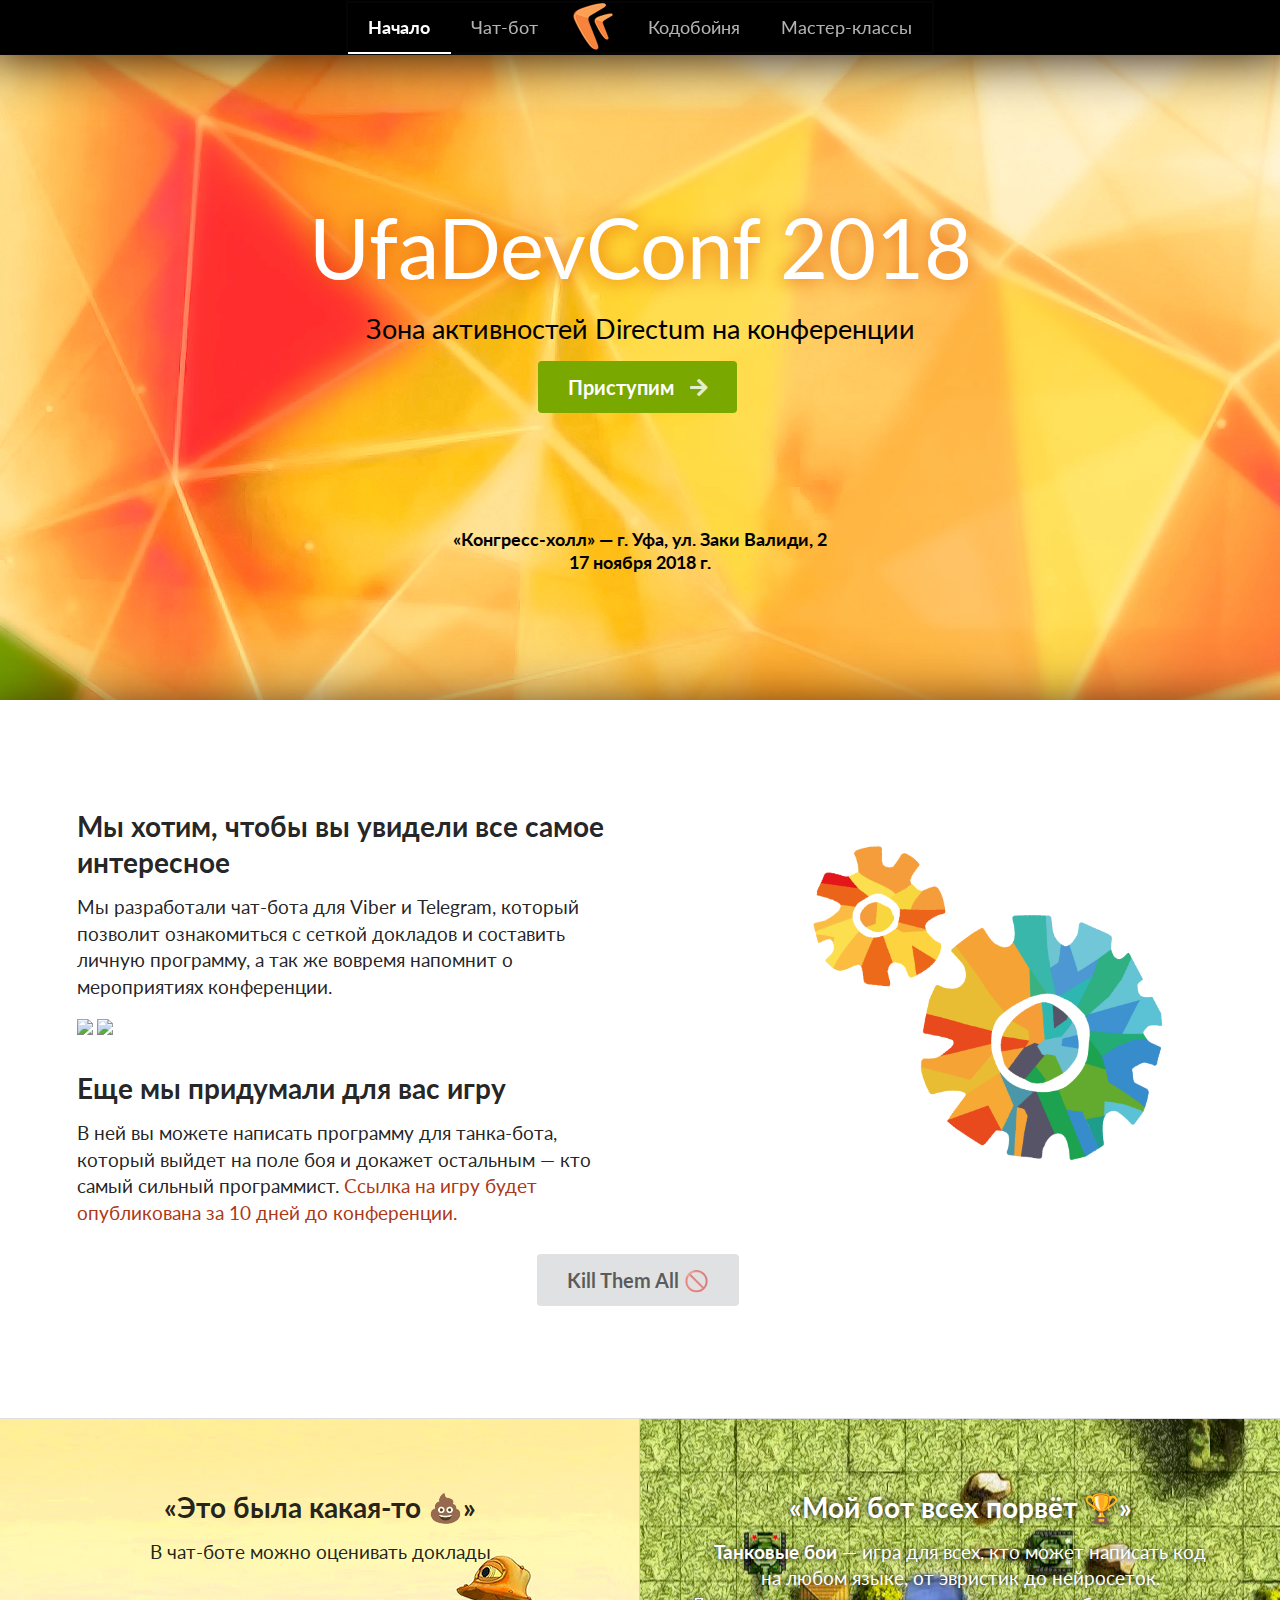
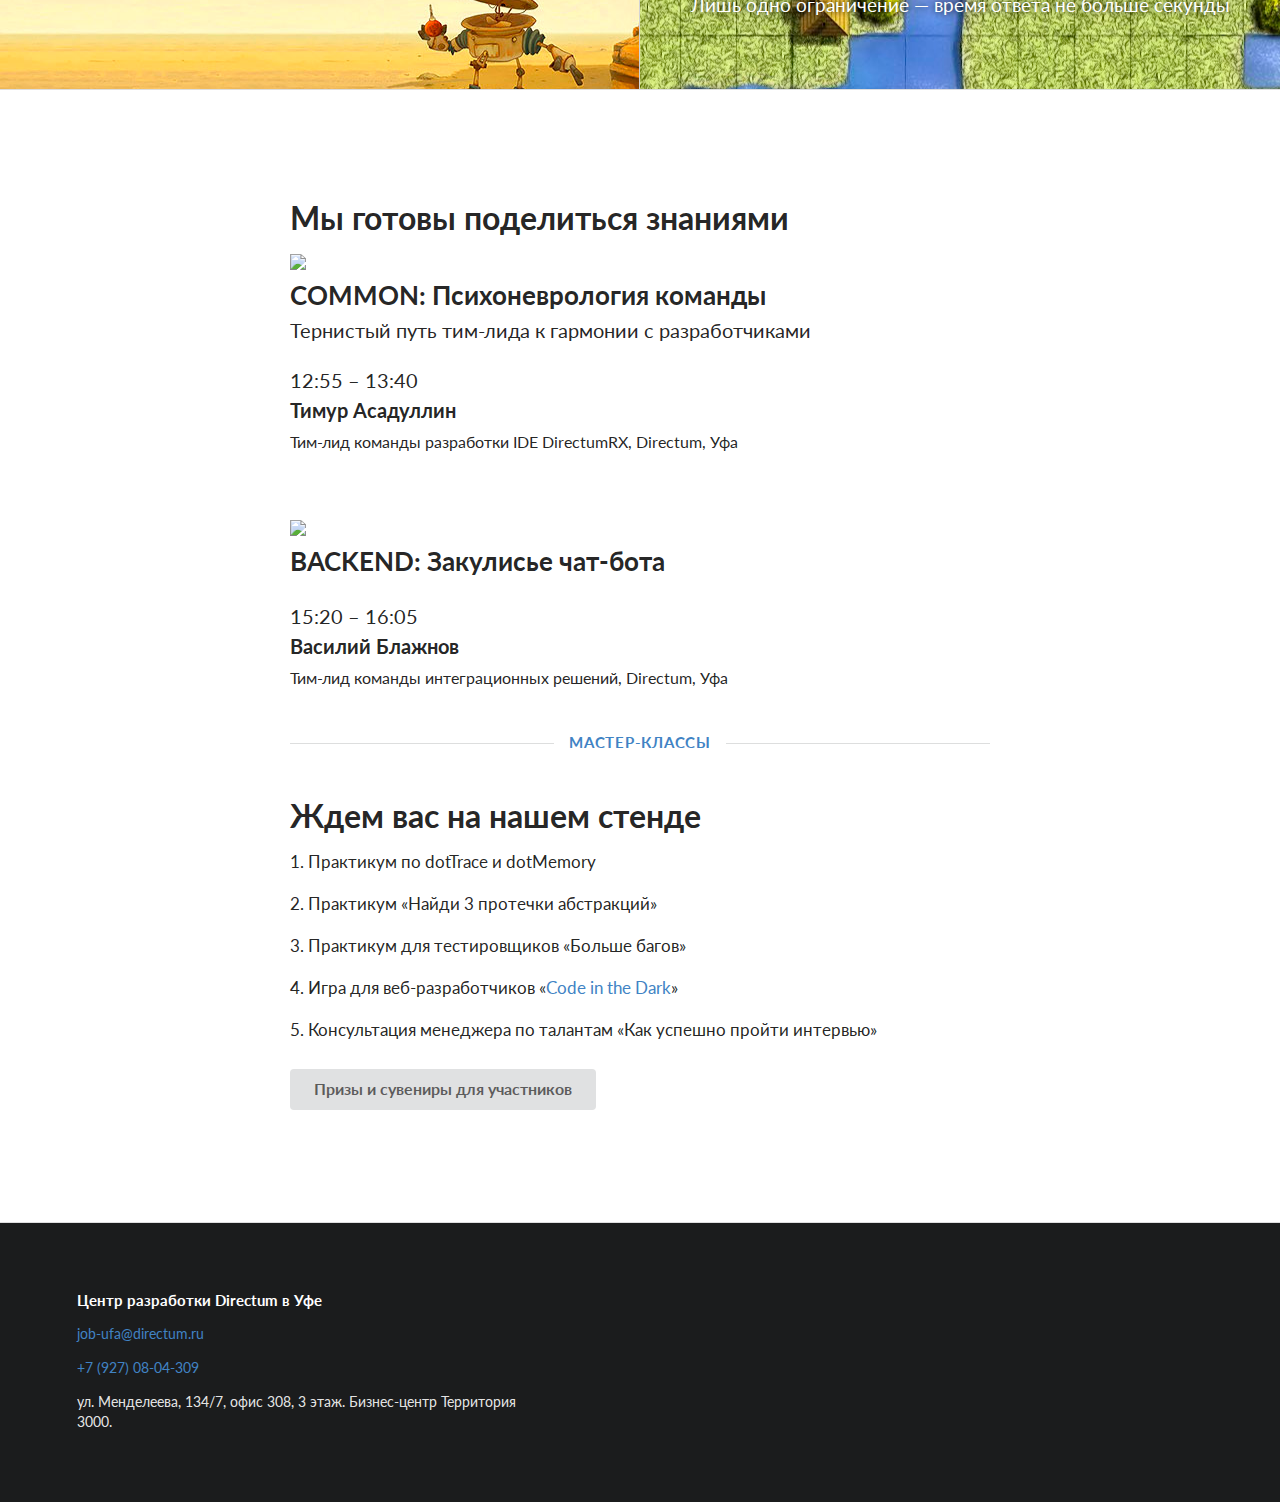
==== commit d90ede26: "minor changes" ====
--- a/index.html
+++ b/index.html
@@ -112,9 +112,9 @@
         }
 
         @media only screen and (max-width: 700px) {
-            .ui.fixed.menu {
+/*            .ui.fixed.menu {
                 display: none !important;
-            }
+            }*/
             .secondary.pointing.menu .item,
             .secondary.pointing.menu .menu {
                 display: none;
@@ -147,7 +147,7 @@
             .ready(function() {
 
                 // fix menu when passed
-                $('.masthead')
+/*                $('.masthead')
                     .visibility({
                         once: false,
                         onBottomPassed: function() {
@@ -157,7 +157,7 @@
                             $('.fixed.menu').transition('fade out');
                         }
                     })
-                ;
+                ;*/
 
                 // create sidebar and attach to menu open
                 $('.ui.sidebar')
@@ -216,7 +216,8 @@
 <body>
 
 <!-- Following Menu -->
-<div class="ui large top fixed hidden menu">
+
+<!--<div class="ui large top fixed hidden menu">
     <div class="ui container" style="padding-left: 20%">
         <a class="active item" href="#begin" style="background-color: #ffc764">Начало</a>
         <a class="item" href="#bots">Чат-бот</a>
@@ -224,13 +225,13 @@
         <a class="item" href="#master-classes">Мастер-классы</a>
         <a class="item" href="https://career.directum.ru">Карьера</a>
     </div>
-</div>
+</div>-->
 
 <!-- Sidebar Menu -->
 <div class="ui vertical inverted sidebar menu">
     <a class="active item" href="#begin">Начало</a>
     <a class="item" href="#bots">Чат-бот</a>
-    <a class="item" href="#bots">Кодобойня</a>
+    <a class="item" href="#fights">Кодобойня</a>
     <a class="item" href="#master-classes">Мастер-классы</a>
     <a class="item" href="https://career.directum.ru">Карьера</a>
     <a class="item">Directum</a>
@@ -241,21 +242,21 @@
 <div class="pusher">
     <a id="begin"></a>
     <div class="ui inverted vertical masthead center aligned segment" style="background: url('images/bg_main.jpg'); background-size: cover; background-attachment: fixed;">
-        <div class="ui grid center aligned" style="width: 100%; background-color: black; margin: -1rem 0px; box-shadow: 0px -15px 55px 15px #100000">
+        <div class="ui grid center aligned top fixed menu" style="padding-top: 10px; width: 100%; background-color: black; margin: -1rem 0px; box-shadow: 0px -15px 55px 15px #100000">
             <div class="ui" style="padding-top: 5px;">
                 <div class="ui large secondary inverted pointing menu" style="font-size: large">
                     <a class="toc item">
                         <i class="sidebar icon"></i>
                     </a>
-                    <a class="active item">Начало</a>
+                    <a class="active item" href="#begin">Начало</a>
                     <a class="item" href="#bots">Чат-бот</a>
                     &emsp;<img src="images/directum.png" width="40" height="47" alt="Directum" />&emsp;
-                    <a class="item" href="#bots">Кодобойня</a>
+                    <a class="item" href="#fights">Кодобойня</a>
                     <a class="item" href="#master-classes">Мастер-классы</a>
                 </div>
             </div>
         </div>
-        <div class="ui text container" style="color: black; font-family: 'Roboto Condensed';">
+        <div class="ui text container" style="color: black; font-family: 'Roboto Condensed',sans-serif;">
             <h1 class="ui inverted header">
                 <div style="font-size: 1.3em; text-shadow: 0 0 20px #e55b00">
                     UfaDevConf 2018
@@ -268,7 +269,6 @@
             <h3>«Конгресс-холл» &#151; г. Уфа, ул. Заки Валиди, 2 <br />17 ноября 2018 г.</h3>
         </div>
     </div>
-
 
 
     <div class="ui vertical stripe segment" style="box-shadow: 0px 25px 55px 15px #301000">
@@ -281,6 +281,7 @@
                         <a href="viber://pa?chatURI=ufadevconf2018"><img src="images/viber.png"></a>
                         <a href="tg://resolve?domain=UDC_2018_Bot"><img src="images/telegram.png"></a>
                     </span>
+                    <a id="fights" style="margin: -50px 0px 80px 0px; display: block"></a>
                     <h3 class="ui header">Еще мы придумали для вас игру</h3>
                     <p>В ней вы можете написать программу для танка-бота, который выйдет на поле боя и докажет остальным &#151; кто самый сильный программист. <span style="color: #ac3817">Ссылка на игру будет опубликована за 10 дней до конференции.</span> </p>
                 </div>
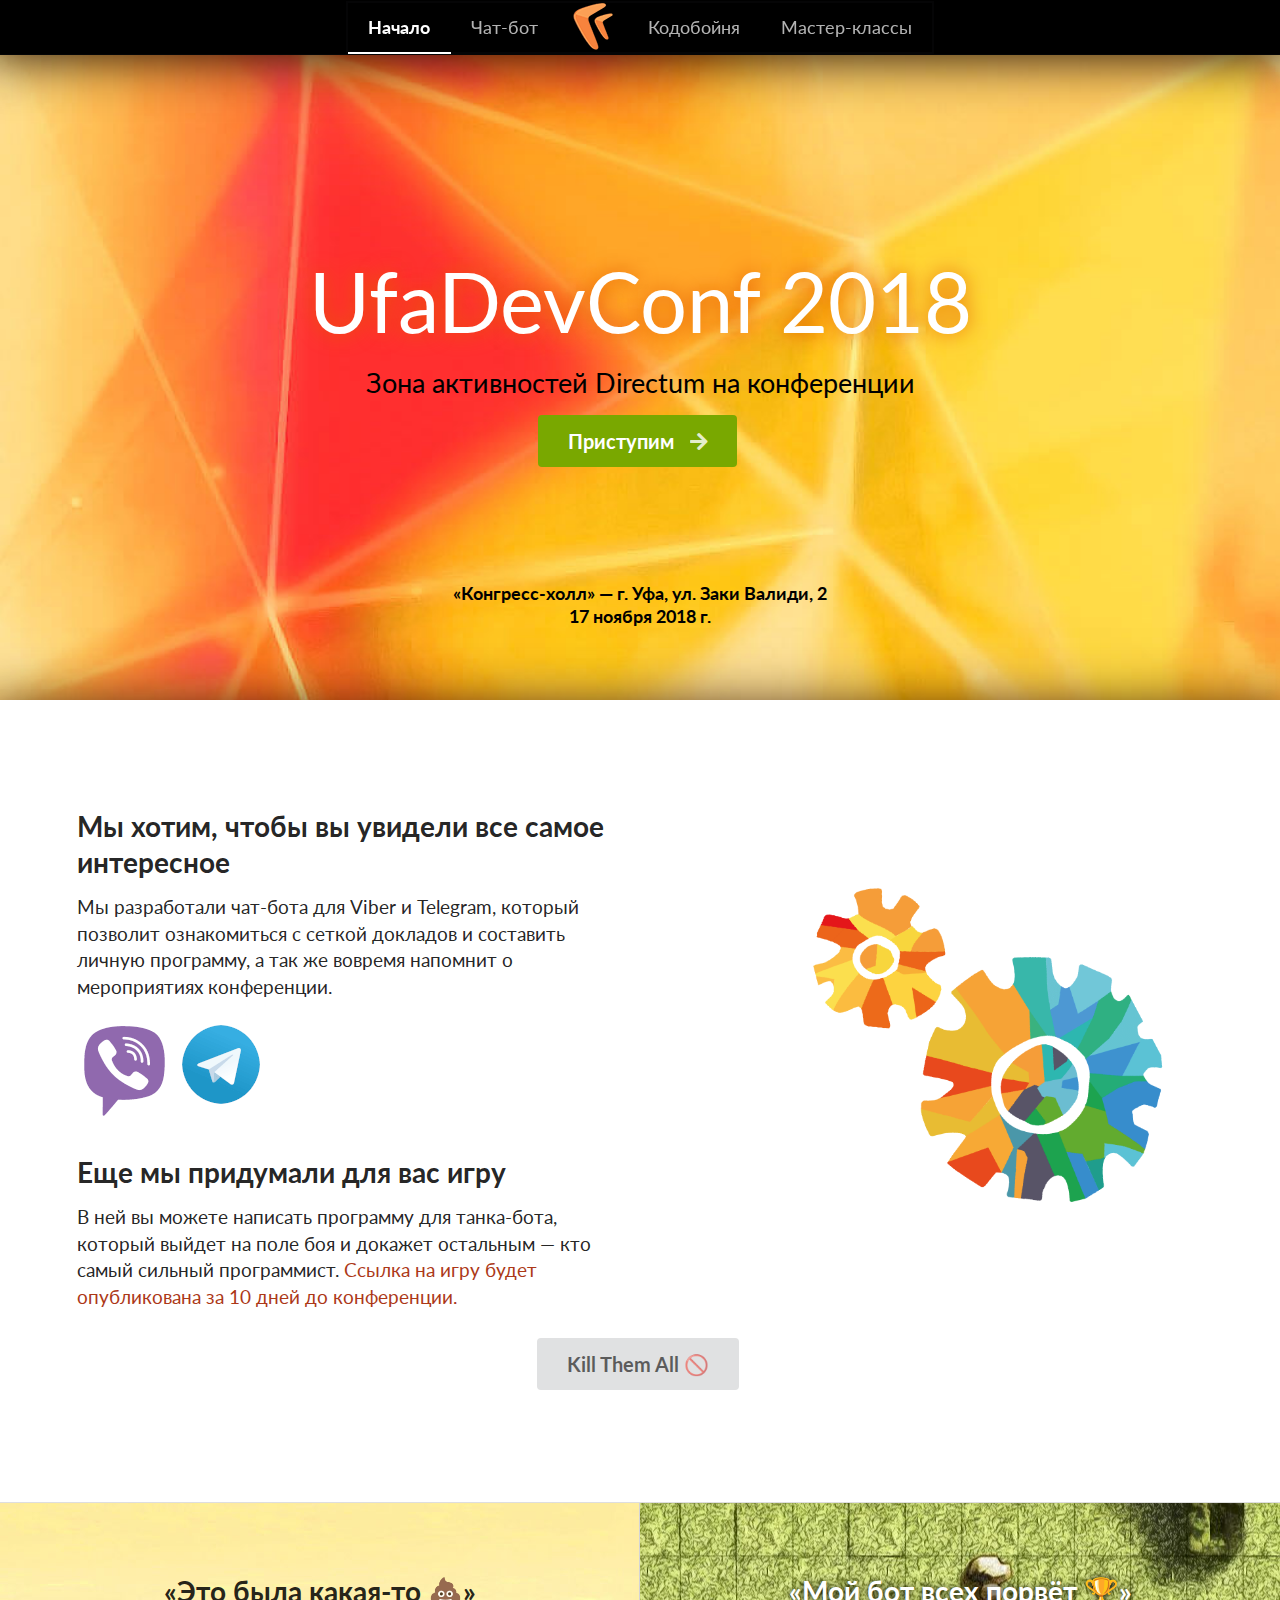
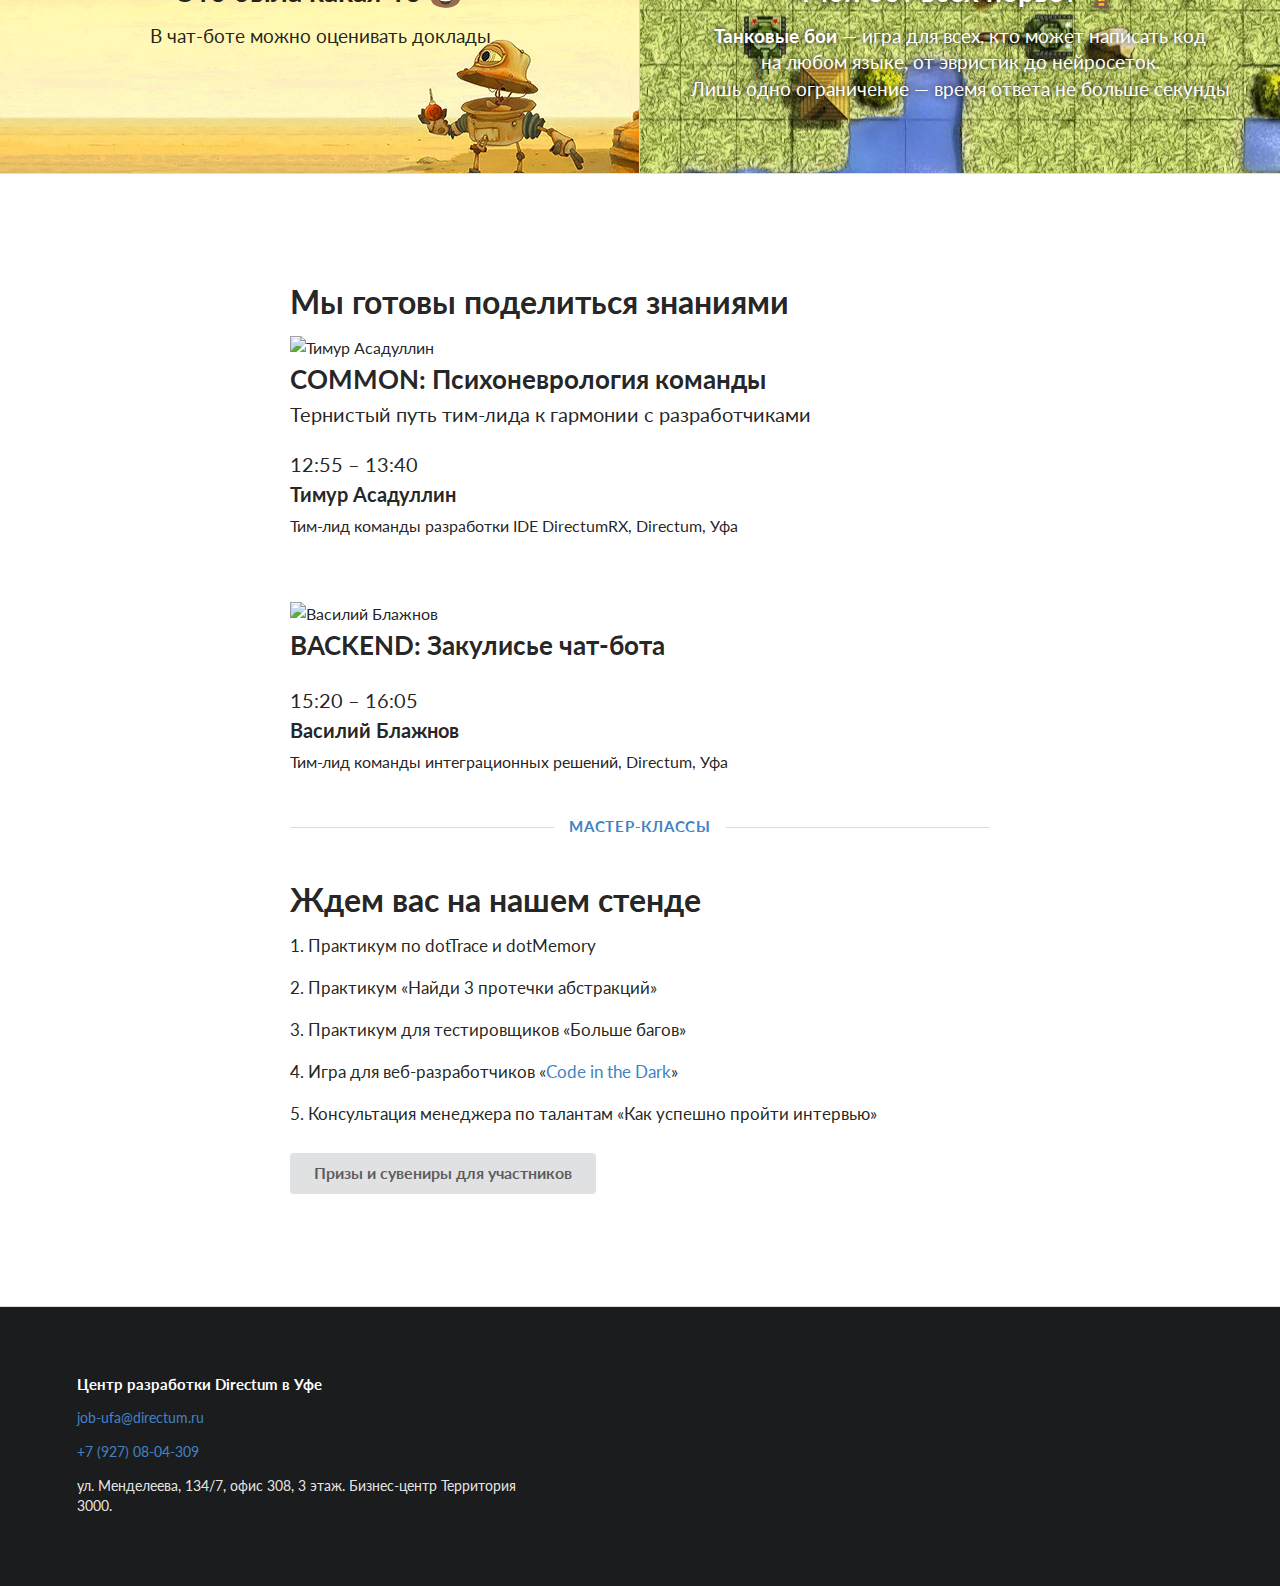
==== commit 13f0df68: "Поправил верстку для мобильных экранов + ужал картинки" ====
--- a/index.html
+++ b/index.html
@@ -112,9 +112,6 @@
         }
 
         @media only screen and (max-width: 700px) {
-/*            .ui.fixed.menu {
-                display: none !important;
-            }*/
             .secondary.pointing.menu .item,
             .secondary.pointing.menu .menu {
                 display: none;
@@ -137,70 +134,6 @@
 
 
     </style>
-
-    <script src="library/jquery.min.js"></script>
-    <script src="components/visibility.js"></script>
-    <script src="components/sidebar.js"></script>
-    <script src="components/transition.js"></script>
-    <script>
-        $(document)
-            .ready(function() {
-
-                // fix menu when passed
-/*                $('.masthead')
-                    .visibility({
-                        once: false,
-                        onBottomPassed: function() {
-                            $('.fixed.menu').transition('fade in');
-                        },
-                        onBottomPassedReverse: function() {
-                            $('.fixed.menu').transition('fade out');
-                        }
-                    })
-                ;*/
-
-                // create sidebar and attach to menu open
-                $('.ui.sidebar')
-                    .sidebar('attach events', '.toc.item')
-                ;
-
-                $('#prisesblock').transition('scale');
-
-                $('#getstarted').transition('pulse', '2000ms');
-
-                document.querySelectorAll('a[href^="#"]').forEach(anchor => {
-                    anchor.addEventListener('click', function (e) {
-                        e.preventDefault();
-
-                        document.querySelector(this.getAttribute('href')).scrollIntoView({
-                            behavior: 'smooth'
-                        });
-                    });
-                });
-
-                $(function() {
-                    $('a[href*="#"]:not([href="#"])').click(function() {
-                        if (location.pathname.replace(/^\//,'') == this.pathname.replace(/^\//,'') && location.hostname == this.hostname) {
-                            var target = $(this.hash);
-                            target = target.length ? target : $('[name=' + this.hash.slice(1) +']');
-                            if (target.length) {
-                                $('html, body').animate({
-                                    scrollTop: target.offset().top
-                                }, 1000);
-                                return false;
-                            }
-                        }
-                    });
-                });
-            })
-        ;
-        function goToAnchor(anchor) {
-            document.querySelector(anchor).scrollIntoView({
-                behavior: 'smooth'
-            });
-            return false;
-        }
-    </script>
 
     <!-- Global site tag (gtag.js) - Google Analytics -->
     <script async src="https://www.googletagmanager.com/gtag/js?id=UA-127794206-1"></script>
@@ -211,21 +144,10 @@
 
         gtag('config', 'UA-127794206-1');
     </script>
+    <link rel="stylesheet" href="components/style.css">
 
 </head>
 <body>
-
-<!-- Following Menu -->
-
-<!--<div class="ui large top fixed hidden menu">
-    <div class="ui container" style="padding-left: 20%">
-        <a class="active item" href="#begin" style="background-color: #ffc764">Начало</a>
-        <a class="item" href="#bots">Чат-бот</a>
-        <a class="item" href="#bots">Кодобойня</a>
-        <a class="item" href="#master-classes">Мастер-классы</a>
-        <a class="item" href="https://career.directum.ru">Карьера</a>
-    </div>
-</div>-->
 
 <!-- Sidebar Menu -->
 <div class="ui vertical inverted sidebar menu">
@@ -241,7 +163,7 @@
 <!-- Page Contents -->
 <div class="pusher">
     <a id="begin"></a>
-    <div class="ui inverted vertical masthead center aligned segment" style="background: url('images/bg_main.jpg'); background-size: cover; background-attachment: fixed;">
+    <div id="page-intro" class="ui inverted vertical masthead center aligned segment">
         <div class="ui grid center aligned top fixed menu" style="padding-top: 10px; width: 100%; background-color: black; margin: -1rem 0px; box-shadow: 0px -15px 55px 15px #100000">
             <div class="ui" style="padding-top: 5px;">
                 <div class="ui large secondary inverted pointing menu" style="font-size: large">
@@ -278,8 +200,8 @@
                     <h3 class="ui header">Мы хотим, чтобы вы увидели все самое интересное</h3>
                     <p>Мы разработали чат-бота для Viber и Telegram, который позволит ознакомиться с сеткой докладов и составить личную программу, а так же вовремя напомнит о мероприятиях конференции.</p>
                     <span>
-                        <a href="viber://pa?chatURI=ufadevconf2018"><img src="images/viber.png"></a>
-                        <a href="tg://resolve?domain=UDC_2018_Bot"><img src="images/telegram.png"></a>
+                        <a href="viber://pa?chatURI=ufadevconf2018"><img src="images/viber.png" alt="Viber"></a>
+                        <a href="tg://resolve?domain=UDC_2018_Bot"><img src="images/telegram.png" alt="Telegram"></a>
                     </span>
                     <a id="fights" style="margin: -50px 0px 80px 0px; display: block"></a>
                     <h3 class="ui header">Еще мы придумали для вас игру</h3>
@@ -301,11 +223,11 @@
     <div class="ui vertical stripe quote segment">
         <div class="ui equal width stackable internally celled grid">
             <div class="center aligned row" >
-                <div class="column" style="background: url('images/bg_cbr.jpg') 100% 50%">
+                <div class="column" style="background: url('images/bg_cbr.jpg') 100% 50%; min-height: 260px">
                     <h3 >&laquo;Это была какая-то 💩&raquo;</h3>
                     <p>В чат-боте можно оценивать доклады</p>
                 </div>
-                <div class="column" style="background: url('images/codefight.jpg') 50% 50%; color: white;  text-shadow: 0 0 7px black;">
+                <div class="column" style="background: url('images/codefight.jpg') 50% 50%; color: white;  text-shadow: 0 0 7px black; min-height: 260px">
                     <h3>&laquo;Мой бот всех порвёт 🏆&raquo;</h3>
                     <p>
                         <b>Танковые бои</b> &#151; игра для всех, кто может написать код<br /> на любом языке, от эвристик до нейросеток. <br />Лишь одно ограничение &#151; время ответа не больше секунды
@@ -320,7 +242,7 @@
         <div class="ui text container">
             <h3 class="ui header">Мы готовы поделиться знаниями</h3>
             <div style="margin-bottom: 4em">
-                <img src="https://static.tildacdn.com/tild6361-3939-4337-b033-356337396464/tasadullin.jpg" />
+                <img src="https://static.tildacdn.com/tild6361-3939-4337-b033-356337396464/tasadullin.jpg" alt="Тимур Асадуллин"/>
                 <div>
                     <div style="font-size:26px;"><b>COMMON: Психоневрология команды</b></div>
                     <div style="font-size:20px;font-weight:400;margin-bottom:5px;">Тернистый путь тим-лида к гармонии с разработчиками</div>
@@ -332,7 +254,7 @@
                 </div>
             </div>
             <div>
-                <img src="https://static.tildacdn.com/tild3537-3634-4263-b733-383766306666/vblajhnov.jpg" />
+                <img src="https://static.tildacdn.com/tild3537-3634-4263-b733-383766306666/vblajhnov.jpg" alt="Василий Блажнов"/>
                 <div>
                     <div style="font-size:26px;"><b>BACKEND: Закулисье чат-бота</b></div>
                     <div style="font-size:20px;font-weight:400;margin-top:20px;">15:20 – 16:05</div>
@@ -354,10 +276,10 @@
                 <p>5. Консультация менеджера по талантам &laquo;Как успешно пройти интервью&raquo;</p>
             </div>
             <a id="prisestitle"></a>
-            <a class="ui large button" onclick="$('#prisesblock').transition('scale'); $('.prises').transition({animation: 'tada', interval: 1000}); window.setTimeout(() => goToAnchor('#prisestitle'), 100)">Призы и сувениры для участников</a>
+            <button class="ui large button" type="button" onclick="$('#prisesblock').transition('scale'); $('.prises').transition({animation: 'tada', interval: 1000}); window.setTimeout(() => goToAnchor('#prisestitle'), 100)">Призы и сувениры для участников</button>
             <div class="ui grid" id="prisesblock" style="margin-top: 20px; font-size: small">
                 <h3 style="font-size: x-large">Призы участникам танковых боев</h3>
-                <div class="ui grid center aligned">
+                <div class="ui grid center aligned" style="flex-grow: 1;">
                     <div class="four wide column">
                         <img class="prises" src="images/steampad.jpg" width="150" />
                         Победителю<br /><b>Microsoft Xbox One Controller</b>
@@ -372,7 +294,7 @@
                     </div>
                 </div>
                 <h3 style="font-size: x-large">Сувениры участникам мастер-классов</h3>
-                <div class="ui grid center aligned">
+                <div class="ui grid center aligned" style="flex-grow: 1;">
                     <div class="four wide column">
                         <img class="prises" src="images/book1.jpg" width="150" />
                     </div>
@@ -403,6 +325,56 @@
     </div>
 </div>
 
+<script src="library/jquery.min.js"></script>
+<script src="components/visibility.js"></script>
+<script src="components/sidebar.js"></script>
+<script src="components/transition.js"></script>
+<script>
+  $(document)
+    .ready(function() {
+
+      // create sidebar and attach to menu open
+      $('.ui.sidebar')
+        .sidebar('attach events', '.toc.item')
+      ;
+
+      $('#prisesblock').transition('scale');
+
+      $('#getstarted').transition('pulse', '2000ms');
+
+      document.querySelectorAll('a[href^="#"]').forEach(anchor => {
+        anchor.addEventListener('click', function (e) {
+          e.preventDefault();
+
+          document.querySelector(this.getAttribute('href')).scrollIntoView({
+            behavior: 'smooth'
+          });
+        });
+      });
+
+      $(function() {
+        $('a[href*="#"]:not([href="#"])').click(function() {
+          if (location.pathname.replace(/^\//,'') == this.pathname.replace(/^\//,'') && location.hostname == this.hostname) {
+            var target = $(this.hash);
+            target = target.length ? target : $('[name=' + this.hash.slice(1) +']');
+            if (target.length) {
+              $('html, body').animate({
+                scrollTop: target.offset().top
+              }, 1000);
+              return false;
+            }
+          }
+        });
+      });
+    })
+  ;
+  function goToAnchor(anchor) {
+    document.querySelector(anchor).scrollIntoView({
+      behavior: 'smooth'
+    });
+    return false;
+  }
+</script>
 </body>
 
 </html>
--- a/components/style.css
+++ b/components/style.css
@@ -0,0 +1,22 @@
+#page-intro {
+  padding-top: 68px;
+
+  background-image: url('../images/bg-main-desktop@1.jpg');
+  background-size: cover;
+  background-attachment: fixed;
+}
+
+@media (max-width: 700px) {
+  #page-intro {
+    margin-top: 55px;
+  }
+}
+
+@media (max-width: 700px) {
+  #prisesblock .column {
+    display: flex;
+    flex-direction: column;
+    align-items: center;
+    width: 100% !important;
+  }
+}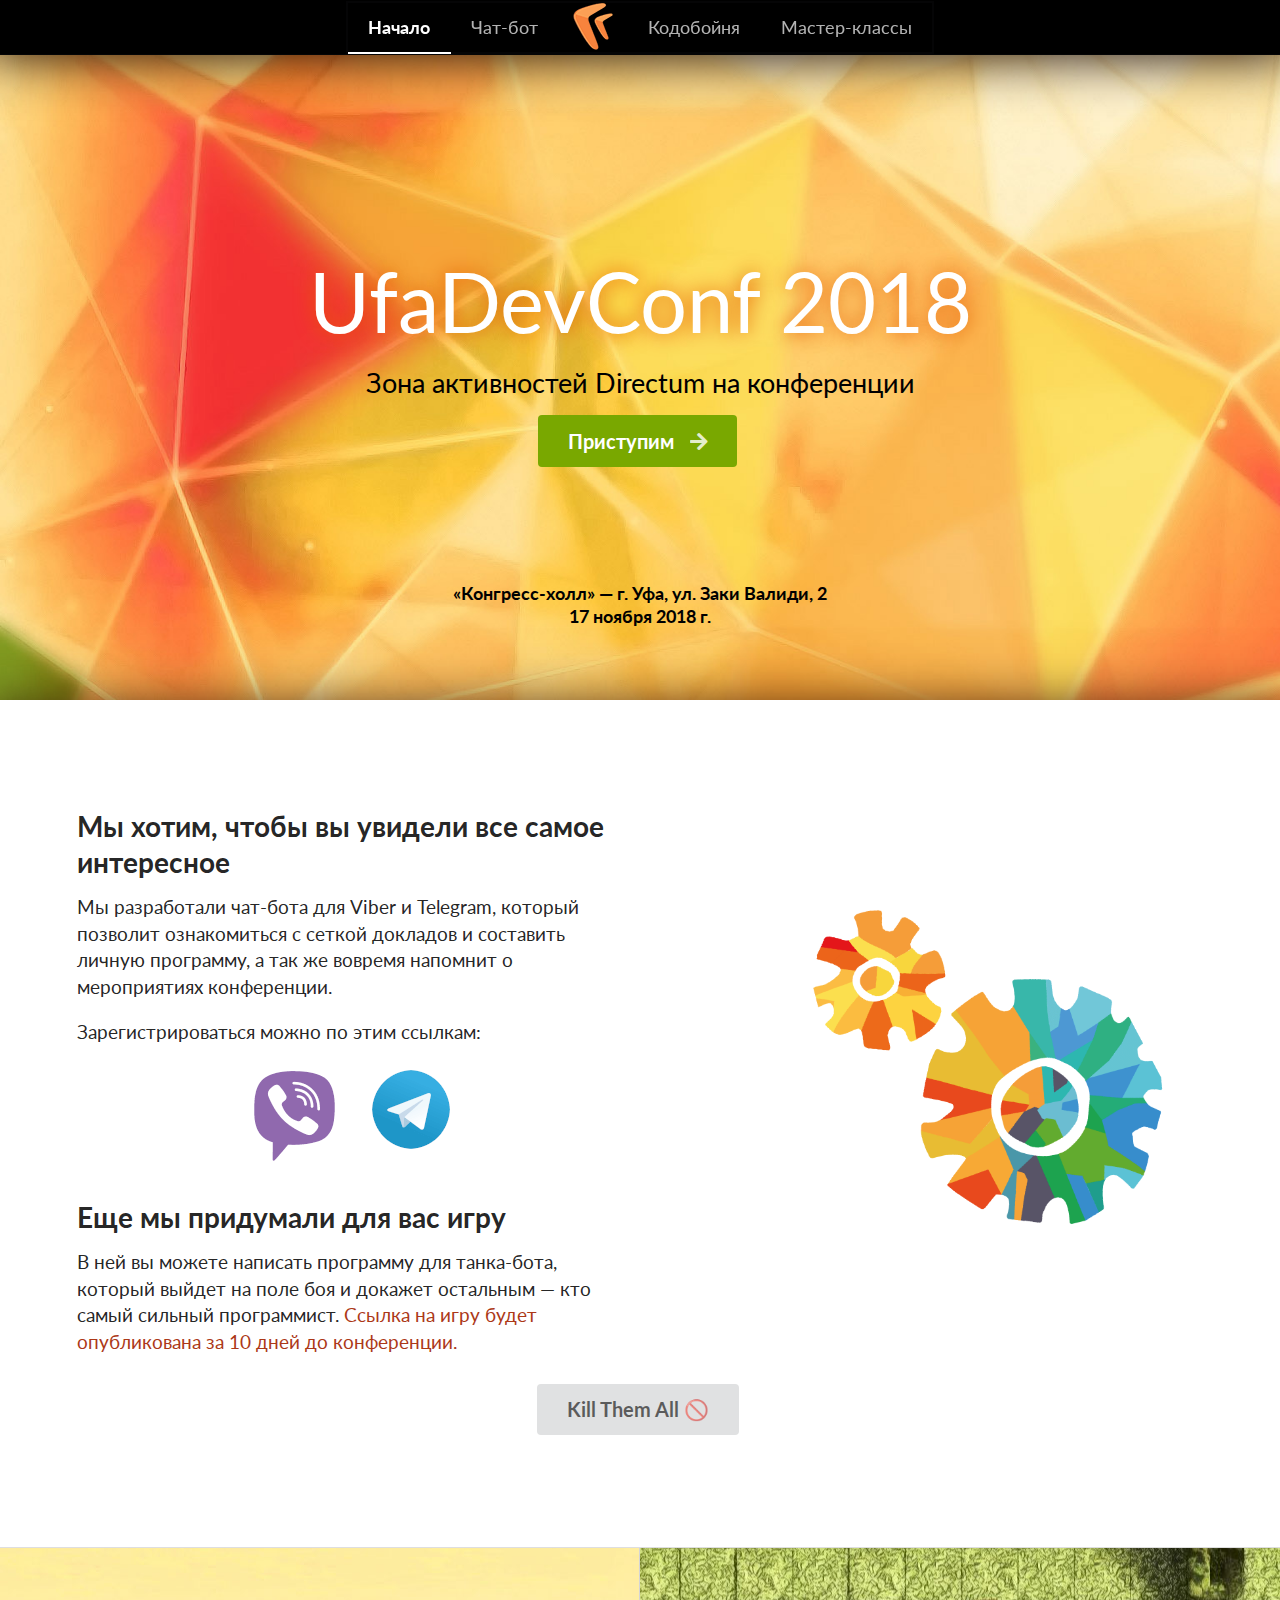
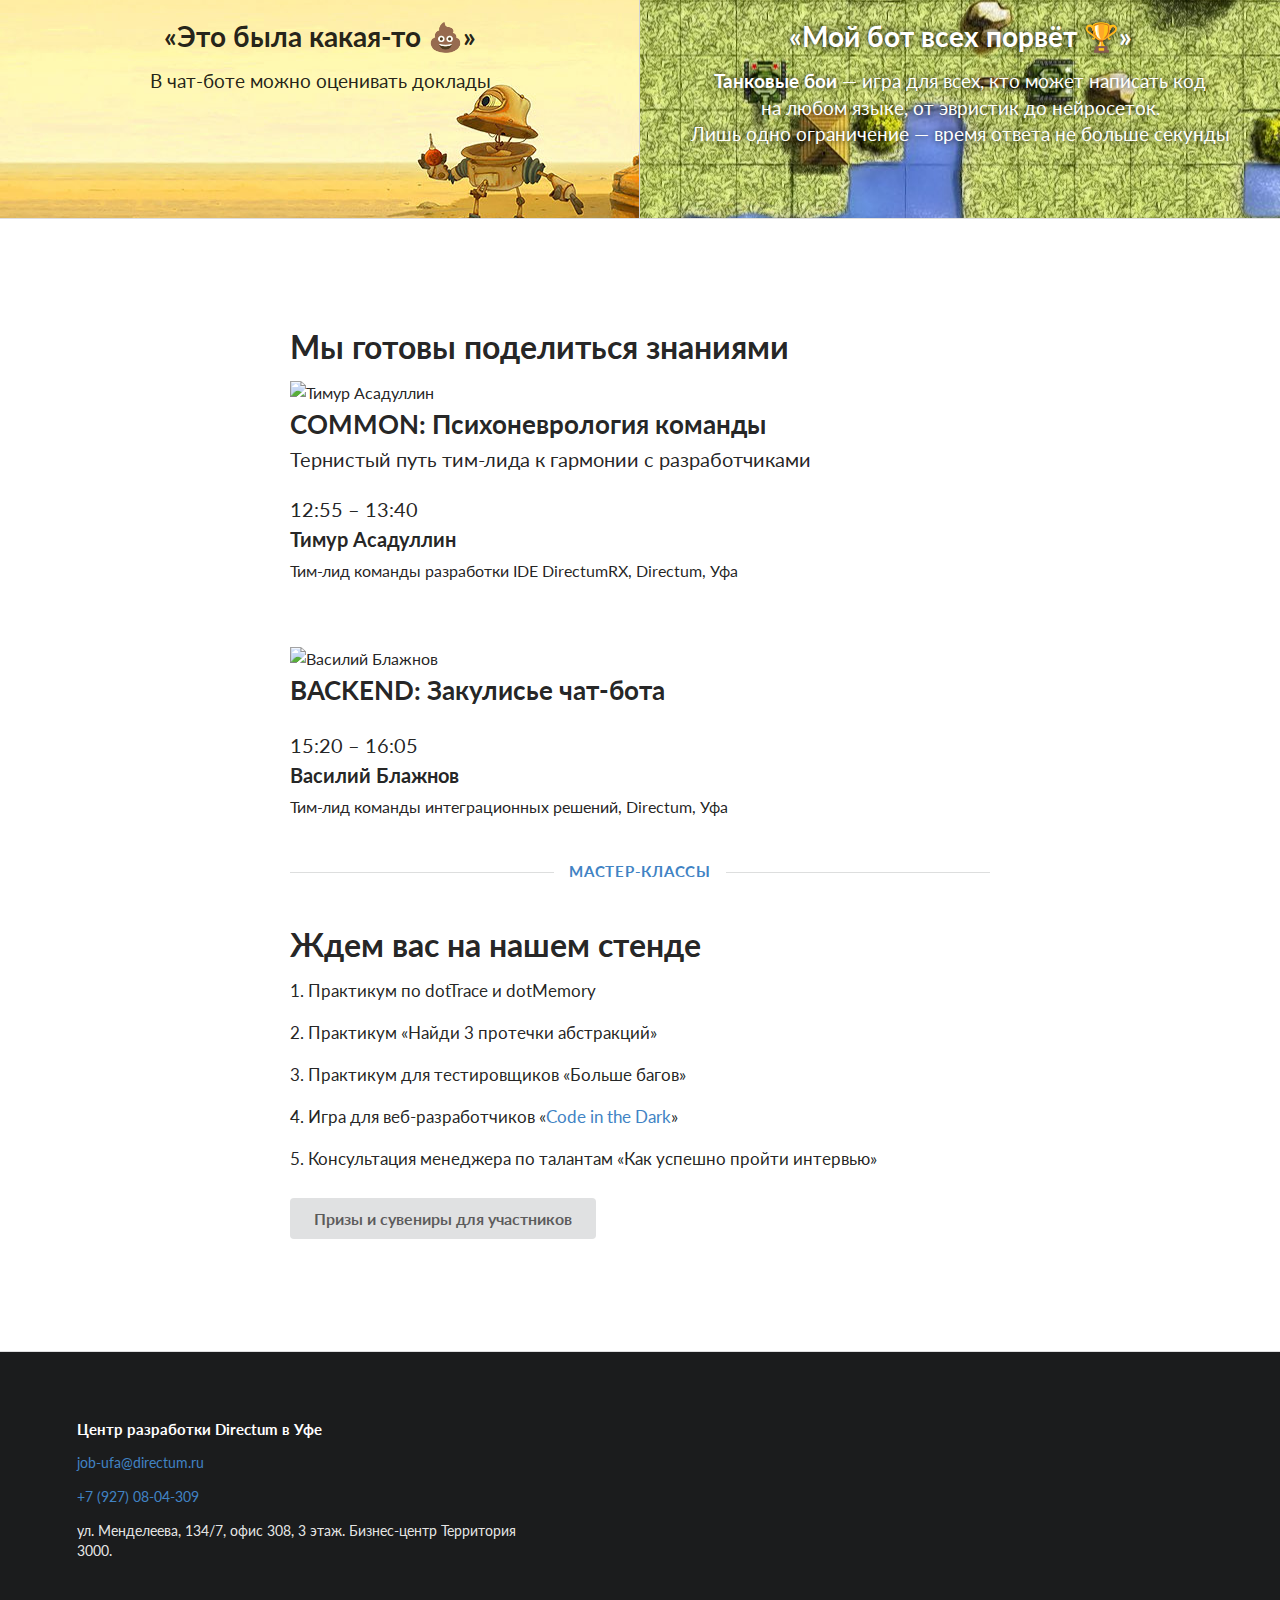
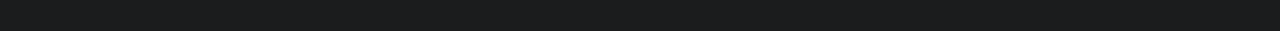
==== commit 87ac6204: "minor changes" ====
--- a/index.html
+++ b/index.html
@@ -198,11 +198,17 @@
             <div class="row">
                 <div class="eight wide column">
                     <h3 class="ui header">Мы хотим, чтобы вы увидели все самое интересное</h3>
-                    <p>Мы разработали чат-бота для Viber и Telegram, который позволит ознакомиться с сеткой докладов и составить личную программу, а так же вовремя напомнит о мероприятиях конференции.</p>
-                    <span>
-                        <a href="viber://pa?chatURI=ufadevconf2018"><img src="images/viber.png" alt="Viber"></a>
-                        <a href="tg://resolve?domain=UDC_2018_Bot"><img src="images/telegram.png" alt="Telegram"></a>
-                    </span>
+                    <p>Мы разработали чат-бота для Viber и Telegram, который позволит ознакомиться с сеткой докладов и составить личную программу, а так же вовремя напомнит о мероприятиях конференции.
+                    </p>
+                    <p>
+                        Зарегистрироваться можно по этим ссылкам:
+                    </p>
+                    <div style="width: 100%; text-align: center">
+                        <span>
+                            <a href="viber://pa?chatURI=ufadevconf2018"><img src="images/viber.png" alt="Viber"></a>
+                            <a href="tg://resolve?domain=UDC_2018_Bot" style="padding-left: 20px"><img src="images/telegram.png" alt="Telegram"></a>
+                        </span>
+                    </div>
                     <a id="fights" style="margin: -50px 0px 80px 0px; display: block"></a>
                     <h3 class="ui header">Еще мы придумали для вас игру</h3>
                     <p>В ней вы можете написать программу для танка-бота, который выйдет на поле боя и докажет остальным &#151; кто самый сильный программист. <span style="color: #ac3817">Ссылка на игру будет опубликована за 10 дней до конференции.</span> </p>
--- a/components/style.css
+++ b/components/style.css
@@ -1,7 +1,7 @@
 #page-intro {
   padding-top: 68px;
 
-  background-image: url('../images/bg-main-desktop@1.jpg');
+  background-image: url('../images/bg_main.jpg');
   background-size: cover;
   background-attachment: fixed;
 }
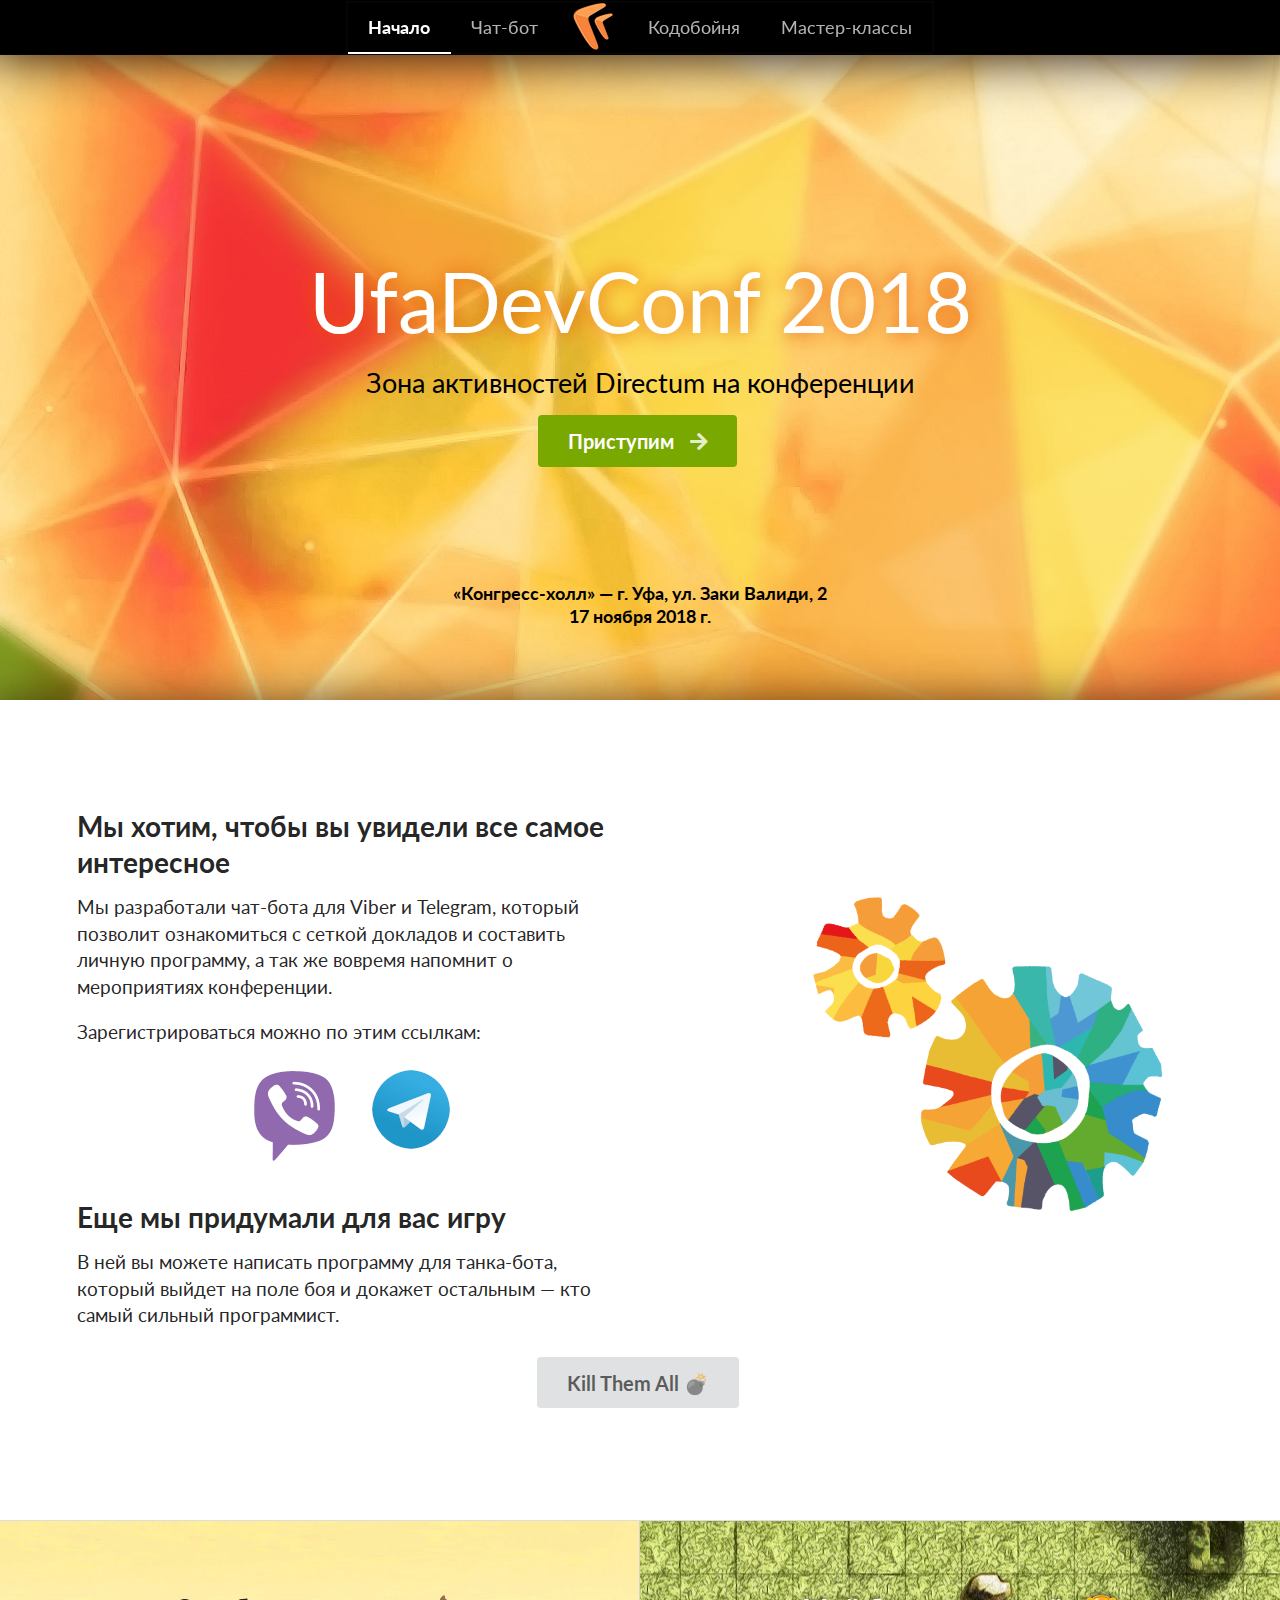
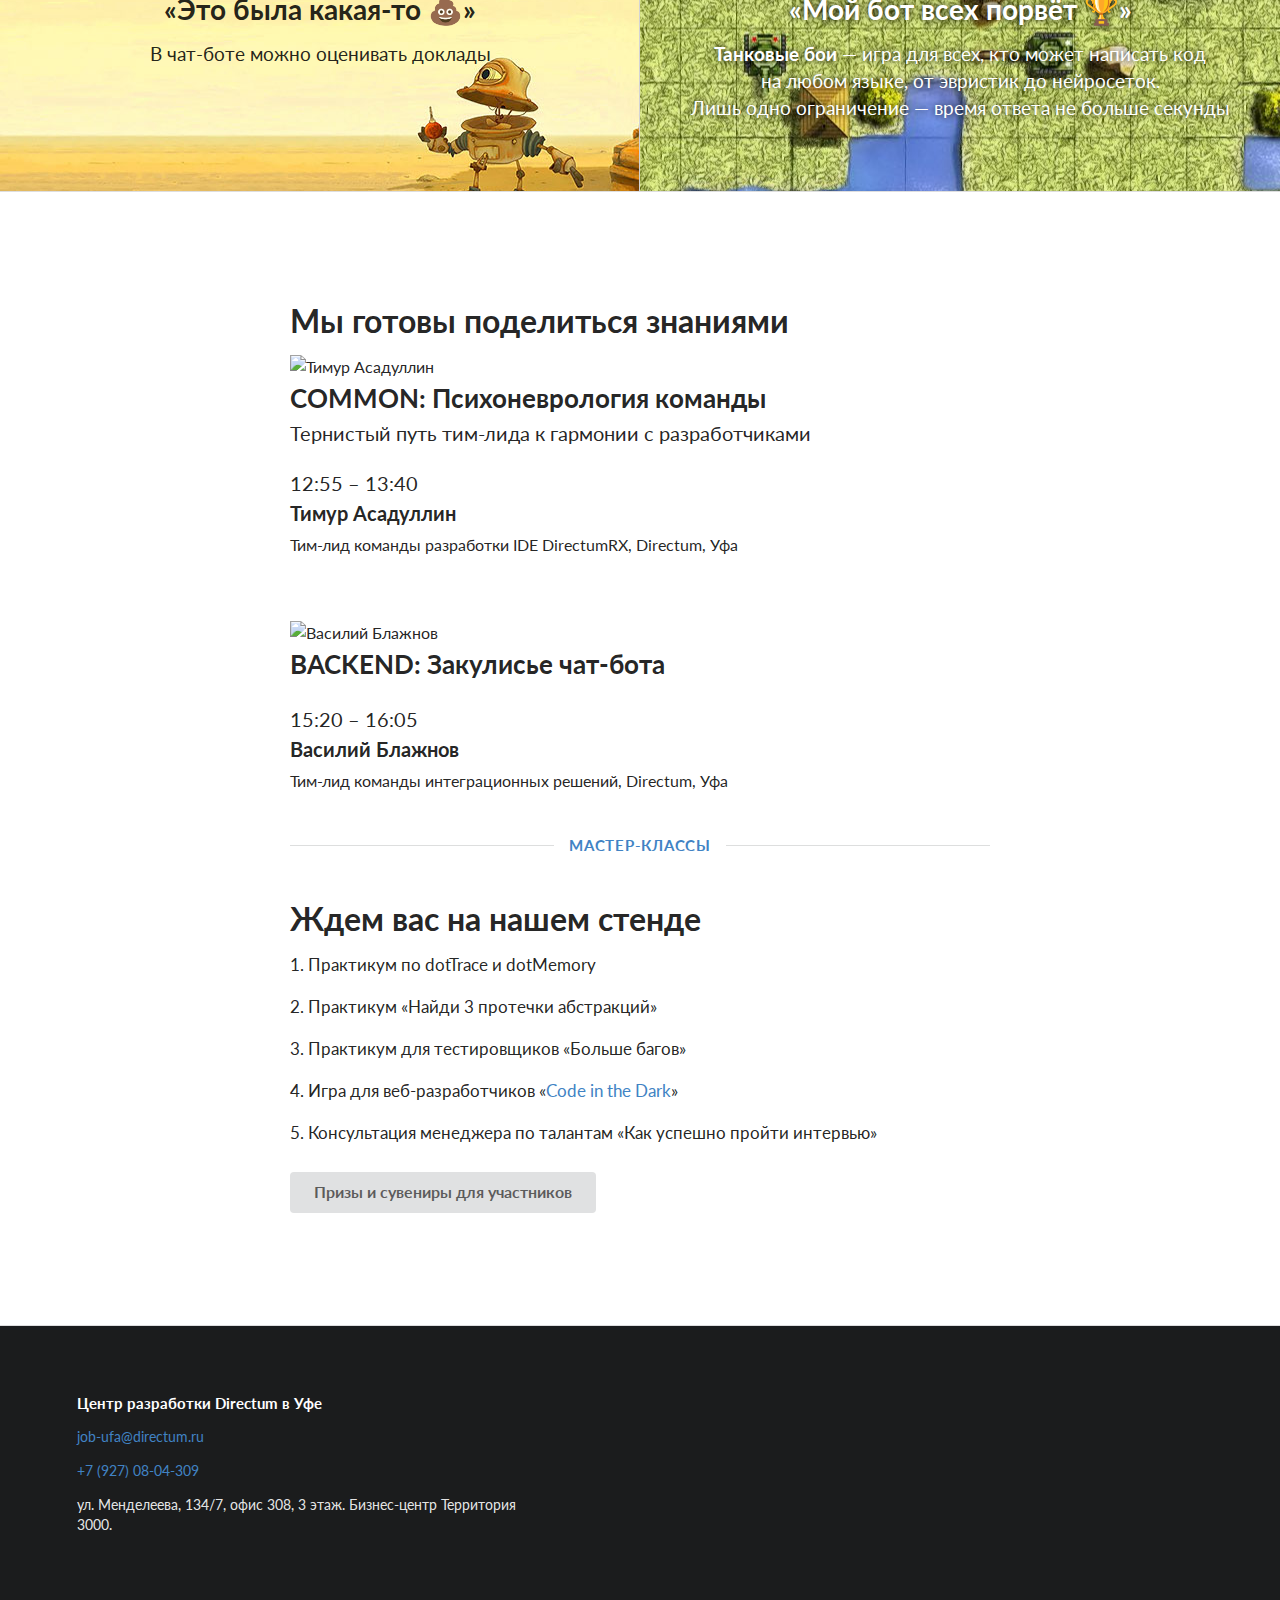
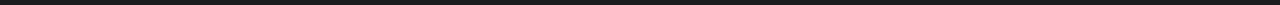
==== commit 596aab63: "minor changes" ====
--- a/index.html
+++ b/index.html
@@ -211,7 +211,7 @@
                     </div>
                     <a id="fights" style="margin: -50px 0px 80px 0px; display: block"></a>
                     <h3 class="ui header">Еще мы придумали для вас игру</h3>
-                    <p>В ней вы можете написать программу для танка-бота, который выйдет на поле боя и докажет остальным &#151; кто самый сильный программист. <span style="color: #ac3817">Ссылка на игру будет опубликована за 10 дней до конференции.</span> </p>
+                    <p>В ней вы можете написать программу для танка-бота, который выйдет на поле боя и докажет остальным &#151; кто самый сильный программист.</p>
                 </div>
                 <div class="six wide right floated column">
                     <img src="images/csar_logo.png" class="ui large rounded image">
@@ -219,7 +219,7 @@
             </div>
             <div class="row">
                 <div class="center aligned column">
-                    <a class="ui huge button" style="cursor: not-allowed;" title="Ссылка на игру будет опубликована за 10 дней до конференции.">Kill Them All 🚫</a>
+                    <a href="tanks.html" class="ui huge button">Kill Them All 💣</a>
                 </div>
             </div>
         </div>
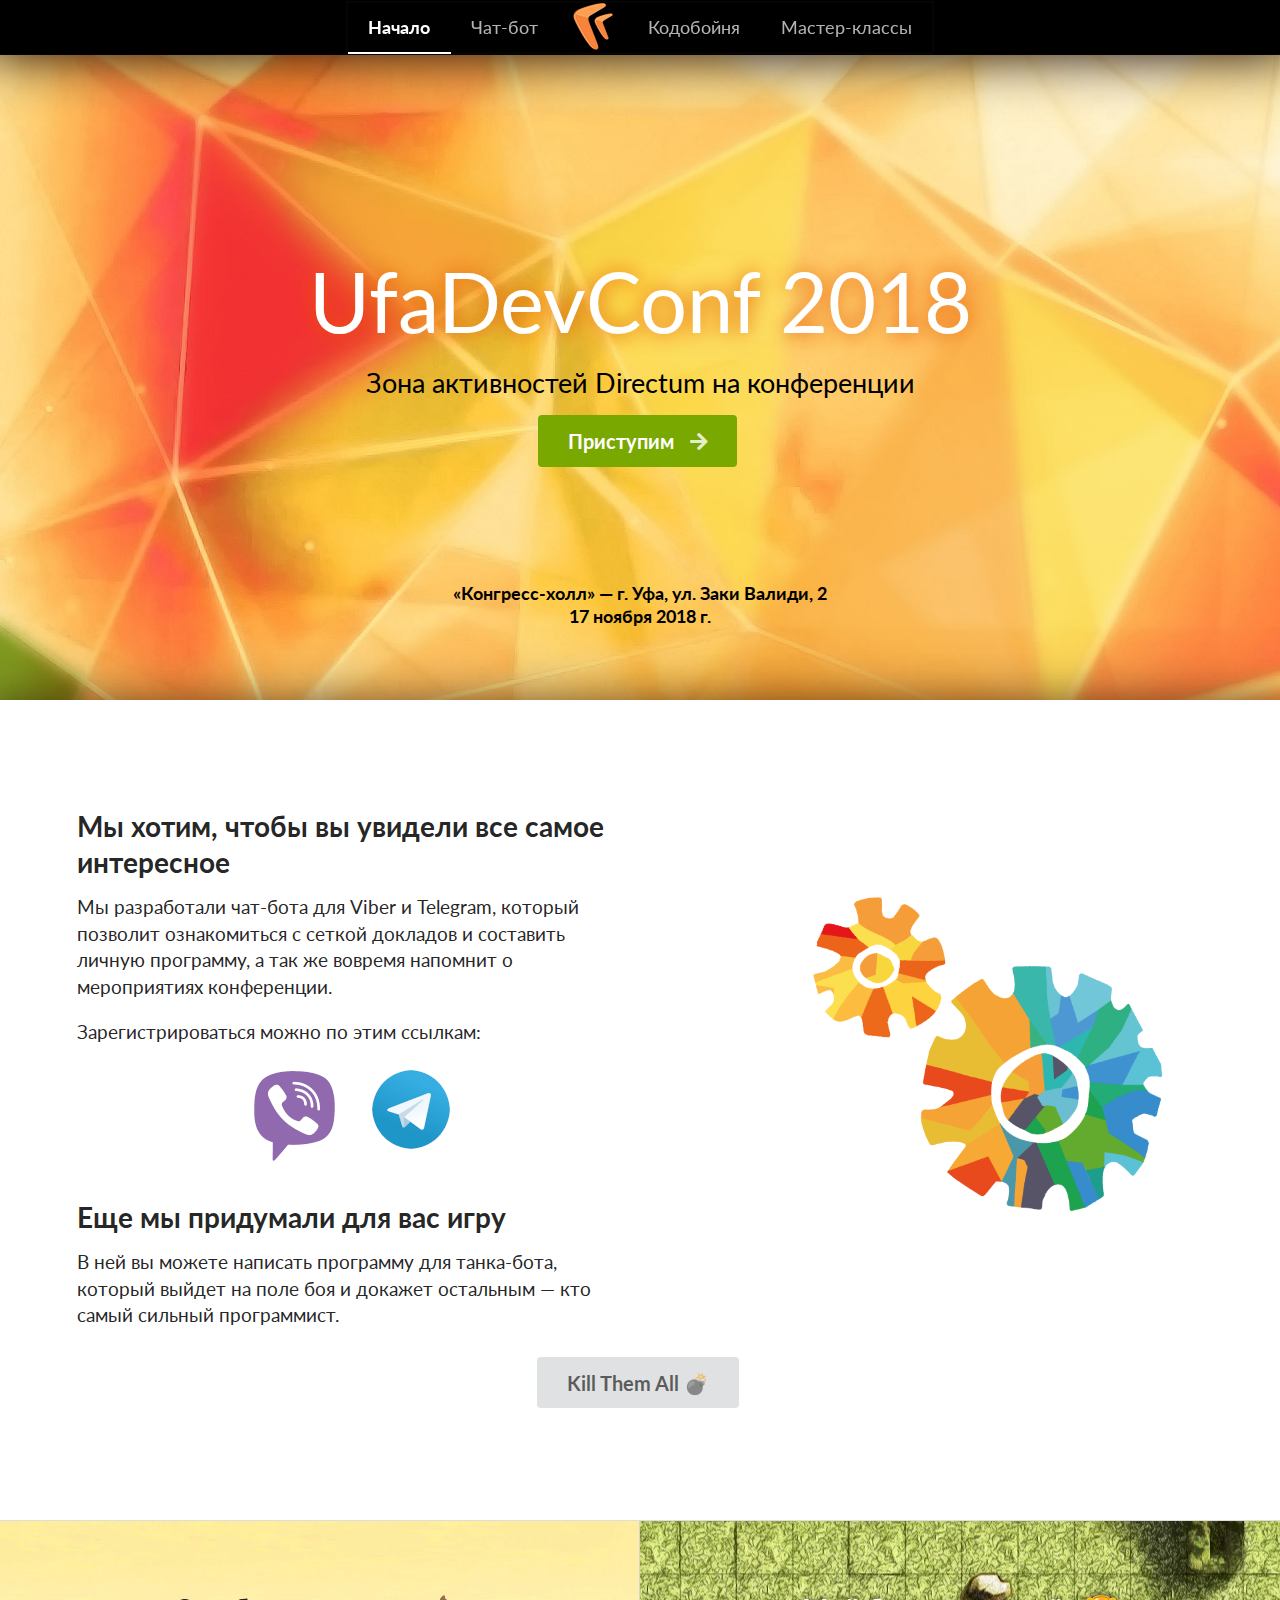
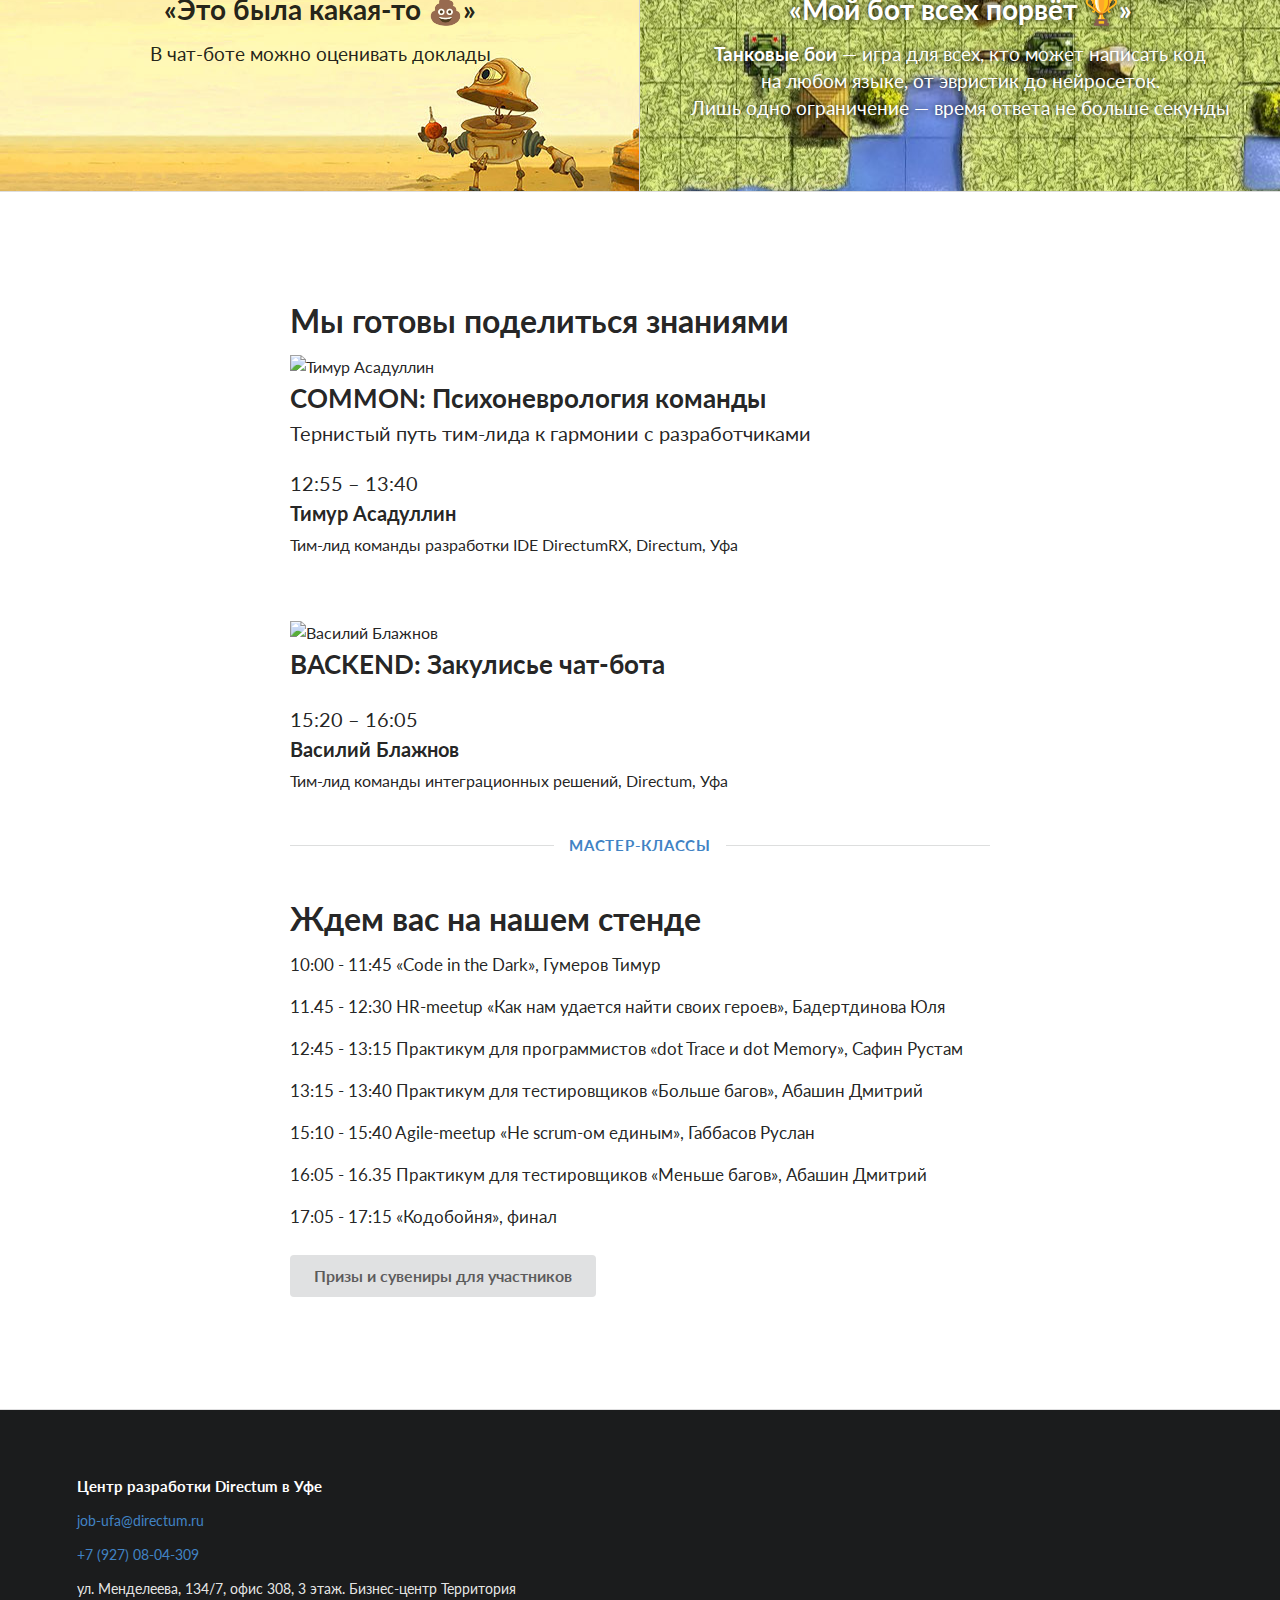
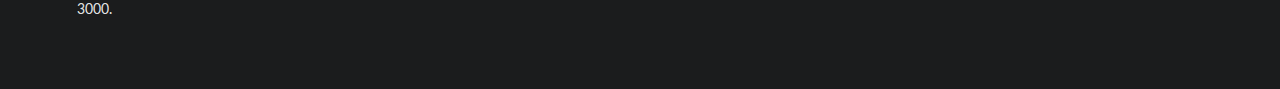
==== commit 9dbfa6ff: "rules" ====
--- a/index.html
+++ b/index.html
@@ -1,5 +1,5 @@
 <!DOCTYPE html>
-<html>
+<html lang="ru">
 <head>
     <!-- Standard Meta -->
     <meta charset="utf-8" />
@@ -48,7 +48,7 @@
 
     <link type="text/css" rel="stylesheet" href="https://fonts.googleapis.com/css?family=Roboto:300,400,500,700">
 
-    <style type="text/css">
+    <style>
 
         .hidden.menu {
             display: none;
@@ -153,7 +153,7 @@
 <div class="ui vertical inverted sidebar menu">
     <a class="active item" href="#begin">Начало</a>
     <a class="item" href="#bots">Чат-бот</a>
-    <a class="item" href="#fights">Кодобойня</a>
+    <a class="item" href="tanks.html">Кодобойня</a>
     <a class="item" href="#master-classes">Мастер-классы</a>
     <a class="item" href="https://career.directum.ru">Карьера</a>
     <a class="item">Directum</a>
@@ -173,7 +173,7 @@
                     <a class="active item" href="#begin">Начало</a>
                     <a class="item" href="#bots">Чат-бот</a>
                     &emsp;<img src="images/directum.png" width="40" height="47" alt="Directum" />&emsp;
-                    <a class="item" href="#fights">Кодобойня</a>
+                    <a class="item" href="tanks.html">Кодобойня</a>
                     <a class="item" href="#master-classes">Мастер-классы</a>
                 </div>
             </div>
@@ -214,7 +214,7 @@
                     <p>В ней вы можете написать программу для танка-бота, который выйдет на поле боя и докажет остальным &#151; кто самый сильный программист.</p>
                 </div>
                 <div class="six wide right floated column">
-                    <img src="images/csar_logo.png" class="ui large rounded image">
+                    <img src="images/csar_logo.png" class="ui large rounded image" aria-hidden="true">
                 </div>
             </div>
             <div class="row">
@@ -275,40 +275,42 @@
             </h4>
             <h3 class="ui header">Ждем вас на нашем стенде</h3>
             <div style="font-size: small; margin-bottom: 2em">
-                <p>1. Практикум по dotTrace и dotMemory</p>
-                <p>2. Практикум &laquo;Найди 3 протечки абстракций&raquo;</p>
-                <p>3. Практикум для тестировщиков &laquo;Больше багов&raquo;</p>
-                <p>4. Игра для веб-разработчиков &laquo;<a href="http://codeinthedark.com/">Code in the Dark</a>&raquo;</p>
-                <p>5. Консультация менеджера по талантам &laquo;Как успешно пройти интервью&raquo;</p>
+                <p>10:00 - 11:45 «Code in the Dark», Гумеров Тимур</p>
+                <p>11.45 - 12:30 HR-meetup «Как нам удается найти своих героев», Бадертдинова Юля</p>
+                <p>12:45 - 13:15 Практикум для программистов «dot Trace и dot Memory», Сафин Рустам</p>
+                <p>13:15 - 13:40 Практикум для тестировщиков «Больше багов», Абашин Дмитрий</p>
+                <p>15:10 - 15:40 Agile-meetup «Не scrum-ом единым», Габбасов Руслан</p>
+                <p>16:05 - 16.35 Практикум для тестировщиков «Меньше багов», Абашин Дмитрий</p>
+                <p>17:05 - 17:15 «Кодобойня», финал</p>
             </div>
             <a id="prisestitle"></a>
-            <button class="ui large button" type="button" onclick="$('#prisesblock').transition('scale'); $('.prises').transition({animation: 'tada', interval: 1000}); window.setTimeout(() => goToAnchor('#prisestitle'), 100)">Призы и сувениры для участников</button>
+            <button class="ui large button" type="button" onclick="$('#prisesblock').transition('scale'); $('.prises').transition({animation: 'tada', interval: 1000}); window.setTimeout(function(){ goToAnchor('#prisestitle') }, 100)">Призы и сувениры для участников</button>
             <div class="ui grid" id="prisesblock" style="margin-top: 20px; font-size: small">
                 <h3 style="font-size: x-large">Призы участникам танковых боев</h3>
                 <div class="ui grid center aligned" style="flex-grow: 1;">
                     <div class="four wide column">
-                        <img class="prises" src="images/steampad.jpg" width="150" />
+                        <img class="prises" src="images/steampad.jpg" width="150" alt="Контроллер для Microsoft Xbox One"/>
                         Победителю<br /><b>Microsoft Xbox One Controller</b>
                     </div>
                     <div class="seven wide column">
-                        <img class="prises" src="images/kb.jpg" width="300" style="margin: 15px 0 38px" />
+                        <img class="prises" src="images/kb.jpg" width="300" style="margin: 15px 0 38px" alt="Клавиатура Pavilion 600"/>
                         За второе место <br /><b>Pavilion 600</b>
                     </div>
                     <div class="three wide column">
-                        <img class="prises" src="images/vmouse.jpg" width="65" style="margin: 10px 0px 21px 5px" />
+                        <img class="prises" src="images/vmouse.jpg" width="65" style="margin: 10px 0px 21px 5px" alt="Мышка Vertical Mouse"/>
                         <br /> За третье место <br /><b>Vertical Mouse</b>
                     </div>
                 </div>
                 <h3 style="font-size: x-large">Сувениры участникам мастер-классов</h3>
                 <div class="ui grid center aligned" style="flex-grow: 1;">
                     <div class="four wide column">
-                        <img class="prises" src="images/book1.jpg" width="150" />
+                        <img class="prises" src="images/book1.jpg" width="150" alt="Книга 'Эволюционная архитектура'"/>
                     </div>
                     <div class="six wide column">
-                        <img class="prises" src="images/infinitycube.jpg" width="200" />
+                        <img class="prises" src="images/infinitycube.jpg" width="200" alt="Головоломка 'Бесконечный куб'"/>
                     </div>
                     <div class="four wide column">
-                        <img class="prises" src="images/book2.jpg" width="150"  />
+                        <img class="prises" src="images/book2.jpg" width="150" alt="Книга 'Масштабирование приложений'"/>
                     </div>
                 </div>
             </div>
@@ -348,7 +350,9 @@
 
       $('#getstarted').transition('pulse', '2000ms');
 
-      document.querySelectorAll('a[href^="#"]').forEach(anchor => {
+      var anchors = document.querySelectorAll('a[href^="#"]');
+
+      Array.prototype.forEach.call(anchors, function(anchor) {
         anchor.addEventListener('click', function (e) {
           e.preventDefault();
 
--- a/components/style.css
+++ b/components/style.css
@@ -4,6 +4,27 @@
   background-image: url('../images/bg_main.jpg');
   background-size: cover;
   background-attachment: fixed;
+}
+
+.data-slide {
+  display: flex;
+  flex-wrap: wrap;
+  justify-content: space-between;
+  max-width: 900px;
+  margin: 0 auto;
+  margin-top: 30px;
+  padding: 0;
+  list-style: none;
+}
+
+.slide img {
+  max-width: 100%;
+  height: auto;
+}
+
+.tanks-content {
+  margin-top: 40px;
+  padding-top: 40px;
 }
 
 @media (max-width: 700px) {
@@ -19,4 +40,25 @@
     align-items: center;
     width: 100% !important;
   }
+
+  .tanks-content {
+    margin-top: 40px;
+    padding-top: 0;
+  }
+
+
+  .rcbox {
+    width: 100%;
+    margin: 0;
+
+    border-radius: 0;
+  }
+
+  .data-slide {
+    justify-content: center;
+  }
+
+  .data-slide li {
+    width: 100%;
+  }
 }